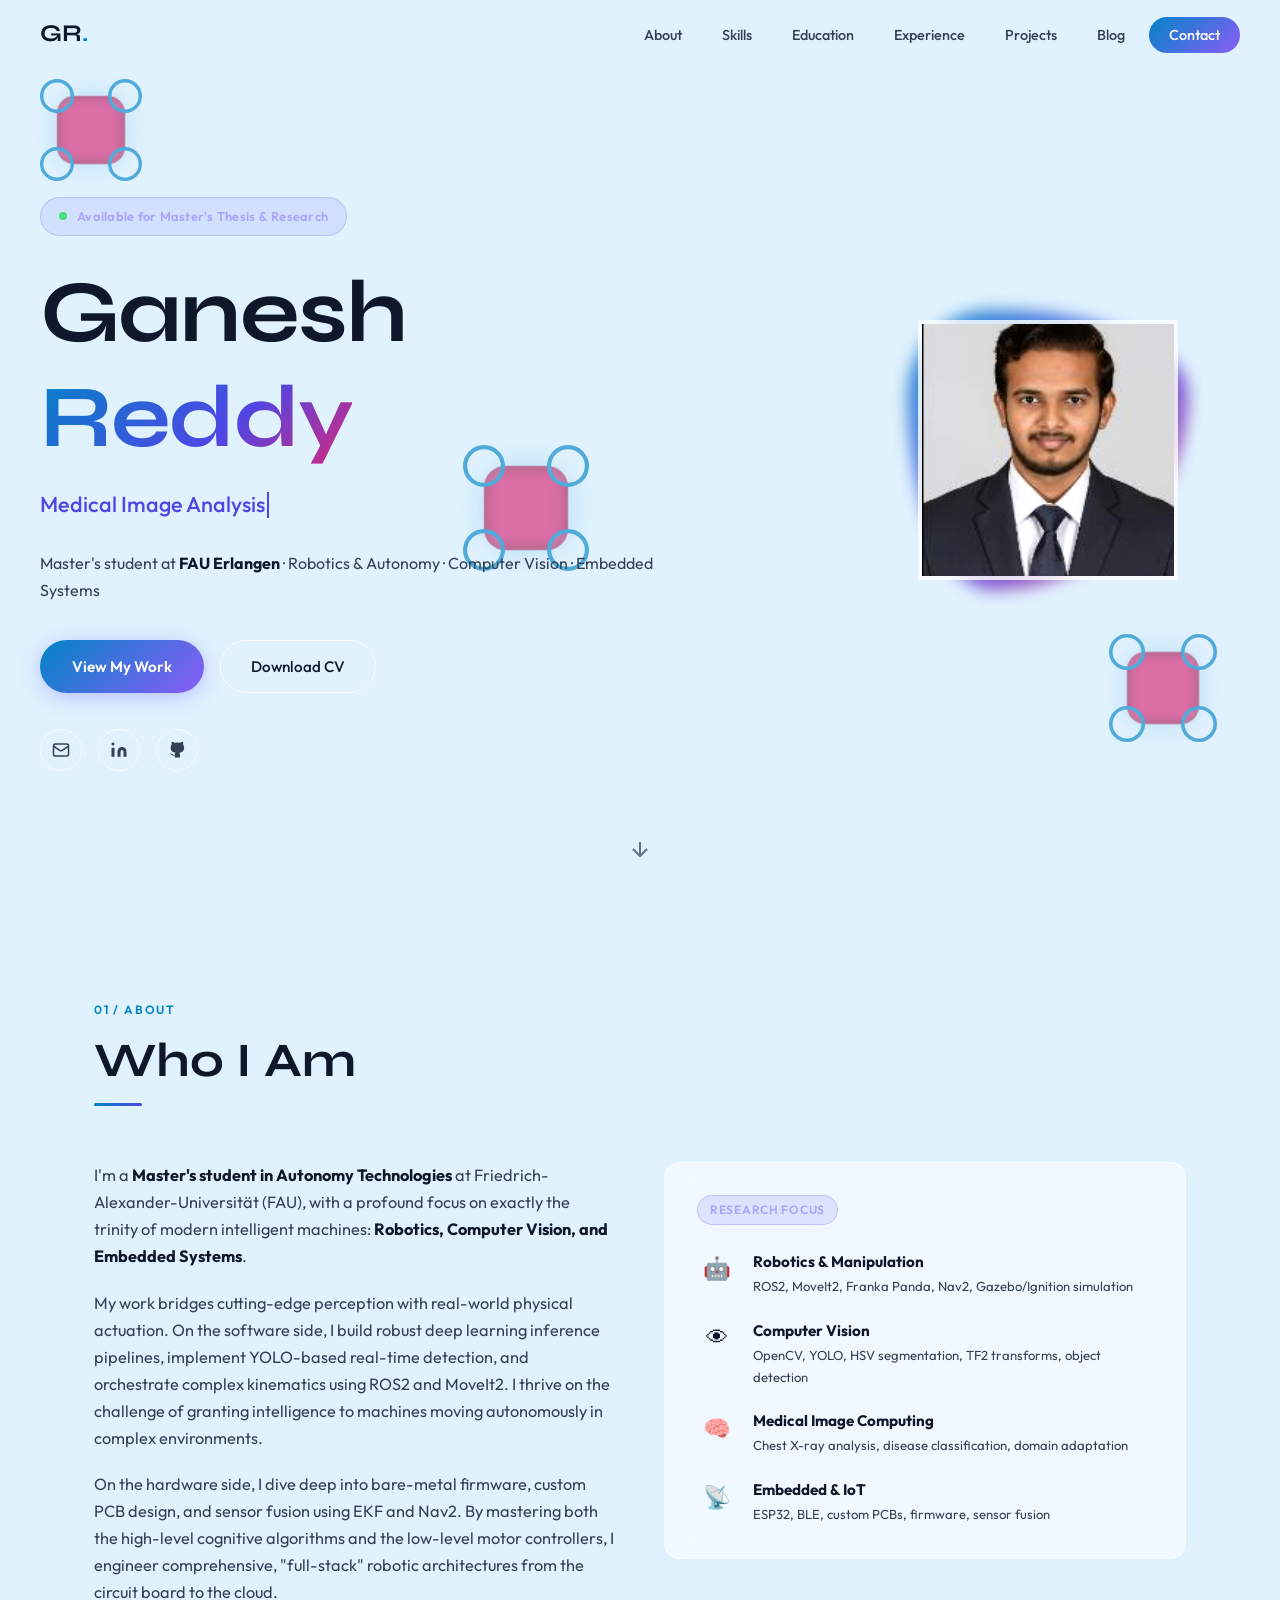
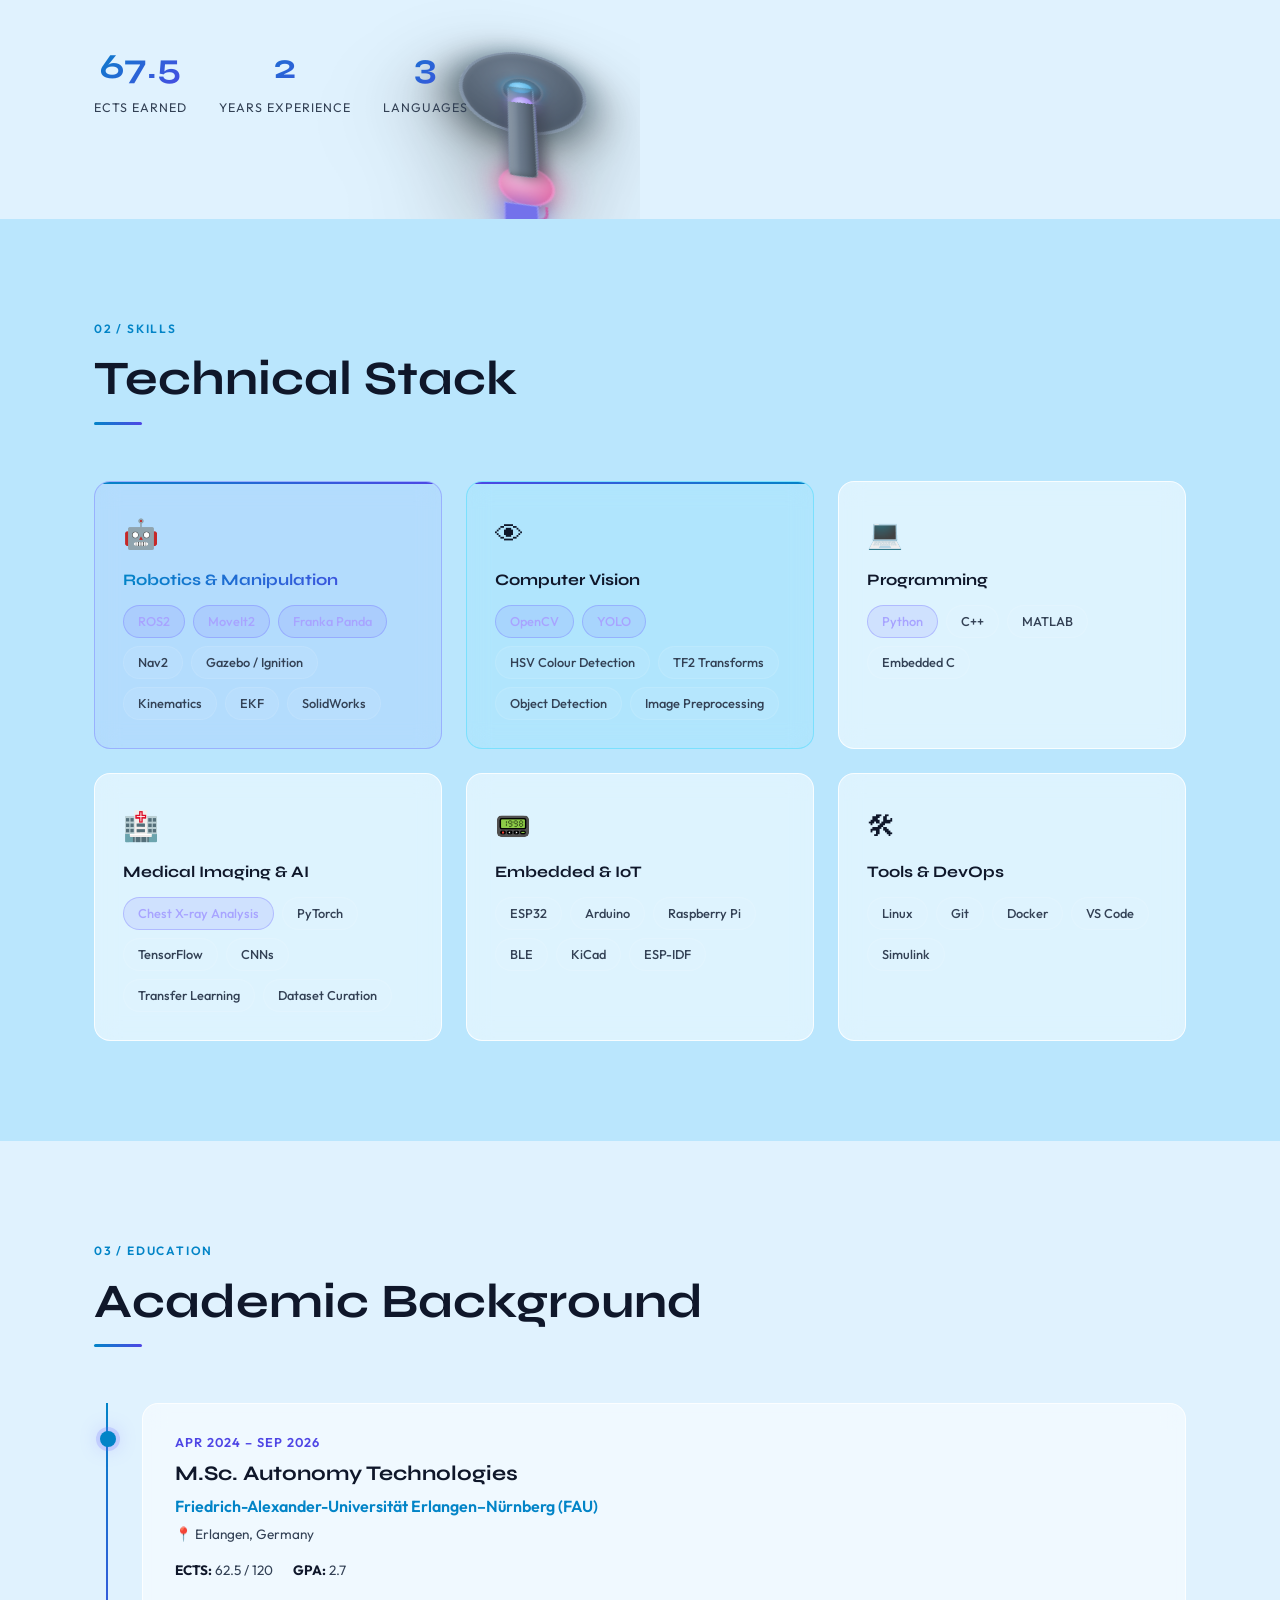
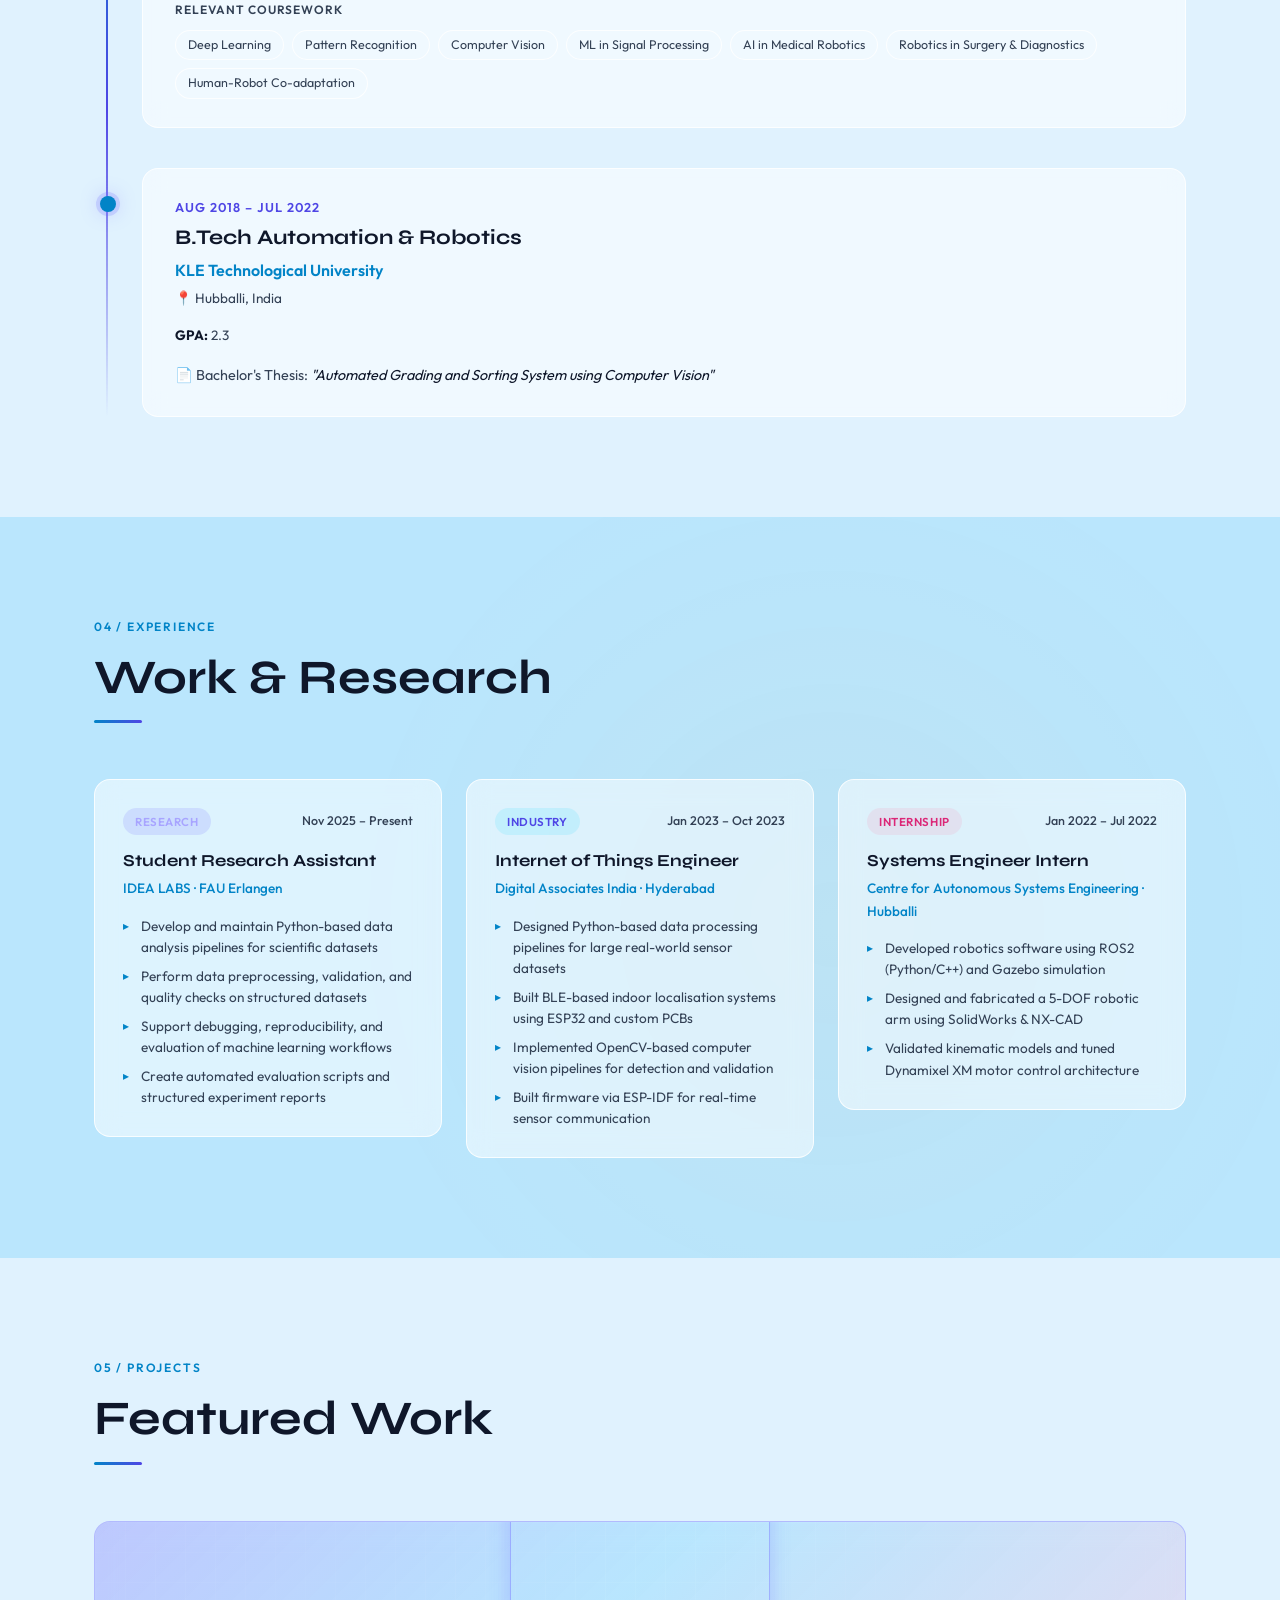
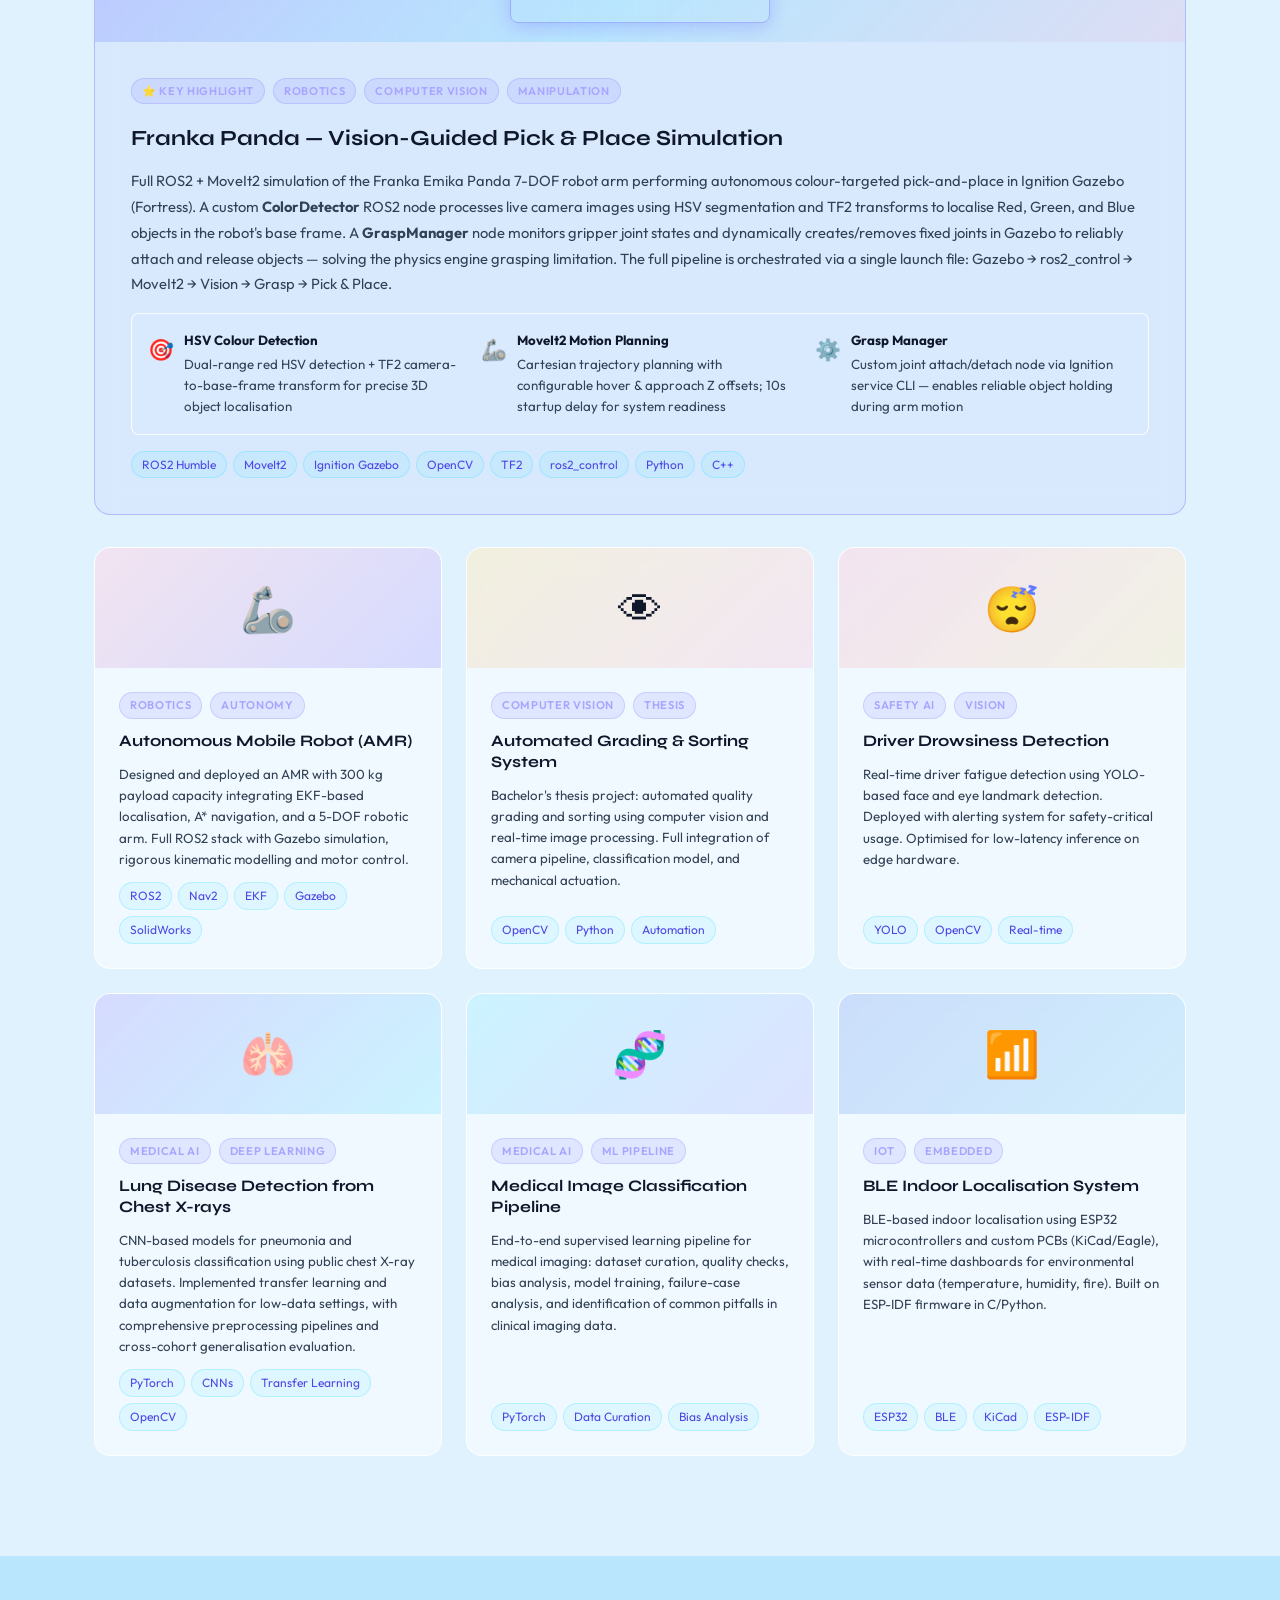
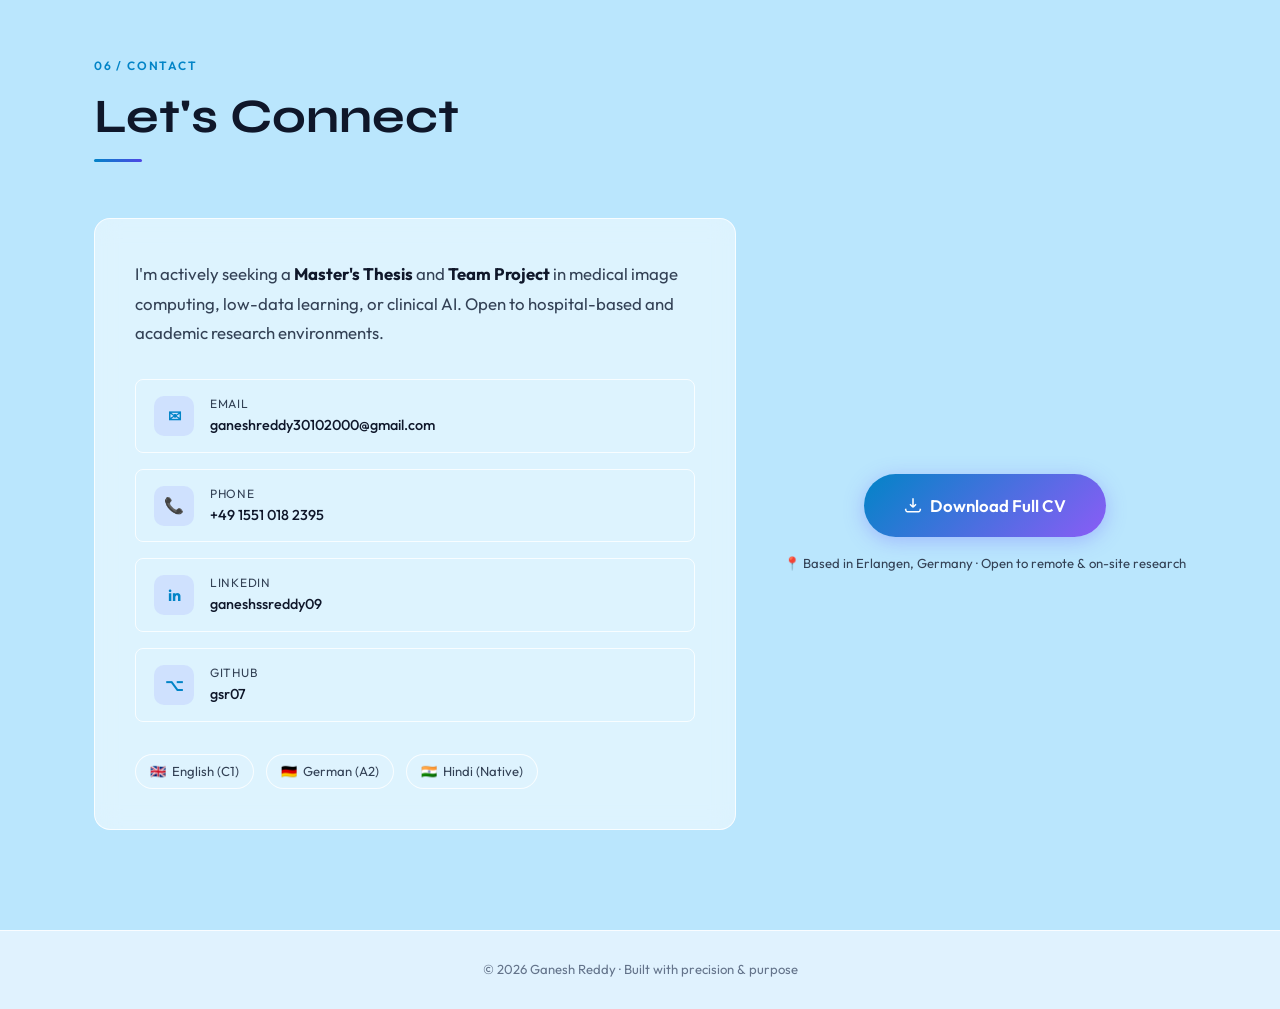
==== index.html @ 0b963725 "Initial portfolio commit Robotics & AI portfolio with animated hero, soldering PCB scene, TurtleBot " ====
<!DOCTYPE html>
<html lang="en">

<head>
  <meta charset="UTF-8" />
  <meta name="viewport" content="width=device-width, initial-scale=1.0" />
  <title>Ganesh Reddy — Autonomy & AI Engineer</title>
  <meta name="description"
    content="Portfolio of Ganesh Reddy — Master's student in Autonomy Technologies at FAU Erlangen. Specialising in medical imaging, computer vision, deep learning and robotics." />
  <link rel="preconnect" href="https://fonts.googleapis.com" />
  <link rel="preconnect" href="https://fonts.gstatic.com" crossorigin />
  <link
    href="https://fonts.googleapis.com/css2?family=Outfit:wght@300;400;500;600;700&family=Syne:wght@400;500;600;700;800&display=swap"
    rel="stylesheet" />
  <link rel="stylesheet" href="style.css?v=16" />
</head>

<body>
  <!-- ─── NAV ──────────────────────────────────────────────── -->
  <nav id="navbar">
    <a href="#hero" class="nav-logo">GR<span class="accent">.</span></a>
    <ul class="nav-links">
      <li><a href="#about">About</a></li>
      <li><a href="#skills">Skills</a></li>
      <li><a href="#education">Education</a></li>
      <li><a href="#experience">Experience</a></li>
      <li><a href="#projects">Projects</a></li>
      <li><a href="blog.html">Blog</a></li>
      <li><a href="#contact" class="btn-nav">Contact</a></li>
    </ul>
    <button id="hamburger" aria-label="Toggle menu">
      <span></span><span></span><span></span>
    </button>
  </nav>

  <section id="hero">
    <div class="hero-bg" style="background-color: var(--bg);">
      <div class="grid-overlay"></div>
      <div class="section-robot drone-swarm" aria-hidden="true">
        <div class="swarm-drone d1">
          <div class="dr-body"></div>
          <div class="dr-prop p1"></div>
          <div class="dr-prop p2"></div>
          <div class="dr-prop p3"></div>
          <div class="dr-prop p4"></div>
        </div>
        <div class="swarm-drone d2">
          <div class="dr-body"></div>
          <div class="dr-prop p1"></div>
          <div class="dr-prop p2"></div>
          <div class="dr-prop p3"></div>
          <div class="dr-prop p4"></div>
        </div>
        <div class="swarm-drone d3">
          <div class="dr-body"></div>
          <div class="dr-prop p1"></div>
          <div class="dr-prop p2"></div>
          <div class="dr-prop p3"></div>
          <div class="dr-prop p4"></div>
        </div>
      </div>
    </div>
    <div class="hero-content">
      <div class="hero-badge">
        <span class="badge-dot"></span>
        Available for Master's Thesis &amp; Research
      </div>
      <h1>Ganesh <span class="gradient-text">Reddy</span></h1>
      <p class="hero-tagline" id="typed-target"></p>
      <p class="hero-sub">
        Master's student at <strong>FAU Erlangen</strong> · Robotics &amp; Autonomy · Computer Vision · Embedded Systems
      </p>
      <div class="hero-actions">
        <a href="#projects" class="btn-primary" id="view-work-btn">View My Work</a>
        <a href="cv/cv/Ganesh_Reddy_CV_Autonomy_technologies.pdf" target="_blank" class="btn-ghost"
          id="download-cv-btn">Download CV</a>
      </div>
      <div class="hero-socials">
        <a href="mailto:ganeshreddy30102000@gmail.com" aria-label="Email" id="email-link">
          <svg viewBox="0 0 24 24" fill="none" stroke="currentColor" stroke-width="2">
            <rect x="2" y="4" width="20" height="16" rx="2" />
            <path d="m22 7-8.97 5.7a1.94 1.94 0 0 1-2.06 0L2 7" />
          </svg>
        </a>
        <a href="https://www.linkedin.com/in/ganeshssreddy09" target="_blank" aria-label="LinkedIn" id="linkedin-link">
          <svg viewBox="0 0 24 24" fill="currentColor">
            <path d="M16 8a6 6 0 0 1 6 6v7h-4v-7a2 2 0 0 0-2-2 2 2 0 0 0-2 2v7h-4v-7a6 6 0 0 1 6-6zM2 9h4v12H2z" />
            <circle cx="4" cy="4" r="2" />
          </svg>
        </a>
        <a href="https://github.com/gsr07" target="_blank" aria-label="GitHub" id="github-link">
          <svg viewBox="0 0 24 24" fill="currentColor">
            <path
              d="M9 19c-5 1.5-5-2.5-7-3m14 6v-3.87a3.37 3.37 0 0 0-.94-2.61c3.14-.35 6.44-1.54 6.44-7A5.44 5.44 0 0 0 20 4.77 5.07 5.07 0 0 0 19.91 1S18.73.65 16 2.48a13.38 13.38 0 0 0-7 0C6.27.65 5.09 1 5.09 1A5.07 5.07 0 0 0 5 4.77a5.44 5.44 0 0 0-1.5 3.78c0 5.42 3.3 6.61 6.44 7A3.37 3.37 0 0 0 9 18.13V22" />
          </svg>
        </a>
      </div>
    </div>
    <div class="hero-photo-wrap">
      <div class="photo-ring"></div>
      <img src="ganesh_photo.jpg" alt="Ganesh Reddy" class="hero-photo" id="profile-photo" />
    </div>
    <a href="#about" class="scroll-down" aria-label="Scroll down">
      <svg viewBox="0 0 24 24" fill="none" stroke="currentColor" stroke-width="2">
        <path d="M12 5v14M5 12l7 7 7-7" />
      </svg>
    </a>
  </section>

  <!-- ─── ABOUT ─────────────────────────────────────────────── -->
  <section id="about" class="section">
    <div class="container">
      <div class="section-robot about-arm-sim" aria-hidden="true">
        <div class="omni-arm pnp-mode">
          <div class="omni-base"></div>
          <div class="omni-shoulder">
            <div class="omni-link1">
              <div class="omni-elbow">
                <div class="omni-link2">
                  <div class="omni-wrist">
                    <div class="omni-gripper"></div>
                    <div class="pnp-cube"></div>
                  </div>
                </div>
              </div>
            </div>
          </div>
        </div>
      </div>
      <div class="section-label">01 / About</div>
      <h2 class="section-title">Who I Am</h2>
      <div class="about-grid">
        <div class="about-text">
          <p>I'm a <strong>Master's student in Autonomy Technologies</strong> at Friedrich-Alexander-Universität (FAU),
            with a profound focus on exactly the trinity of modern intelligent machines: <strong>Robotics, Computer
              Vision, and Embedded Systems</strong>.</p>
          <p>My work bridges cutting-edge perception with real-world physical actuation. On the software side, I build
            robust deep learning inference pipelines, implement YOLO-based real-time detection, and orchestrate complex
            kinematics using ROS2 and MoveIt2. I thrive on the challenge of granting intelligence to machines moving
            autonomously in complex environments.</p>
          <p>On the hardware side, I dive deep into bare-metal firmware, custom PCB design, and sensor fusion using EKF
            and Nav2. By mastering both the high-level cognitive algorithms and the low-level motor controllers, I
            engineer comprehensive, "full-stack" robotic architectures from the circuit board to the cloud.</p>
          <div class="about-highlights">
            <div class="highlight-item">
              <span class="highlight-num">67.5</span>
              <span class="highlight-label">ECTS Earned</span>
            </div>
            <div class="highlight-item">
              <span class="highlight-num">2+</span>
              <span class="highlight-label">Years Experience</span>
            </div>
            <div class="highlight-item">
              <span class="highlight-num">3</span>
              <span class="highlight-label">Languages</span>
            </div>
          </div>
        </div>
        <div class="about-card glass-card">
          <div class="card-chip">Research Focus</div>
          <ul class="focus-list">
            <li>
              <span class="focus-icon">🤖</span>
              <div>
                <strong>Robotics &amp; Manipulation</strong>
                <p>ROS2, MoveIt2, Franka Panda, Nav2, Gazebo/Ignition simulation</p>
              </div>
            </li>
            <li>
              <span class="focus-icon">👁</span>
              <div>
                <strong>Computer Vision</strong>
                <p>OpenCV, YOLO, HSV segmentation, TF2 transforms, object detection</p>
              </div>
            </li>
            <li>
              <span class="focus-icon">🧠</span>
              <div>
                <strong>Medical Image Computing</strong>
                <p>Chest X-ray analysis, disease classification, domain adaptation</p>
              </div>
            </li>
            <li>
              <span class="focus-icon">📡</span>
              <div>
                <strong>Embedded &amp; IoT</strong>
                <p>ESP32, BLE, custom PCBs, firmware, sensor fusion</p>
              </div>
            </li>
          </ul>
        </div>
      </div>
    </div>
  </section>

  <!-- ─── SKILLS ────────────────────────────────────────────── -->
  <section id="skills" class="section section-alt">
    <div class="container">
      <div class="section-robot skills-scanner" aria-hidden="true">
        <div class="s-turtlebot scan-mode">
          <div class="tb-layer tb-base"></div>
          <div class="tb-layer tb-mid"></div>
          <div class="tb-layer tb-top"></div>
          <div class="tb-lidar">
            <div class="lidar-ray"></div>
          </div>
          <!-- V-shape scan cone — always points robot-forward -->
          <div class="v-scan-cone"></div>
          <div class="v-scan-cone v-scan-inner"></div>
        </div>
      </div>
      <div class="section-label">02 / Skills</div>
      <h2 class="section-title">Technical Stack</h2>
      <div class="skills-grid">

        <!-- 1. Robotics — PRIMARY -->
        <div class="skill-group glass-card skill-primary">
          <div class="skill-group-icon">🤖</div>
          <h3>Robotics &amp; Manipulation</h3>
          <div class="skill-tags">
            <span class="tag tag-hot">ROS2</span>
            <span class="tag tag-hot">MoveIt2</span>
            <span class="tag tag-hot">Franka Panda</span>
            <span class="tag">Nav2</span>
            <span class="tag">Gazebo / Ignition</span>
            <span class="tag">Kinematics</span>
            <span class="tag">EKF</span>
            <span class="tag">SolidWorks</span>
          </div>
        </div>

        <!-- 2. Computer Vision — SECONDARY -->
        <div class="skill-group glass-card skill-secondary">
          <div class="skill-group-icon">👁</div>
          <h3>Computer Vision</h3>
          <div class="skill-tags">
            <span class="tag tag-hot">OpenCV</span>
            <span class="tag tag-hot">YOLO</span>
            <span class="tag">HSV Colour Detection</span>
            <span class="tag">TF2 Transforms</span>
            <span class="tag">Object Detection</span>
            <span class="tag">Image Preprocessing</span>
          </div>
        </div>

        <!-- 3. Programming -->
        <div class="skill-group glass-card">
          <div class="skill-group-icon">💻</div>
          <h3>Programming</h3>
          <div class="skill-tags">
            <span class="tag tag-hot">Python</span>
            <span class="tag">C++</span>
            <span class="tag">MATLAB</span>
            <span class="tag">Embedded C</span>
          </div>
        </div>

        <!-- 4. Medical Imaging -->
        <div class="skill-group glass-card">
          <div class="skill-group-icon">🏥</div>
          <h3>Medical Imaging &amp; AI</h3>
          <div class="skill-tags">
            <span class="tag tag-hot">Chest X-ray Analysis</span>
            <span class="tag">PyTorch</span>
            <span class="tag">TensorFlow</span>
            <span class="tag">CNNs</span>
            <span class="tag">Transfer Learning</span>
            <span class="tag">Dataset Curation</span>
          </div>
        </div>

        <!-- 5. Embedded & IoT -->
        <div class="skill-group glass-card">
          <div class="skill-group-icon">📟</div>
          <h3>Embedded &amp; IoT</h3>
          <div class="skill-tags">
            <span class="tag">ESP32</span>
            <span class="tag">Arduino</span>
            <span class="tag">Raspberry Pi</span>
            <span class="tag">BLE</span>
            <span class="tag">KiCad</span>
            <span class="tag">ESP-IDF</span>
          </div>
        </div>

        <!-- 6. Tools -->
        <div class="skill-group glass-card">
          <div class="skill-group-icon">🛠</div>
          <h3>Tools &amp; DevOps</h3>
          <div class="skill-tags">
            <span class="tag">Linux</span>
            <span class="tag">Git</span>
            <span class="tag">Docker</span>
            <span class="tag">VS Code</span>
            <span class="tag">Simulink</span>
          </div>
        </div>

      </div>
    </div>
  </section>

  <!-- ─── EDUCATION ─────────────────────────────────────────── -->
  <section id="education" class="section">
    <div class="container">
      <div class="section-label">03 / Education</div>
      <h2 class="section-title">Academic Background</h2>
      <div class="timeline">
        <div class="timeline-item">
          <div class="timeline-dot"></div>
          <div class="timeline-content glass-card">
            <div class="timeline-period">Apr 2024 – Sep 2026</div>
            <h3>M.Sc. Autonomy Technologies</h3>
            <div class="timeline-org">Friedrich-Alexander-Universität Erlangen–Nürnberg (FAU)</div>
            <div class="timeline-loc">📍 Erlangen, Germany</div>
            <div class="timeline-stats">
              <span><strong>ECTS:</strong> 62.5 / 120</span>
              <span><strong>GPA:</strong> 2.7</span>
            </div>
            <div class="coursework">
              <div class="coursework-label">Relevant Coursework</div>
              <div class="course-pills">
                <span class="pill">Deep Learning</span>
                <span class="pill">Pattern Recognition</span>
                <span class="pill">Computer Vision</span>
                <span class="pill">ML in Signal Processing</span>
                <span class="pill">AI in Medical Robotics</span>
                <span class="pill">Robotics in Surgery &amp; Diagnostics</span>
                <span class="pill">Human-Robot Co-adaptation</span>
              </div>
            </div>
          </div>
        </div>

        <div class="timeline-item">
          <div class="timeline-dot"></div>
          <div class="timeline-content glass-card">
            <div class="timeline-period">Aug 2018 – Jul 2022</div>
            <h3>B.Tech Automation &amp; Robotics</h3>
            <div class="timeline-org">KLE Technological University</div>
            <div class="timeline-loc">📍 Hubballi, India</div>
            <div class="timeline-stats">
              <span><strong>GPA:</strong> 2.3</span>
            </div>
            <p class="thesis-note">📄 Bachelor's Thesis: <em>"Automated Grading and Sorting System using Computer
                Vision"</em></p>
          </div>
        </div>
      </div>
    </div>
  </section>

  <!-- ─── EXPERIENCE ────────────────────────────────────────── -->
  <section id="experience" class="section section-alt">
    <div class="container">
      <div class="section-label">04 / Experience</div>
      <h2 class="section-title">Work &amp; Research</h2>

      <!-- High-Fidelity 3D Soldering Simulation Background -->
      <div class="section-robot experience-solder" aria-hidden="true">
        <div class="solder-arm experience-arm">
          <div class="omni-shoulder">
            <div class="omni-link1">
              <div class="omni-elbow">
                <div class="omni-link2">
                  <div class="omni-wrist jitter">
                    <div class="solder-tip"></div>
                    <div class="smoke-puff sp1"></div>
                    <div class="smoke-puff sp2"></div>
                    <div class="smoke-puff sp3"></div>
                  </div>
                </div>
              </div>
            </div>
          </div>
        </div>
        <div class="pcb-board exp-pcb">
          <!-- IC chips -->
          <div class="pcb-ic ic1"><span>ESP32</span></div>
          <div class="pcb-ic ic2"><span>MCU</span></div>
          <!-- Capacitors -->
          <div class="pcb-cap cap1"></div>
          <div class="pcb-cap cap2"></div>
          <div class="pcb-cap cap3"></div>
          <!-- Resistors -->
          <div class="pcb-res res1"></div>
          <div class="pcb-res res2"></div>
          <div class="pcb-res res3"></div>
          <div class="pcb-res res4"></div>
          <!-- LED indicator -->
          <div class="pcb-led led-active"></div>
          <!-- Copper traces -->
          <div class="pcb-trace tr1"></div>
          <div class="pcb-trace tr2"></div>
          <div class="pcb-trace tr3"></div>
          <!-- Solder point (active joint) -->
          <div class="pcb-solder-pt"></div>
        </div>
        <div class="spark-shower">
          <div class="spark p1"></div>
          <div class="spark p2"></div>
          <div class="spark p3"></div>
          <div class="spark p4"></div>
          <div class="spark p5"></div>
          <div class="spark p6"></div>
          <div class="spark p7"></div>
          <div class="spark p8"></div>
          <div class="spark p9"></div>
          <div class="spark p10"></div>
        </div>
      </div>
      <div class="exp-grid">

        <div class="exp-card glass-card">
          <div class="exp-header">
            <div class="exp-badge exp-badge-research">Research</div>
            <div class="exp-period">Nov 2025 – Present</div>
          </div>
          <h3>Student Research Assistant</h3>
          <div class="exp-org">IDEA LABS · FAU Erlangen</div>
          <ul class="exp-bullets">
            <li>Develop and maintain Python-based data analysis pipelines for scientific datasets</li>
            <li>Perform data preprocessing, validation, and quality checks on structured datasets</li>
            <li>Support debugging, reproducibility, and evaluation of machine learning workflows</li>
            <li>Create automated evaluation scripts and structured experiment reports</li>
          </ul>
        </div>

        <div class="exp-card glass-card">
          <div class="exp-header">
            <div class="exp-badge exp-badge-industry">Industry</div>
            <div class="exp-period">Jan 2023 – Oct 2023</div>
          </div>
          <h3>Internet of Things Engineer</h3>
          <div class="exp-org">Digital Associates India · Hyderabad</div>
          <ul class="exp-bullets">
            <li>Designed Python-based data processing pipelines for large real-world sensor datasets</li>
            <li>Built BLE-based indoor localisation systems using ESP32 and custom PCBs</li>
            <li>Implemented OpenCV-based computer vision pipelines for detection and validation</li>
            <li>Built firmware via ESP-IDF for real-time sensor communication</li>
          </ul>
        </div>

        <div class="exp-card glass-card">
          <div class="exp-header">
            <div class="exp-badge exp-badge-intern">Internship</div>
            <div class="exp-period">Jan 2022 – Jul 2022</div>
          </div>
          <h3>Systems Engineer Intern</h3>
          <div class="exp-org">Centre for Autonomous Systems Engineering · Hubballi</div>
          <ul class="exp-bullets">
            <li>Developed robotics software using ROS2 (Python/C++) and Gazebo simulation</li>
            <li>Designed and fabricated a 5-DOF robotic arm using SolidWorks &amp; NX-CAD</li>
            <li>Validated kinematic models and tuned Dynamixel XM motor control architecture</li>
          </ul>
        </div>

      </div>
    </div>
  </section>

  <!-- ─── PROJECTS ──────────────────────────────────────────── -->
  <section id="projects" class="section">
    <div class="container">
      <div class="section-label">05 / Projects</div>
      <h2 class="section-title">Featured Work</h2>

      <!-- ★ FEATURED: Franka Panda (full-width hero card) -->
      <div class="project-card project-featured glass-card" id="proj-franka">
        <div class="project-visual pv-franka">
          <div class="pv-franka-content">
            <div class="pv-franka-arm">
              <video class="pv-franka-video" src="franka_video.mp4" autoplay loop muted playsinline
                aria-label="Franka Panda pick and place simulation video"></video>
            </div>
            <div class="pv-franka-labels">
              <span class="pv-label">ROS2</span>
              <span class="pv-label">MoveIt2</span>
              <span class="pv-label">OpenCV</span>
              <span class="pv-label">Ignition</span>
            </div>
          </div>
        </div>
        <div class="project-body">
          <div class="project-badges">
            <span class="pbadge pbadge-star">⭐ Key Highlight</span>
            <span class="pbadge">Robotics</span>
            <span class="pbadge">Computer Vision</span>
            <span class="pbadge">Manipulation</span>
          </div>
          <h3>Franka Panda — Vision-Guided Pick &amp; Place Simulation</h3>
          <p class="featured-desc">Full ROS2 + MoveIt2 simulation of the Franka Emika Panda 7-DOF robot arm performing
            autonomous colour-targeted pick-and-place in Ignition Gazebo (Fortress). A custom
            <strong>ColorDetector</strong> ROS2 node processes live camera images using HSV segmentation and TF2
            transforms to localise Red, Green, and Blue objects in the robot's base frame. A
            <strong>GraspManager</strong> node monitors gripper joint states and dynamically creates/removes fixed
            joints in Gazebo to reliably attach and release objects — solving the physics engine grasping limitation.
            The full pipeline is orchestrated via a single launch file: Gazebo → ros2_control → MoveIt2 → Vision → Grasp
            → Pick &amp; Place.
          </p>
          <div class="featured-highlights">
            <div class="fh-item">
              <span class="fh-icon">🎯</span>
              <div><strong>HSV Colour Detection</strong>
                <p>Dual-range red HSV detection + TF2 camera-to-base-frame transform for precise 3D object localisation
                </p>
              </div>
            </div>
            <div class="fh-item">
              <span class="fh-icon">🦾</span>
              <div><strong>MoveIt2 Motion Planning</strong>
                <p>Cartesian trajectory planning with configurable hover &amp; approach Z offsets; 10s startup delay for
                  system readiness</p>
              </div>
            </div>
            <div class="fh-item">
              <span class="fh-icon">⚙️</span>
              <div><strong>Grasp Manager</strong>
                <p>Custom joint attach/detach node via Ignition service CLI — enables reliable object holding during arm
                  motion</p>
              </div>
            </div>
          </div>
          <div class="project-tags">
            <span class="tag-sm">ROS2 Humble</span>
            <span class="tag-sm">MoveIt2</span>
            <span class="tag-sm">Ignition Gazebo</span>
            <span class="tag-sm">OpenCV</span>
            <span class="tag-sm">TF2</span>
            <span class="tag-sm">ros2_control</span>
            <span class="tag-sm">Python</span>
            <span class="tag-sm">C++</span>
          </div>
        </div>
      </div>

      <!-- Remaining projects grid (3-col) -->
      <div class="projects-grid">

        <!-- ROBOTICS -->
        <div class="project-card glass-card" id="proj-amr">
          <div class="project-visual pv-robotics">
            <div class="pv-icon">🦾</div>
          </div>
          <div class="project-body">
            <div class="project-badges">
              <span class="pbadge">Robotics</span>
              <span class="pbadge">Autonomy</span>
            </div>
            <h3>Autonomous Mobile Robot (AMR)</h3>
            <p>Designed and deployed an AMR with 300 kg payload capacity integrating EKF-based localisation, A*
              navigation, and a 5-DOF robotic arm. Full ROS2 stack with Gazebo simulation, rigorous kinematic modelling
              and motor control.</p>
            <div class="project-tags">
              <span class="tag-sm">ROS2</span>
              <span class="tag-sm">Nav2</span>
              <span class="tag-sm">EKF</span>
              <span class="tag-sm">Gazebo</span>
              <span class="tag-sm">SolidWorks</span>
            </div>
          </div>
        </div>

        <!-- COMPUTER VISION -->
        <div class="project-card glass-card" id="proj-sort">
          <div class="project-visual pv-cv">
            <div class="pv-icon">👁</div>
          </div>
          <div class="project-body">
            <div class="project-badges">
              <span class="pbadge">Computer Vision</span>
              <span class="pbadge">Thesis</span>
            </div>
            <h3>Automated Grading &amp; Sorting System</h3>
            <p>Bachelor's thesis project: automated quality grading and sorting using computer vision and real-time
              image processing. Full integration of camera pipeline, classification model, and mechanical actuation.</p>
            <div class="project-tags">
              <span class="tag-sm">OpenCV</span>
              <span class="tag-sm">Python</span>
              <span class="tag-sm">Automation</span>
            </div>
          </div>
        </div>

        <div class="project-card glass-card" id="proj-driver">
          <div class="project-visual pv-driver">
            <div class="pv-icon">😴</div>
          </div>
          <div class="project-body">
            <div class="project-badges">
              <span class="pbadge">Safety AI</span>
              <span class="pbadge">Vision</span>
            </div>
            <h3>Driver Drowsiness Detection</h3>
            <p>Real-time driver fatigue detection using YOLO-based face and eye landmark detection. Deployed with
              alerting system for safety-critical usage. Optimised for low-latency inference on edge hardware.</p>
            <div class="project-tags">
              <span class="tag-sm">YOLO</span>
              <span class="tag-sm">OpenCV</span>
              <span class="tag-sm">Real-time</span>
            </div>
          </div>
        </div>

        <!-- MEDICAL AI -->
        <div class="project-card glass-card" id="proj-xray">
          <div class="project-visual pv-medical">
            <div class="pv-icon">🫁</div>
          </div>
          <div class="project-body">
            <div class="project-badges">
              <span class="pbadge">Medical AI</span>
              <span class="pbadge">Deep Learning</span>
            </div>
            <h3>Lung Disease Detection from Chest X-rays</h3>
            <p>CNN-based models for pneumonia and tuberculosis classification using public chest X-ray datasets.
              Implemented transfer learning and data augmentation for low-data settings, with comprehensive
              preprocessing pipelines and cross-cohort generalisation evaluation.</p>
            <div class="project-tags">
              <span class="tag-sm">PyTorch</span>
              <span class="tag-sm">CNNs</span>
              <span class="tag-sm">Transfer Learning</span>
              <span class="tag-sm">OpenCV</span>
            </div>
          </div>
        </div>

        <div class="project-card glass-card" id="proj-dl-classify">
          <div class="project-visual pv-dl">
            <div class="pv-icon">🧬</div>
          </div>
          <div class="project-body">
            <div class="project-badges">
              <span class="pbadge">Medical AI</span>
              <span class="pbadge">ML Pipeline</span>
            </div>
            <h3>Medical Image Classification Pipeline</h3>
            <p>End-to-end supervised learning pipeline for medical imaging: dataset curation, quality checks, bias
              analysis, model training, failure-case analysis, and identification of common pitfalls in clinical imaging
              data.</p>
            <div class="project-tags">
              <span class="tag-sm">PyTorch</span>
              <span class="tag-sm">Data Curation</span>
              <span class="tag-sm">Bias Analysis</span>
            </div>
          </div>
        </div>

        <!-- IoT -->
        <div class="project-card glass-card" id="proj-iot">
          <div class="project-visual pv-iot">
            <div class="pv-icon">📶</div>
          </div>
          <div class="project-body">
            <div class="project-badges">
              <span class="pbadge">IoT</span>
              <span class="pbadge">Embedded</span>
            </div>
            <h3>BLE Indoor Localisation System</h3>
            <p>BLE-based indoor localisation using ESP32 microcontrollers and custom PCBs (KiCad/Eagle), with real-time
              dashboards for environmental sensor data (temperature, humidity, fire). Built on ESP-IDF firmware in
              C/Python.</p>
            <div class="project-tags">
              <span class="tag-sm">ESP32</span>
              <span class="tag-sm">BLE</span>
              <span class="tag-sm">KiCad</span>
              <span class="tag-sm">ESP-IDF</span>
            </div>
          </div>
        </div>

      </div>
    </div>
  </section>

  <!-- ─── CONTACT ───────────────────────────────────────────── -->
  <section id="contact" class="section section-alt">
    <div class="container">
      <div class="section-label">06 / Contact</div>
      <h2 class="section-title">Let's Connect</h2>
      <div class="contact-wrap">
        <div class="contact-info glass-card">
          <p class="contact-lead">I'm actively seeking a <strong>Master's Thesis</strong> and <strong>Team
              Project</strong> in medical image computing, low-data learning, or clinical AI. Open to hospital-based and
            academic research environments.</p>
          <div class="contact-links">
            <a href="mailto:ganeshreddy30102000@gmail.com" class="contact-link" id="contact-email">
              <div class="clink-icon">✉</div>
              <div>
                <div class="clink-label">Email</div>
                <div class="clink-val">ganeshreddy30102000@gmail.com</div>
              </div>
            </a>
            <a href="tel:+4915510182395" class="contact-link" id="contact-phone">
              <div class="clink-icon">📞</div>
              <div>
                <div class="clink-label">Phone</div>
                <div class="clink-val">+49 1551 018 2395</div>
              </div>
            </a>
            <a href="https://www.linkedin.com/in/ganeshssreddy09" target="_blank" class="contact-link"
              id="contact-linkedin">
              <div class="clink-icon">in</div>
              <div>
                <div class="clink-label">LinkedIn</div>
                <div class="clink-val">ganeshssreddy09</div>
              </div>
            </a>
            <a href="https://github.com/gsr07" target="_blank" class="contact-link" id="contact-github">
              <div class="clink-icon">⌥</div>
              <div>
                <div class="clink-label">GitHub</div>
                <div class="clink-val">gsr07</div>
              </div>
            </a>
          </div>
          <div class="languages">
            <span class="lang-pill"><span class="lang-flag">🇬🇧</span> English (C1)</span>
            <span class="lang-pill"><span class="lang-flag">🇩🇪</span> German (A2)</span>
            <span class="lang-pill"><span class="lang-flag">🇮🇳</span> Hindi (Native)</span>
          </div>
        </div>
        <div class="contact-cta">
          <a href="cv/cv/Ganesh_Reddy_CV_Autonomy_technologies.pdf" target="_blank" class="btn-primary btn-large"
            id="cta-cv-btn">
            <svg viewBox="0 0 24 24" fill="none" stroke="currentColor" stroke-width="2">
              <path d="M12 15V3m0 12-4-4m4 4 4-4" />
              <path d="M2 17l.621 2.485A2 2 0 0 0 4.561 21h14.878a2 2 0 0 0 1.94-1.515L22 17" />
            </svg>
            Download Full CV
          </a>
          <p class="cta-note">📍 Based in Erlangen, Germany · Open to remote &amp; on-site research</p>
        </div>
      </div>
    </div>
  </section>

  <!-- ─── FOOTER ────────────────────────────────────────────── -->
  <footer>
    <p>© 2026 Ganesh Reddy · Built with precision &amp; purpose</p>
  </footer>

  <script src="script.js?v=3"></script>
</body>

</html>
---- style.css ----
/* ─────────────────────────────────────────────────────
   GANESH REDDY — PORTFOLIO  |  style.css
   ───────────────────────────────────────────────────── */

/* ── Reset & Base ─────────────────────────────────── */
*,
*::before,
*::after {
  box-sizing: border-box;
  margin: 0;
  padding: 0;
}

:root {
  --bg: #e0f2fe;
  --bg-alt: #bae6fd;
  --surface: rgba(255, 255, 255, 0.5);
  --surface-border: rgba(255, 255, 255, 0.8);
  --accent: #0284c7;
  --accent-2: #4f46e5;
  --accent-3: #db2777;
  --text: #0f172a;
  --text-muted: #334155;
  --text-dim: #64748b;
  --radius: 16px;
  --radius-sm: 8px;
  --font-main: 'Outfit', sans-serif;
  --font-head: 'Syne', sans-serif;
  --shadow: 0 8px 30px rgba(0, 0, 0, 0.1);
  --glow: 0 0 30px rgba(2, 132, 199, 0.3);
  --nav-h: 68px;
  --transition: 0.3s cubic-bezier(0.4, 0, 0.2, 1);
}

html {
  scroll-behavior: smooth;
  font-size: 16px;
}

body {
  font-family: var(--font-main);
  background: var(--bg);
  color: var(--text);
  line-height: 1.65;
  overflow-x: hidden;
  -webkit-font-smoothing: antialiased;
}

::selection {
  background: rgba(108, 99, 255, 0.3);
  color: #fff;
}

/* ── Scrollbar ────────────────────────────────────── */
::-webkit-scrollbar {
  width: 6px;
}

::-webkit-scrollbar-track {
  background: var(--bg);
}

::-webkit-scrollbar-thumb {
  background: var(--accent);
  border-radius: 3px;
}

/* ── Typography ───────────────────────────────────── */
h1,
h2,
h3,
h4 {
  font-family: var(--font-head);
  font-weight: 700;
  line-height: 1.2;
}

a {
  color: inherit;
  text-decoration: none;
}

img {
  display: block;
  max-width: 100%;
}

ul {
  list-style: none;
}

.gradient-text {
  background: linear-gradient(135deg, var(--accent) 0%, var(--accent-2) 60%, var(--accent-3) 100%);
  -webkit-background-clip: text;
  -webkit-text-fill-color: transparent;
  background-clip: text;
}

/* ── Layout Helpers ───────────────────────────────── */
.container {
  max-width: 1140px;
  margin: 0 auto;
  padding: 0 24px;
}

.section {
  padding: 100px 0;
}

.section-alt {
  background: var(--bg-alt);
}

.section-label {
  font-size: 0.75rem;
  font-weight: 600;
  letter-spacing: 0.15em;
  text-transform: uppercase;
  color: var(--accent);
  margin-bottom: 12px;
}

.section-title {
  font-size: clamp(2rem, 4vw, 3rem);
  margin-bottom: 56px;
  position: relative;
}

.section-title::after {
  content: '';
  display: block;
  width: 48px;
  height: 3px;
  background: linear-gradient(90deg, var(--accent), var(--accent-2));
  border-radius: 2px;
  margin-top: 14px;
}

/* ── Glass Card ───────────────────────────────────── */
.glass-card {
  background: var(--surface);
  border: 1px solid var(--surface-border);
  border-radius: var(--radius);
  backdrop-filter: blur(12px);
  -webkit-backdrop-filter: blur(12px);
  transition: transform var(--transition), box-shadow var(--transition), border-color var(--transition);
}

.glass-card:hover {
  transform: translateY(-4px);
  box-shadow: var(--shadow), var(--glow);
  border-color: rgba(108, 99, 255, 0.3);
}

/* ── Buttons ──────────────────────────────────────── */
.btn-primary {
  display: inline-flex;
  align-items: center;
  gap: 8px;
  padding: 14px 32px;
  background: linear-gradient(135deg, var(--accent) 0%, #8b5cf6 100%);
  color: #fff;
  border-radius: 50px;
  font-weight: 600;
  font-size: 0.95rem;
  transition: all var(--transition);
  box-shadow: 0 4px 20px rgba(108, 99, 255, 0.35);
}

.btn-primary:hover {
  transform: translateY(-2px);
  box-shadow: 0 8px 30px rgba(108, 99, 255, 0.5);
  background: linear-gradient(135deg, #7c73ff 0%, #9b6cf6 100%);
}

.btn-primary svg {
  width: 18px;
  height: 18px;
}

.btn-ghost {
  display: inline-flex;
  align-items: center;
  gap: 8px;
  padding: 13px 30px;
  border: 1.5px solid var(--surface-border);
  color: var(--text);
  border-radius: 50px;
  font-weight: 500;
  font-size: 0.95rem;
  transition: all var(--transition);
}

.btn-ghost:hover {
  border-color: var(--accent);
  color: var(--accent);
  background: rgba(108, 99, 255, 0.06);
  transform: translateY(-2px);
}

.btn-large {
  padding: 18px 40px;
  font-size: 1.05rem;
}

/* ── Tags ─────────────────────────────────────────── */
.tag {
  display: inline-block;
  padding: 5px 14px;
  background: rgba(255, 255, 255, 0.06);
  border: 1px solid rgba(255, 255, 255, 0.1);
  border-radius: 50px;
  font-size: 0.8rem;
  font-weight: 500;
  color: var(--text-muted);
  transition: all var(--transition);
}

.tag:hover {
  border-color: var(--accent);
  color: var(--accent);
}

.tag-hot {
  background: rgba(108, 99, 255, 0.12);
  border-color: rgba(108, 99, 255, 0.3);
  color: #a8a4ff;
}

.tag-sm {
  display: inline-block;
  padding: 3px 10px;
  background: rgba(0, 212, 255, 0.08);
  border: 1px solid rgba(0, 212, 255, 0.2);
  border-radius: 50px;
  font-size: 0.75rem;
  color: var(--accent-2);
}

/* ─────────────────────────────────────────────────────
   NAVBAR
   ───────────────────────────────────────────────────── */
#navbar {
  position: fixed;
  top: 0;
  left: 0;
  right: 0;
  height: var(--nav-h);
  z-index: 1000;
  display: flex;
  align-items: center;
  justify-content: space-between;
  padding: 0 40px;
  transition: background var(--transition), box-shadow var(--transition);
}

#navbar.scrolled {
  background: rgba(8, 12, 20, 0.85);
  backdrop-filter: blur(20px);
  -webkit-backdrop-filter: blur(20px);
  box-shadow: 0 1px 0 rgba(255, 255, 255, 0.06);
}

.nav-logo {
  font-family: var(--font-head);
  font-size: 1.5rem;
  font-weight: 700;
  color: var(--text);
}

.nav-logo .accent {
  color: var(--accent);
}

.nav-links {
  display: flex;
  align-items: center;
  gap: 8px;
}

.nav-links a {
  padding: 8px 16px;
  font-size: 0.9rem;
  font-weight: 500;
  color: var(--text-muted);
  border-radius: 8px;
  transition: all var(--transition);
}

.nav-links a:hover {
  color: var(--text);
  background: rgba(255, 255, 255, 0.05);
}

.btn-nav {
  background: linear-gradient(135deg, var(--accent), #8b5cf6) !important;
  color: #fff !important;
  padding: 9px 20px !important;
  border-radius: 50px !important;
}

.btn-nav:hover {
  opacity: 0.85;
  background: rgba(255, 255, 255, 0.05) !important;
}

#hamburger {
  display: none;
  flex-direction: column;
  gap: 5px;
  background: none;
  border: none;
  cursor: pointer;
  padding: 8px;
}

#hamburger span {
  width: 24px;
  height: 2px;
  background: var(--text);
  border-radius: 2px;
  transition: all var(--transition);
  display: block;
}

/* ─────────────────────────────────────────────────────
   HERO
   ───────────────────────────────────────────────────── */
#hero {
  position: relative;
  min-height: 100vh;
  display: flex;
  align-items: center;
  padding: calc(var(--nav-h) + 40px) 40px 40px;
  overflow: hidden;
}

.hero-bg {
  position: absolute;
  inset: 0;
  pointer-events: none;
}

/* ─── SECTION-BASED 3D ROBOTICS ─── */
.section {
  position: relative;
}

/* Ensure absolute robots stay within sections */

.section-robot {
  position: absolute;
  inset: 0;
  pointer-events: none;
  z-index: 0;
  perspective: 1200px;
  overflow: hidden;
  opacity: 0.8;
}

.s-bot {
  transform-style: preserve-3d;
}

/* 1. HERO: Drone Swarm — full-page fast flight */
.drone-swarm {
  opacity: 0.65;
}

.swarm-drone {
  position: absolute;
  transform-style: preserve-3d;
}

/* Drone 1 — starts top-left, sweeps diagonally to far right */
.swarm-drone.d1 {
  top: 10%;
  left: 4%;
  scale: 0.85;
  animation: drone-d1 7s ease-in-out infinite alternate;
}

/* Drone 2 — starts center, swoops up-left then down-right */
.swarm-drone.d2 {
  top: 52%;
  left: 38%;
  scale: 1.05;
  animation: drone-d2 8.5s ease-in-out infinite alternate;
  animation-delay: -3s;
}

/* Drone 3 — starts bottom-right, cuts across to left */
.swarm-drone.d3 {
  top: 72%;
  right: 6%;
  scale: 0.9;
  animation: drone-d3 6.5s ease-in-out infinite alternate;
  animation-delay: -5s;
}

@keyframes drone-d1 {
  0% {
    transform: translate3d(0, 0, 0px) rotateY(0deg) rotateX(8deg);
  }

  30% {
    transform: translate3d(28vw, -10vh, 60px) rotateY(22deg) rotateX(-6deg);
  }

  65% {
    transform: translate3d(62vw, 14vh, -40px) rotateY(-12deg) rotateX(14deg);
  }

  100% {
    transform: translate3d(82vw, -8vh, 70px) rotateY(28deg) rotateX(-10deg);
  }
}

@keyframes drone-d2 {
  0% {
    transform: translate3d(0, 0, 0px) rotateY(10deg) rotateX(-5deg);
  }

  25% {
    transform: translate3d(-30vw, -22vh, 80px) rotateY(-18deg) rotateX(10deg);
  }

  55% {
    transform: translate3d(25vw, -38vh, 50px) rotateY(16deg) rotateX(-8deg);
  }

  80% {
    transform: translate3d(-18vw, 10vh, -50px) rotateY(-22deg) rotateX(6deg);
  }

  100% {
    transform: translate3d(40vw, 18vh, 60px) rotateY(20deg) rotateX(-12deg);
  }
}

@keyframes drone-d3 {
  0% {
    transform: translate3d(0, 0, 0px) rotateY(-15deg) rotateX(6deg);
  }

  35% {
    transform: translate3d(-55vw, 20vh, 70px) rotateY(20deg) rotateX(-10deg);
  }

  70% {
    transform: translate3d(-78vw, -14vh, -30px) rotateY(-10deg) rotateX(9deg);
  }

  100% {
    transform: translate3d(-35vw, 28vh, 80px) rotateY(26deg) rotateX(-7deg);
  }
}

/* ── 2. ABOUT: 3D Pick-and-Place Arm ── */
.about-arm-sim {
  right: -5%;
  top: 20%;
  width: 50%;
  height: 80%;
  opacity: 0.75;
  perspective: 900px;
}

.omni-arm.pnp-mode {
  position: absolute;
  bottom: 10%;
  right: 10%;
  transform: rotateX(65deg) rotateZ(30deg) scale(1.15);
  transform-style: preserve-3d;
  filter: drop-shadow(0 20px 40px rgba(0,0,0,0.5));
}

.omni-gripper {
  position: absolute;
  top: 100%;
  left: 50%;
  transform: translateX(-50%);
  width: 30px;
  height: 15px;
  border: 2px solid var(--accent-3);
  border-top: none;
  border-radius: 0 0 8px 8px;
}

.pnp-cube {
  position: absolute;
  top: 100%;
  left: 2px;
  width: 25px;
  height: 25px;
  background: var(--accent-2);
  border: 1px solid rgba(255, 255, 255, 0.3);
  box-shadow: 0 0 20px var(--accent-2);
  transform-style: preserve-3d;
  animation: cube-pnp 12s infinite;
}

@keyframes cube-pnp {

  0%,
  15% {
    transform: translate3d(0, 50vh, -40px);
    opacity: 1;
  }

  /* At Pickup Point */
  25%,
  65% {
    transform: translate3d(0, 0, 0);
    opacity: 1;
  }

  /* In Gripper */
  75%,
  100% {
    transform: translate3d(-20vw, 30vh, -40px);
    opacity: 1;
  }

  /* At Drop Point */
}

/* ── 3. SKILLS: TurtleBot — autonomous navigation ── */
.skills-scanner {
  width: 100%; height: 100%;
  top: 0; left: 0;
  opacity: 0.7;
}

.s-turtlebot.scan-mode {
  position: absolute;
  bottom: 10%; left: 5%;
  transform-style: preserve-3d;
  animation: turtle-navigate 38s linear infinite;
}

/* ── Full-section serpentine path ──
   8 segments, 8 quarter-turns (-90° each) → net -720° = clean loop
   Robot always turns counter-clockwise (left turns) when viewed from above.
   rotZ mapping: right=45°, up=-45°, left=-135°, down=-225°, right=-315°...
─────────────────────────────────────── */
@keyframes turtle-navigate {
  /* start: bottom-left, facing right */
  0%    { transform: translate3d(0,     0,      0) rotateX(60deg) rotateZ(45deg); }

  /* S1 ➜ sweep right along bottom */
  18%   { transform: translate3d(82vw,  0,      0) rotateX(60deg) rotateZ(45deg); }
  /* turn: face up */
  20%   { transform: translate3d(82vw,  0,      0) rotateX(60deg) rotateZ(-45deg); }

  /* S2 ➜ climb right side */
  29%   { transform: translate3d(82vw,  -65vh,  0) rotateX(60deg) rotateZ(-45deg); }
  /* turn: face left */
  31%   { transform: translate3d(82vw,  -65vh,  0) rotateX(60deg) rotateZ(-135deg); }

  /* S3 ➜ sweep left across top */
  46%   { transform: translate3d(8vw,   -65vh,  0) rotateX(60deg) rotateZ(-135deg); }
  /* turn: face down */
  48%   { transform: translate3d(8vw,   -65vh,  0) rotateX(60deg) rotateZ(-225deg); }

  /* S4 ➜ descend left side (partial) */
  53%   { transform: translate3d(8vw,   -40vh,  0) rotateX(60deg) rotateZ(-225deg); }
  /* turn: face right */
  55%   { transform: translate3d(8vw,   -40vh,  0) rotateX(60deg) rotateZ(-315deg); }

  /* S5 ➜ sweep right through middle */
  65%   { transform: translate3d(60vw,  -40vh,  0) rotateX(60deg) rotateZ(-315deg); }
  /* turn: face up */
  67%   { transform: translate3d(60vw,  -40vh,  0) rotateX(60deg) rotateZ(-405deg); }

  /* S6 ➜ climb mid-right */
  72%   { transform: translate3d(60vw,  -60vh,  0) rotateX(60deg) rotateZ(-405deg); }
  /* turn: face left */
  74%   { transform: translate3d(60vw,  -60vh,  0) rotateX(60deg) rotateZ(-495deg); }

  /* S7 ➜ sweep left across upper area */
  87%   { transform: translate3d(0,     -60vh,  0) rotateX(60deg) rotateZ(-495deg); }
  /* turn: face down */
  89%   { transform: translate3d(0,     -60vh,  0) rotateX(60deg) rotateZ(-585deg); }

  /* S8 ➜ descend left side back to origin */
  99%   { transform: translate3d(0,     0,      0) rotateX(60deg) rotateZ(-585deg); }
  /* turn: face right (−675° ≡ 45° — clean loop) */
  100%  { transform: translate3d(0,     0,      0) rotateX(60deg) rotateZ(-675deg); }
}

/* ── TurtleBot body layers ── */
.tb-layer {
  position: absolute;
  width: 120px; height: 120px;
  border-radius: 50%;
}
.tb-base {
  transform: translateZ(0px);
  background: radial-gradient(circle at 35% 30%, #334155, #0f172a);
  border: 3px solid #475569;
  box-shadow: 0 12px 28px rgba(0,0,0,0.8), 0 0 20px rgba(2,132,199,0.15),
              inset 0 2px 5px rgba(255,255,255,0.1);
}
/* bottom rim (simulates thickness) */
.tb-base::after {
  content: '';
  position: absolute;
  width: 100%; height: 100%;
  border-radius: 50%;
  border: 3px solid #334155;
  transform: translateZ(-10px);
  background: #0f172a;
}
.tb-mid {
  transform: translateZ(18px);
  background: radial-gradient(circle at 35% 30%, #475569, #1e293b);
  border: 2px solid #64748b;
  box-shadow: inset 0 0 16px rgba(0,0,0,0.5), 0 0 12px rgba(79,70,229,0.2);
}
.tb-top {
  transform: translateZ(36px);
  background: radial-gradient(circle at 35% 30%, #64748b, #334155);
  border: 2px solid rgba(255,255,255,0.3);
  box-shadow: inset 0 0 12px rgba(0,0,0,0.4), 0 0 16px rgba(2,132,199,0.3);
}
/* top surface detail ring */
.tb-top::before {
  content: '';
  position: absolute;
  top: 50%; left: 50%;
  width: 60px; height: 60px;
  transform: translate(-50%,-50%);
  border-radius: 50%;
  background: radial-gradient(circle at 40% 35%, #334155, #0f172a);
  border: 2px solid #475569;
}

/* ── Lidar head (spinning) ── */
.tb-lidar {
  position: absolute;
  top: 40px; left: 40px;
  width: 40px; height: 40px;
  border-radius: 50%;
  background: radial-gradient(circle at 40% 35%, #38bdf8, #0284c7);
  border: 2px solid #7dd3fc;
  transform: translateZ(52px);
  box-shadow: 0 0 14px #0ea5e9, 0 0 28px rgba(2,132,199,0.5);
  animation: lidar-spin 1.6s linear infinite;
}
/* lidar sensor bump */
.tb-lidar::before {
  content: '';
  position: absolute;
  top: 50%; left: 50%;
  width: 14px; height: 14px;
  transform: translate(-50%,-50%);
  border-radius: 50%;
  background: #e0f2fe;
  box-shadow: 0 0 8px #fff;
}

@keyframes lidar-spin {
  100% { transform: translateZ(52px) rotateZ(360deg); }
}

/* ── Single spinning lidar ray ── */
.lidar-ray {
  position: absolute;
  top: 50%; left: 50%;
  width: 100px; height: 2px;
  transform-origin: left center;
  transform: translateY(-50%);
  background: linear-gradient(to right, rgba(255,30,30,1) 0%, rgba(255,30,30,0) 100%);
  box-shadow: 0 0 6px rgba(255,30,30,0.8);
}
/* lidar-ray inherits .tb-lidar rotation so it sweeps automatically */

/* ── V-scan cone (forward-facing scan beam) ── */
.v-scan-cone {
  position: absolute;
  top: 50%; left: 50%;
  width: 260px; height: 200px;
  transform: translateX(0) translateY(-50%) translateZ(38px);
  background: linear-gradient(to right, rgba(255,30,30,0.30), rgba(255,80,80,0.05) 70%, transparent);
  clip-path: polygon(0% 50%, 100% 0%, 100% 100%);
  filter: blur(5px);
  animation: v-cone-pulse 2s ease-in-out infinite;
  pointer-events: none;
}
.v-scan-inner {
  width: 160px; height: 120px;
  background: linear-gradient(to right, rgba(255,80,80,0.50), rgba(255,80,80,0.08) 60%, transparent);
  filter: blur(2px);
  animation-delay: 0.3s;
}
@keyframes v-cone-pulse {
  0%,100% { opacity: 0.6; }
  50%      { opacity: 1; }
}

/* 4. EXPERIENCE: High-Fidelity Soldering Narrative */
.experience-solder {
  opacity: 0.55;
  background: radial-gradient(circle at 65% 55%, rgba(245, 158, 11, 0.07), transparent 55%);
}

.experience-arm {
  position: absolute;
  top: 8%;
  right: 2%;
  transform: scale(1.4);
  transform-style: preserve-3d;
}

/* ── PCB Board with components ── */
.exp-pcb {
  position: absolute;
  top: 42%;
  right: 0.5%;
  width: 220px;
  height: 140px;
  transform: rotateX(55deg) rotateZ(-15deg) scale(1.2);
  background: #064e3b;
  border: 3px solid #047857;
  box-shadow: 0 40px 80px rgba(0, 0, 0, 0.5), inset 0 0 20px rgba(4, 120, 87, 0.3);
  border-radius: 4px;
}

/* IC chips */
.pcb-ic {
  position: absolute;
  background: #1e293b;
  border: 1px solid #475569;
  border-radius: 2px;
  display: flex;
  align-items: center;
  justify-content: center;
}

.pcb-ic span {
  font-family: monospace;
  font-size: 7px;
  color: #94a3b8;
  letter-spacing: 0.05em;
}

/* IC pin lines via pseudo-elements */
.pcb-ic::before,
.pcb-ic::after {
  content: '';
  position: absolute;
  background: #b45309;
}

.pcb-ic::before {
  width: 100%;
  height: 2px;
  top: -4px;
  left: 0;
  box-shadow: 0 10px 0 #b45309, 0 20px 0 #b45309;
}

.pcb-ic::after {
  width: 2px;
  height: 100%;
  left: -4px;
  top: 0;
  box-shadow: 10px 0 0 #b45309, 20px 0 0 #b45309;
}

.ic1 {
  width: 52px;
  height: 36px;
  top: 18px;
  left: 22px;
}

.ic2 {
  width: 38px;
  height: 28px;
  top: 80px;
  left: 130px;
}

/* Capacitors */
.pcb-cap {
  position: absolute;
  width: 12px;
  height: 16px;
  background: linear-gradient(to bottom, #78350f, #92400e);
  border: 1px solid #b45309;
  border-radius: 2px 2px 0 0;
  box-shadow: 0 0 4px rgba(180, 83, 9, 0.5);
}

.pcb-cap::after {
  content: '+';
  position: absolute;
  top: 1px;
  left: 2px;
  font-size: 6px;
  color: #fbbf24;
  font-weight: bold;
}

.cap1 {
  top: 14px;
  left: 100px;
}

.cap2 {
  top: 14px;
  left: 118px;
}

.cap3 {
  top: 88px;
  left: 60px;
  height: 12px;
  width: 10px;
}

/* Resistors */
.pcb-res {
  position: absolute;
  width: 18px;
  height: 7px;
  background: #d97706;
  border-radius: 2px;
  border: 1px solid #b45309;
}

.pcb-res::before,
.pcb-res::after {
  content: '';
  position: absolute;
  width: 4px;
  height: 7px;
  background: #a3a3a3;
  top: 0;
}

.pcb-res::before {
  left: -4px;
}

.pcb-res::after {
  right: -4px;
}

.res1 {
  top: 62px;
  left: 22px;
}

.res2 {
  top: 62px;
  left: 50px;
  transform: rotate(90deg);
}

.res3 {
  top: 96px;
  left: 90px;
}

.res4 {
  top: 30px;
  left: 150px;
  transform: rotate(90deg);
}

/* LED indicator */
.pcb-led {
  position: absolute;
  width: 8px;
  height: 8px;
  border-radius: 50%;
  background: #22c55e;
  top: 100px;
  left: 180px;
  box-shadow: 0 0 6px #22c55e, 0 0 14px #16a34a;
  animation: led-blink 1.4s ease-in-out infinite;
}

@keyframes led-blink {

  0%,
  100% {
    opacity: 1;
    box-shadow: 0 0 6px #22c55e, 0 0 14px #16a34a;
  }

  50% {
    opacity: 0.3;
    box-shadow: none;
  }
}

/* Copper traces */
.pcb-trace {
  position: absolute;
  background: rgba(180, 83, 9, 0.6);
  border-radius: 1px;
}

.tr1 {
  width: 60px;
  height: 2px;
  top: 36px;
  left: 74px;
}

.tr2 {
  width: 2px;
  height: 44px;
  top: 36px;
  left: 134px;
}

.tr3 {
  width: 40px;
  height: 2px;
  top: 92px;
  left: 94px;
}

/* Active solder point (hot joint) */
.pcb-solder-pt {
  position: absolute;
  width: 10px;
  height: 10px;
  border-radius: 50%;
  background: #f59e0b;
  top: 32px;
  left: 62px;
  box-shadow: 0 0 8px #f59e0b, 0 0 20px #f97316;
  animation: solder-joint-glow 6s ease-in-out infinite;
}

@keyframes solder-joint-glow {

  0%,
  44%,
  60%,
  100% {
    box-shadow: 0 0 4px #f59e0b;
    opacity: 0.5;
  }

  45%,
  55% {
    box-shadow: 0 0 12px #fbbf24, 0 0 28px #f97316;
    opacity: 1;
  }
}

.experience-arm .omni-shoulder {
  animation: exp-solder-shoulder 6s ease-in-out infinite;
  background: #334155;
  border: 2px solid #475569;
}

@keyframes exp-solder-shoulder {

  0%,
  100% {
    transform: rotateZ(-35deg) rotateX(45deg);
  }

  45%,
  55% {
    transform: rotateZ(-8deg) rotateX(58deg);
  }
}

.experience-arm .omni-elbow {
  animation: exp-solder-elbow 6s ease-in-out infinite;
  background: #475569;
}

@keyframes exp-solder-elbow {

  0%,
  100% {
    transform: rotateX(-55deg);
  }

  45%,
  55% {
    transform: rotateX(-25deg);
  }
}

.experience-arm .solder-tip {
  width: 6px;
  height: 60px;
  background: linear-gradient(to bottom, #94a3b8, #f59e0b);
  animation: exp-tip-glow 6s infinite;
}

@keyframes exp-tip-glow {

  0%,
  100% {
    box-shadow: 0 0 0px transparent;
  }

  45%,
  55% {
    box-shadow: 0 0 40px 15px #f59e0b;
    background: #fbbf24;
  }
}

/* ── Multi-layer Smoke ── */
.smoke-puff {
  position: absolute;
  bottom: 0;
  left: 50%;
  border-radius: 50%;
  transform: translateX(-50%) scale(0);
  opacity: 0;
  pointer-events: none;
}

.smoke-puff.sp1 {
  width: 28px;
  height: 28px;
  background: radial-gradient(circle, rgba(203, 213, 225, 0.7), transparent 70%);
  animation: smoke-rise 6s ease-in-out infinite;
  animation-delay: 0s;
}

.smoke-puff.sp2 {
  width: 20px;
  height: 20px;
  background: radial-gradient(circle, rgba(148, 163, 184, 0.5), transparent 70%);
  animation: smoke-rise 6s ease-in-out infinite;
  animation-delay: 0.3s;
}

.smoke-puff.sp3 {
  width: 14px;
  height: 14px;
  background: radial-gradient(circle, rgba(100, 116, 139, 0.4), transparent 70%);
  animation: smoke-rise 6s ease-in-out infinite;
  animation-delay: 0.6s;
}

@keyframes smoke-rise {
  44% {
    opacity: 0;
    transform: translateX(-50%) scale(0) translateY(0px);
  }

  47% {
    opacity: 0.9;
    transform: translateX(-48%) scale(1) translateY(-10px);
  }

  53% {
    opacity: 0.6;
    transform: translateX(-52%) scale(1.6) translateY(-28px);
  }

  62% {
    opacity: 0;
    transform: translateX(-50%) scale(2.4) translateY(-50px);
  }

  62.1%,
  100% {
    opacity: 0;
    transform: translateX(-50%) scale(0) translateY(0);
  }
}

/* ── Spark Shower (10 particles, 3 colors) ── */
.spark-shower {
  position: absolute;
  top: 50%;
  right: 14%;
  width: 40px;
  height: 40px;
  transform-style: preserve-3d;
  pointer-events: none;
  z-index: 20;
}

.spark {
  position: absolute;
  border-radius: 50%;
  opacity: 0;
}

.spark-shower .spark {
  animation: spark-fly 6s ease-out infinite;
}

@keyframes spark-fly {

  0%,
  43% {
    opacity: 0;
    transform: translate3d(0, 0, 0) scale(0);
  }

  44% {
    opacity: 1;
    transform: translate3d(0, 0, 0) scale(1);
  }

  56% {
    opacity: 0;
    transform: translate3d(var(--tx), var(--ty), var(--tz)) scale(0.3);
  }

  56.1%,
  100% {
    opacity: 0;
    transform: translate3d(0, 0, 0) scale(0);
  }
}

/* Orange sparks */
.spark.p1 {
  width: 5px;
  height: 5px;
  background: #f97316;
  box-shadow: 0 0 8px #f97316;
  --tx: 55px;
  --ty: -75px;
  --tz: 35px;
  animation-delay: 0s;
}

.spark.p2 {
  width: 4px;
  height: 4px;
  background: #fb923c;
  box-shadow: 0 0 6px #fb923c;
  --tx: -38px;
  --ty: -55px;
  --tz: 70px;
  animation-delay: 0.07s;
}

.spark.p3 {
  width: 3px;
  height: 3px;
  background: #f97316;
  box-shadow: 0 0 5px #f97316;
  --tx: 18px;
  --ty: -95px;
  --tz: -18px;
  animation-delay: 0.04s;
}

/* Yellow sparks */
.spark.p4 {
  width: 5px;
  height: 5px;
  background: #fbbf24;
  box-shadow: 0 0 8px #fbbf24;
  --tx: 72px;
  --ty: -38px;
  --tz: 55px;
  animation-delay: 0.12s;
}

.spark.p5 {
  width: 4px;
  height: 4px;
  background: #fcd34d;
  box-shadow: 0 0 6px #fcd34d;
  --tx: -55px;
  --ty: -28px;
  --tz: 18px;
  animation-delay: 0.06s;
}

.spark.p6 {
  width: 3px;
  height: 3px;
  background: #fbbf24;
  box-shadow: 0 0 5px #fbbf24;
  --tx: 28px;
  --ty: -85px;
  --tz: 90px;
  animation-delay: 0.1s;
}

/* White-hot sparks */
.spark.p7 {
  width: 3px;
  height: 3px;
  background: #fff;
  box-shadow: 0 0 6px #fff;
  --tx: -20px;
  --ty: -110px;
  --tz: 20px;
  animation-delay: 0.02s;
}

.spark.p8 {
  width: 2px;
  height: 2px;
  background: #fef3c7;
  box-shadow: 0 0 4px #fef3c7;
  --tx: 45px;
  --ty: -65px;
  --tz: -30px;
  animation-delay: 0.09s;
}

.spark.p9 {
  width: 4px;
  height: 4px;
  background: #fed7aa;
  box-shadow: 0 0 6px #fed7aa;
  --tx: -70px;
  --ty: -50px;
  --tz: 45px;
  animation-delay: 0.14s;
}

.spark.p10 {
  width: 2px;
  height: 2px;
  background: #fff;
  box-shadow: 0 0 4px #fff;
  --tx: 10px;
  --ty: -120px;
  --tz: 10px;
  animation-delay: 0.03s;
}


/* Shared Robot Parts */
.dr-body {
  width: 80px;
  height: 80px;
  background: var(--accent-3);
  border-radius: 20px;
  box-shadow: var(--glow), inset 0 0 15px rgba(0, 0, 0, 0.5);
}

.dr-prop {
  position: absolute;
  width: 40px;
  height: 40px;
  border: 4px solid var(--accent);
  border-radius: 50%;
  background: rgba(255, 255, 255, 0.1);
  animation: prop-spin 0.2s linear infinite;
}

.dr-prop.p1 {
  top: -20px;
  left: 60px;
}

.dr-prop.p2 {
  top: 60px;
  left: 60px;
}

.dr-prop.p3 {
  top: 60px;
  left: -20px;
}

.dr-prop.p4 {
  top: -20px;
  left: -20px;
}

@keyframes prop-spin {
  100% {
    transform: rotate(360deg);
  }
}

/* ── 3D Arm Components ── */
.omni-base {
  width: 108px; height: 108px;
  border-radius: 50%;
  background: radial-gradient(circle at 35% 30%, #475569, #1e293b 70%);
  border: 3px solid #64748b;
  box-shadow: 0 10px 40px rgba(0,0,0,0.8), 0 0 24px rgba(2,132,199,0.25),
              inset 0 2px 6px rgba(255,255,255,0.15);
}
/* Base mounting bolts */
.omni-base::before {
  content: '';
  position: absolute;
  top: 50%; left: 50%;
  width: 36px; height: 36px;
  transform: translate(-50%,-50%);
  border-radius: 50%;
  background: radial-gradient(circle at 40% 35%, #334155, #0f172a);
  border: 2px solid #475569;
  box-shadow: 0 0 8px rgba(2,132,199,0.4);
}

.omni-shoulder {
  position: absolute;
  top: 50px; left: 40px;
  width: 22px; height: 150px;
  background: linear-gradient(to right, #94a3b8 0%, #475569 40%, #1e293b 100%);
  border: 1px solid #64748b;
  border-radius: 6px;
  transform-origin: top center;
  transform: rotateZ(-20deg) rotateX(45deg);
  transform-style: preserve-3d;
  box-shadow: 3px 3px 16px rgba(0,0,0,0.6), -1px 0 4px rgba(148,163,184,0.15);
}
/* shoulder joint sphere */
.omni-shoulder::before {
  content: '';
  position: absolute;
  top: -10px; left: 50%;
  transform: translateX(-50%);
  width: 20px; height: 20px;
  border-radius: 50%;
  background: radial-gradient(circle at 40% 35%, #7dd3fc, #0284c7);
  box-shadow: 0 0 14px #0ea5e9, 0 0 28px rgba(2,132,199,0.4);
}

/* Scoped Animations */
.pnp-mode .omni-shoulder {
  animation: arm-pnp 12s ease-in-out infinite;
}

@keyframes arm-pnp {
  0%,  15% { transform: rotateZ(-40deg) rotateX(45deg); }   /* Pickup position */
  25%, 65% { transform: rotateZ(0deg)   rotateX(20deg); }   /* Move overhead */
  75%,100% { transform: rotateZ(40deg)  rotateX(45deg); }   /* Drop position */
}

.omni-link1 {
  width: 100%; height: 100%;
  box-shadow: inset 0 0 12px rgba(0,0,0,0.6);
  transform-style: preserve-3d;
}

.omni-elbow {
  position: absolute;
  bottom: 0; left: 0;
  width: 22px; height: 120px;
  background: linear-gradient(to right, #818cf8 0%, #4f46e5 40%, #1e1b4b 100%);
  border: 1px solid #818cf8;
  border-radius: 5px;
  transform-origin: top center;
  transform: rotateX(-30deg);
  transform-style: preserve-3d;
  box-shadow: 3px 3px 14px rgba(0,0,0,0.6), 0 0 12px rgba(79,70,229,0.3);
}
/* elbow joint sphere */
.omni-elbow::before {
  content: '';
  position: absolute;
  top: -9px; left: 50%;
  transform: translateX(-50%);
  width: 18px; height: 18px;
  border-radius: 50%;
  background: radial-gradient(circle at 40% 35%, #c4b5fd, #7c3aed);
  box-shadow: 0 0 12px #a78bfa, 0 0 24px rgba(124,58,237,0.4);
}

.omni-link2 {
  width: 100%; height: 100%;
  box-shadow: inset 0 0 12px rgba(0,0,0,0.6);
  transform-style: preserve-3d;
}

.omni-wrist {
  position: absolute;
  bottom: 0; left: -10px;
  width: 42px; height: 42px;
  background: radial-gradient(circle at 35% 30%, #f9a8d4, #db2777);
  border-radius: 50%;
  box-shadow: 0 0 18px rgba(219,39,119,0.6), 0 0 36px rgba(219,39,119,0.3);
  border: 2px solid #f472b6;
  transform-style: preserve-3d;
  animation: wrist-pulse 3s ease-in-out infinite;
}
@keyframes wrist-pulse {
  0%,100% { box-shadow: 0 0 14px rgba(219,39,119,0.6), 0 0 28px rgba(219,39,119,0.3); }
  50%      { box-shadow: 0 0 28px rgba(219,39,119,0.9), 0 0 56px rgba(219,39,119,0.5); }
}

.grid-overlay {
  position: absolute;
  inset: 0;
  background-image:
    linear-gradient(rgba(255, 255, 255, 0.02) 1px, transparent 1px),
    linear-gradient(90deg, rgba(255, 255, 255, 0.02) 1px, transparent 1px);
  background-size: 60px 60px;
}

.hero-content {
  position: relative;
  z-index: 2;
  max-width: 640px;
}

.hero-badge {
  display: inline-flex;
  align-items: center;
  gap: 10px;
  padding: 8px 18px;
  background: rgba(108, 99, 255, 0.12);
  border: 1px solid rgba(108, 99, 255, 0.25);
  border-radius: 50px;
  font-size: 0.8rem;
  font-weight: 600;
  color: #a8a4ff;
  margin-bottom: 24px;
  letter-spacing: 0.02em;
}

.badge-dot {
  width: 8px;
  height: 8px;
  background: #4ade80;
  border-radius: 50%;
  animation: pulse-dot 2s ease-in-out infinite;
}

@keyframes pulse-dot {

  0%,
  100% {
    box-shadow: 0 0 0 0 rgba(74, 222, 128, 0.4);
  }

  50% {
    box-shadow: 0 0 0 6px rgba(74, 222, 128, 0);
  }
}

#hero h1 {
  font-size: clamp(3rem, 7vw, 5.5rem);
  letter-spacing: -0.02em;
  margin-bottom: 16px;
}

.hero-tagline {
  font-size: clamp(1.1rem, 2.5vw, 1.35rem);
  color: var(--accent-2);
  font-weight: 500;
  height: 2em;
  margin-bottom: 20px;
}

.hero-tagline .cursor {
  display: inline-block;
  width: 2px;
  height: 1.2em;
  background: var(--accent-2);
  margin-left: 2px;
  animation: blink 0.85s step-end infinite;
  vertical-align: text-bottom;
}

@keyframes blink {

  0%,
  100% {
    opacity: 1
  }

  50% {
    opacity: 0
  }
}

.hero-sub {
  font-size: 1rem;
  color: var(--text-muted);
  margin-bottom: 36px;
  line-height: 1.7;
}

.hero-sub strong {
  color: var(--text);
}

.hero-actions {
  display: flex;
  gap: 16px;
  flex-wrap: wrap;
  margin-bottom: 36px;
}

.hero-socials {
  display: flex;
  gap: 16px;
}

.hero-socials a {
  width: 42px;
  height: 42px;
  display: flex;
  align-items: center;
  justify-content: center;
  border: 1px solid var(--surface-border);
  border-radius: 50%;
  color: var(--text-muted);
  transition: all var(--transition);
}

.hero-socials a svg {
  width: 18px;
  height: 18px;
}

.hero-socials a:hover {
  border-color: var(--accent);
  color: var(--accent);
  background: rgba(108, 99, 255, 0.1);
  transform: translateY(-3px);
}

/* Photo */
.hero-photo-wrap {
  position: absolute;
  right: 8%;
  top: 50%;
  transform: translateY(-50%);
  z-index: 2;
}

.photo-ring {
  position: absolute;
  inset: -10px;
  background: linear-gradient(135deg, var(--accent), var(--accent-2), var(--accent-3));
  border-radius: 30% 70% 70% 30% / 30% 30% 70% 70%;
  animation: blob-morph 8s ease-in-out infinite alternate;
  z-index: -1;
  opacity: 0.85;
  filter: blur(8px);
}

@keyframes blob-morph {
  0% {
    border-radius: 40% 60% 70% 30% / 40% 50% 60% 50%;
    transform: rotate(0deg);
  }

  50% {
    border-radius: 60% 40% 30% 70% / 60% 30% 70% 40%;
    transform: rotate(180deg) scale(1.05);
  }

  100% {
    border-radius: 40% 60% 70% 30% / 40% 50% 60% 50%;
    transform: rotate(360deg);
  }
}

.hero-photo {
  width: 260px;
  height: 260px;
  object-fit: cover;
  border: 4px solid rgba(255, 255, 255, 0.8);
  position: relative;
  z-index: 1;
  filter: brightness(1.05) contrast(1.02);
  animation: photo-blob 8s ease-in-out infinite alternate;
}

@keyframes photo-blob {
  0% {
    border-radius: 45% 55% 65% 35% / 45% 45% 65% 55%;
    transform: translateY(0);
  }

  50% {
    border-radius: 65% 35% 45% 55% / 55% 35% 65% 45%;
    transform: translateY(-8px);
  }

  100% {
    border-radius: 45% 55% 65% 35% / 45% 45% 65% 55%;
    transform: translateY(0);
  }
}

.scroll-down {
  position: absolute;
  bottom: 32px;
  left: 50%;
  transform: translateX(-50%);
  color: var(--text-dim);
  transition: all var(--transition);
  animation: bounce-arrow 2s ease-in-out infinite;
}

.scroll-down svg {
  width: 24px;
  height: 24px;
}

.scroll-down:hover {
  color: var(--accent);
}

@keyframes bounce-arrow {

  0%,
  100% {
    transform: translateX(-50%) translateY(0);
  }

  50% {
    transform: translateX(-50%) translateY(8px);
  }
}

/* ─────────────────────────────────────────────────────
   ABOUT
   ───────────────────────────────────────────────────── */
.about-grid {
  display: grid;
  grid-template-columns: 1fr 1fr;
  gap: 48px;
  align-items: start;
}

.about-text p {
  color: var(--text-muted);
  margin-bottom: 20px;
  font-size: 1.02rem;
}

.about-text strong {
  color: var(--text);
}

.about-highlights {
  display: flex;
  gap: 32px;
  margin-top: 32px;
}

.highlight-item {
  text-align: center;
}

.highlight-num {
  display: block;
  font-size: 2.2rem;
  font-weight: 700;
  font-family: var(--font-head);
  background: linear-gradient(135deg, var(--accent), var(--accent-2));
  -webkit-background-clip: text;
  -webkit-text-fill-color: transparent;
  background-clip: text;
}

.highlight-label {
  display: block;
  font-size: 0.78rem;
  color: var(--text-muted);
  text-transform: uppercase;
  letter-spacing: 0.08em;
  margin-top: 2px;
}

.about-card {
  padding: 32px;
}

.card-chip {
  display: inline-block;
  padding: 4px 12px;
  background: rgba(108, 99, 255, 0.15);
  border: 1px solid rgba(108, 99, 255, 0.25);
  border-radius: 50px;
  font-size: 0.75rem;
  font-weight: 600;
  color: #a8a4ff;
  margin-bottom: 24px;
  letter-spacing: 0.06em;
  text-transform: uppercase;
}

.focus-list {
  display: flex;
  flex-direction: column;
  gap: 20px;
}

.focus-list li {
  display: flex;
  align-items: flex-start;
  gap: 16px;
}

.focus-icon {
  font-size: 1.4rem;
  width: 40px;
  height: 40px;
  display: flex;
  align-items: center;
  justify-content: center;
  background: rgba(255, 255, 255, 0.04);
  border-radius: 10px;
  flex-shrink: 0;
}

.focus-list strong {
  display: block;
  font-size: 0.95rem;
  margin-bottom: 2px;
}

.focus-list p {
  font-size: 0.82rem;
  color: var(--text-muted);
  margin: 0;
}

/* ─────────────────────────────────────────────────────
   SKILLS
   ───────────────────────────────────────────────────── */
.skills-grid {
  display: grid;
  grid-template-columns: repeat(3, 1fr);
  gap: 24px;
}

.skill-group {
  padding: 28px;
  position: relative;
  overflow: hidden;
}

.skill-group::before {
  content: '';
  position: absolute;
  top: 0;
  left: 0;
  right: 0;
  height: 2px;
  background: linear-gradient(90deg, var(--accent), var(--accent-2));
  opacity: 0;
  transition: opacity var(--transition);
}

.skill-group:hover::before {
  opacity: 1;
}

.skill-group-icon {
  font-size: 1.8rem;
  margin-bottom: 12px;
}

.skill-group h3 {
  font-size: 1rem;
  margin-bottom: 16px;
  color: var(--text);
}

.skill-tags {
  display: flex;
  flex-wrap: wrap;
  gap: 8px;
}

/* ─────────────────────────────────────────────────────
   EDUCATION / TIMELINE
   ───────────────────────────────────────────────────── */
.timeline {
  position: relative;
  padding-left: 48px;
}

.timeline::before {
  content: '';
  position: absolute;
  left: 12px;
  top: 0;
  bottom: 0;
  width: 2px;
  background: linear-gradient(to bottom, var(--accent), var(--accent-2), transparent);
}

.timeline-item {
  position: relative;
  margin-bottom: 40px;
}

.timeline-item:last-child {
  margin-bottom: 0;
}

.timeline-dot {
  position: absolute;
  left: -42px;
  top: 28px;
  width: 16px;
  height: 16px;
  border-radius: 50%;
  background: var(--accent);
  box-shadow: 0 0 0 4px rgba(108, 99, 255, 0.2), 0 0 20px rgba(108, 99, 255, 0.4);
}

.timeline-content {
  padding: 28px 32px;
}

.timeline-period {
  font-size: 0.8rem;
  font-weight: 600;
  color: var(--accent-2);
  text-transform: uppercase;
  letter-spacing: 0.08em;
  margin-bottom: 8px;
}

.timeline-content h3 {
  font-size: 1.3rem;
  margin-bottom: 6px;
}

.timeline-org {
  font-size: 1rem;
  font-weight: 600;
  color: var(--accent);
  margin-bottom: 4px;
}

.timeline-loc {
  font-size: 0.85rem;
  color: var(--text-muted);
  margin-bottom: 14px;
}

.timeline-stats {
  display: flex;
  gap: 20px;
  font-size: 0.85rem;
  color: var(--text-muted);
  margin-bottom: 18px;
}

.timeline-stats strong {
  color: var(--text);
}

.coursework-label {
  font-size: 0.75rem;
  font-weight: 600;
  text-transform: uppercase;
  letter-spacing: 0.08em;
  color: var(--text-muted);
  margin-bottom: 10px;
}

.course-pills {
  display: flex;
  flex-wrap: wrap;
  gap: 8px;
}

.pill {
  display: inline-block;
  padding: 4px 12px;
  background: rgba(255, 255, 255, 0.05);
  border: 1px solid var(--surface-border);
  border-radius: 50px;
  font-size: 0.78rem;
  color: var(--text-muted);
}

.thesis-note {
  font-size: 0.9rem;
  color: var(--text-muted);
  margin-top: 8px;
}

.thesis-note em {
  color: var(--text);
  font-style: italic;
}

/* ─────────────────────────────────────────────────────
   EXPERIENCE
   ───────────────────────────────────────────────────── */
.exp-grid {
  display: grid;
  grid-template-columns: repeat(3, 1fr);
  gap: 24px;
  align-items: start;
}

.exp-card {
  padding: 28px;
}

.exp-header {
  display: flex;
  justify-content: space-between;
  align-items: center;
  margin-bottom: 16px;
}

.exp-period {
  font-size: 0.78rem;
  color: var(--text-muted);
  font-weight: 500;
}

.exp-badge {
  display: inline-block;
  padding: 4px 12px;
  border-radius: 50px;
  font-size: 0.72rem;
  font-weight: 600;
  letter-spacing: 0.05em;
  text-transform: uppercase;
}

.exp-badge-research {
  background: rgba(108, 99, 255, 0.15);
  color: #a8a4ff;
}

.exp-badge-industry {
  background: rgba(0, 212, 255, 0.12);
  color: var(--accent-2);
}

.exp-badge-intern {
  background: rgba(255, 107, 157, 0.12);
  color: var(--accent-3);
}

.exp-card h3 {
  font-size: 1.05rem;
  margin-bottom: 6px;
}

.exp-org {
  font-size: 0.85rem;
  color: var(--accent);
  margin-bottom: 16px;
  font-weight: 500;
}

.exp-bullets {
  padding-left: 0;
  display: flex;
  flex-direction: column;
  gap: 8px;
}

.exp-bullets li {
  position: relative;
  padding-left: 18px;
  font-size: 0.85rem;
  color: var(--text-muted);
  line-height: 1.55;
}

.exp-bullets li::before {
  content: '▸';
  position: absolute;
  left: 0;
  color: var(--accent);
  font-size: 0.75rem;
  top: 1px;
}

/* ─────────────────────────────────────────────────────
   SKILLS — Priority highlights
   ───────────────────────────────────────────────────── */
.skill-primary {
  border-color: rgba(108, 99, 255, 0.35) !important;
  background: rgba(108, 99, 255, 0.08) !important;
}

.skill-primary::before {
  opacity: 1 !important;
}

.skill-primary h3 {
  background: linear-gradient(90deg, var(--accent), var(--accent-2));
  -webkit-background-clip: text;
  -webkit-text-fill-color: transparent;
  background-clip: text;
}

.skill-secondary {
  border-color: rgba(0, 212, 255, 0.3) !important;
  background: rgba(0, 212, 255, 0.05) !important;
}

.skill-secondary::before {
  opacity: 1 !important;
  background: linear-gradient(90deg, var(--accent-2), var(--accent)) !important;
}

/* ─────────────────────────────────────────────────────
   PROJECTS
   ───────────────────────────────────────────────────── */

/* ── Star badge ─── */
.pbadge-star {
  background: linear-gradient(135deg, rgba(251, 191, 36, 0.2), rgba(255, 107, 157, 0.15));
  border-color: rgba(251, 191, 36, 0.4);
  color: #fbbf24;
}

/* ── Featured (Franka) Card ─── */
.project-featured {
  display: grid;
  grid-template-columns: 320px 1fr;
  margin-bottom: 32px;
  border-color: rgba(108, 99, 255, 0.35);
  background: rgba(108, 99, 255, 0.06) !important;
  overflow: hidden;
  min-height: 320px;
}

.project-featured:hover {
  border-color: rgba(108, 99, 255, 0.6) !important;
  box-shadow: var(--shadow), 0 0 60px rgba(108, 99, 255, 0.25) !important;
}

.project-featured .project-body {
  padding: 36px;
  gap: 16px;
}

.project-featured h3 {
  font-size: 1.35rem !important;
  margin-top: 4px;
}

/* Franka visual panel */
.pv-franka {
  height: auto;
  width: 100%;
  display: flex;
  align-items: center;
  justify-content: center;
  background: linear-gradient(135deg, rgba(108, 99, 255, 0.25), rgba(0, 212, 255, 0.15), rgba(255, 107, 157, 0.1));
  padding: 32px 24px;
  position: relative;
  overflow: hidden;
}

.pv-franka::before {
  content: '';
  position: absolute;
  inset: 0;
  background-image:
    linear-gradient(rgba(255, 255, 255, 0.03) 1px, transparent 1px),
    linear-gradient(90deg, rgba(255, 255, 255, 0.03) 1px, transparent 1px);
  background-size: 30px 30px;
}

.pv-franka-content {
  display: flex;
  flex-direction: column;
  align-items: center;
  gap: 20px;
  position: relative;
  z-index: 1;
}

.pv-franka-video {
  width: 100%;
  max-width: 260px;
  height: auto;
  border-radius: var(--radius-sm);
  border: 1px solid rgba(108, 99, 255, 0.4);
  box-shadow: 0 4px 20px rgba(108, 99, 255, 0.3);
  display: block;
}

.pv-franka-labels {
  display: flex;
  flex-wrap: wrap;
  gap: 8px;
  justify-content: center;
}

.pv-label {
  display: inline-block;
  padding: 4px 12px;
  background: rgba(255, 255, 255, 0.08);
  border: 1px solid rgba(255, 255, 255, 0.15);
  border-radius: 50px;
  font-size: 0.72rem;
  font-weight: 600;
  color: var(--text-muted);
  letter-spacing: 0.05em;
}

/* Featured description & highlights */
.featured-desc {
  font-size: 0.92rem !important;
  line-height: 1.75 !important;
}

.featured-highlights {
  display: grid;
  grid-template-columns: repeat(3, 1fr);
  gap: 16px;
  padding: 16px;
  background: rgba(255, 255, 255, 0.03);
  border: 1px solid var(--surface-border);
  border-radius: var(--radius-sm);
}

.fh-item {
  display: flex;
  align-items: flex-start;
  gap: 10px;
}

.fh-icon {
  font-size: 1.3rem;
  flex-shrink: 0;
  margin-top: 2px;
}

.fh-item strong {
  display: block;
  font-size: 0.83rem;
  margin-bottom: 2px;
}

.fh-item p {
  font-size: 0.75rem;
  color: var(--text-muted);
  margin: 0;
  line-height: 1.5;
}

/* ── Regular project grid ─── */
.projects-grid {
  display: grid;
  grid-template-columns: repeat(3, 1fr);
  gap: 24px;
}

.project-card {
  display: flex;
  flex-direction: column;
  overflow: hidden;
}

.project-visual {
  height: 120px;
  display: flex;
  align-items: center;
  justify-content: center;
  position: relative;
  overflow: hidden;
}

.pv-icon {
  font-size: 2.8rem;
  position: relative;
  z-index: 1;
}

.pv-medical {
  background: linear-gradient(135deg, rgba(108, 99, 255, 0.2), rgba(0, 212, 255, 0.15));
}

.pv-robotics {
  background: linear-gradient(135deg, rgba(255, 107, 157, 0.15), rgba(108, 99, 255, 0.2));
}

.pv-dl {
  background: linear-gradient(135deg, rgba(0, 212, 255, 0.15), rgba(108, 99, 255, 0.15));
}

.pv-iot {
  height: 120px;
  background: linear-gradient(135deg, rgba(37, 99, 235, 0.18), rgba(14, 165, 233, 0.14)) !important;
  border-radius: var(--radius-sm) var(--radius-sm) 0 0;
}

.pv-iot .pv-icon {
  display: flex;
  opacity: 1;
}

.pv-cv {
  background: linear-gradient(135deg, rgba(251, 191, 36, 0.15), rgba(255, 107, 157, 0.12));
}

.pv-driver {
  background: linear-gradient(135deg, rgba(255, 107, 157, 0.15), rgba(251, 191, 36, 0.12));
}

.project-body {
  padding: 24px;
  flex: 1;
  display: flex;
  flex-direction: column;
  gap: 12px;
}

.project-badges {
  display: flex;
  gap: 8px;
  flex-wrap: wrap;
}

.pbadge {
  display: inline-block;
  padding: 3px 10px;
  background: rgba(108, 99, 255, 0.12);
  border: 1px solid rgba(108, 99, 255, 0.2);
  border-radius: 50px;
  font-size: 0.7rem;
  font-weight: 600;
  color: #a8a4ff;
  text-transform: uppercase;
  letter-spacing: 0.06em;
}

.project-body h3 {
  font-size: 1rem;
  line-height: 1.3;
}

.project-body p {
  font-size: 0.83rem;
  color: var(--text-muted);
  line-height: 1.6;
  flex: 1;
}

.project-tags {
  display: flex;
  flex-wrap: wrap;
  gap: 6px;
  margin-top: auto;
}

/* ─────────────────────────────────────────────────────
   CONTACT
   ───────────────────────────────────────────────────── */
.contact-wrap {
  display: grid;
  grid-template-columns: 1fr auto;
  gap: 48px;
  align-items: center;
}

.contact-info {
  padding: 40px;
}

.contact-lead {
  font-size: 1.05rem;
  color: var(--text-muted);
  line-height: 1.75;
  margin-bottom: 32px;
}

.contact-lead strong {
  color: var(--text);
}

.contact-links {
  display: flex;
  flex-direction: column;
  gap: 16px;
  margin-bottom: 32px;
}

.contact-link {
  display: flex;
  align-items: center;
  gap: 16px;
  padding: 14px 18px;
  border: 1px solid var(--surface-border);
  border-radius: var(--radius-sm);
  transition: all var(--transition);
  color: var(--text);
}

.contact-link:hover {
  border-color: var(--accent);
  background: rgba(108, 99, 255, 0.06);
  transform: translateX(4px);
}

.clink-icon {
  width: 40px;
  height: 40px;
  background: rgba(108, 99, 255, 0.12);
  border-radius: 10px;
  display: flex;
  align-items: center;
  justify-content: center;
  font-size: 1rem;
  font-weight: 700;
  color: var(--accent);
  flex-shrink: 0;
}

.clink-label {
  font-size: 0.75rem;
  color: var(--text-muted);
  text-transform: uppercase;
  letter-spacing: 0.06em;
}

.clink-val {
  font-size: 0.9rem;
  font-weight: 500;
}

.languages {
  display: flex;
  gap: 12px;
  flex-wrap: wrap;
}

.lang-pill {
  display: inline-flex;
  align-items: center;
  gap: 6px;
  padding: 6px 14px;
  background: rgba(255, 255, 255, 0.04);
  border: 1px solid var(--surface-border);
  border-radius: 50px;
  font-size: 0.82rem;
  color: var(--text-muted);
}

.contact-cta {
  display: flex;
  flex-direction: column;
  align-items: center;
  gap: 16px;
  text-align: center;
}

.cta-note {
  font-size: 0.82rem;
  color: var(--text-muted);
}

/* ─────────────────────────────────────────────────────
   FOOTER
   ───────────────────────────────────────────────────── */
footer {
  padding: 28px;
  text-align: center;
  font-size: 0.82rem;
  color: var(--text-dim);
  border-top: 1px solid var(--surface-border);
}

/* ─────────────────────────────────────────────────────
   ANIMATIONS — Scroll Reveal
   ───────────────────────────────────────────────────── */
.reveal {
  opacity: 0;
  transform: translateY(30px);
  transition: opacity 0.7s ease, transform 0.7s ease;
}

.reveal.visible {
  opacity: 1;
  transform: translateY(0);
}

/* ─────────────────────────────────────────────────────
   RESPONSIVE
   ───────────────────────────────────────────────────── */
@media (max-width: 1024px) {
  .skills-grid {
    grid-template-columns: repeat(2, 1fr);
  }

  .exp-grid {
    grid-template-columns: 1fr;
    max-width: 680px;
    margin: 0 auto;
  }

  .projects-grid {
    grid-template-columns: repeat(2, 1fr);
  }

  .project-featured {
    grid-template-columns: 1fr;
    min-height: auto;
  }

  .pv-franka {
    height: 220px;
  }

  .featured-highlights {
    grid-template-columns: 1fr;
  }
}

@media (max-width: 768px) {
  .nav-links {
    display: none;
    flex-direction: column;
    position: fixed;
    top: var(--nav-h);
    left: 0;
    right: 0;
    background: rgba(8, 12, 20, 0.98);
    backdrop-filter: blur(20px);
    padding: 24px;
    gap: 4px;
  }

  .nav-links.open {
    display: flex;
  }

  #hamburger {
    display: flex;
  }

  #navbar {
    padding: 0 20px;
  }

  #hero {
    flex-direction: column;
    text-align: center;
    padding-top: calc(var(--nav-h) + 80px);
  }

  .hero-photo-wrap {
    position: relative;
    right: auto;
    top: auto;
    transform: none;
    margin-bottom: 40px;
    order: -1;
  }

  .hero-photo {
    width: 180px;
    height: 180px;
  }

  .hero-actions,
  .hero-socials {
    justify-content: center;
  }

  .about-grid {
    grid-template-columns: 1fr;
  }

  .skills-grid {
    grid-template-columns: 1fr;
  }

  .timeline {
    padding-left: 32px;
  }

  .projects-grid {
    grid-template-columns: 1fr;
  }

  .contact-wrap {
    grid-template-columns: 1fr;
  }

  .contact-cta {
    align-items: flex-start;
  }
}

@media (max-width: 480px) {
  .section {
    padding: 64px 0;
  }

  .hero-actions {
    flex-direction: column;
  }

  .btn-primary,
  .btn-ghost {
    width: 100%;
    justify-content: center;
  }

  .about-highlights {
    gap: 16px;
  }

  .exp-grid {
    grid-template-columns: 1fr;
  }
}
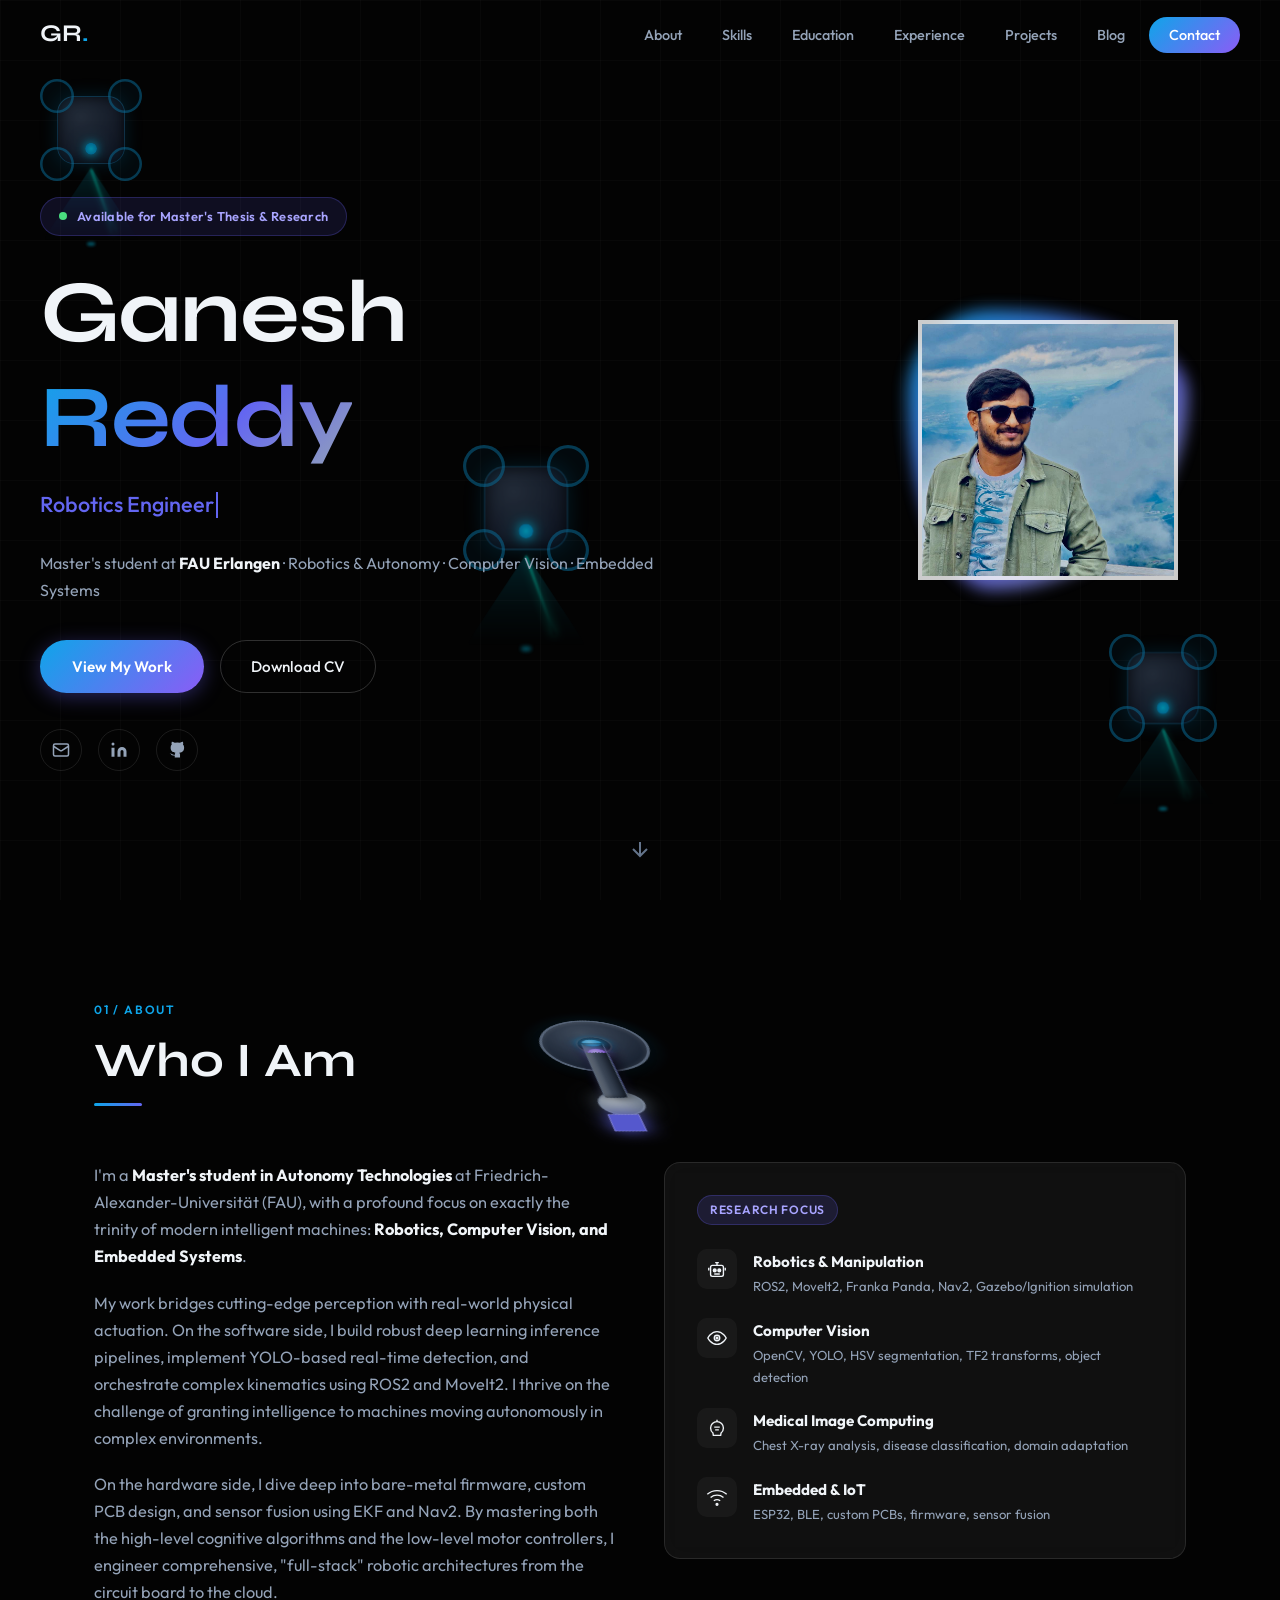
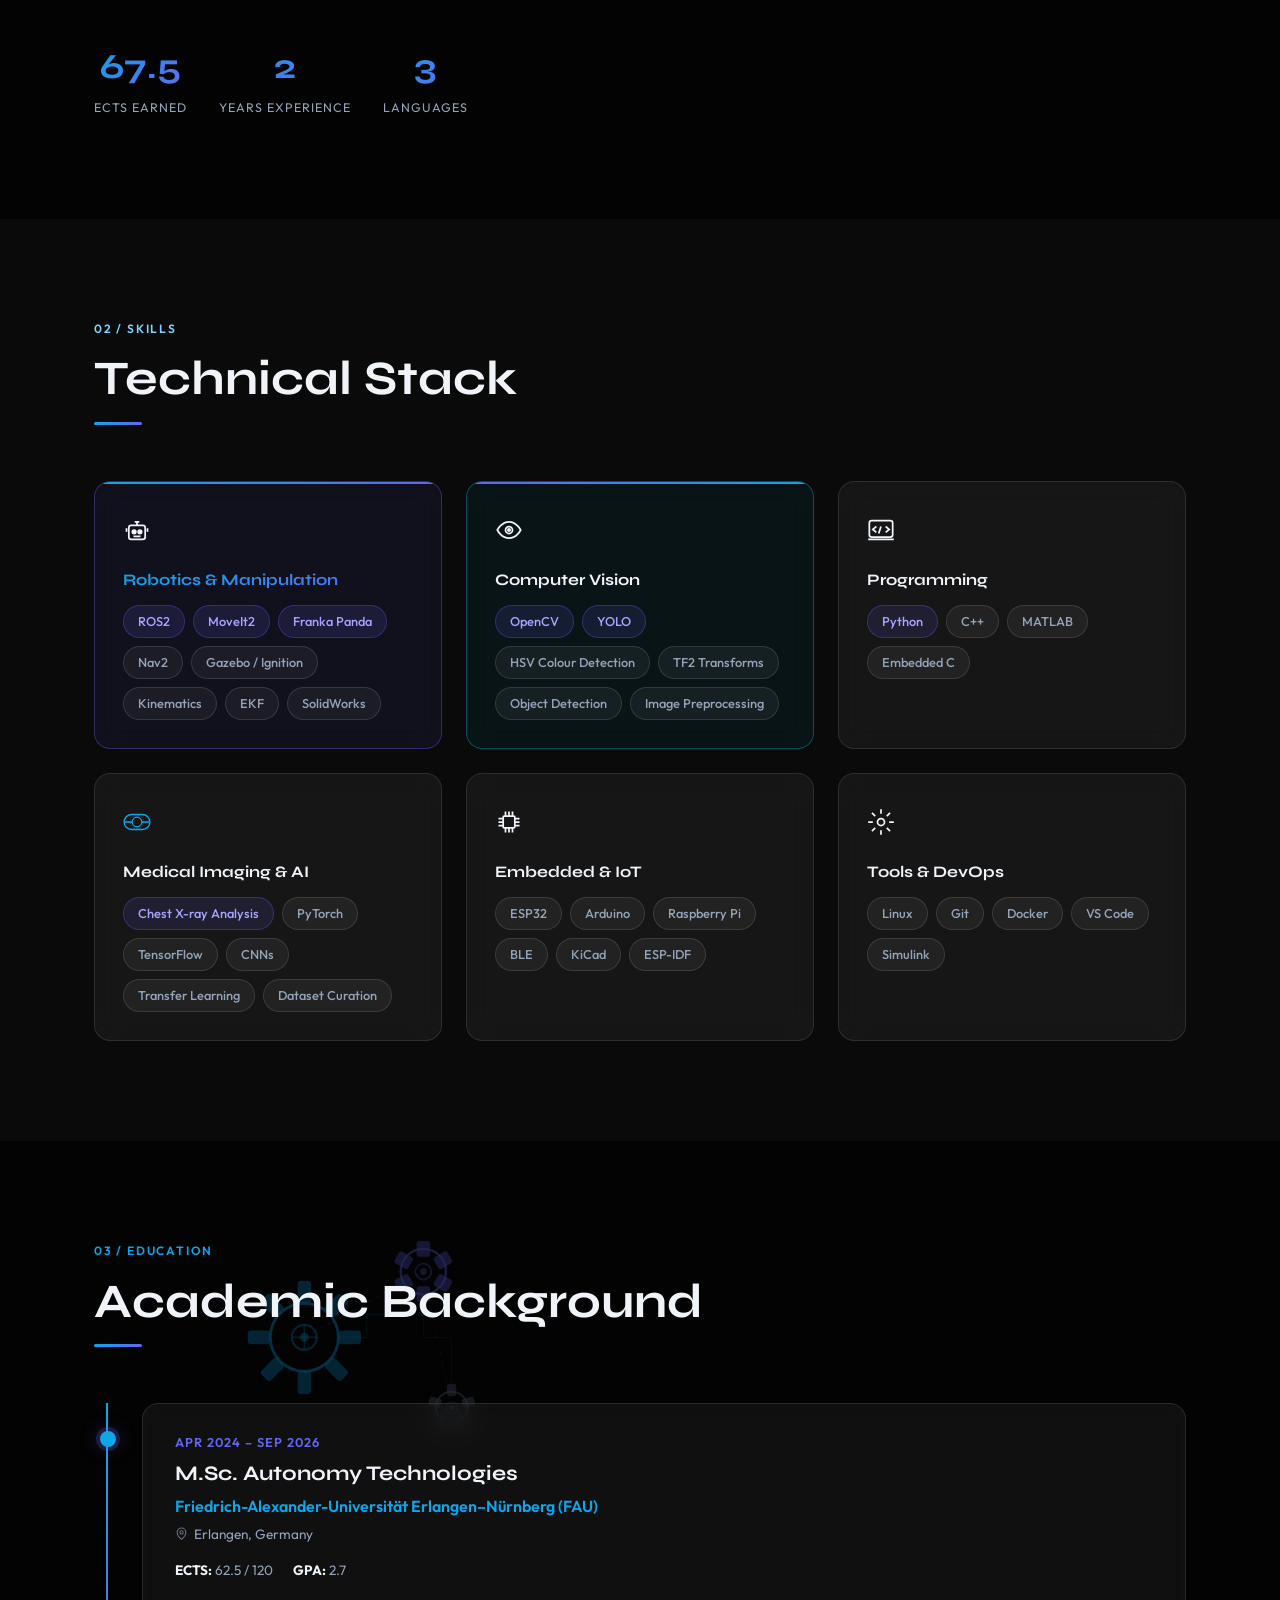
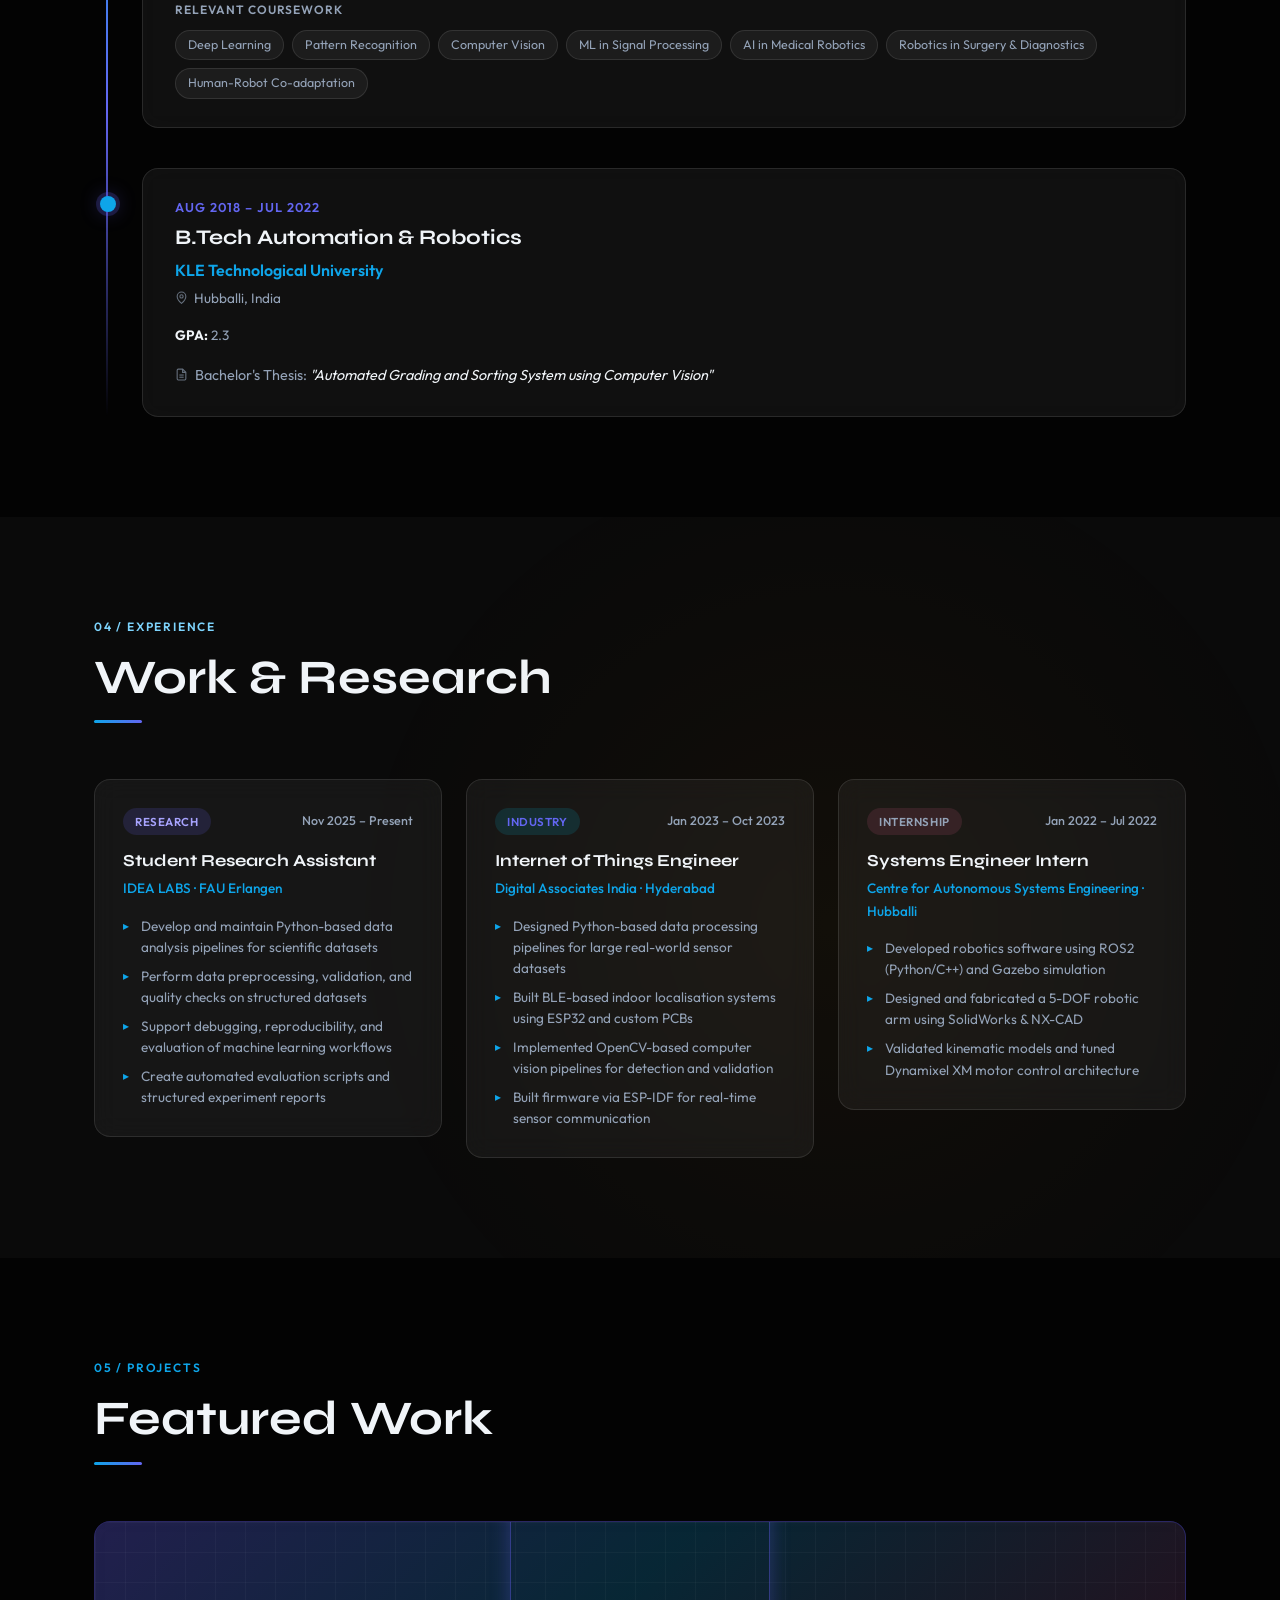
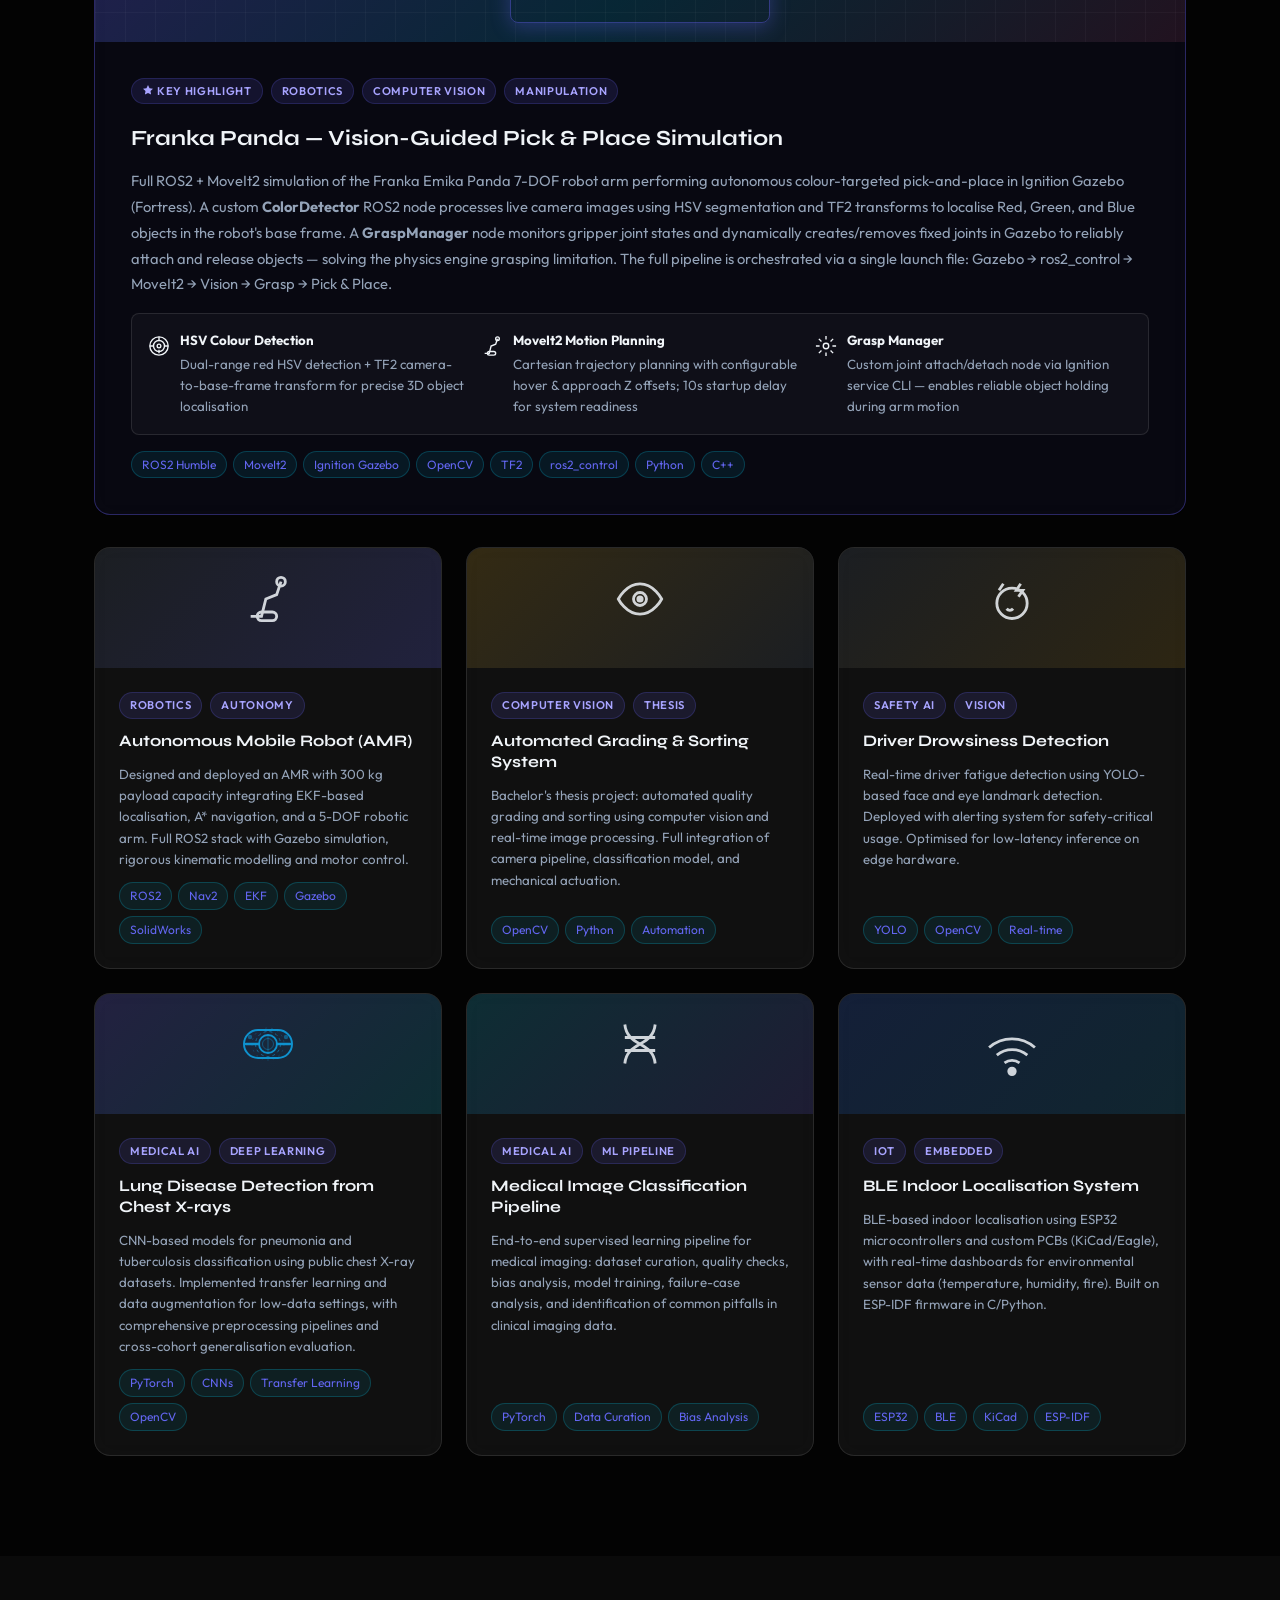
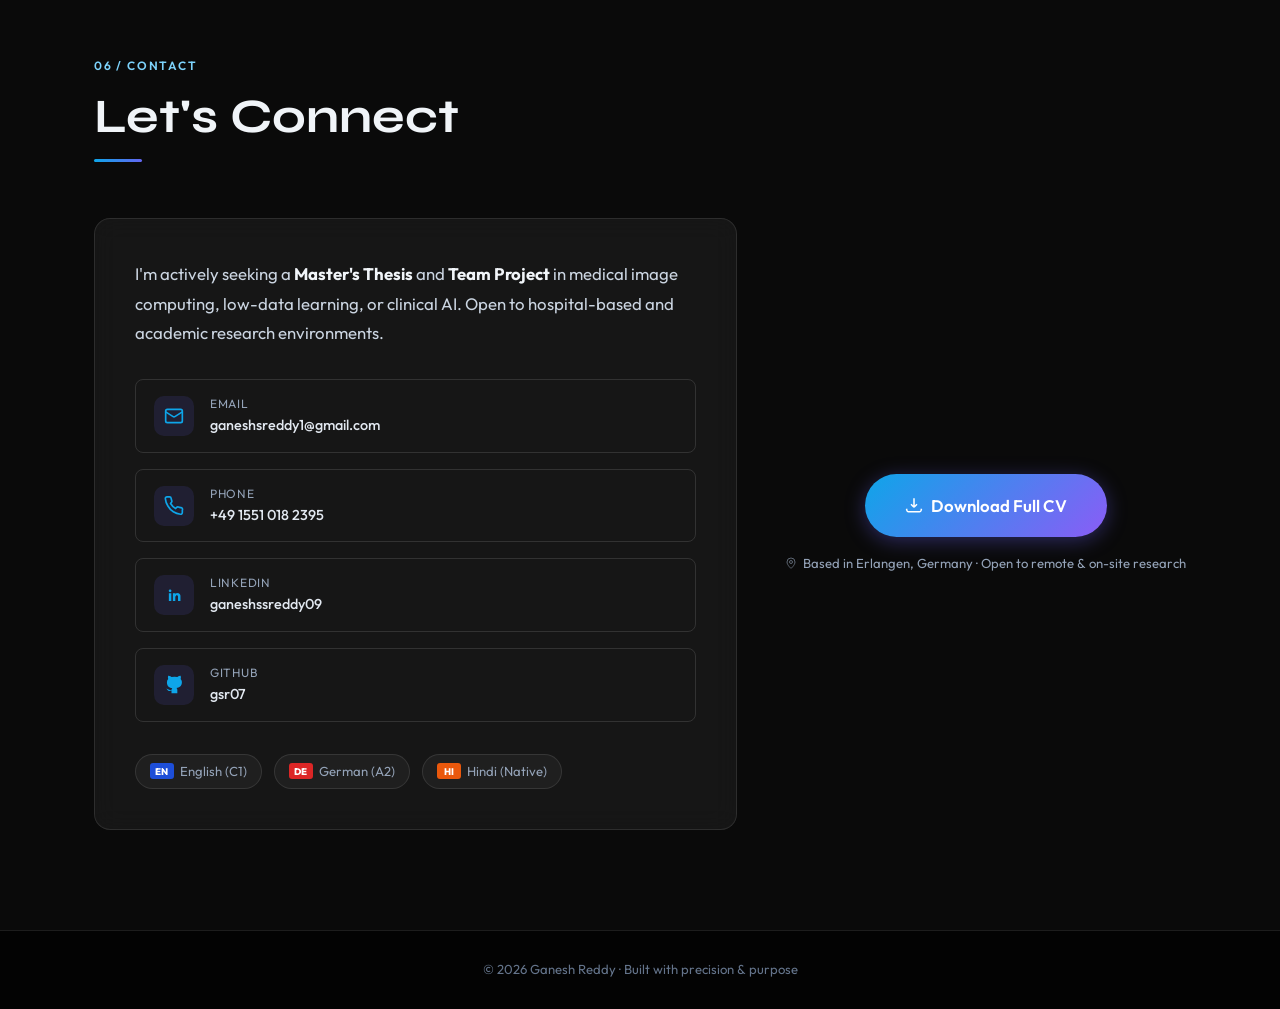
==== commit 4fed7888: "docs: add project context documentation and update portfolio assets and styling" ====
--- a/index.html
+++ b/index.html
@@ -12,7 +12,7 @@
   <link
     href="https://fonts.googleapis.com/css2?family=Outfit:wght@300;400;500;600;700&family=Syne:wght@400;500;600;700;800&display=swap"
     rel="stylesheet" />
-  <link rel="stylesheet" href="style.css?v=16" />
+  <link rel="stylesheet" href="style.css?v=19" />
 </head>
 
 <body>
@@ -43,6 +43,11 @@
           <div class="dr-prop p2"></div>
           <div class="dr-prop p3"></div>
           <div class="dr-prop p4"></div>
+          <div class="dr-scanner">
+            <div class="dr-scan-beam"></div>
+            <div class="dr-scan-line"></div>
+            <div class="dr-scan-dot"></div>
+          </div>
         </div>
         <div class="swarm-drone d2">
           <div class="dr-body"></div>
@@ -50,6 +55,11 @@
           <div class="dr-prop p2"></div>
           <div class="dr-prop p3"></div>
           <div class="dr-prop p4"></div>
+          <div class="dr-scanner">
+            <div class="dr-scan-beam" style="animation-delay:0.4s"></div>
+            <div class="dr-scan-line" style="animation-delay:0.4s"></div>
+            <div class="dr-scan-dot" style="animation-delay:0.4s"></div>
+          </div>
         </div>
         <div class="swarm-drone d3">
           <div class="dr-body"></div>
@@ -57,6 +67,11 @@
           <div class="dr-prop p2"></div>
           <div class="dr-prop p3"></div>
           <div class="dr-prop p4"></div>
+          <div class="dr-scanner">
+            <div class="dr-scan-beam" style="animation-delay:0.8s"></div>
+            <div class="dr-scan-line" style="animation-delay:0.8s"></div>
+            <div class="dr-scan-dot" style="animation-delay:0.8s"></div>
+          </div>
         </div>
       </div>
     </div>
@@ -76,7 +91,7 @@
           id="download-cv-btn">Download CV</a>
       </div>
       <div class="hero-socials">
-        <a href="mailto:ganeshreddy30102000@gmail.com" aria-label="Email" id="email-link">
+        <a href="mailto:ganeshsreddy1@gmail.com" aria-label="Email" id="email-link">
           <svg viewBox="0 0 24 24" fill="none" stroke="currentColor" stroke-width="2">
             <rect x="2" y="4" width="20" height="16" rx="2" />
             <path d="m22 7-8.97 5.7a1.94 1.94 0 0 1-2.06 0L2 7" />
@@ -98,7 +113,7 @@
     </div>
     <div class="hero-photo-wrap">
       <div class="photo-ring"></div>
-      <img src="ganesh_photo.jpg" alt="Ganesh Reddy" class="hero-photo" id="profile-photo" />
+      <img src="photo.jpeg" alt="Ganesh Reddy" class="hero-photo" id="profile-photo" />
     </div>
     <a href="#about" class="scroll-down" aria-label="Scroll down">
       <svg viewBox="0 0 24 24" fill="none" stroke="currentColor" stroke-width="2">
@@ -119,7 +134,7 @@
                 <div class="omni-link2">
                   <div class="omni-wrist">
                     <div class="omni-gripper"></div>
-                    <div class="pnp-cube"></div>
+                    <div class="pnp-cube"><span class="pnp-q-char">?</span></div>
                   </div>
                 </div>
               </div>
@@ -128,7 +143,7 @@
         </div>
       </div>
       <div class="section-label">01 / About</div>
-      <h2 class="section-title">Who I Am</h2>
+      <h2 class="section-title">Who I Am<span class="arm-q-target" aria-hidden="true">?</span></h2>
       <div class="about-grid">
         <div class="about-text">
           <p>I'm a <strong>Master's student in Autonomy Technologies</strong> at Friedrich-Alexander-Universität (FAU),
@@ -160,28 +175,58 @@
           <div class="card-chip">Research Focus</div>
           <ul class="focus-list">
             <li>
-              <span class="focus-icon">🤖</span>
+              <span class="focus-icon">
+                <svg class="icon-svg icon-pulse" viewBox="0 0 24 24" fill="none" stroke="currentColor"
+                  stroke-width="1.5">
+                  <rect x="5" y="8" width="14" height="12" rx="2" />
+                  <circle cx="9.5" cy="13.5" r="1.5" fill="currentColor" />
+                  <circle cx="14.5" cy="13.5" r="1.5" fill="currentColor" />
+                  <path d="M9 17.5h6M12 8V5M10 5h4" />
+                  <path d="M3 10.5v3M21 10.5v3" />
+                </svg>
+              </span>
               <div>
                 <strong>Robotics &amp; Manipulation</strong>
                 <p>ROS2, MoveIt2, Franka Panda, Nav2, Gazebo/Ignition simulation</p>
               </div>
             </li>
             <li>
-              <span class="focus-icon">👁</span>
+              <span class="focus-icon">
+                <svg class="icon-svg icon-bob" viewBox="0 0 24 24" fill="none" stroke="currentColor" stroke-width="1.5">
+                  <path d="M2 12s3.5-7 10-7 10 7 10 7-3.5 7-10 7-10-7-10-7z" />
+                  <circle cx="12" cy="12" r="3" />
+                  <circle cx="12" cy="12" r="1" fill="currentColor" />
+                </svg>
+              </span>
               <div>
                 <strong>Computer Vision</strong>
                 <p>OpenCV, YOLO, HSV segmentation, TF2 transforms, object detection</p>
               </div>
             </li>
             <li>
-              <span class="focus-icon">🧠</span>
+              <span class="focus-icon">
+                <svg class="icon-svg icon-pulse" viewBox="0 0 24 24" fill="none" stroke="currentColor"
+                  stroke-width="1.5">
+                  <path
+                    d="M12 5c-3.9 0-7 3.1-7 7 0 2.2 1 4.2 2.6 5.5L8 20h8l.4-2.5C18 16.2 19 14.2 19 12c0-3.9-3.1-7-7-7z" />
+                  <path d="M9 11h6M10 14h4M12 5V3" />
+                </svg>
+              </span>
               <div>
                 <strong>Medical Image Computing</strong>
                 <p>Chest X-ray analysis, disease classification, domain adaptation</p>
               </div>
             </li>
             <li>
-              <span class="focus-icon">📡</span>
+              <span class="focus-icon">
+                <svg class="icon-svg icon-ping" viewBox="0 0 24 24" fill="none" stroke="currentColor"
+                  stroke-width="1.5">
+                  <path d="M5 12.55a11 11 0 0 1 14.08 0" />
+                  <path d="M1.42 9a16 16 0 0 1 21.16 0" />
+                  <path d="M8.53 16.11a6 6 0 0 1 6.95 0" />
+                  <circle cx="12" cy="20" r="1" fill="currentColor" />
+                </svg>
+              </span>
               <div>
                 <strong>Embedded &amp; IoT</strong>
                 <p>ESP32, BLE, custom PCBs, firmware, sensor fusion</p>
@@ -215,7 +260,15 @@
 
         <!-- 1. Robotics — PRIMARY -->
         <div class="skill-group glass-card skill-primary">
-          <div class="skill-group-icon">🤖</div>
+          <div class="skill-group-icon">
+            <svg class="icon-svg icon-pulse" viewBox="0 0 24 24" fill="none" stroke="currentColor" stroke-width="1.5">
+              <rect x="5" y="8" width="14" height="12" rx="2" />
+              <circle cx="9.5" cy="13.5" r="1.5" fill="currentColor" />
+              <circle cx="14.5" cy="13.5" r="1.5" fill="currentColor" />
+              <path d="M9 17.5h6M12 8V5M10 5h4" />
+              <path d="M3 10.5v3M21 10.5v3" />
+            </svg>
+          </div>
           <h3>Robotics &amp; Manipulation</h3>
           <div class="skill-tags">
             <span class="tag tag-hot">ROS2</span>
@@ -231,7 +284,13 @@
 
         <!-- 2. Computer Vision — SECONDARY -->
         <div class="skill-group glass-card skill-secondary">
-          <div class="skill-group-icon">👁</div>
+          <div class="skill-group-icon">
+            <svg class="icon-svg icon-bob" viewBox="0 0 24 24" fill="none" stroke="currentColor" stroke-width="1.5">
+              <path d="M2 12s3.5-7 10-7 10 7 10 7-3.5 7-10 7-10-7-10-7z" />
+              <circle cx="12" cy="12" r="3" />
+              <circle cx="12" cy="12" r="1" fill="currentColor" />
+            </svg>
+          </div>
           <h3>Computer Vision</h3>
           <div class="skill-tags">
             <span class="tag tag-hot">OpenCV</span>
@@ -245,7 +304,13 @@
 
         <!-- 3. Programming -->
         <div class="skill-group glass-card">
-          <div class="skill-group-icon">💻</div>
+          <div class="skill-group-icon">
+            <svg class="icon-svg icon-bob" viewBox="0 0 24 24" fill="none" stroke="currentColor" stroke-width="1.5">
+              <rect x="2" y="4" width="20" height="14" rx="2" />
+              <path d="M8 14l-3-2.5L8 9M16 9l3 2.5L16 14M12 9l-2 6" />
+              <path d="M1 20h22" />
+            </svg>
+          </div>
           <h3>Programming</h3>
           <div class="skill-tags">
             <span class="tag tag-hot">Python</span>
@@ -257,7 +322,16 @@
 
         <!-- 4. Medical Imaging -->
         <div class="skill-group glass-card">
-          <div class="skill-group-icon">🏥</div>
+          <div class="skill-group-icon">
+            <svg class="icon-svg mri-svg" viewBox="0 0 52 52" fill="none" stroke="currentColor" stroke-width="2">
+              <rect x="2" y="12" width="48" height="28" rx="14" stroke-width="2.5" />
+              <circle cx="26" cy="26" r="9" stroke-width="2" />
+              <circle cx="26" cy="26" r="12.5" stroke-width="1.2" stroke-dasharray="3 3" class="mri-ring-1"
+                opacity="0.65" />
+              <line x1="4" y1="26" x2="17" y2="26" stroke-width="3" stroke-linecap="round" />
+              <line x1="35" y1="26" x2="48" y2="26" stroke-width="3" stroke-linecap="round" />
+            </svg>
+          </div>
           <h3>Medical Imaging &amp; AI</h3>
           <div class="skill-tags">
             <span class="tag tag-hot">Chest X-ray Analysis</span>
@@ -271,7 +345,12 @@
 
         <!-- 5. Embedded & IoT -->
         <div class="skill-group glass-card">
-          <div class="skill-group-icon">📟</div>
+          <div class="skill-group-icon">
+            <svg class="icon-svg icon-ping" viewBox="0 0 24 24" fill="none" stroke="currentColor" stroke-width="1.5">
+              <rect x="7" y="7" width="10" height="10" rx="1" />
+              <path d="M9 3v4M12 3v4M15 3v4M9 17v4M12 17v4M15 17v4M3 9h4M3 12h4M3 15h4M17 9h4M17 12h4M17 15h4" />
+            </svg>
+          </div>
           <h3>Embedded &amp; IoT</h3>
           <div class="skill-tags">
             <span class="tag">ESP32</span>
@@ -285,7 +364,13 @@
 
         <!-- 6. Tools -->
         <div class="skill-group glass-card">
-          <div class="skill-group-icon">🛠</div>
+          <div class="skill-group-icon">
+            <svg class="icon-svg icon-spin" viewBox="0 0 24 24" fill="none" stroke="currentColor" stroke-width="1.5">
+              <circle cx="12" cy="12" r="3" />
+              <path
+                d="M12 1v4M12 19v4M4.22 4.22l2.83 2.83M16.95 16.95l2.83 2.83M1 12h4M19 12h4M4.22 19.78l2.83-2.83M16.95 7.05l2.83-2.83" />
+            </svg>
+          </div>
           <h3>Tools &amp; DevOps</h3>
           <div class="skill-tags">
             <span class="tag">Linux</span>
@@ -303,6 +388,78 @@
   <!-- ─── EDUCATION ─────────────────────────────────────────── -->
   <section id="education" class="section">
     <div class="container">
+      <!-- ── Education: Animated Gear System ── -->
+      <div class="section-robot edu-gears" aria-hidden="true">
+        <svg class="edu-gears-svg" viewBox="0 0 300 300" xmlns="http://www.w3.org/2000/svg" overflow="visible">
+          <!-- Gear 1: large, 8 teeth — center (85,130) -->
+          <g class="edu-gear-1">
+            <circle cx="85" cy="130" r="30" fill="none" stroke="#0ea5e9" stroke-width="2.5" opacity="0.7" />
+            <circle cx="85" cy="130" r="11" fill="none" stroke="#0ea5e9" stroke-width="2" opacity="0.5" />
+            <line x1="74" y1="130" x2="96" y2="130" stroke="#0ea5e9" stroke-width="1.5" opacity="0.4" />
+            <line x1="85" y1="119" x2="85" y2="141" stroke="#0ea5e9" stroke-width="1.5" opacity="0.4" />
+            <rect x="79" y="80" width="12" height="20" rx="3" fill="#0ea5e9" opacity="0.55"
+              transform="rotate(0,85,130)" />
+            <rect x="79" y="80" width="12" height="20" rx="3" fill="#0ea5e9" opacity="0.55"
+              transform="rotate(45,85,130)" />
+            <rect x="79" y="80" width="12" height="20" rx="3" fill="#0ea5e9" opacity="0.55"
+              transform="rotate(90,85,130)" />
+            <rect x="79" y="80" width="12" height="20" rx="3" fill="#0ea5e9" opacity="0.55"
+              transform="rotate(135,85,130)" />
+            <rect x="79" y="80" width="12" height="20" rx="3" fill="#0ea5e9" opacity="0.55"
+              transform="rotate(180,85,130)" />
+            <rect x="79" y="80" width="12" height="20" rx="3" fill="#0ea5e9" opacity="0.55"
+              transform="rotate(225,85,130)" />
+            <rect x="79" y="80" width="12" height="20" rx="3" fill="#0ea5e9" opacity="0.55"
+              transform="rotate(270,85,130)" />
+            <rect x="79" y="80" width="12" height="20" rx="3" fill="#0ea5e9" opacity="0.55"
+              transform="rotate(315,85,130)" />
+          </g>
+          <!-- Gear 2: medium, 6 teeth — center (190,72) -->
+          <g class="edu-gear-2">
+            <circle cx="190" cy="72" r="20" fill="none" stroke="#6366f1" stroke-width="2" opacity="0.7" />
+            <circle cx="190" cy="72" r="7" fill="none" stroke="#6366f1" stroke-width="1.5" opacity="0.5" />
+            <rect x="184" y="45" width="12" height="14" rx="2.5" fill="#6366f1" opacity="0.55"
+              transform="rotate(0,190,72)" />
+            <rect x="184" y="45" width="12" height="14" rx="2.5" fill="#6366f1" opacity="0.55"
+              transform="rotate(60,190,72)" />
+            <rect x="184" y="45" width="12" height="14" rx="2.5" fill="#6366f1" opacity="0.55"
+              transform="rotate(120,190,72)" />
+            <rect x="184" y="45" width="12" height="14" rx="2.5" fill="#6366f1" opacity="0.55"
+              transform="rotate(180,190,72)" />
+            <rect x="184" y="45" width="12" height="14" rx="2.5" fill="#6366f1" opacity="0.55"
+              transform="rotate(240,190,72)" />
+            <rect x="184" y="45" width="12" height="14" rx="2.5" fill="#6366f1" opacity="0.55"
+              transform="rotate(300,190,72)" />
+          </g>
+          <!-- Gear 3: small, 5 teeth — center (215,192) -->
+          <g class="edu-gear-3">
+            <circle cx="215" cy="192" r="14" fill="none" stroke="#64748b" stroke-width="1.8" opacity="0.6" />
+            <circle cx="215" cy="192" r="5" fill="none" stroke="#64748b" stroke-width="1.2" opacity="0.4" />
+            <rect x="211" y="171" width="8" height="11" rx="2" fill="#64748b" opacity="0.5"
+              transform="rotate(0,215,192)" />
+            <rect x="211" y="171" width="8" height="11" rx="2" fill="#64748b" opacity="0.5"
+              transform="rotate(72,215,192)" />
+            <rect x="211" y="171" width="8" height="11" rx="2" fill="#64748b" opacity="0.5"
+              transform="rotate(144,215,192)" />
+            <rect x="211" y="171" width="8" height="11" rx="2" fill="#64748b" opacity="0.5"
+              transform="rotate(216,215,192)" />
+            <rect x="211" y="171" width="8" height="11" rx="2" fill="#64748b" opacity="0.5"
+              transform="rotate(288,215,192)" />
+          </g>
+          <!-- Connector lines (drive shaft visual) -->
+          <line x1="85" y1="130" x2="190" y2="72" stroke="#0ea5e9" stroke-width="1" stroke-dasharray="4,4"
+            opacity="0.25" />
+          <line x1="190" y1="72" x2="215" y2="192" stroke="#6366f1" stroke-width="1" stroke-dasharray="4,4"
+            opacity="0.2" />
+          <!-- Circuit board dots -->
+          <circle cx="85" cy="130" r="4" fill="#0ea5e9" opacity="0.5" />
+          <circle cx="190" cy="72" r="3" fill="#6366f1" opacity="0.5" />
+          <circle cx="215" cy="192" r="2.5" fill="#64748b" opacity="0.45" />
+          <!-- Decorative circuit traces -->
+          <path d="M115 130 L140 130 L140 110 L190 110" fill="none" stroke="#0ea5e9" stroke-width="1" opacity="0.2" />
+          <path d="M190 92  L190 130 L215 130 L215 178" fill="none" stroke="#6366f1" stroke-width="1" opacity="0.18" />
+        </svg>
+      </div>
       <div class="section-label">03 / Education</div>
       <h2 class="section-title">Academic Background</h2>
       <div class="timeline">
@@ -312,7 +469,11 @@
             <div class="timeline-period">Apr 2024 – Sep 2026</div>
             <h3>M.Sc. Autonomy Technologies</h3>
             <div class="timeline-org">Friedrich-Alexander-Universität Erlangen–Nürnberg (FAU)</div>
-            <div class="timeline-loc">📍 Erlangen, Germany</div>
+            <div class="timeline-loc"><svg class="loc-svg" viewBox="0 0 24 24" fill="none" stroke="currentColor"
+                stroke-width="2">
+                <path d="M20 10c0 6-8 13-8 13s-8-7-8-13a8 8 0 0 1 16 0z" />
+                <circle cx="12" cy="10" r="3" />
+              </svg> Erlangen, Germany</div>
             <div class="timeline-stats">
               <span><strong>ECTS:</strong> 62.5 / 120</span>
               <span><strong>GPA:</strong> 2.7</span>
@@ -338,11 +499,21 @@
             <div class="timeline-period">Aug 2018 – Jul 2022</div>
             <h3>B.Tech Automation &amp; Robotics</h3>
             <div class="timeline-org">KLE Technological University</div>
-            <div class="timeline-loc">📍 Hubballi, India</div>
+            <div class="timeline-loc"><svg class="loc-svg" viewBox="0 0 24 24" fill="none" stroke="currentColor"
+                stroke-width="2">
+                <path d="M20 10c0 6-8 13-8 13s-8-7-8-13a8 8 0 0 1 16 0z" />
+                <circle cx="12" cy="10" r="3" />
+              </svg> Hubballi, India</div>
             <div class="timeline-stats">
               <span><strong>GPA:</strong> 2.3</span>
             </div>
-            <p class="thesis-note">📄 Bachelor's Thesis: <em>"Automated Grading and Sorting System using Computer
+            <p class="thesis-note"><svg class="doc-svg" viewBox="0 0 24 24" fill="none" stroke="currentColor"
+                stroke-width="2">
+                <path d="M14 2H6a2 2 0 0 0-2 2v16a2 2 0 0 0 2 2h12a2 2 0 0 0 2-2V8z" />
+                <polyline points="14,2 14,8 20,8" />
+                <line x1="8" y1="13" x2="16" y2="13" />
+                <line x1="8" y1="17" x2="16" y2="17" />
+              </svg> Bachelor's Thesis: <em>"Automated Grading and Sorting System using Computer
                 Vision"</em></p>
           </div>
         </div>
@@ -483,7 +654,11 @@
         </div>
         <div class="project-body">
           <div class="project-badges">
-            <span class="pbadge pbadge-star">⭐ Key Highlight</span>
+            <span class="pbadge pbadge-star"><svg style="width:12px;height:12px;vertical-align:-1px;margin-right:3px"
+                viewBox="0 0 24 24" fill="currentColor" stroke="none">
+                <path
+                  d="M12 2l3.09 6.26L22 9.27l-5 4.87 1.18 6.88L12 17.77l-6.18 3.25L7 14.14 2 9.27l6.91-1.01L12 2z" />
+              </svg>Key Highlight</span>
             <span class="pbadge">Robotics</span>
             <span class="pbadge">Computer Vision</span>
             <span class="pbadge">Manipulation</span>
@@ -500,21 +675,37 @@
           </p>
           <div class="featured-highlights">
             <div class="fh-item">
-              <span class="fh-icon">🎯</span>
+              <span class="fh-icon"><svg class="icon-svg icon-pulse" viewBox="0 0 24 24" fill="none"
+                  stroke="currentColor" stroke-width="1.5">
+                  <circle cx="12" cy="12" r="10" />
+                  <circle cx="12" cy="12" r="6" />
+                  <circle cx="12" cy="12" r="2" />
+                  <path d="M22 12h-4M6 12H2M12 2v4M12 16v4" />
+                </svg></span>
               <div><strong>HSV Colour Detection</strong>
                 <p>Dual-range red HSV detection + TF2 camera-to-base-frame transform for precise 3D object localisation
                 </p>
               </div>
             </div>
             <div class="fh-item">
-              <span class="fh-icon">🦾</span>
+              <span class="fh-icon"><svg class="icon-svg icon-bob" viewBox="0 0 24 24" fill="none" stroke="currentColor"
+                  stroke-width="1.5">
+                  <path d="M4 20h5l2-8 5-2 2-6" />
+                  <circle cx="18" cy="4" r="2" />
+                  <path d="M7 20c0-1.1.9-2 2-2h5a2 2 0 0 1 0 4H9a2 2 0 0 1-2-2z" />
+                </svg></span>
               <div><strong>MoveIt2 Motion Planning</strong>
                 <p>Cartesian trajectory planning with configurable hover &amp; approach Z offsets; 10s startup delay for
                   system readiness</p>
               </div>
             </div>
             <div class="fh-item">
-              <span class="fh-icon">⚙️</span>
+              <span class="fh-icon"><svg class="icon-svg icon-spin" viewBox="0 0 24 24" fill="none"
+                  stroke="currentColor" stroke-width="1.5">
+                  <circle cx="12" cy="12" r="3" />
+                  <path
+                    d="M12 1v4M12 19v4M4.22 4.22l2.83 2.83M16.95 16.95l2.83 2.83M1 12h4M19 12h4M4.22 19.78l2.83-2.83M16.95 7.05l2.83-2.83" />
+                </svg></span>
               <div><strong>Grasp Manager</strong>
                 <p>Custom joint attach/detach node via Ignition service CLI — enables reliable object holding during arm
                   motion</p>
@@ -540,7 +731,12 @@
         <!-- ROBOTICS -->
         <div class="project-card glass-card" id="proj-amr">
           <div class="project-visual pv-robotics">
-            <div class="pv-icon">🦾</div>
+            <div class="pv-icon"><svg class="icon-svg icon-bob" viewBox="0 0 24 24" fill="none" stroke="currentColor"
+                stroke-width="1.3">
+                <path d="M4 20h5l2-8 5-2 2-6" />
+                <circle cx="18" cy="4" r="2" />
+                <path d="M7 20c0-1.1.9-2 2-2h5a2 2 0 0 1 0 4H9a2 2 0 0 1-2-2z" />
+              </svg></div>
           </div>
           <div class="project-body">
             <div class="project-badges">
@@ -564,7 +760,12 @@
         <!-- COMPUTER VISION -->
         <div class="project-card glass-card" id="proj-sort">
           <div class="project-visual pv-cv">
-            <div class="pv-icon">👁</div>
+            <div class="pv-icon"><svg class="icon-svg icon-bob" viewBox="0 0 24 24" fill="none" stroke="currentColor"
+                stroke-width="1.3">
+                <path d="M2 12s3.5-7 10-7 10 7 10 7-3.5 7-10 7-10-7-10-7z" />
+                <circle cx="12" cy="12" r="3" />
+                <circle cx="12" cy="12" r="1" fill="currentColor" />
+              </svg></div>
           </div>
           <div class="project-body">
             <div class="project-badges">
@@ -584,7 +785,13 @@
 
         <div class="project-card glass-card" id="proj-driver">
           <div class="project-visual pv-driver">
-            <div class="pv-icon">😴</div>
+            <div class="pv-icon"><svg class="icon-svg icon-pulse" viewBox="0 0 24 24" fill="none" stroke="currentColor"
+                stroke-width="1.3">
+                <circle cx="12" cy="14" r="7" />
+                <path d="M9 12h.01M15 12h.01M9.5 16.5c.8 1 2.2 1 3 0" />
+                <path d="M16 5l-2 3h3l-2 3" />
+                <path d="M8 5 6 8" />
+              </svg></div>
           </div>
           <div class="project-body">
             <div class="project-badges">
@@ -605,7 +812,22 @@
         <!-- MEDICAL AI -->
         <div class="project-card glass-card" id="proj-xray">
           <div class="project-visual pv-medical">
-            <div class="pv-icon">🫁</div>
+            <div class="pv-icon">
+              <svg class="icon-svg mri-svg" viewBox="0 0 52 52" fill="none" stroke="currentColor" stroke-width="1.4">
+                <rect x="2" y="12" width="48" height="28" rx="14" stroke-width="2" />
+                <circle cx="26" cy="26" r="9" stroke-width="1.8" />
+                <circle cx="26" cy="26" r="5.5" stroke-width="0.9" opacity="0.5" />
+                <circle cx="26" cy="26" r="12.5" stroke-width="1" stroke-dasharray="3 3" class="mri-ring-1"
+                  opacity="0.6" />
+                <circle cx="26" cy="26" r="16" stroke-width="0.8" stroke-dasharray="2 4" class="mri-ring-2"
+                  opacity="0.35" />
+                <line x1="4" y1="26" x2="17" y2="26" stroke-width="2.5" stroke-linecap="round" />
+                <line x1="35" y1="26" x2="48" y2="26" stroke-width="2.5" stroke-linecap="round" />
+                <line x1="26" y1="18" x2="26" y2="34" stroke-width="1" opacity="0.45" class="mri-scan-beam" />
+                <circle cx="8" cy="19" r="1.5" fill="currentColor" opacity="0.5" />
+                <circle cx="44" cy="19" r="1.5" fill="currentColor" opacity="0.5" />
+              </svg>
+            </div>
           </div>
           <div class="project-body">
             <div class="project-badges">
@@ -627,7 +849,11 @@
 
         <div class="project-card glass-card" id="proj-dl-classify">
           <div class="project-visual pv-dl">
-            <div class="pv-icon">🧬</div>
+            <div class="pv-icon"><svg class="icon-svg icon-bob" viewBox="0 0 24 24" fill="none" stroke="currentColor"
+                stroke-width="1.3">
+                <path d="M5 3c.5 5 3.5 7 7 9s6.5 4 7 9M5 21c.5-5 3.5-7 7-9s6.5-4 7-9" />
+                <path d="M5 9h14M5 15h14" />
+              </svg></div>
           </div>
           <div class="project-body">
             <div class="project-badges">
@@ -649,7 +875,13 @@
         <!-- IoT -->
         <div class="project-card glass-card" id="proj-iot">
           <div class="project-visual pv-iot">
-            <div class="pv-icon">📶</div>
+            <div class="pv-icon"><svg class="icon-svg icon-ping" viewBox="0 0 24 24" fill="none" stroke="currentColor"
+                stroke-width="1.3">
+                <path d="M5 12.55a11 11 0 0 1 14.08 0" />
+                <path d="M1.42 9a16 16 0 0 1 21.16 0" />
+                <path d="M8.53 16.11a6 6 0 0 1 6.95 0" />
+                <circle cx="12" cy="20" r="1.5" fill="currentColor" />
+              </svg></div>
           </div>
           <div class="project-body">
             <div class="project-badges">
@@ -684,15 +916,23 @@
               Project</strong> in medical image computing, low-data learning, or clinical AI. Open to hospital-based and
             academic research environments.</p>
           <div class="contact-links">
-            <a href="mailto:ganeshreddy30102000@gmail.com" class="contact-link" id="contact-email">
-              <div class="clink-icon">✉</div>
+            <a href="mailto:ganeshsreddy1@gmail.com" class="contact-link" id="contact-email">
+              <div class="clink-icon"><svg class="icon-svg" viewBox="0 0 24 24" fill="none" stroke="currentColor"
+                  stroke-width="2">
+                  <rect x="2" y="4" width="20" height="16" rx="2" />
+                  <path d="m22 7-8.97 5.7a1.94 1.94 0 0 1-2.06 0L2 7" />
+                </svg></div>
               <div>
                 <div class="clink-label">Email</div>
-                <div class="clink-val">ganeshreddy30102000@gmail.com</div>
+                <div class="clink-val">ganeshsreddy1@gmail.com</div>
               </div>
             </a>
             <a href="tel:+4915510182395" class="contact-link" id="contact-phone">
-              <div class="clink-icon">📞</div>
+              <div class="clink-icon"><svg class="icon-svg" viewBox="0 0 24 24" fill="none" stroke="currentColor"
+                  stroke-width="2">
+                  <path
+                    d="M22 16.92v3a2 2 0 0 1-2.18 2 19.79 19.79 0 0 1-8.63-3.07A19.5 19.5 0 0 1 4.69 12 19.79 19.79 0 0 1 1.61 3.12 2 2 0 0 1 3.58 1h3a2 2 0 0 1 2 1.72c.127.96.361 1.903.7 2.81a2 2 0 0 1-.45 2.11L7.91 8.96a16 16 0 0 0 6 6l1.27-1.27a2 2 0 0 1 2.11-.45c.907.339 1.85.573 2.81.7A2 2 0 0 1 22 16.92z" />
+                </svg></div>
               <div>
                 <div class="clink-label">Phone</div>
                 <div class="clink-val">+49 1551 018 2395</div>
@@ -707,7 +947,10 @@
               </div>
             </a>
             <a href="https://github.com/gsr07" target="_blank" class="contact-link" id="contact-github">
-              <div class="clink-icon">⌥</div>
+              <div class="clink-icon"><svg class="icon-svg" viewBox="0 0 24 24" fill="currentColor" stroke="none">
+                  <path
+                    d="M9 19c-5 1.5-5-2.5-7-3m14 6v-3.87a3.37 3.37 0 0 0-.94-2.61c3.14-.35 6.44-1.54 6.44-7A5.44 5.44 0 0 0 20 4.77 5.07 5.07 0 0 0 19.91 1S18.73.65 16 2.48a13.38 13.38 0 0 0-7 0C6.27.65 5.09 1 5.09 1A5.07 5.07 0 0 0 5 4.77a5.44 5.44 0 0 0-1.5 3.78c0 5.42 3.3 6.61 6.44 7A3.37 3.37 0 0 0 9 18.13V22" />
+                </svg></div>
               <div>
                 <div class="clink-label">GitHub</div>
                 <div class="clink-val">gsr07</div>
@@ -715,9 +958,9 @@
             </a>
           </div>
           <div class="languages">
-            <span class="lang-pill"><span class="lang-flag">🇬🇧</span> English (C1)</span>
-            <span class="lang-pill"><span class="lang-flag">🇩🇪</span> German (A2)</span>
-            <span class="lang-pill"><span class="lang-flag">🇮🇳</span> Hindi (Native)</span>
+            <span class="lang-pill"><span class="lang-flag lang-flag-en">EN</span> English (C1)</span>
+            <span class="lang-pill"><span class="lang-flag lang-flag-de">DE</span> German (A2)</span>
+            <span class="lang-pill"><span class="lang-flag lang-flag-hi">HI</span> Hindi (Native)</span>
           </div>
         </div>
         <div class="contact-cta">
@@ -729,7 +972,11 @@
             </svg>
             Download Full CV
           </a>
-          <p class="cta-note">📍 Based in Erlangen, Germany · Open to remote &amp; on-site research</p>
+          <p class="cta-note"><svg class="pin-inline" viewBox="0 0 24 24" fill="none" stroke="currentColor"
+              stroke-width="2">
+              <path d="M20 10c0 6-8 13-8 13s-8-7-8-13a8 8 0 0 1 16 0z" />
+              <circle cx="12" cy="10" r="3" />
+            </svg> Based in Erlangen, Germany · Open to remote &amp; on-site research</p>
         </div>
       </div>
     </div>
--- a/style.css
+++ b/style.css
@@ -12,22 +12,22 @@
 }
 
 :root {
-  --bg: #e0f2fe;
-  --bg-alt: #bae6fd;
-  --surface: rgba(255, 255, 255, 0.5);
-  --surface-border: rgba(255, 255, 255, 0.8);
-  --accent: #0284c7;
-  --accent-2: #4f46e5;
-  --accent-3: #db2777;
-  --text: #0f172a;
-  --text-muted: #334155;
+  --bg: #030303;
+  --bg-alt: #0a0a0a;
+  --surface: rgba(255, 255, 255, 0.055);
+  --surface-border: rgba(255, 255, 255, 0.10);
+  --accent: #0ea5e9;
+  --accent-2: #6366f1;
+  --accent-3: #94a3b8;
+  --text: #f0f4f8;
+  --text-muted: #94a3b8;
   --text-dim: #64748b;
   --radius: 16px;
   --radius-sm: 8px;
   --font-main: 'Outfit', sans-serif;
   --font-head: 'Syne', sans-serif;
-  --shadow: 0 8px 30px rgba(0, 0, 0, 0.1);
-  --glow: 0 0 30px rgba(2, 132, 199, 0.3);
+  --shadow: 0 8px 30px rgba(0, 0, 0, 0.65);
+  --glow: 0 0 30px rgba(14, 165, 233, 0.35);
   --nav-h: 68px;
   --transition: 0.3s cubic-bezier(0.4, 0, 0.2, 1);
 }
@@ -109,7 +109,34 @@
 
 .section-alt {
   background: var(--bg-alt);
-}
+  color: #f0f4f8;
+}
+
+.section-alt .section-label { color: #7dd3fc; }
+.section-alt .section-title { color: #f0f4f8; }
+.section-alt .glass-card {
+  background: rgba(255, 255, 255, 0.05);
+  border-color: rgba(255, 255, 255, 0.10);
+}
+.section-alt p, .section-alt li { color: #94a3b8; }
+.section-alt h3 { color: #f0f4f8; }
+
+/* ── Contact dark-bg overrides ── */
+.section-alt .contact-link {
+  color: #e2e8f0;
+  border-color: rgba(255, 255, 255, 0.12);
+}
+.section-alt .contact-link:hover {
+  border-color: var(--accent);
+  background: rgba(14, 165, 233, 0.1);
+  color: #fff;
+}
+.section-alt .clink-label { color: #94a3b8; }
+.section-alt .clink-val { color: #e2e8f0; }
+.section-alt .contact-lead { color: #cbd5e1; }
+.section-alt .contact-lead strong { color: #f1f5f9; }
+.section-alt .lang-pill { color: #94a3b8; border-color: rgba(255, 255, 255, 0.1); }
+.section-alt .cta-note { color: #94a3b8; }
 
 .section-label {
   font-size: 0.75rem;
@@ -183,7 +210,7 @@
   align-items: center;
   gap: 8px;
   padding: 13px 30px;
-  border: 1.5px solid var(--surface-border);
+  border: 1.5px solid rgba(255, 255, 255, 0.18);
   color: var(--text);
   border-radius: 50px;
   font-weight: 500;
@@ -207,8 +234,8 @@
 .tag {
   display: inline-block;
   padding: 5px 14px;
-  background: rgba(255, 255, 255, 0.06);
-  border: 1px solid rgba(255, 255, 255, 0.1);
+  background: rgba(255, 255, 255, 0.05);
+  border: 1px solid rgba(255, 255, 255, 0.12);
   border-radius: 50px;
   font-size: 0.8rem;
   font-weight: 500;
@@ -255,10 +282,10 @@
 }
 
 #navbar.scrolled {
-  background: rgba(8, 12, 20, 0.85);
+  background: rgba(3, 3, 3, 0.88);
   backdrop-filter: blur(20px);
   -webkit-backdrop-filter: blur(20px);
-  box-shadow: 0 1px 0 rgba(255, 255, 255, 0.06);
+  box-shadow: 0 1px 0 rgba(255, 255, 255, 0.07);
 }
 
 .nav-logo {
@@ -456,23 +483,23 @@
   }
 }
 
-/* ── 2. ABOUT: 3D Pick-and-Place Arm ── */
+/* ── 2. ABOUT: 3D Pick-and-Place Arm (near "Who I Am") ── */
 .about-arm-sim {
-  right: -5%;
-  top: 20%;
-  width: 50%;
-  height: 80%;
-  opacity: 0.75;
+  right: 0;
+  top: 0;
+  width: 55%;
+  height: 55%;
+  opacity: 0.85;
   perspective: 900px;
 }
 
 .omni-arm.pnp-mode {
   position: absolute;
-  bottom: 10%;
-  right: 10%;
-  transform: rotateX(65deg) rotateZ(30deg) scale(1.15);
+  top: 18%;
+  right: 8%;
+  transform: rotateX(55deg) rotateZ(20deg) scale(1.0);
   transform-style: preserve-3d;
-  filter: drop-shadow(0 20px 40px rgba(0,0,0,0.5));
+  filter: drop-shadow(0 16px 32px rgba(0,0,0,0.45));
 }
 
 .omni-gripper {
@@ -491,38 +518,48 @@
   position: absolute;
   top: 100%;
   left: 2px;
-  width: 25px;
-  height: 25px;
+  width: 28px;
+  height: 28px;
   background: var(--accent-2);
   border: 1px solid rgba(255, 255, 255, 0.3);
   box-shadow: 0 0 20px var(--accent-2);
   transform-style: preserve-3d;
-  animation: cube-pnp 12s infinite;
+  display: flex;
+  align-items: center;
+  justify-content: center;
+  animation: cube-pnp 5s infinite;
+}
+
+.pnp-q-char {
+  color: #fff;
+  font-size: 15px;
+  font-weight: 800;
+  font-family: var(--font-head);
+  line-height: 1;
+  animation: q-char-fade 5s ease-in-out infinite;
+}
+@keyframes q-char-fade {
+  0%, 62% { opacity: 1; }
+  72%, 100% { opacity: 0; }
 }
 
 @keyframes cube-pnp {
-
-  0%,
-  15% {
-    transform: translate3d(0, 50vh, -40px);
+  0%, 15% {
+    transform: translate3d(0, 30vh, -30px);
     opacity: 1;
   }
-
-  /* At Pickup Point */
-  25%,
-  65% {
+  25%, 60% {
     transform: translate3d(0, 0, 0);
     opacity: 1;
   }
-
-  /* In Gripper */
-  75%,
-  100% {
-    transform: translate3d(-20vw, 30vh, -40px);
+  70%, 72% {
+    transform: translate3d(-12vw, -8vh, -20px);
     opacity: 1;
   }
-
-  /* At Drop Point */
+  73%, 100% {
+    transform: translate3d(-12vw, -8vh, -20px);
+    opacity: 0;
+  }
 }
 
 /* ── 3. SKILLS: TurtleBot — autonomous navigation ── */
@@ -1242,45 +1279,123 @@
 .dr-body {
   width: 80px;
   height: 80px;
-  background: var(--accent-3);
+  background: radial-gradient(circle at 35% 30%, #334155, #0f172a);
   border-radius: 20px;
-  box-shadow: var(--glow), inset 0 0 15px rgba(0, 0, 0, 0.5);
+  border: 1px solid rgba(14, 165, 233, 0.35);
+  box-shadow: 0 0 22px rgba(14, 165, 233, 0.25), inset 0 0 15px rgba(0, 0, 0, 0.7);
+  position: relative;
+}
+
+/* Downward-facing scanner lens on drone body */
+.dr-body::after {
+  content: '';
+  position: absolute;
+  bottom: 10px;
+  left: 50%;
+  transform: translateX(-50%);
+  width: 14px;
+  height: 14px;
+  border-radius: 50%;
+  background: radial-gradient(circle, #00d4ff, #0284c7);
+  box-shadow: 0 0 10px #00d4ff, 0 0 20px rgba(0, 212, 255, 0.6);
+  animation: scanner-lens-pulse 1.2s ease-in-out infinite;
+}
+
+@keyframes scanner-lens-pulse {
+  0%, 100% { box-shadow: 0 0 8px #00d4ff, 0 0 16px rgba(0, 212, 255, 0.5); }
+  50%       { box-shadow: 0 0 18px #00d4ff, 0 0 36px rgba(0, 212, 255, 0.9); }
 }
 
 .dr-prop {
   position: absolute;
   width: 40px;
   height: 40px;
-  border: 4px solid var(--accent);
+  border: 3px solid rgba(14, 165, 233, 0.5);
   border-radius: 50%;
-  background: rgba(255, 255, 255, 0.1);
+  background: rgba(14, 165, 233, 0.07);
   animation: prop-spin 0.2s linear infinite;
 }
 
-.dr-prop.p1 {
-  top: -20px;
-  left: 60px;
-}
-
-.dr-prop.p2 {
-  top: 60px;
-  left: 60px;
-}
-
-.dr-prop.p3 {
-  top: 60px;
-  left: -20px;
-}
-
-.dr-prop.p4 {
-  top: -20px;
-  left: -20px;
-}
+.dr-prop.p1 { top: -20px; left: 60px; }
+.dr-prop.p2 { top:  60px; left: 60px; }
+.dr-prop.p3 { top:  60px; left: -20px; }
+.dr-prop.p4 { top: -20px; left: -20px; }
 
 @keyframes prop-spin {
-  100% {
-    transform: rotate(360deg);
-  }
+  100% { transform: rotate(360deg); }
+}
+
+/* ── Drone scanner beam ── */
+.dr-scanner {
+  position: absolute;
+  bottom: -4px;
+  left: 50%;
+  transform: translateX(-50%);
+  width: 0;
+  pointer-events: none;
+}
+
+/* Downward cone beam */
+.dr-scan-beam {
+  position: absolute;
+  top: 0;
+  left: 50%;
+  transform: translateX(-50%);
+  width: 120px;
+  height: 90px;
+  background: linear-gradient(to bottom,
+    rgba(0, 212, 255, 0.22) 0%,
+    rgba(0, 212, 255, 0.06) 60%,
+    transparent 100%);
+  clip-path: polygon(50% 0%, 0% 100%, 100% 100%);
+  filter: blur(4px);
+  animation: beam-flicker 1.4s ease-in-out infinite;
+  transform-origin: top center;
+  transform: translateX(-50%);
+}
+
+@keyframes beam-flicker {
+  0%, 100% { opacity: 0.55; }
+  50%       { opacity: 1; }
+}
+
+/* Sweeping scan line inside the beam */
+.dr-scan-line {
+  position: absolute;
+  top: 2px;
+  left: 50%;
+  width: 2px;
+  height: 80px;
+  background: linear-gradient(to bottom, rgba(0, 255, 220, 0.9), transparent);
+  transform-origin: top center;
+  transform: translateX(-50%) rotate(-20deg);
+  animation: scan-sweep 1.6s ease-in-out infinite alternate;
+  filter: blur(1px);
+  box-shadow: 0 0 8px rgba(0, 255, 220, 0.6);
+}
+
+@keyframes scan-sweep {
+  0%   { transform: translateX(-50%) rotate(-22deg); }
+  100% { transform: translateX(-50%) rotate(22deg);  }
+}
+
+/* Scan ground-hit dot */
+.dr-scan-dot {
+  position: absolute;
+  top: 88px;
+  left: 50%;
+  transform: translateX(-50%);
+  width: 10px;
+  height: 4px;
+  border-radius: 50%;
+  background: rgba(0, 212, 255, 0.7);
+  filter: blur(2px);
+  animation: dot-track 1.6s ease-in-out infinite alternate;
+}
+
+@keyframes dot-track {
+  0%   { transform: translateX(calc(-50% - 26px)); opacity: 0.4; }
+  100% { transform: translateX(calc(-50% + 26px)); opacity: 1;   }
 }
 
 /* ── 3D Arm Components ── */
@@ -1331,13 +1446,14 @@
 
 /* Scoped Animations */
 .pnp-mode .omni-shoulder {
-  animation: arm-pnp 12s ease-in-out infinite;
+  animation: arm-pnp 5s ease-in-out infinite;
 }
 
 @keyframes arm-pnp {
-  0%,  15% { transform: rotateZ(-40deg) rotateX(45deg); }   /* Pickup position */
-  25%, 65% { transform: rotateZ(0deg)   rotateX(20deg); }   /* Move overhead */
-  75%,100% { transform: rotateZ(40deg)  rotateX(45deg); }   /* Drop position */
+  0%,  12% { transform: rotateZ(-40deg) rotateX(45deg); }
+  22%, 60% { transform: rotateZ(5deg)   rotateX(18deg); }
+  68%, 75% { transform: rotateZ(50deg)  rotateX(40deg); }
+  85%,100% { transform: rotateZ(-40deg) rotateX(45deg); }
 }
 
 .omni-link1 {
@@ -1380,16 +1496,16 @@
   position: absolute;
   bottom: 0; left: -10px;
   width: 42px; height: 42px;
-  background: radial-gradient(circle at 35% 30%, #f9a8d4, #db2777);
+  background: radial-gradient(circle at 35% 30%, #cbd5e1, #64748b);
   border-radius: 50%;
-  box-shadow: 0 0 18px rgba(219,39,119,0.6), 0 0 36px rgba(219,39,119,0.3);
-  border: 2px solid #f472b6;
+  box-shadow: 0 0 18px rgba(100,116,139,0.6), 0 0 36px rgba(100,116,139,0.3);
+  border: 2px solid #94a3b8;
   transform-style: preserve-3d;
   animation: wrist-pulse 3s ease-in-out infinite;
 }
 @keyframes wrist-pulse {
-  0%,100% { box-shadow: 0 0 14px rgba(219,39,119,0.6), 0 0 28px rgba(219,39,119,0.3); }
-  50%      { box-shadow: 0 0 28px rgba(219,39,119,0.9), 0 0 56px rgba(219,39,119,0.5); }
+  0%,100% { box-shadow: 0 0 14px rgba(100,116,139,0.6), 0 0 28px rgba(100,116,139,0.3); }
+  50%      { box-shadow: 0 0 28px rgba(100,116,139,0.9), 0 0 56px rgba(100,116,139,0.5); }
 }
 
 .grid-overlay {
@@ -2179,7 +2295,7 @@
 }
 
 .pv-robotics {
-  background: linear-gradient(135deg, rgba(255, 107, 157, 0.15), rgba(108, 99, 255, 0.2));
+  background: linear-gradient(135deg, rgba(71, 85, 105, 0.2), rgba(99, 102, 241, 0.2));
 }
 
 .pv-dl {
@@ -2198,11 +2314,11 @@
 }
 
 .pv-cv {
-  background: linear-gradient(135deg, rgba(251, 191, 36, 0.15), rgba(255, 107, 157, 0.12));
+  background: linear-gradient(135deg, rgba(251, 191, 36, 0.15), rgba(71, 85, 105, 0.2));
 }
 
 .pv-driver {
-  background: linear-gradient(135deg, rgba(255, 107, 157, 0.15), rgba(251, 191, 36, 0.12));
+  background: linear-gradient(135deg, rgba(71, 85, 105, 0.2), rgba(251, 191, 36, 0.12));
 }
 
 .project-body {
@@ -2367,6 +2483,138 @@
   color: var(--text-dim);
   border-top: 1px solid var(--surface-border);
 }
+
+/* ─────────────────────────────────────────────────────
+   MRI SCANNER ICON ANIMATION
+   ───────────────────────────────────────────────────── */
+.mri-svg { color: var(--accent); }
+
+.mri-ring-1 {
+  animation: mri-ring-spin 4s linear infinite;
+  transform-origin: 26px 26px;
+}
+.mri-ring-2 {
+  animation: mri-ring-spin 7s linear infinite reverse;
+  transform-origin: 26px 26px;
+}
+.mri-scan-beam {
+  animation: mri-beam-sweep 1.8s ease-in-out infinite alternate;
+  transform-origin: 26px 26px;
+}
+
+@keyframes mri-ring-spin  { to { transform: rotate(360deg); } }
+@keyframes mri-beam-sweep {
+  0%   { transform: rotate(-40deg); opacity: 0.3; }
+  100% { transform: rotate(40deg);  opacity: 0.9; }
+}
+
+/* Skill-group MRI sizing override */
+.skill-group-icon .mri-svg { width: 32px; height: 32px; }
+.skill-group-icon .mri-svg .mri-ring-1 { transform-origin: 50% 50%; }
+.skill-group-icon .mri-svg .mri-ring-2 { transform-origin: 50% 50%; }
+
+/* ─────────────────────────────────────────────────────
+   ARM "?" PLACEMENT ANIMATION
+   ───────────────────────────────────────────────────── */
+.arm-q-target {
+  display: inline-block;
+  color: var(--accent-2);
+  font-weight: 800;
+  opacity: 0;
+  transform: translateX(28px) translateY(-18px) scale(0.4);
+  animation: q-arm-place 5s ease-in-out infinite;
+}
+
+@keyframes q-arm-place {
+  0%, 62%  { opacity: 0; transform: translateX(28px) translateY(-18px) scale(0.4); }
+  72%, 84% { opacity: 1; transform: translateX(0)    translateY(0)     scale(1);   }
+  92%,100% { opacity: 0; transform: translateX(0)    translateY(0)     scale(0.9); }
+}
+
+/* ─────────────────────────────────────────────────────
+   SVG ICON STYLES
+   ───────────────────────────────────────────────────── */
+.icon-svg {
+  display: inline-block;
+  flex-shrink: 0;
+}
+
+.skill-group-icon .icon-svg { width: 28px; height: 28px; }
+.focus-icon .icon-svg        { width: 22px; height: 22px; }
+.pv-icon .icon-svg           { width: 52px; height: 52px; opacity: 0.85; }
+.fh-icon .icon-svg           { width: 22px; height: 22px; }
+.clink-icon .icon-svg        { width: 20px; height: 20px; }
+.loc-svg                     { width: 13px; height: 13px; vertical-align: -1px; margin-right: 3px; opacity: 0.65; }
+.doc-svg                     { width: 13px; height: 13px; vertical-align: -1px; margin-right: 4px; opacity: 0.65; }
+.pin-inline                  { width: 12px; height: 12px; vertical-align: -1px; margin-right: 3px; opacity: 0.6; }
+
+@keyframes icon-spin  { to { transform: rotate(360deg);  } }
+@keyframes icon-pulse { 0%,100% { transform: scale(1); opacity:0.8; } 50% { transform: scale(1.18); opacity:1; } }
+@keyframes icon-bob   { 0%,100% { transform: translateY(0);    } 50% { transform: translateY(-4px); } }
+@keyframes icon-ping  { 0%,100% { transform: scale(1) rotate(0deg);   }  50% { transform: scale(1.15) rotate(12deg); } }
+
+.icon-spin  { animation: icon-spin  4s linear infinite; }
+.icon-pulse { animation: icon-pulse 2.5s ease-in-out infinite; }
+.icon-bob   { animation: icon-bob   2s ease-in-out infinite; }
+.icon-ping  { animation: icon-ping  3s ease-in-out infinite; }
+
+.project-card:hover .pv-icon .icon-svg { transform: scale(1.08) rotate(5deg); transition: transform 0.3s; }
+.fh-icon .icon-svg { transition: transform 0.3s; }
+.fh-item:hover .fh-icon .icon-svg { transform: scale(1.2); }
+
+/* Language flags */
+.lang-flag {
+  display: inline-flex;
+  align-items: center;
+  justify-content: center;
+  width: 24px; height: 16px;
+  border-radius: 3px;
+  font-size: 0.6rem;
+  font-weight: 800;
+  letter-spacing: 0.04em;
+}
+.lang-flag-en { background: #1d4ed8; color: #fff; }
+.lang-flag-de { background: #dc2626; color: #fff; }
+.lang-flag-hi { background: #ea580c; color: #fff; }
+
+/* ─────────────────────────────────────────────────────
+   EDUCATION: GEAR SYSTEM ANIMATION
+   ───────────────────────────────────────────────────── */
+.edu-gears {
+  position: absolute;
+  right: 0;
+  top: 0;
+  width: 42%;
+  height: 100%;
+  pointer-events: none;
+  opacity: 0.38;
+  overflow: hidden;
+}
+
+.edu-gears-svg {
+  position: absolute;
+  right: -10px;
+  top: 5%;
+  width: 340px;
+  height: 340px;
+  overflow: visible;
+}
+
+.edu-gear-1 {
+  transform-origin: 85px 130px;
+  animation: edu-cw 10s linear infinite;
+}
+.edu-gear-2 {
+  transform-origin: 190px 72px;
+  animation: edu-ccw 7.5s linear infinite;
+}
+.edu-gear-3 {
+  transform-origin: 215px 195px;
+  animation: edu-ccw 8s linear infinite;
+}
+
+@keyframes edu-cw  { to { transform: rotate(360deg);  } }
+@keyframes edu-ccw { to { transform: rotate(-360deg); } }
 
 /* ─────────────────────────────────────────────────────
    ANIMATIONS — Scroll Reveal
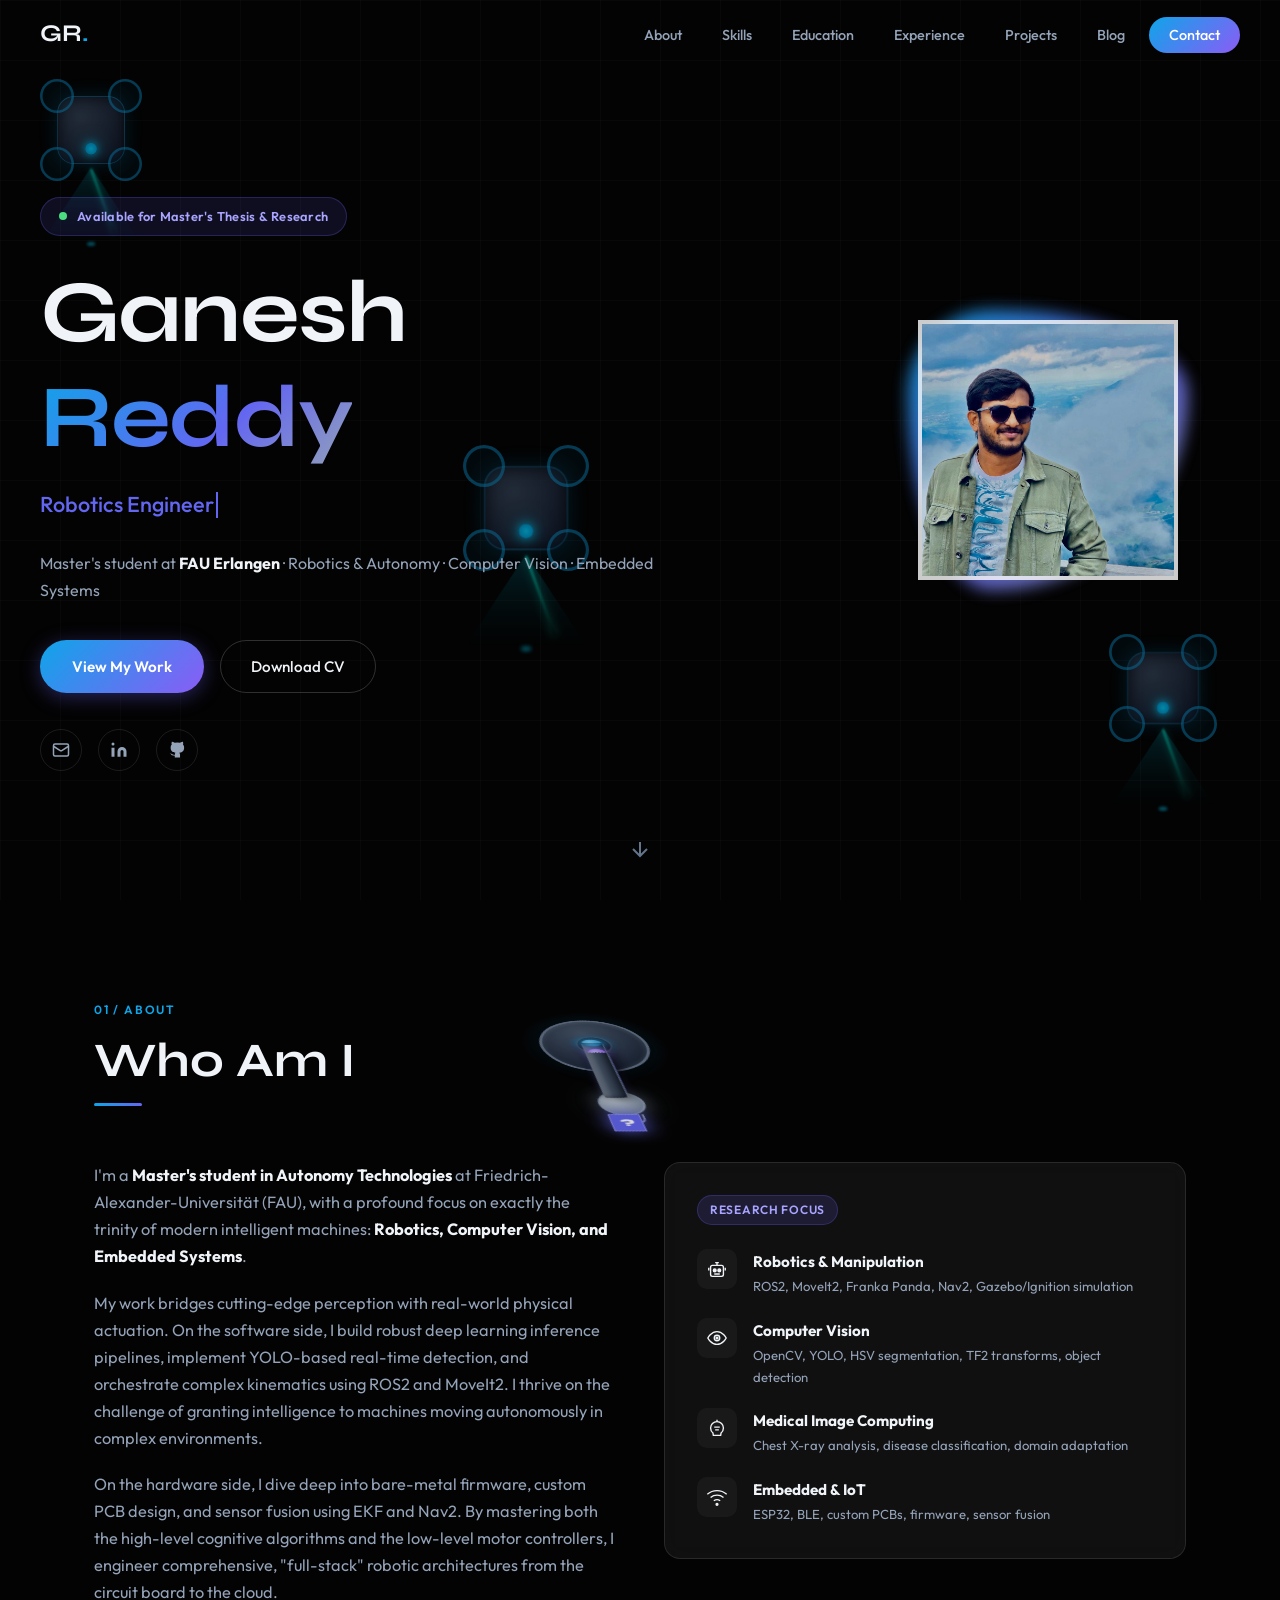
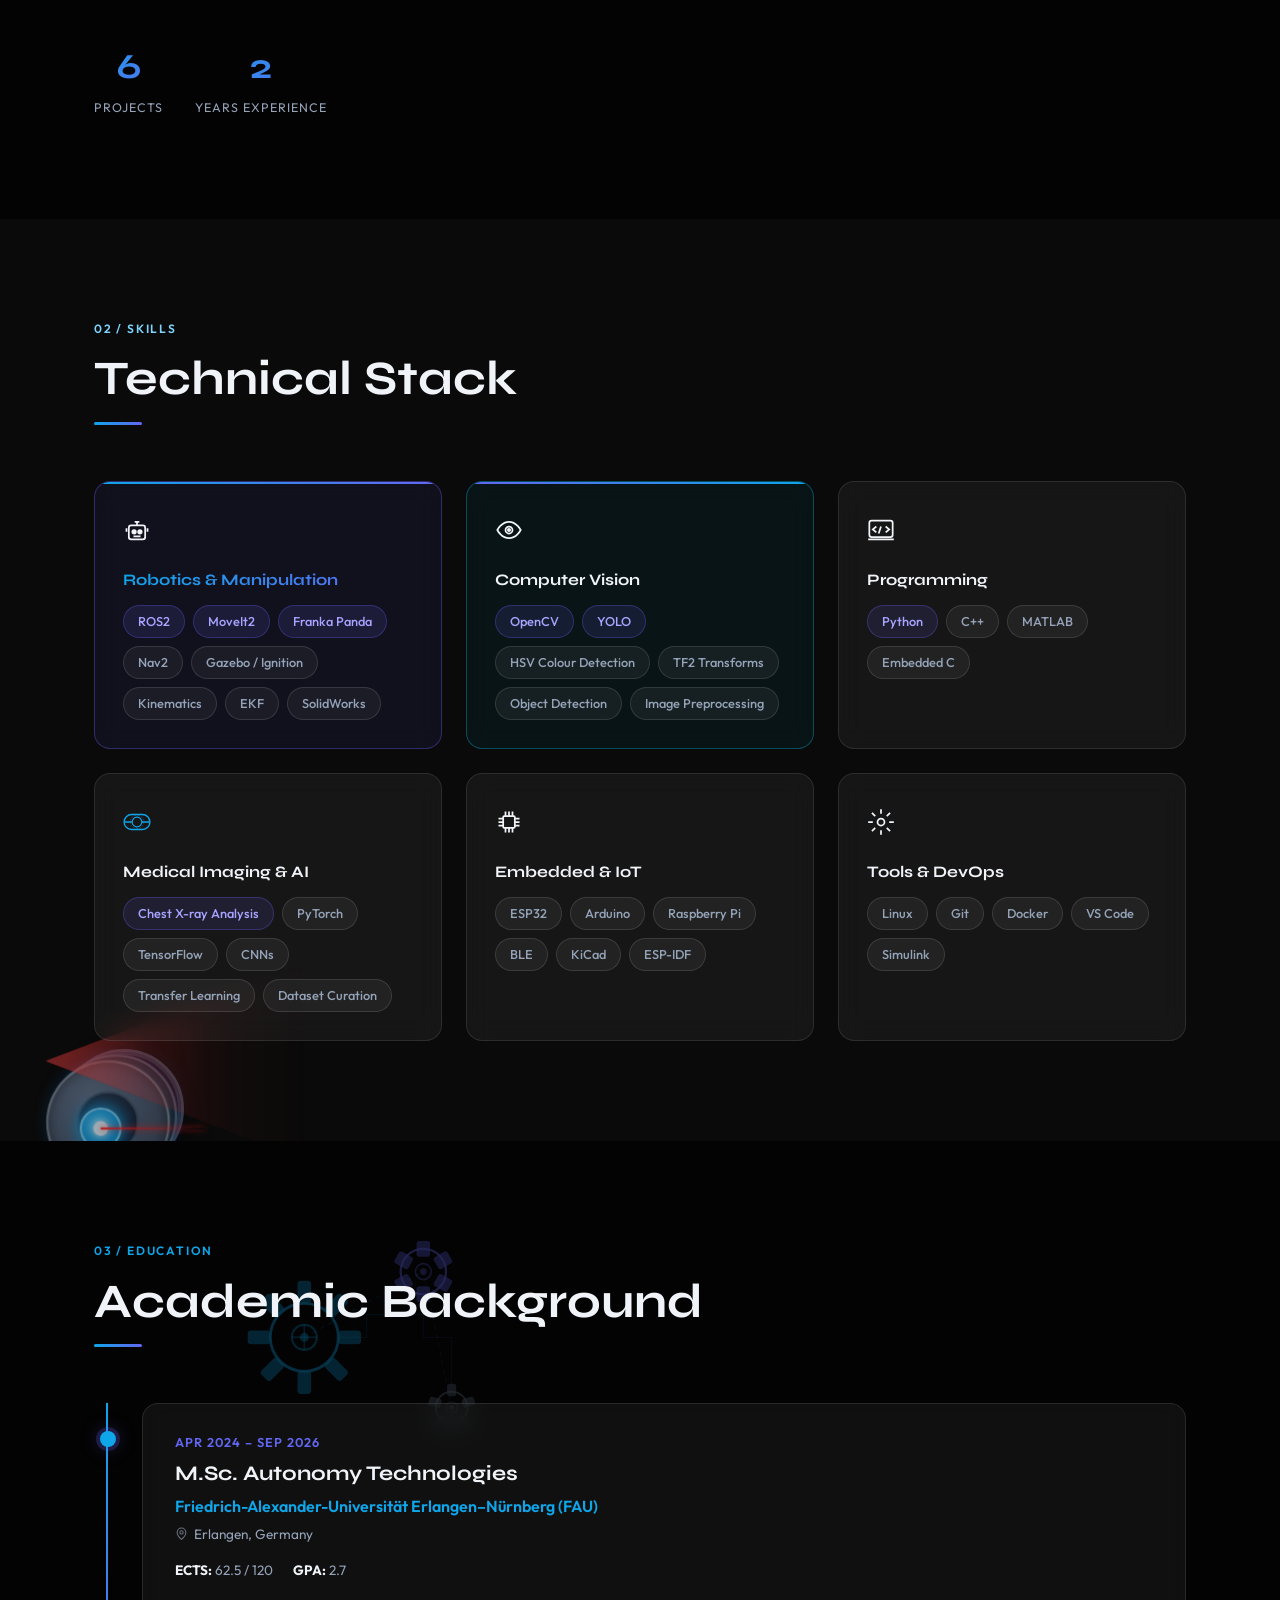
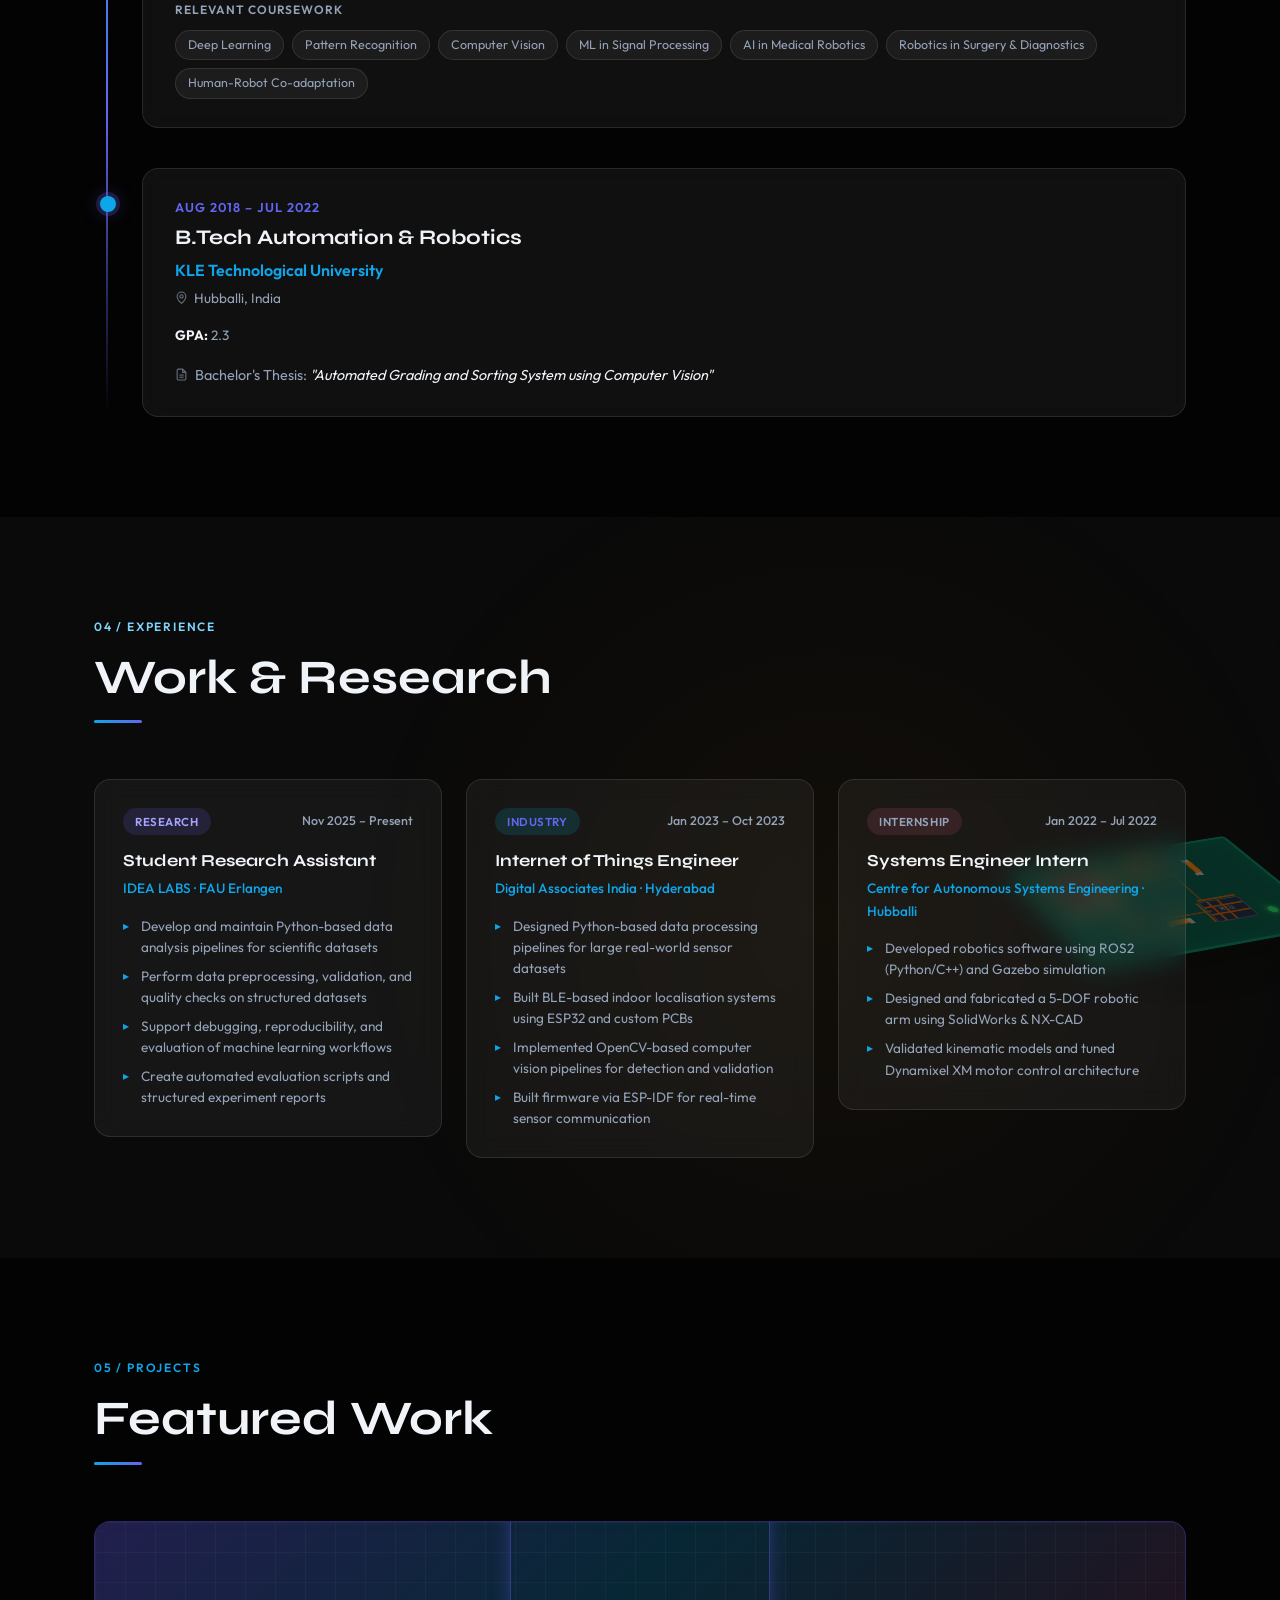
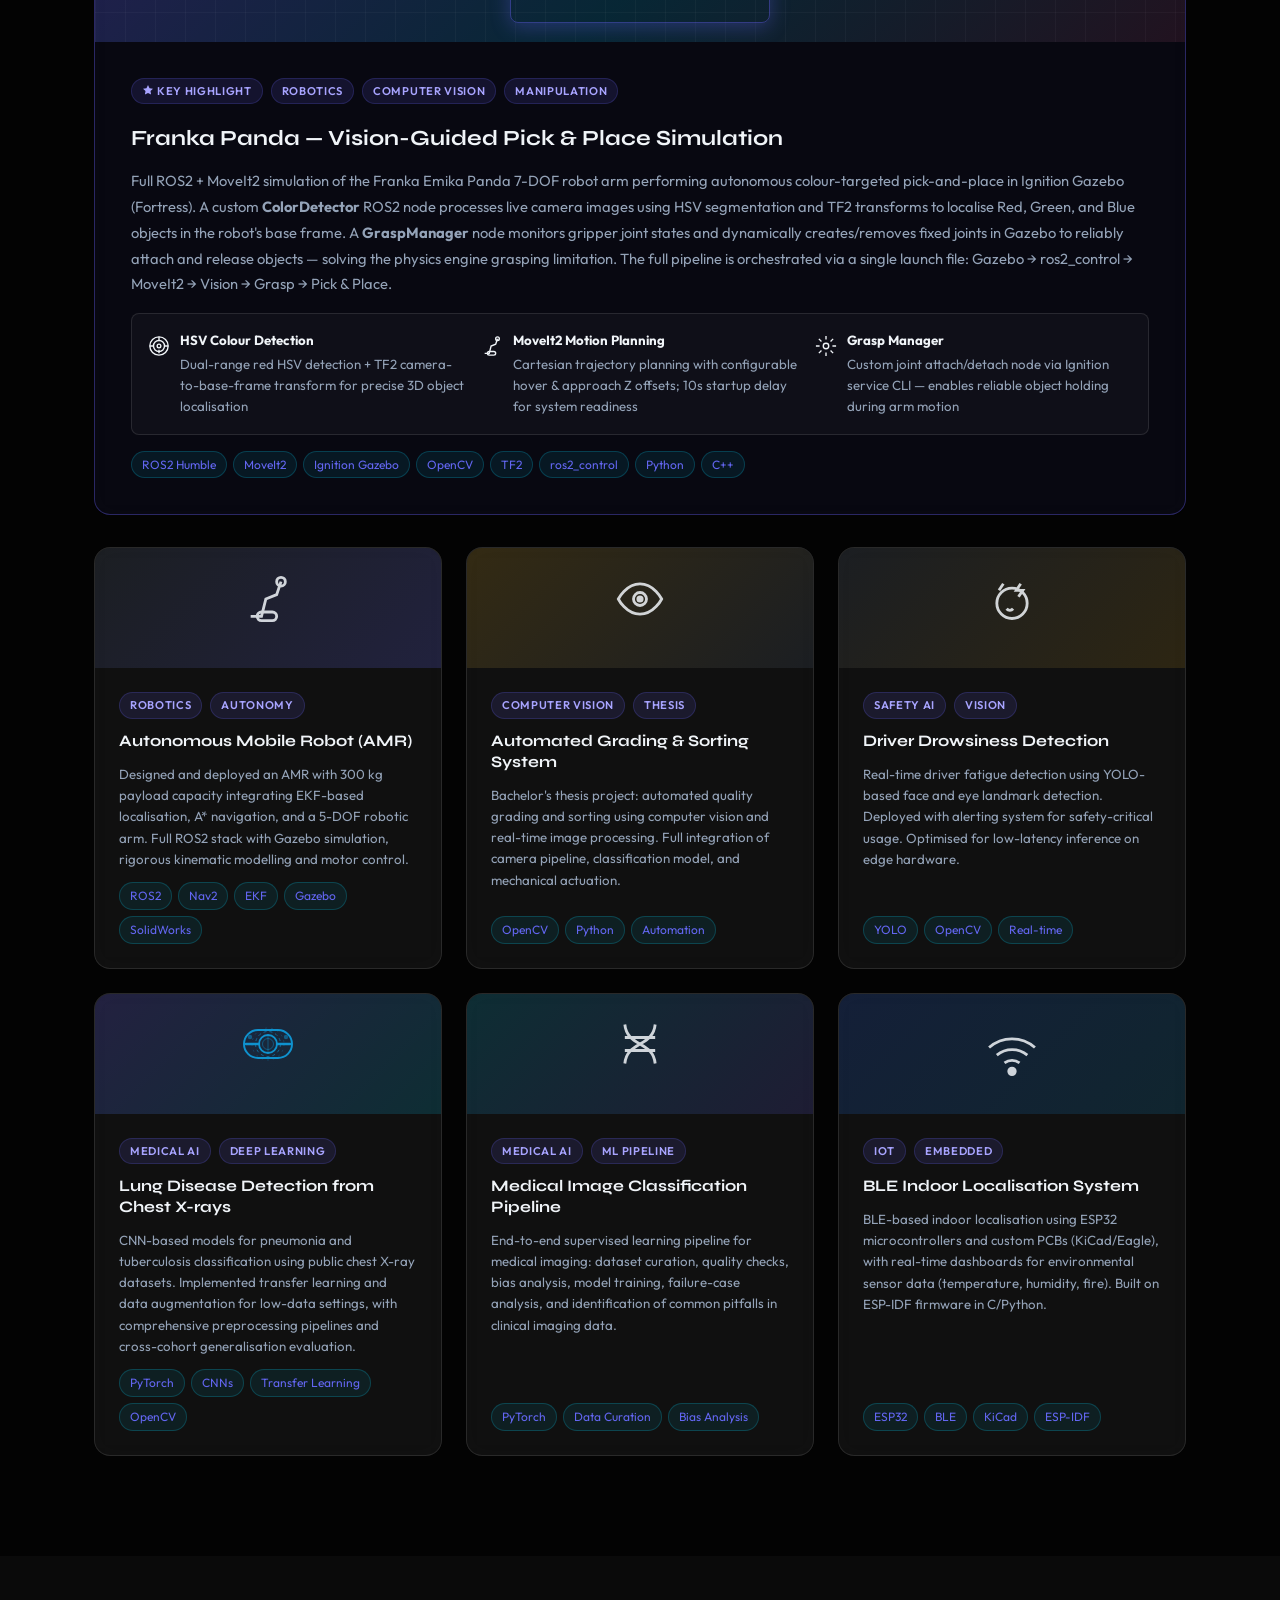
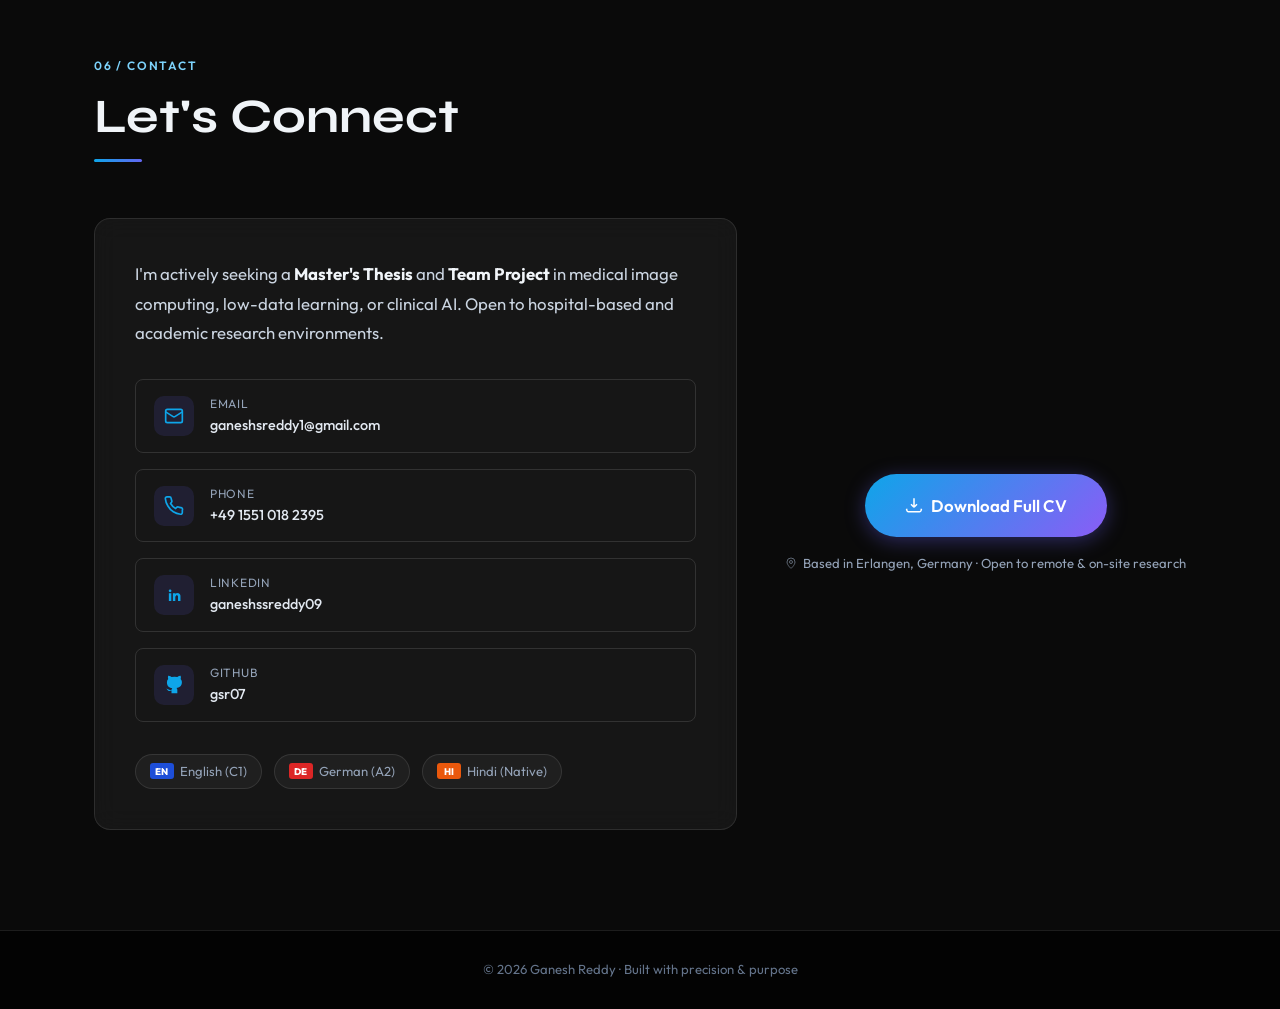
==== commit 29ea6184: "Update highlight items in index.html" ====
--- a/index.html
+++ b/index.html
@@ -143,7 +143,7 @@
         </div>
       </div>
       <div class="section-label">01 / About</div>
-      <h2 class="section-title">Who I Am<span class="arm-q-target" aria-hidden="true">?</span></h2>
+      <h2 class="section-title">Who Am I<span class="arm-q-target" aria-hidden="true">?</span></h2>
       <div class="about-grid">
         <div class="about-text">
           <p>I'm a <strong>Master's student in Autonomy Technologies</strong> at Friedrich-Alexander-Universität (FAU),
@@ -158,16 +158,12 @@
             engineer comprehensive, "full-stack" robotic architectures from the circuit board to the cloud.</p>
           <div class="about-highlights">
             <div class="highlight-item">
-              <span class="highlight-num">67.5</span>
-              <span class="highlight-label">ECTS Earned</span>
+              <span class="highlight-num">6+</span>
+              <span class="highlight-label">Projects</span>
             </div>
             <div class="highlight-item">
               <span class="highlight-num">2+</span>
               <span class="highlight-label">Years Experience</span>
-            </div>
-            <div class="highlight-item">
-              <span class="highlight-num">3</span>
-              <span class="highlight-label">Languages</span>
             </div>
           </div>
         </div>
@@ -990,4 +986,4 @@
   <script src="script.js?v=3"></script>
 </body>
 
-</html>+</html>
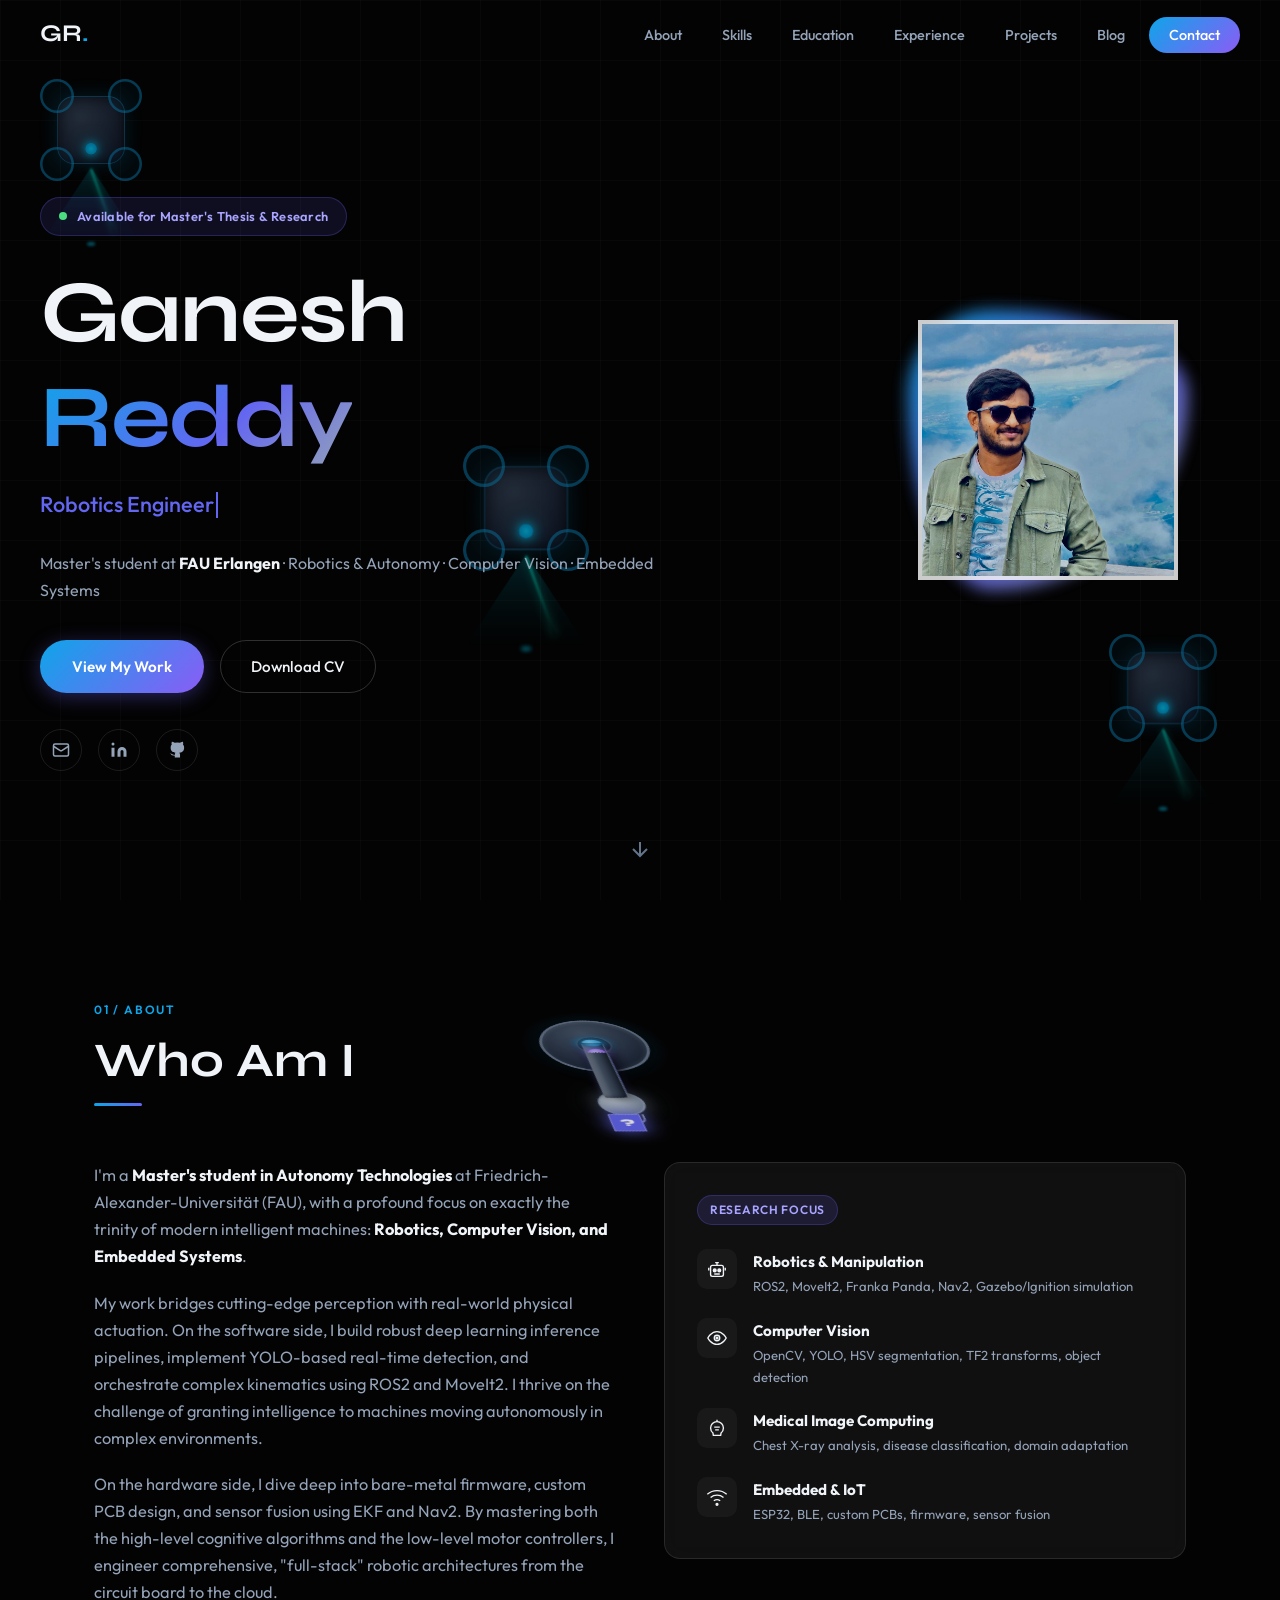
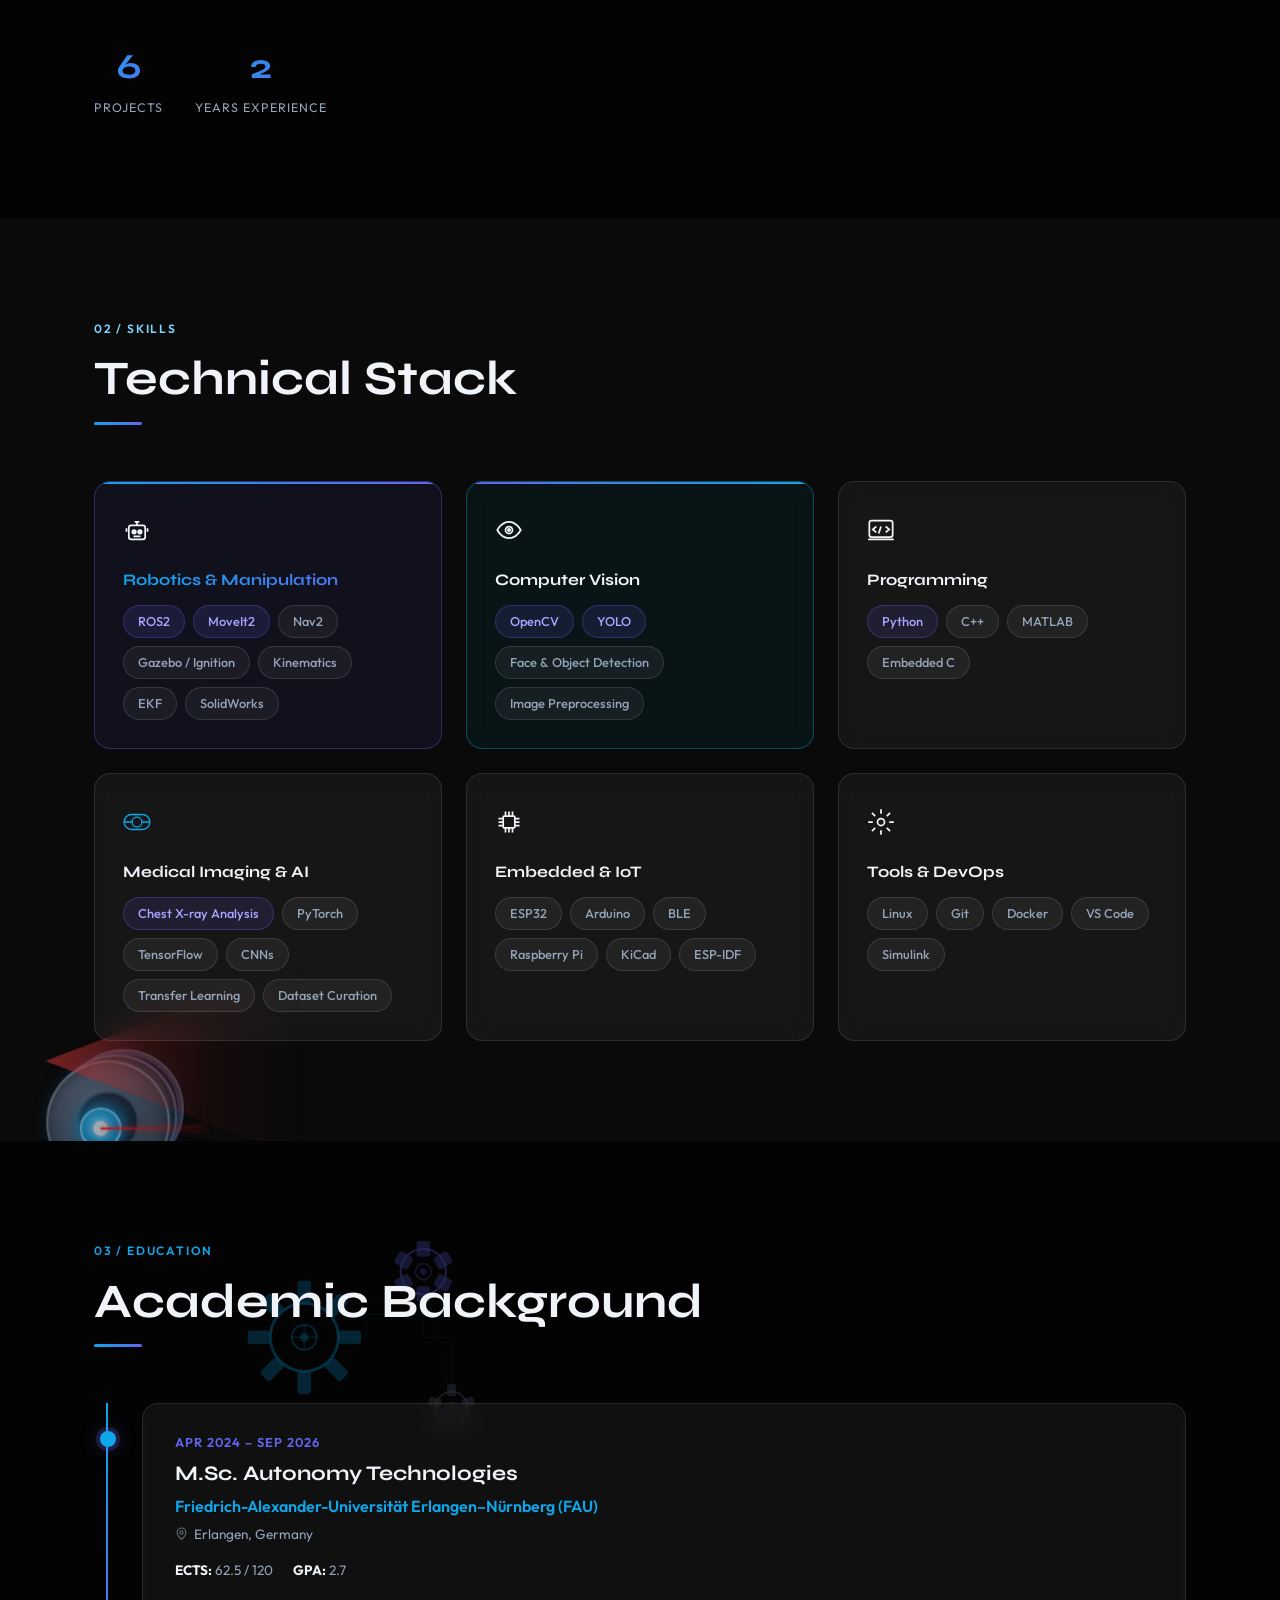
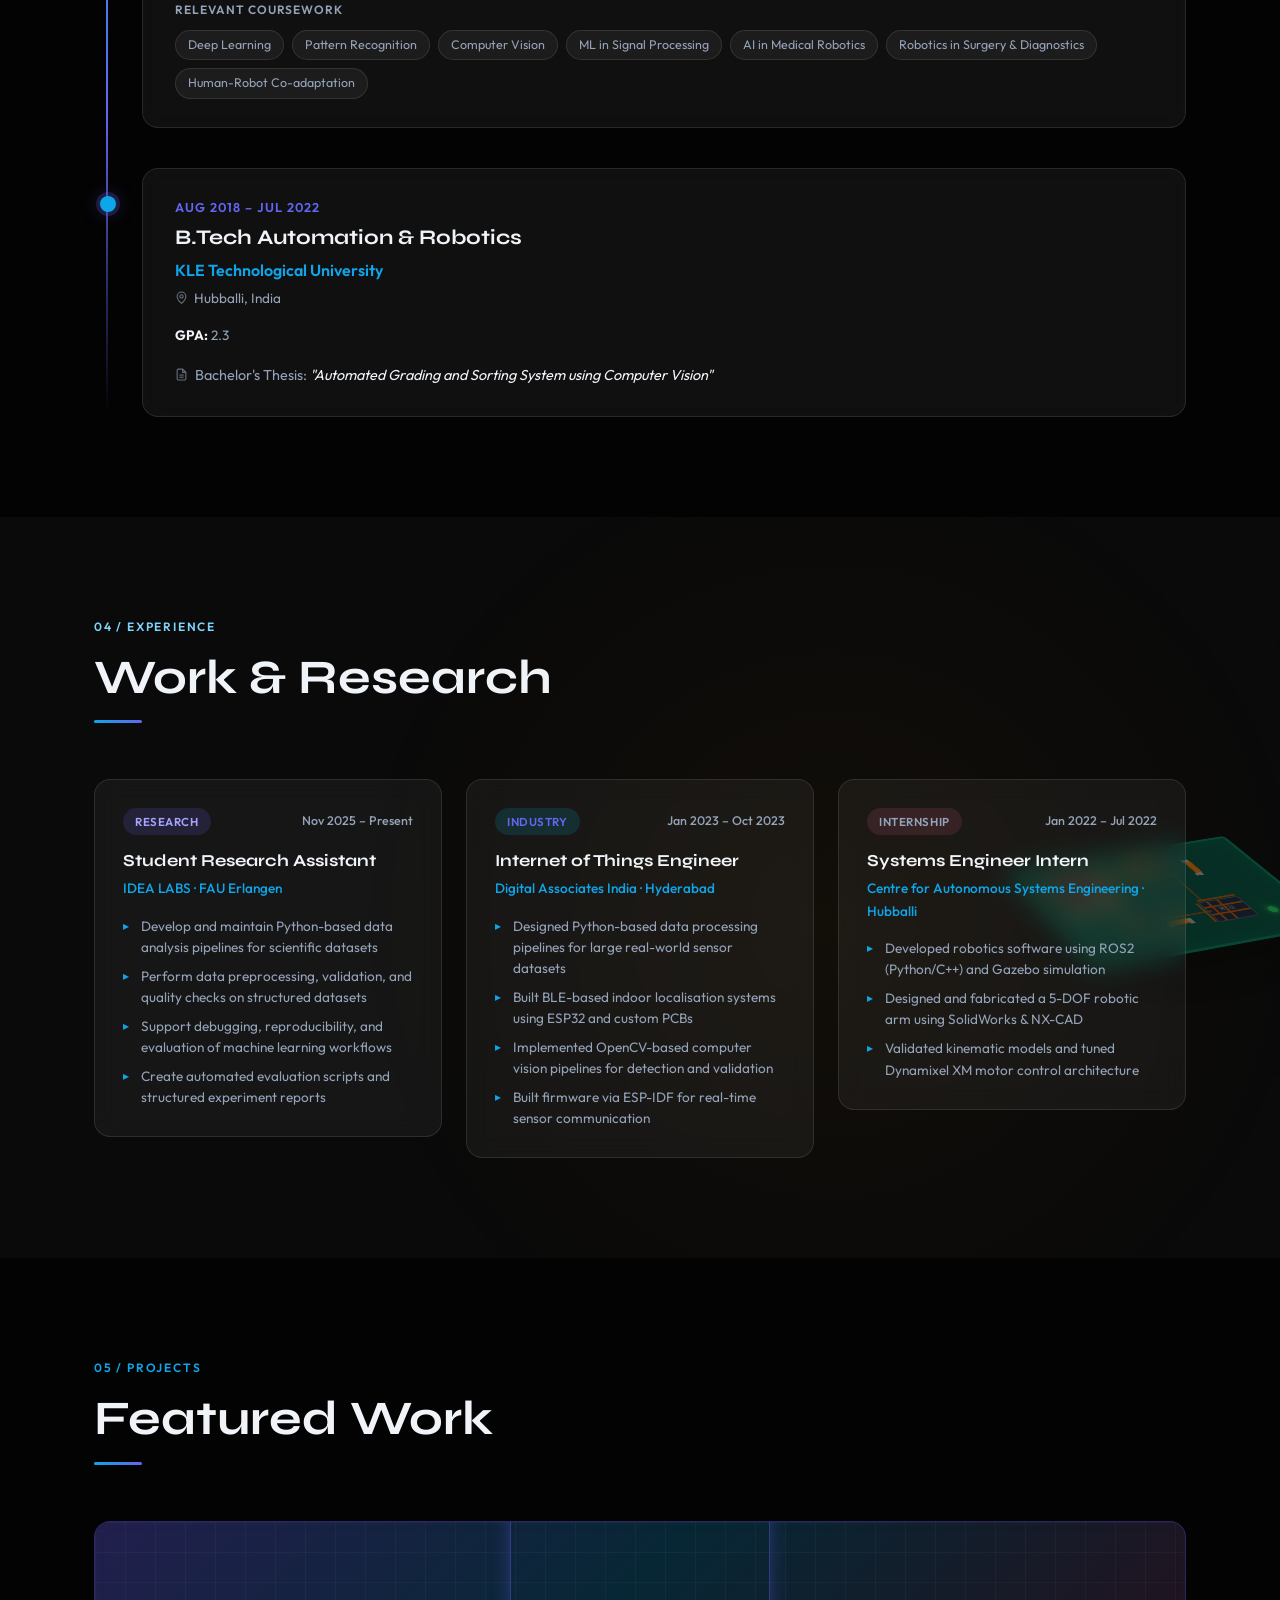
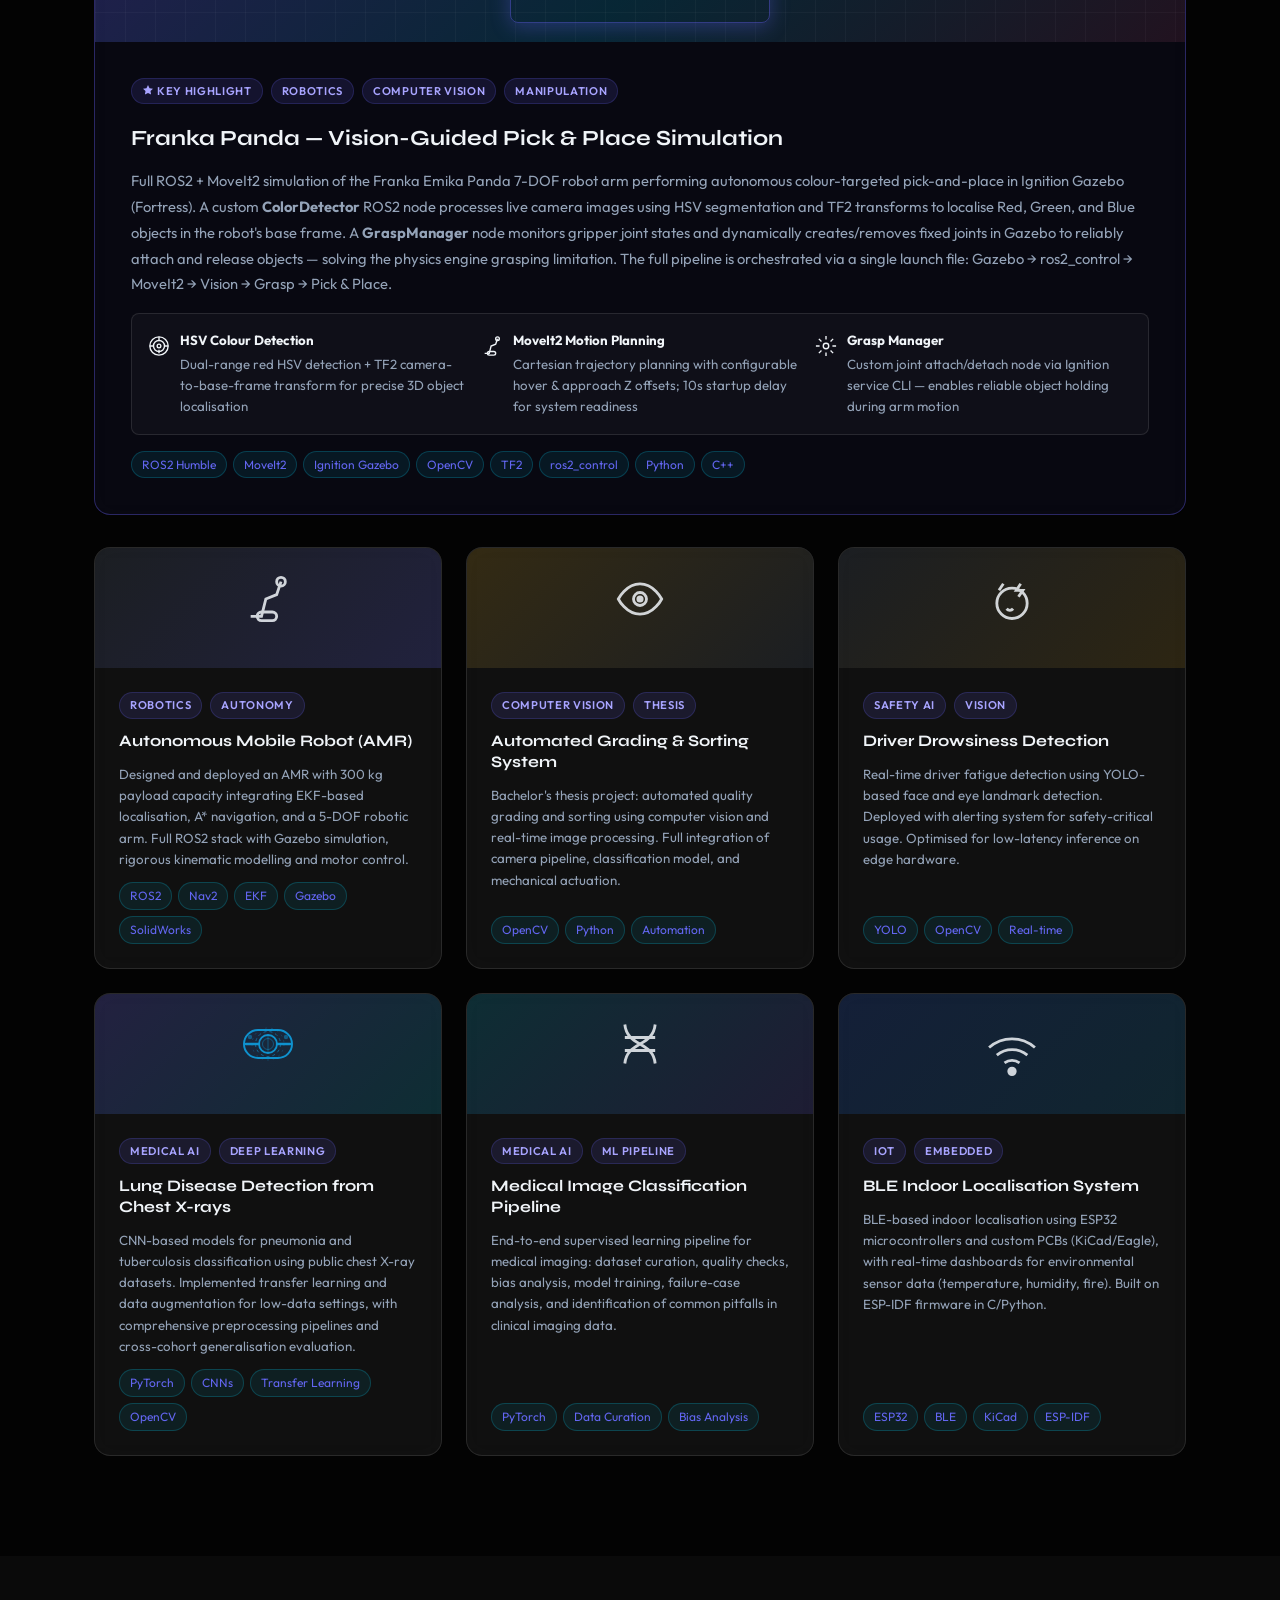
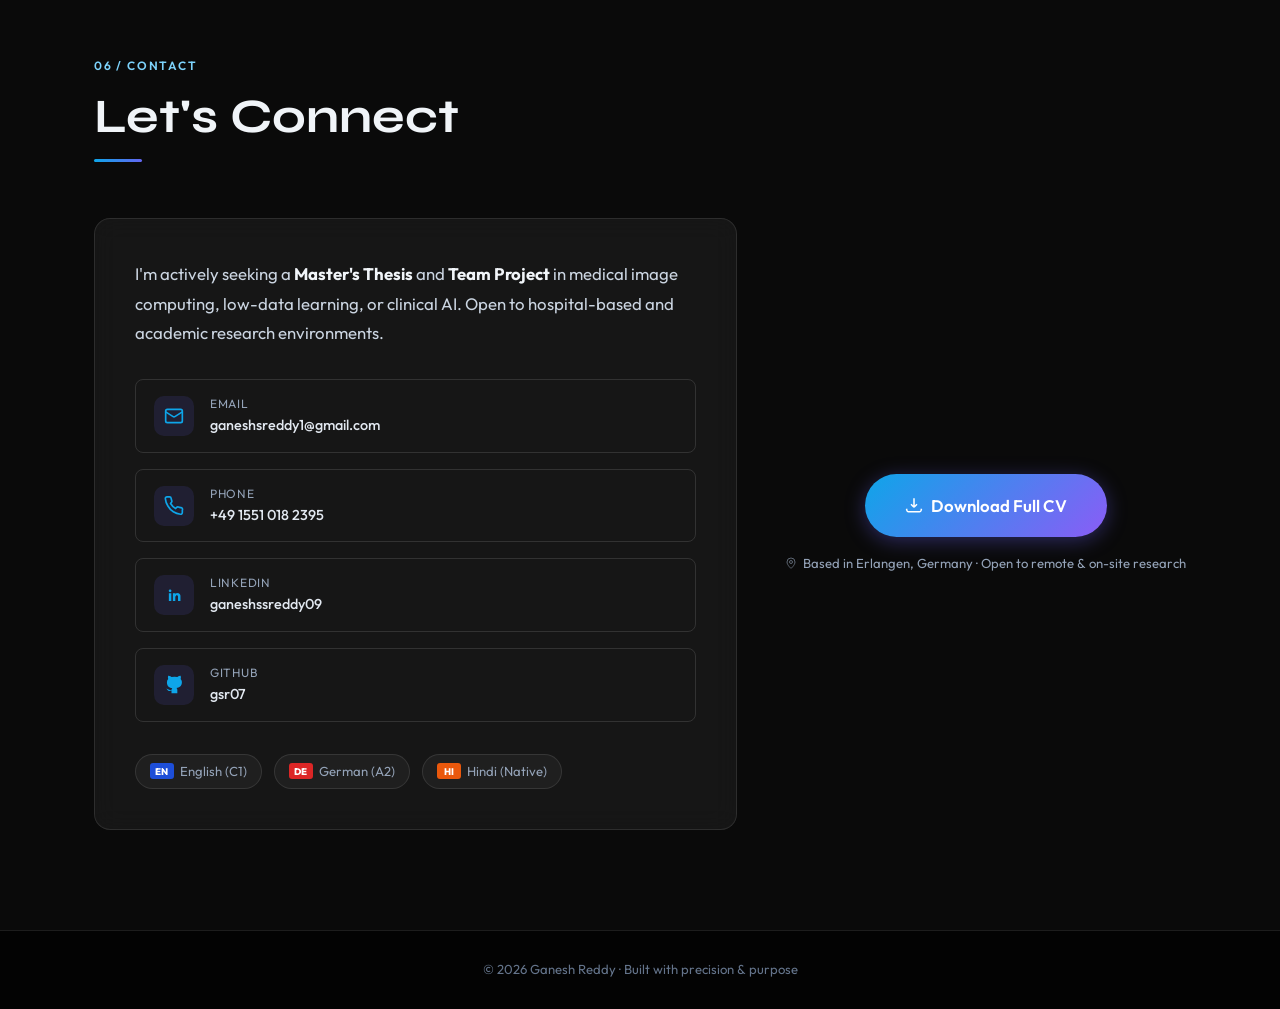
==== commit fbf27359: "feat: add interactive skill level progress bars to tag components with hover percentage display" ====
--- a/index.html
+++ b/index.html
@@ -267,14 +267,13 @@
           </div>
           <h3>Robotics &amp; Manipulation</h3>
           <div class="skill-tags">
-            <span class="tag tag-hot">ROS2</span>
-            <span class="tag tag-hot">MoveIt2</span>
-            <span class="tag tag-hot">Franka Panda</span>
-            <span class="tag">Nav2</span>
-            <span class="tag">Gazebo / Ignition</span>
-            <span class="tag">Kinematics</span>
-            <span class="tag">EKF</span>
-            <span class="tag">SolidWorks</span>
+            <span class="tag tag-hot" style="--skill-level: 90%;" data-percent="90%">ROS2</span>
+            <span class="tag tag-hot" style="--skill-level: 85%;" data-percent="85%">MoveIt2</span>
+            <span class="tag" style="--skill-level: 80%;" data-percent="80%">Nav2</span>
+            <span class="tag" style="--skill-level: 85%;" data-percent="85%">Gazebo / Ignition</span>
+            <span class="tag" style="--skill-level: 85%;" data-percent="85%">Kinematics</span>
+            <span class="tag" style="--skill-level: 75%;" data-percent="75%">EKF</span>
+            <span class="tag" style="--skill-level: 70%;" data-percent="70%">SolidWorks</span>
           </div>
         </div>
 
@@ -289,12 +288,10 @@
           </div>
           <h3>Computer Vision</h3>
           <div class="skill-tags">
-            <span class="tag tag-hot">OpenCV</span>
-            <span class="tag tag-hot">YOLO</span>
-            <span class="tag">HSV Colour Detection</span>
-            <span class="tag">TF2 Transforms</span>
-            <span class="tag">Object Detection</span>
-            <span class="tag">Image Preprocessing</span>
+            <span class="tag tag-hot" style="--skill-level: 90%;" data-percent="90%">OpenCV</span>
+            <span class="tag tag-hot" style="--skill-level: 85%;" data-percent="85%">YOLO</span>
+            <span class="tag" style="--skill-level: 85%;" data-percent="85%">Face & Object Detection</span>
+            <span class="tag" style="--skill-level: 85%;" data-percent="85%">Image Preprocessing</span>
           </div>
         </div>
 
@@ -309,10 +306,10 @@
           </div>
           <h3>Programming</h3>
           <div class="skill-tags">
-            <span class="tag tag-hot">Python</span>
-            <span class="tag">C++</span>
-            <span class="tag">MATLAB</span>
-            <span class="tag">Embedded C</span>
+            <span class="tag tag-hot" style="--skill-level: 95%;" data-percent="75%">Python</span>
+            <span class="tag" style="--skill-level: 85%;" data-percent="75%">C++</span>
+            <span class="tag" style="--skill-level: 75%;" data-percent="75%">MATLAB</span>
+            <span class="tag" style="--skill-level: 80%;" data-percent="70%">Embedded C</span>
           </div>
         </div>
 
@@ -330,12 +327,12 @@
           </div>
           <h3>Medical Imaging &amp; AI</h3>
           <div class="skill-tags">
-            <span class="tag tag-hot">Chest X-ray Analysis</span>
-            <span class="tag">PyTorch</span>
-            <span class="tag">TensorFlow</span>
-            <span class="tag">CNNs</span>
-            <span class="tag">Transfer Learning</span>
-            <span class="tag">Dataset Curation</span>
+            <span class="tag tag-hot" style="--skill-level: 85%;" data-percent="85%">Chest X-ray Analysis</span>
+            <span class="tag" style="--skill-level: 80%;" data-percent="75%">PyTorch</span>
+            <span class="tag" style="--skill-level: 75%;" data-percent="75%">TensorFlow</span>
+            <span class="tag" style="--skill-level: 85%;" data-percent="80%">CNNs</span>
+            <span class="tag" style="--skill-level: 80%;" data-percent="75%">Transfer Learning</span>
+            <span class="tag" style="--skill-level: 85%;" data-percent="80%">Dataset Curation</span>
           </div>
         </div>
 
@@ -349,12 +346,12 @@
           </div>
           <h3>Embedded &amp; IoT</h3>
           <div class="skill-tags">
-            <span class="tag">ESP32</span>
-            <span class="tag">Arduino</span>
-            <span class="tag">Raspberry Pi</span>
-            <span class="tag">BLE</span>
-            <span class="tag">KiCad</span>
-            <span class="tag">ESP-IDF</span>
+            <span class="tag" style="--skill-level: 90%;" data-percent="90%">ESP32</span>
+            <span class="tag" style="--skill-level: 85%;" data-percent="95%">Arduino</span>
+            <span class="tag" style="--skill-level: 75%;" data-percent="75%">BLE</span>
+            <span class="tag" style="--skill-level: 80%;" data-percent="80%">Raspberry Pi</span>
+            <span class="tag" style="--skill-level: 70%;" data-percent="70%">KiCad</span>
+            <span class="tag" style="--skill-level: 80%;" data-percent="80%">ESP-IDF</span>
           </div>
         </div>
 
@@ -369,11 +366,11 @@
           </div>
           <h3>Tools &amp; DevOps</h3>
           <div class="skill-tags">
-            <span class="tag">Linux</span>
-            <span class="tag">Git</span>
-            <span class="tag">Docker</span>
-            <span class="tag">VS Code</span>
-            <span class="tag">Simulink</span>
+            <span class="tag" style="--skill-level: 90%;" data-percent="90%">Linux</span>
+            <span class="tag" style="--skill-level: 90%;" data-percent="90%">Git</span>
+            <span class="tag" style="--skill-level: 80%;" data-percent="75%">Docker</span>
+            <span class="tag" style="--skill-level: 95%;" data-percent="95%">VS Code</span>
+            <span class="tag" style="--skill-level: 70%;" data-percent="70%">Simulink</span>
           </div>
         </div>
 
@@ -986,4 +983,4 @@
   <script src="script.js?v=3"></script>
 </body>
 
-</html>
+</html>
--- a/style.css
+++ b/style.css
@@ -232,7 +232,10 @@
 
 /* ── Tags ─────────────────────────────────────────── */
 .tag {
-  display: inline-block;
+  display: inline-flex;
+  align-items: center;
+  position: relative;
+  overflow: hidden;
   padding: 5px 14px;
   background: rgba(255, 255, 255, 0.05);
   border: 1px solid rgba(255, 255, 255, 0.12);
@@ -240,18 +243,60 @@
   font-size: 0.8rem;
   font-weight: 500;
   color: var(--text-muted);
-  transition: all var(--transition);
+  transition: all 0.4s cubic-bezier(0.4, 0, 0.2, 1);
+  cursor: pointer;
+  z-index: 1;
+}
+
+.tag::before {
+  content: '';
+  position: absolute;
+  top: 0;
+  left: 0;
+  height: 100%;
+  width: 0;
+  background: linear-gradient(90deg, rgba(108, 99, 255, 0.2), rgba(108, 99, 255, 0.05));
+  transition: width 0.5s cubic-bezier(0.4, 0, 0.2, 1);
+  z-index: -1;
+  border-radius: 50px;
 }
 
 .tag:hover {
   border-color: var(--accent);
   color: var(--accent);
+  padding-right: 48px; /* Make space for percentage */
+}
+
+.tag:hover::before {
+  width: var(--skill-level, 100%);
+}
+
+.tag::after {
+  content: attr(data-percent);
+  position: absolute;
+  right: 14px;
+  opacity: 0;
+  transform: translateX(10px);
+  color: var(--accent);
+  font-weight: 600;
+  font-size: 0.75rem;
+  transition: all 0.4s cubic-bezier(0.4, 0, 0.2, 1);
+  pointer-events: none;
+}
+
+.tag:hover::after {
+  opacity: 1;
+  transform: translateX(0);
 }
 
 .tag-hot {
   background: rgba(108, 99, 255, 0.12);
   border-color: rgba(108, 99, 255, 0.3);
   color: #a8a4ff;
+}
+
+.tag-hot::before {
+  background: linear-gradient(90deg, rgba(108, 99, 255, 0.3), rgba(108, 99, 255, 0.1));
 }
 
 .tag-sm {
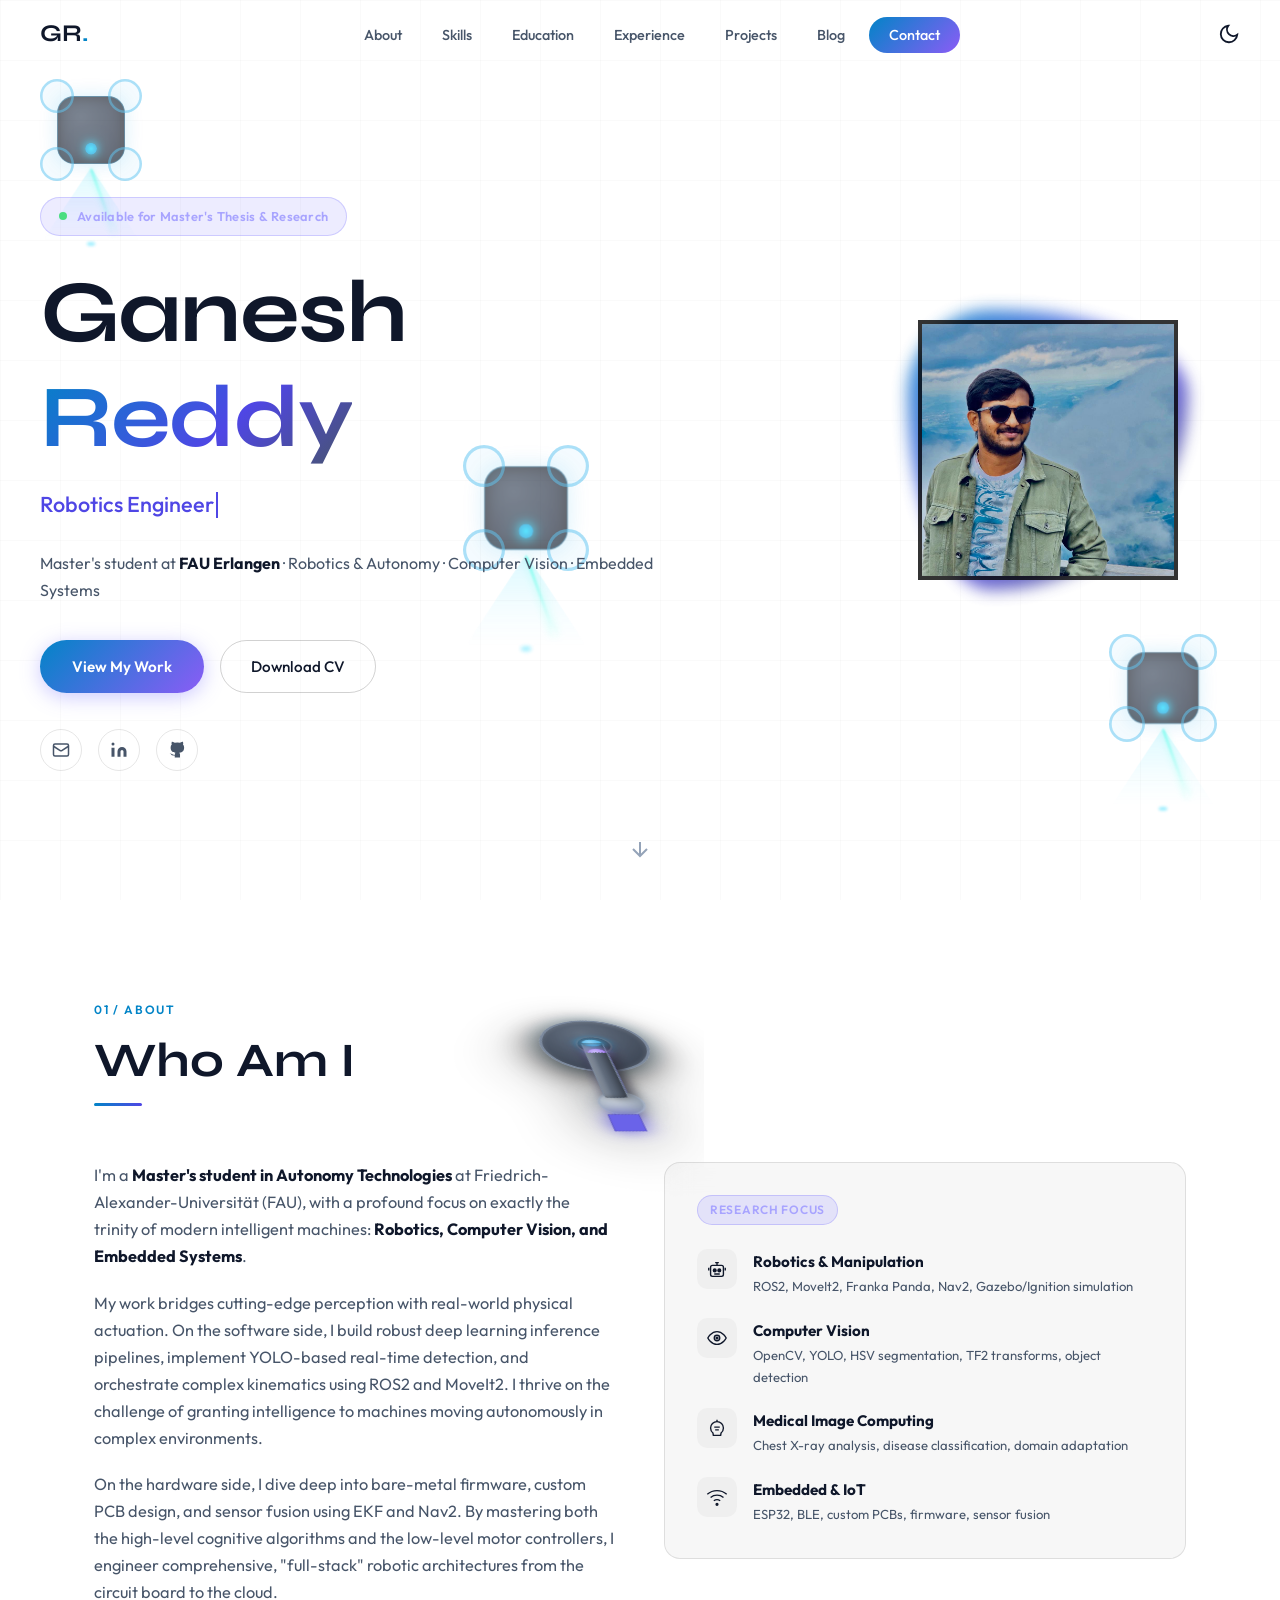
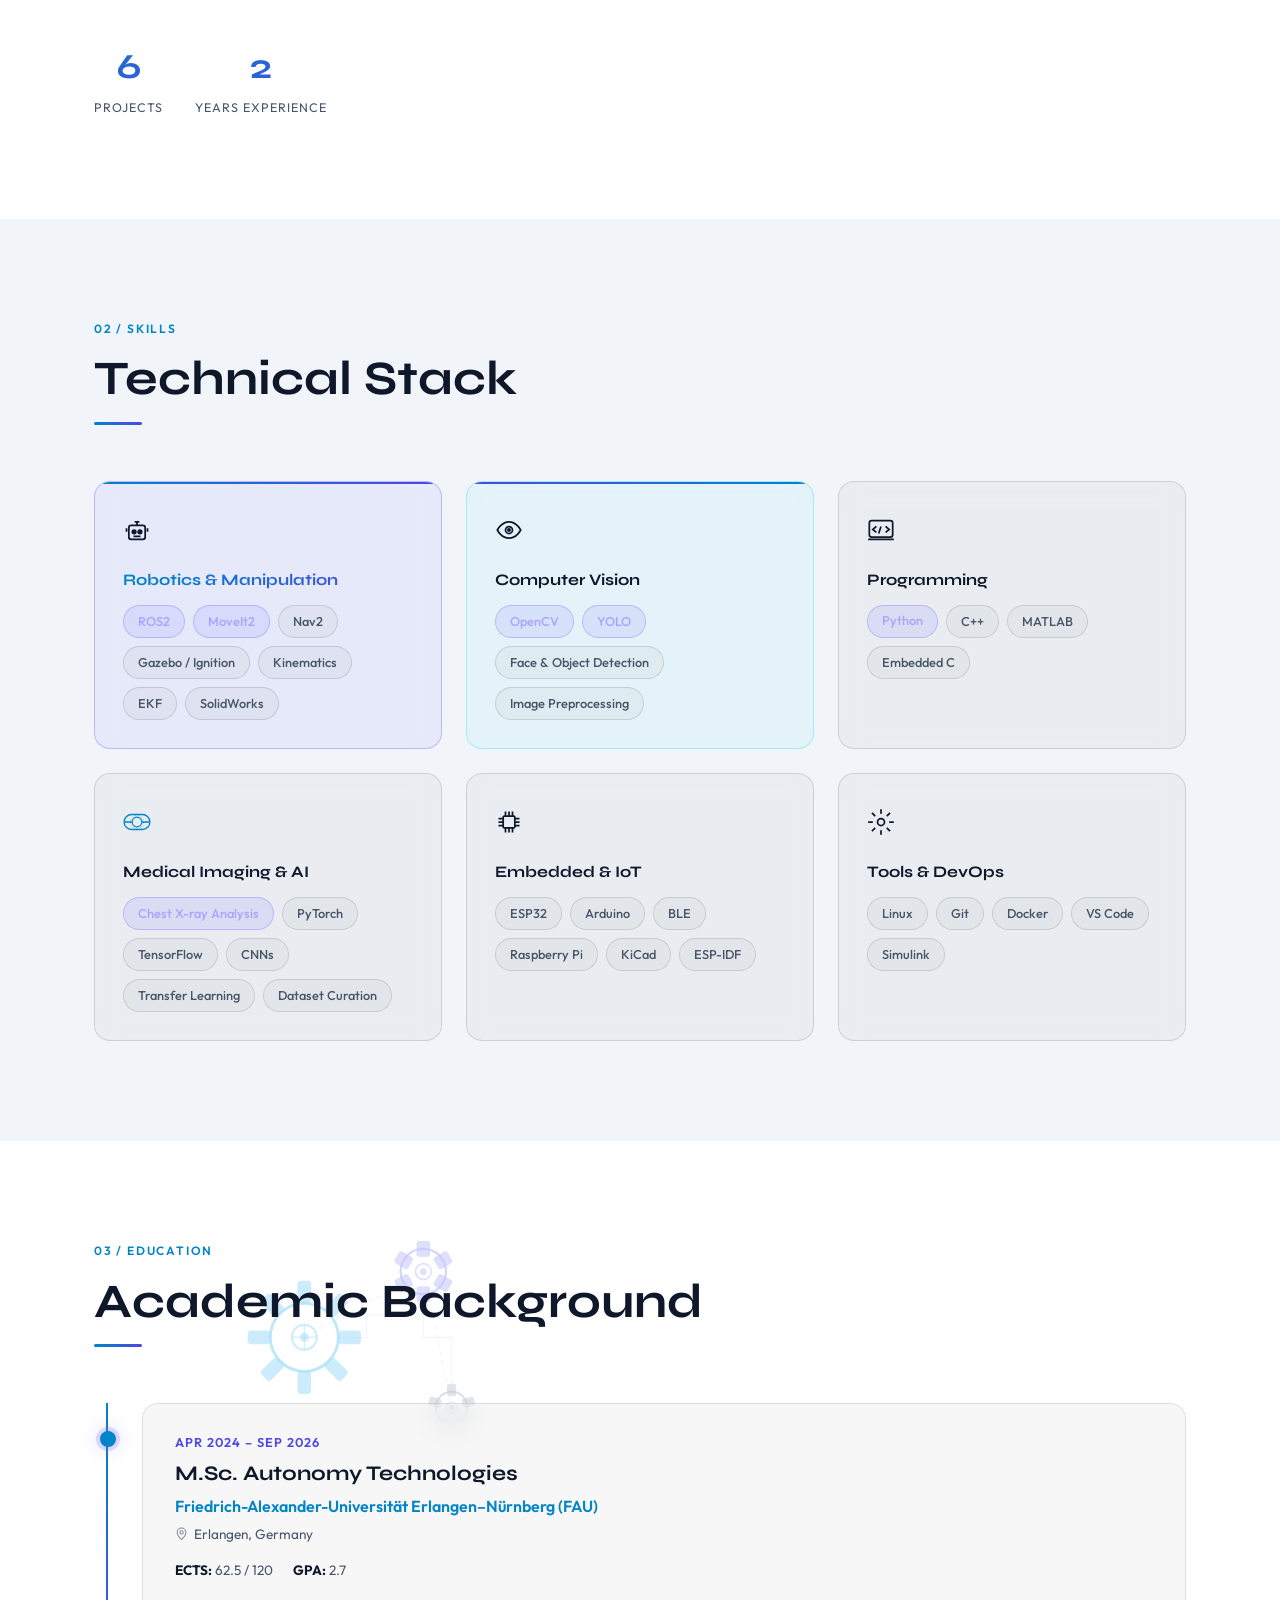
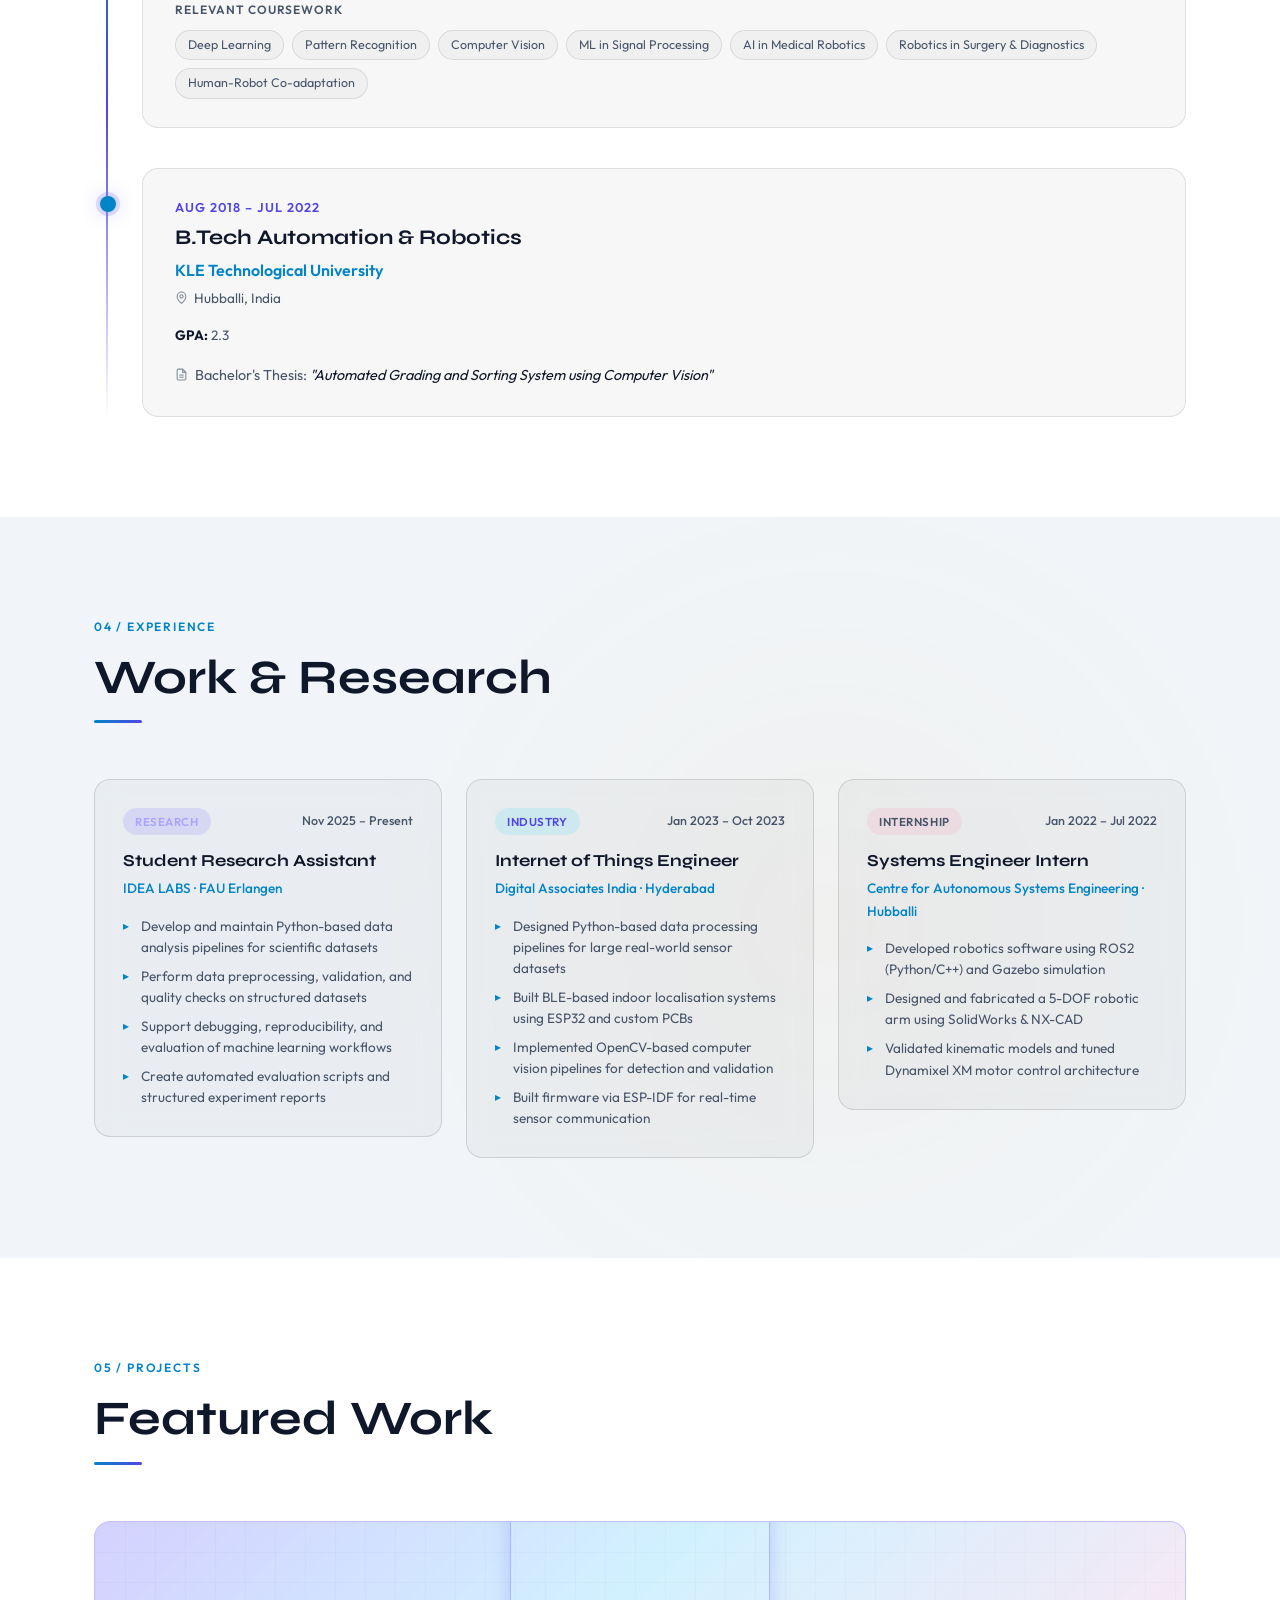
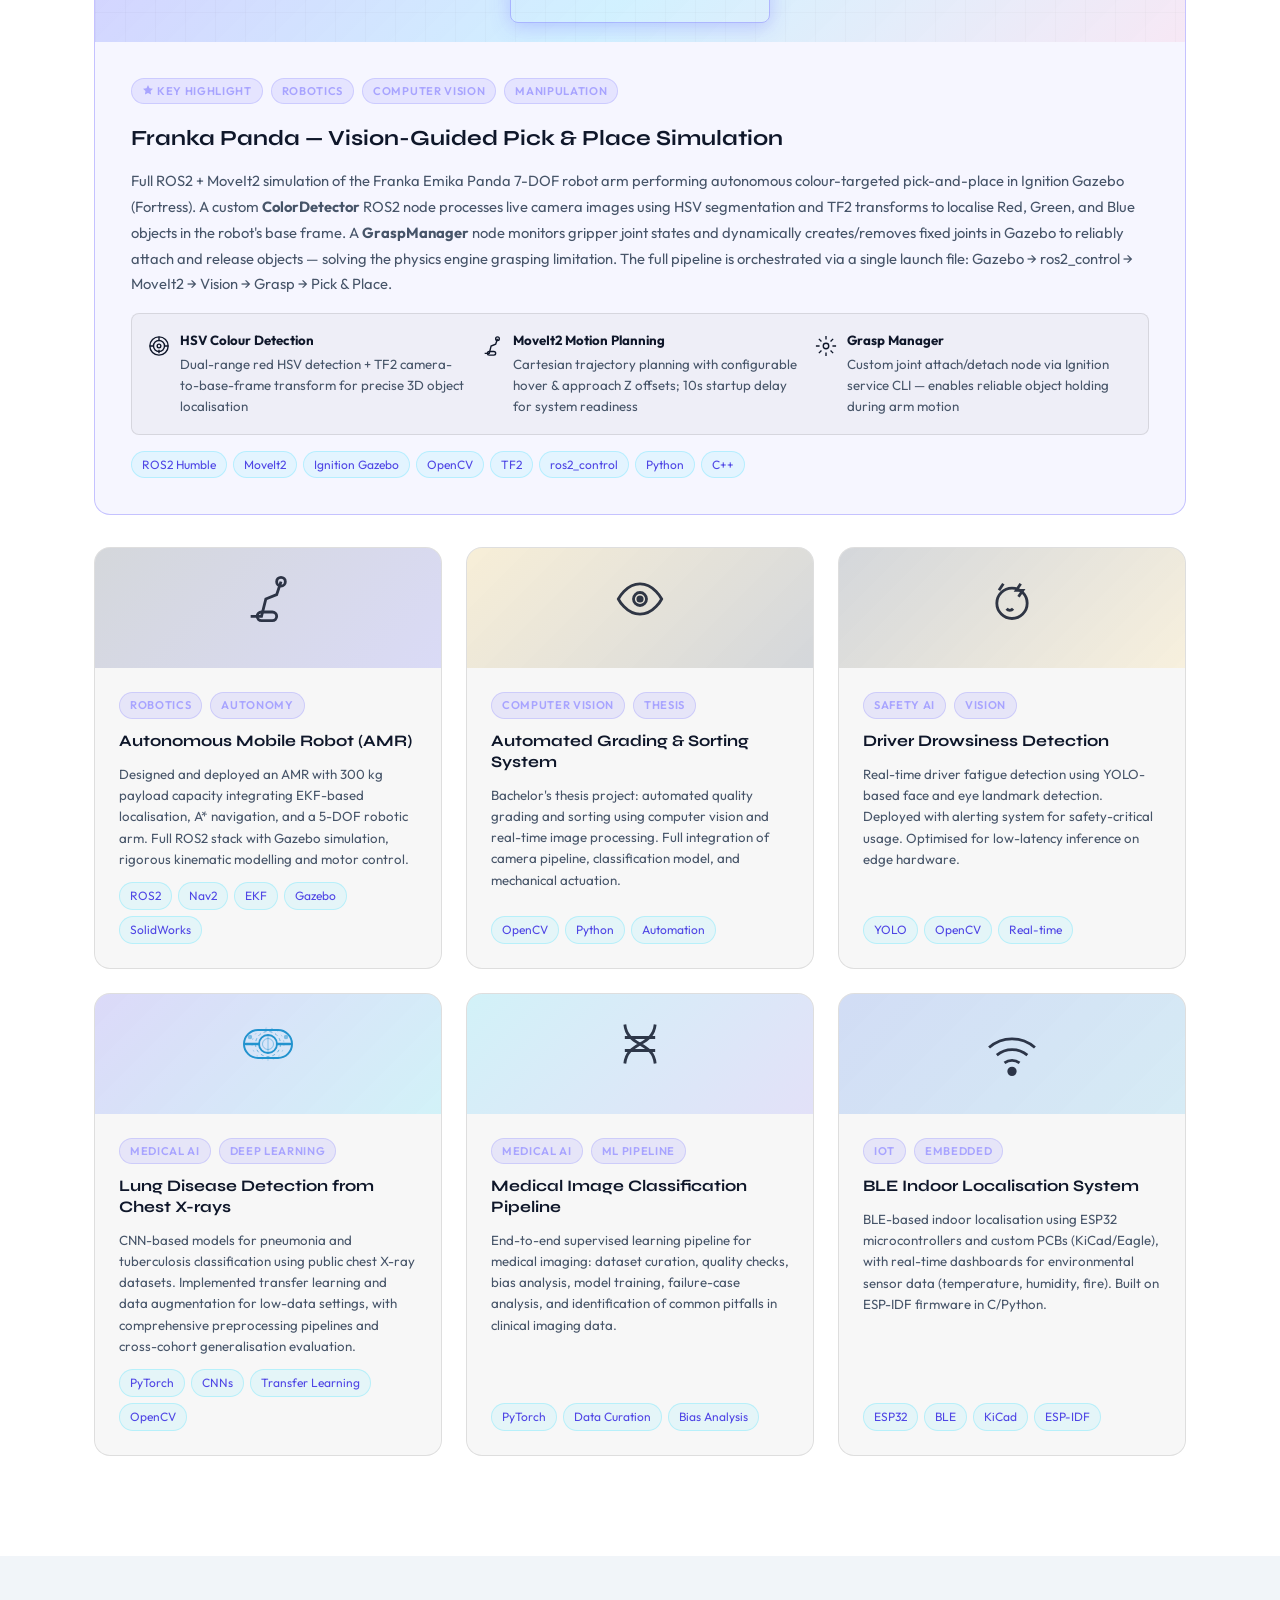
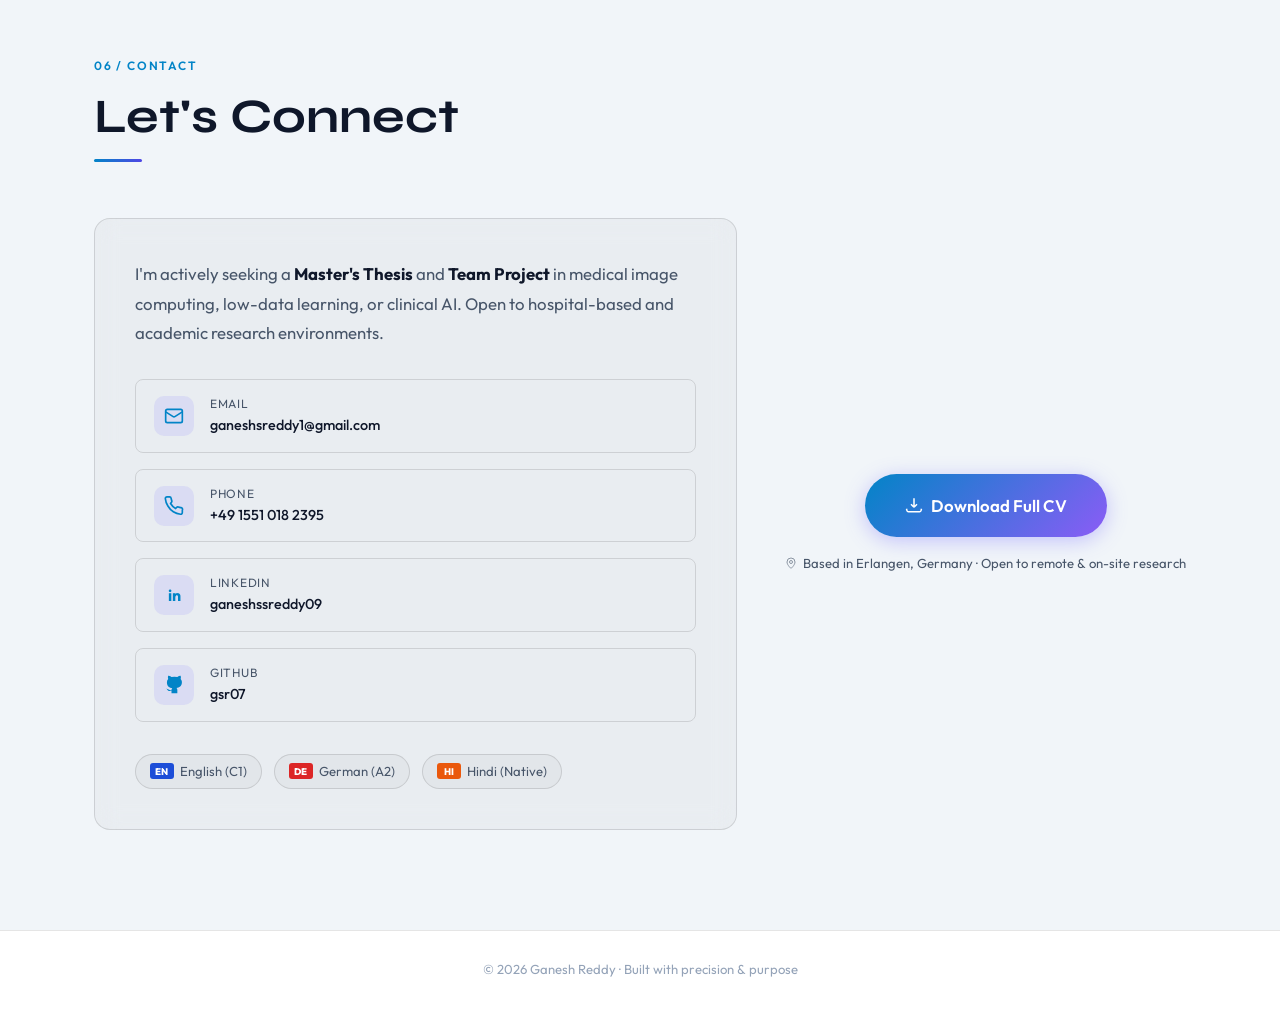
==== commit 91e551df: "feat: implement light/dark theme support with CSS variables and toggle functionality" ====
--- a/index.html
+++ b/index.html
@@ -12,7 +12,13 @@
   <link
     href="https://fonts.googleapis.com/css2?family=Outfit:wght@300;400;500;600;700&family=Syne:wght@400;500;600;700;800&display=swap"
     rel="stylesheet" />
-  <link rel="stylesheet" href="style.css?v=19" />
+  <link rel="stylesheet" href="style.css?v=20" />
+  <script>
+    const savedTheme = localStorage.getItem('theme');
+    if (savedTheme === 'light' || (!savedTheme && window.matchMedia('(prefers-color-scheme: light)').matches)) {
+      document.documentElement.setAttribute('data-theme', 'light');
+    }
+  </script>
 </head>
 
 <body>
@@ -28,9 +34,27 @@
       <li><a href="blog.html">Blog</a></li>
       <li><a href="#contact" class="btn-nav">Contact</a></li>
     </ul>
-    <button id="hamburger" aria-label="Toggle menu">
-      <span></span><span></span><span></span>
-    </button>
+    <div class="nav-controls" style="display: flex; align-items: center; gap: 16px;">
+      <button id="theme-toggle" class="theme-btn" aria-label="Toggle theme" style="background: transparent; border: none; color: var(--text); cursor: pointer; display: flex; align-items: center;">
+        <svg class="sun-icon" viewBox="0 0 24 24" fill="none" stroke="currentColor" stroke-width="2" style="width: 22px; height: 22px;">
+          <circle cx="12" cy="12" r="5"></circle>
+          <line x1="12" y1="1" x2="12" y2="3"></line>
+          <line x1="12" y1="21" x2="12" y2="23"></line>
+          <line x1="4.22" y1="4.22" x2="5.64" y2="5.64"></line>
+          <line x1="18.36" y1="18.36" x2="19.78" y2="19.78"></line>
+          <line x1="1" y1="12" x2="3" y2="12"></line>
+          <line x1="21" y1="12" x2="23" y2="12"></line>
+          <line x1="4.22" y1="19.78" x2="5.64" y2="18.36"></line>
+          <line x1="18.36" y1="5.64" x2="19.78" y2="4.22"></line>
+        </svg>
+        <svg class="moon-icon" viewBox="0 0 24 24" fill="none" stroke="currentColor" stroke-width="2" style="width: 22px; height: 22px; display: none;">
+          <path d="M21 12.79A9 9 0 1 1 11.21 3 7 7 0 0 0 21 12.79z"></path>
+        </svg>
+      </button>
+      <button id="hamburger" aria-label="Toggle menu">
+        <span></span><span></span><span></span>
+      </button>
+    </div>
   </nav>
 
   <section id="hero">
--- a/style.css
+++ b/style.css
@@ -30,11 +30,46 @@
   --glow: 0 0 30px rgba(14, 165, 233, 0.35);
   --nav-h: 68px;
   --transition: 0.3s cubic-bezier(0.4, 0, 0.2, 1);
+  /* Glass and opacity variables for theming */
+  --glass-bg: rgba(255, 255, 255, 0.05);
+  --glass-bg-hover: rgba(255, 255, 255, 0.08);
+  --glass-bg-active: rgba(255, 255, 255, 0.12);
+  --glass-border: rgba(255, 255, 255, 0.12);
+  --glass-border-strong: rgba(255, 255, 255, 0.18);
+  --glass-border-light: rgba(255, 255, 255, 0.07);
+  --glass-highlight: rgba(255, 255, 255, 0.8);
+  --glass-overlay: rgba(255, 255, 255, 0.02);
+  --nav-bg: rgba(3, 3, 3, 0.88);
+}
+
+html[data-theme="light"] {
+  --bg: #ffffff;
+  --bg-alt: #f1f5f9;
+  --surface: rgba(0, 0, 0, 0.03);
+  --surface-border: rgba(0, 0, 0, 0.1);
+  --accent: #0284c7;  
+  --accent-2: #4f46e5;
+  --accent-3: #475569;
+  --text: #0f172a;
+  --text-muted: #475569;
+  --text-dim: #94a3b8;
+  --shadow: 0 8px 30px rgba(0, 0, 0, 0.1);
+  --glow: 0 0 30px rgba(14, 165, 233, 0.15);
+  --glass-bg: rgba(0, 0, 0, 0.03);
+  --glass-bg-hover: rgba(0, 0, 0, 0.06);
+  --glass-bg-active: rgba(0, 0, 0, 0.1);
+  --glass-border: rgba(0, 0, 0, 0.12);
+  --glass-border-strong: rgba(0, 0, 0, 0.18);
+  --glass-border-light: rgba(0, 0, 0, 0.07);
+  --glass-highlight: rgba(0, 0, 0, 0.8);
+  --glass-overlay: rgba(0, 0, 0, 0.02);
+  --nav-bg: rgba(255, 255, 255, 0.88);
 }
 
 html {
   scroll-behavior: smooth;
   font-size: 16px;
+  transition: background-color 0.4s ease, color 0.4s ease;
 }
 
 body {
@@ -44,11 +79,12 @@
   line-height: 1.65;
   overflow-x: hidden;
   -webkit-font-smoothing: antialiased;
+  transition: background-color 0.4s ease, color 0.4s ease;
 }
 
 ::selection {
   background: rgba(108, 99, 255, 0.3);
-  color: #fff;
+  color: var(--text);
 }
 
 /* ── Scrollbar ────────────────────────────────────── */
@@ -109,34 +145,30 @@
 
 .section-alt {
   background: var(--bg-alt);
-  color: #f0f4f8;
-}
-
-.section-alt .section-label { color: #7dd3fc; }
-.section-alt .section-title { color: #f0f4f8; }
+  /* color depends on theme variables, removed hardcoded white */
+}
+
 .section-alt .glass-card {
-  background: rgba(255, 255, 255, 0.05);
-  border-color: rgba(255, 255, 255, 0.10);
-}
-.section-alt p, .section-alt li { color: #94a3b8; }
-.section-alt h3 { color: #f0f4f8; }
+  background: var(--glass-bg);
+  border-color: var(--glass-border);
+}
 
 /* ── Contact dark-bg overrides ── */
 .section-alt .contact-link {
-  color: #e2e8f0;
-  border-color: rgba(255, 255, 255, 0.12);
+  color: var(--text);
+  border-color: var(--glass-border);
 }
 .section-alt .contact-link:hover {
   border-color: var(--accent);
   background: rgba(14, 165, 233, 0.1);
-  color: #fff;
-}
-.section-alt .clink-label { color: #94a3b8; }
-.section-alt .clink-val { color: #e2e8f0; }
-.section-alt .contact-lead { color: #cbd5e1; }
-.section-alt .contact-lead strong { color: #f1f5f9; }
-.section-alt .lang-pill { color: #94a3b8; border-color: rgba(255, 255, 255, 0.1); }
-.section-alt .cta-note { color: #94a3b8; }
+  color: var(--text);
+}
+.section-alt .clink-label { color: var(--text-muted); }
+.section-alt .clink-val { color: var(--text); }
+.section-alt .contact-lead { color: var(--text-muted); }
+.section-alt .contact-lead strong { color: var(--text); }
+.section-alt .lang-pill { color: var(--text-muted); border-color: var(--glass-border); }
+.section-alt .cta-note { color: var(--text-muted); }
 
 .section-label {
   font-size: 0.75rem;
@@ -210,7 +242,7 @@
   align-items: center;
   gap: 8px;
   padding: 13px 30px;
-  border: 1.5px solid rgba(255, 255, 255, 0.18);
+  border: 1.5px solid var(--glass-border-strong);
   color: var(--text);
   border-radius: 50px;
   font-weight: 500;
@@ -237,8 +269,8 @@
   position: relative;
   overflow: hidden;
   padding: 5px 14px;
-  background: rgba(255, 255, 255, 0.05);
-  border: 1px solid rgba(255, 255, 255, 0.12);
+  background: var(--glass-bg);
+  border: 1px solid var(--glass-border);
   border-radius: 50px;
   font-size: 0.8rem;
   font-weight: 500;
@@ -327,10 +359,10 @@
 }
 
 #navbar.scrolled {
-  background: rgba(3, 3, 3, 0.88);
+  background: var(--nav-bg);
   backdrop-filter: blur(20px);
   -webkit-backdrop-filter: blur(20px);
-  box-shadow: 0 1px 0 rgba(255, 255, 255, 0.07);
+  box-shadow: 0 1px 0 var(--glass-border-light);
 }
 
 .nav-logo {
@@ -361,7 +393,7 @@
 
 .nav-links a:hover {
   color: var(--text);
-  background: rgba(255, 255, 255, 0.05);
+  background: var(--glass-bg);
 }
 
 .btn-nav {
@@ -373,7 +405,7 @@
 
 .btn-nav:hover {
   opacity: 0.85;
-  background: rgba(255, 255, 255, 0.05) !important;
+  background: var(--accent-2) !important;
 }
 
 #hamburger {
@@ -566,7 +598,7 @@
   width: 28px;
   height: 28px;
   background: var(--accent-2);
-  border: 1px solid rgba(255, 255, 255, 0.3);
+  border: 1px solid var(--glass-border-strong);
   box-shadow: 0 0 20px var(--accent-2);
   transform-style: preserve-3d;
   display: flex;
@@ -739,7 +771,7 @@
   transform: translate(-50%,-50%);
   border-radius: 50%;
   background: #e0f2fe;
-  box-shadow: 0 0 8px #fff;
+  box-shadow: var(--glow);
 }
 
 @keyframes lidar-spin {
@@ -1557,8 +1589,8 @@
   position: absolute;
   inset: 0;
   background-image:
-    linear-gradient(rgba(255, 255, 255, 0.02) 1px, transparent 1px),
-    linear-gradient(90deg, rgba(255, 255, 255, 0.02) 1px, transparent 1px);
+    linear-gradient(var(--glass-overlay) 1px, transparent 1px),
+    linear-gradient(90deg, var(--glass-overlay) 1px, transparent 1px);
   background-size: 60px 60px;
 }
 
@@ -1727,7 +1759,7 @@
   width: 260px;
   height: 260px;
   object-fit: cover;
-  border: 4px solid rgba(255, 255, 255, 0.8);
+  border: 4px solid var(--glass-highlight);
   position: relative;
   z-index: 1;
   filter: brightness(1.05) contrast(1.02);
@@ -1869,7 +1901,7 @@
   display: flex;
   align-items: center;
   justify-content: center;
-  background: rgba(255, 255, 255, 0.04);
+  background: var(--glass-bg);
   border-radius: 10px;
   flex-shrink: 0;
 }
@@ -2033,7 +2065,7 @@
 .pill {
   display: inline-block;
   padding: 4px 12px;
-  background: rgba(255, 255, 255, 0.05);
+  background: var(--glass-bg);
   border: 1px solid var(--surface-border);
   border-radius: 50px;
   font-size: 0.78rem;
@@ -2223,8 +2255,8 @@
   position: absolute;
   inset: 0;
   background-image:
-    linear-gradient(rgba(255, 255, 255, 0.03) 1px, transparent 1px),
-    linear-gradient(90deg, rgba(255, 255, 255, 0.03) 1px, transparent 1px);
+    linear-gradient(var(--glass-overlay) 1px, transparent 1px),
+    linear-gradient(90deg, var(--glass-overlay) 1px, transparent 1px);
   background-size: 30px 30px;
 }
 
@@ -2257,8 +2289,8 @@
 .pv-label {
   display: inline-block;
   padding: 4px 12px;
-  background: rgba(255, 255, 255, 0.08);
-  border: 1px solid rgba(255, 255, 255, 0.15);
+  background: var(--glass-bg-hover);
+  border: 1px solid var(--glass-border);
   border-radius: 50px;
   font-size: 0.72rem;
   font-weight: 600;
@@ -2277,7 +2309,7 @@
   grid-template-columns: repeat(3, 1fr);
   gap: 16px;
   padding: 16px;
-  background: rgba(255, 255, 255, 0.03);
+  background: var(--glass-bg);
   border: 1px solid var(--surface-border);
   border-radius: var(--radius-sm);
 }
@@ -2498,7 +2530,7 @@
   align-items: center;
   gap: 6px;
   padding: 6px 14px;
-  background: rgba(255, 255, 255, 0.04);
+  background: var(--glass-bg);
   border: 1px solid var(--surface-border);
   border-radius: 50px;
   font-size: 0.82rem;
@@ -2715,7 +2747,7 @@
     top: var(--nav-h);
     left: 0;
     right: 0;
-    background: rgba(8, 12, 20, 0.98);
+    background: var(--nav-bg);
     backdrop-filter: blur(20px);
     padding: 24px;
     gap: 4px;
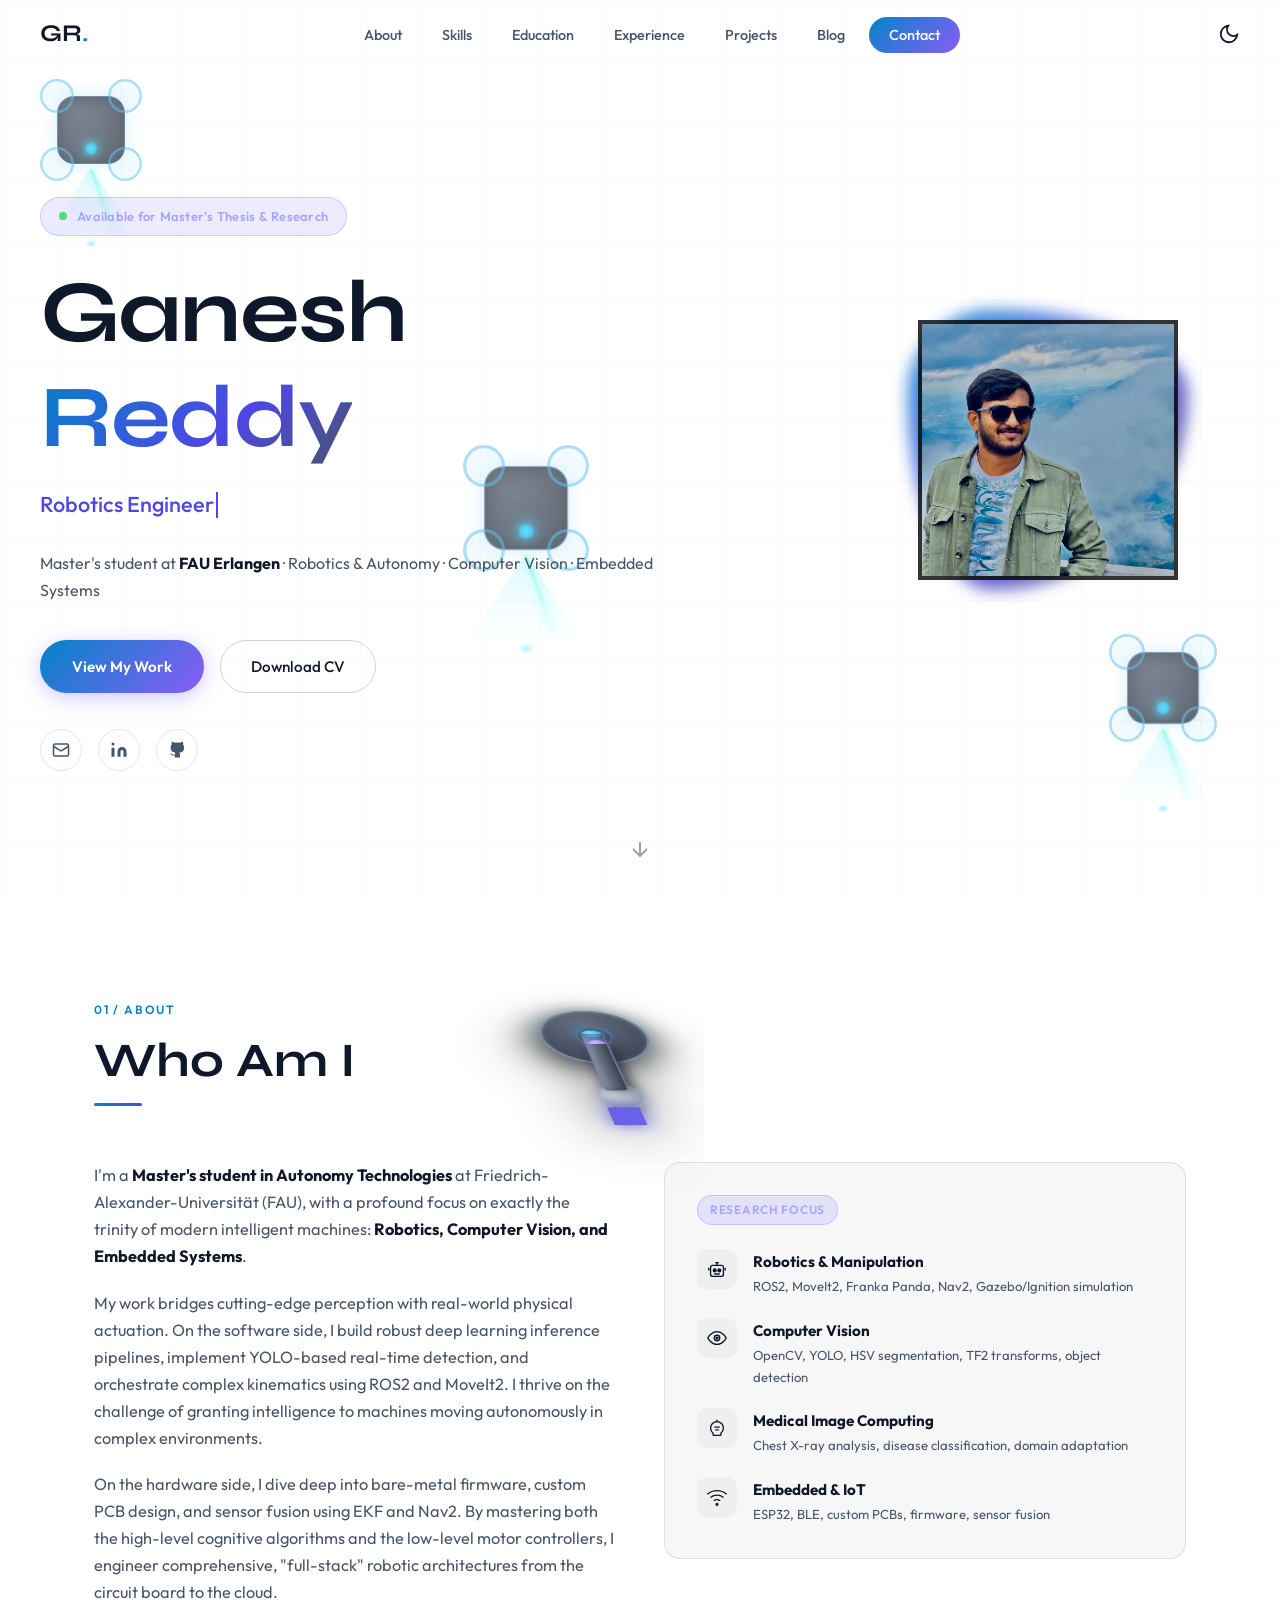
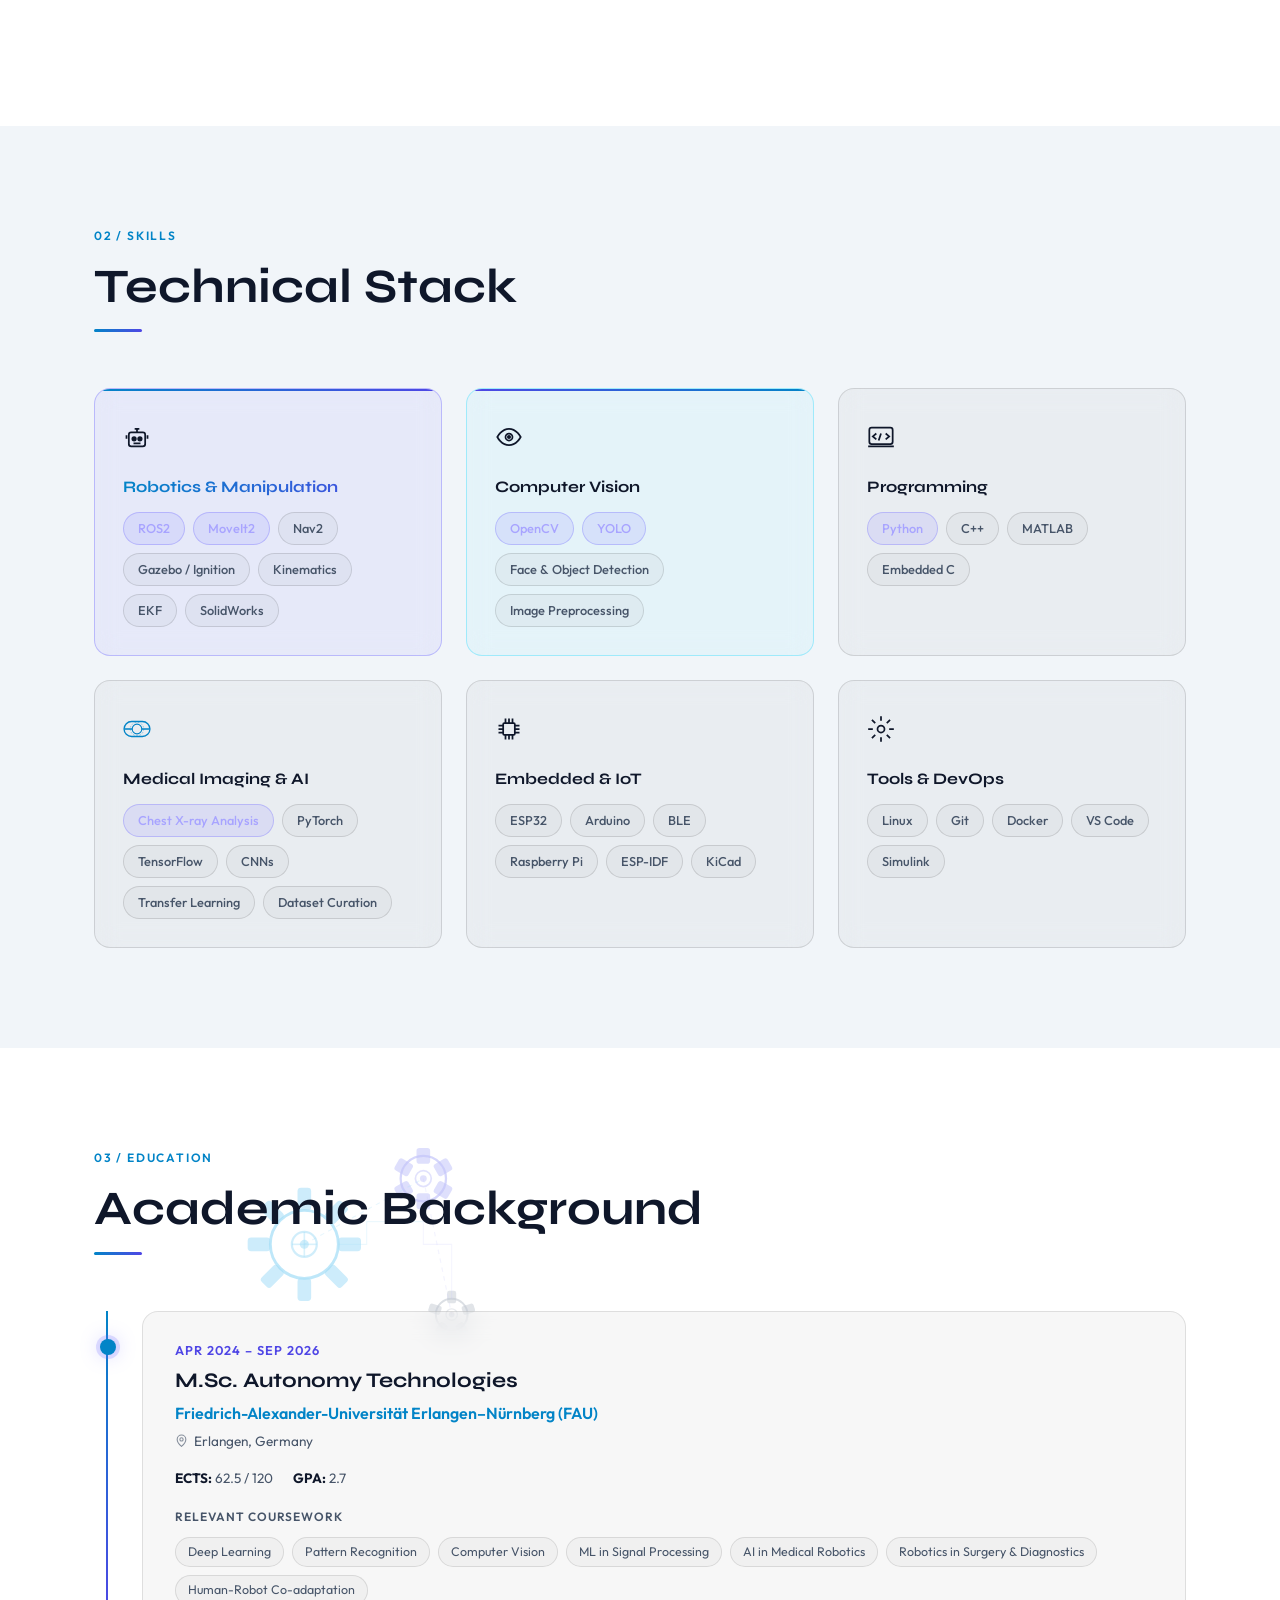
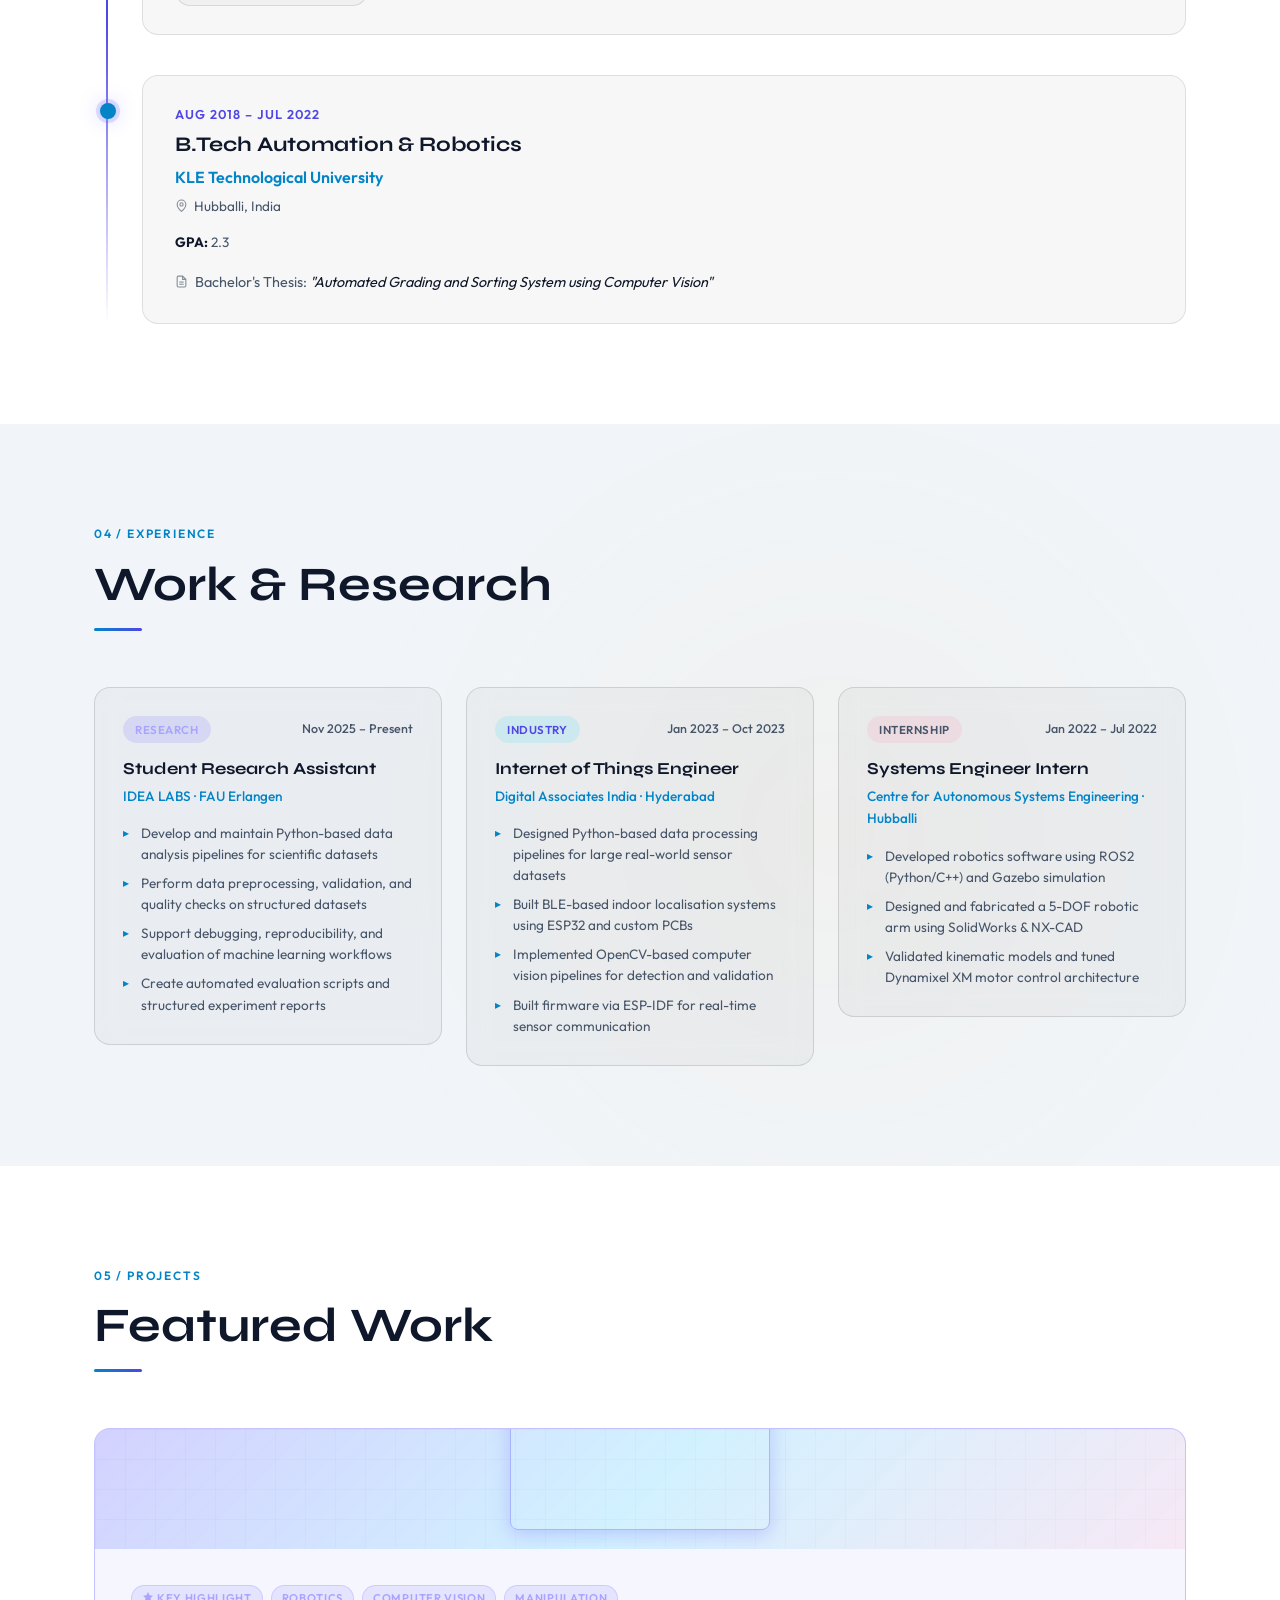
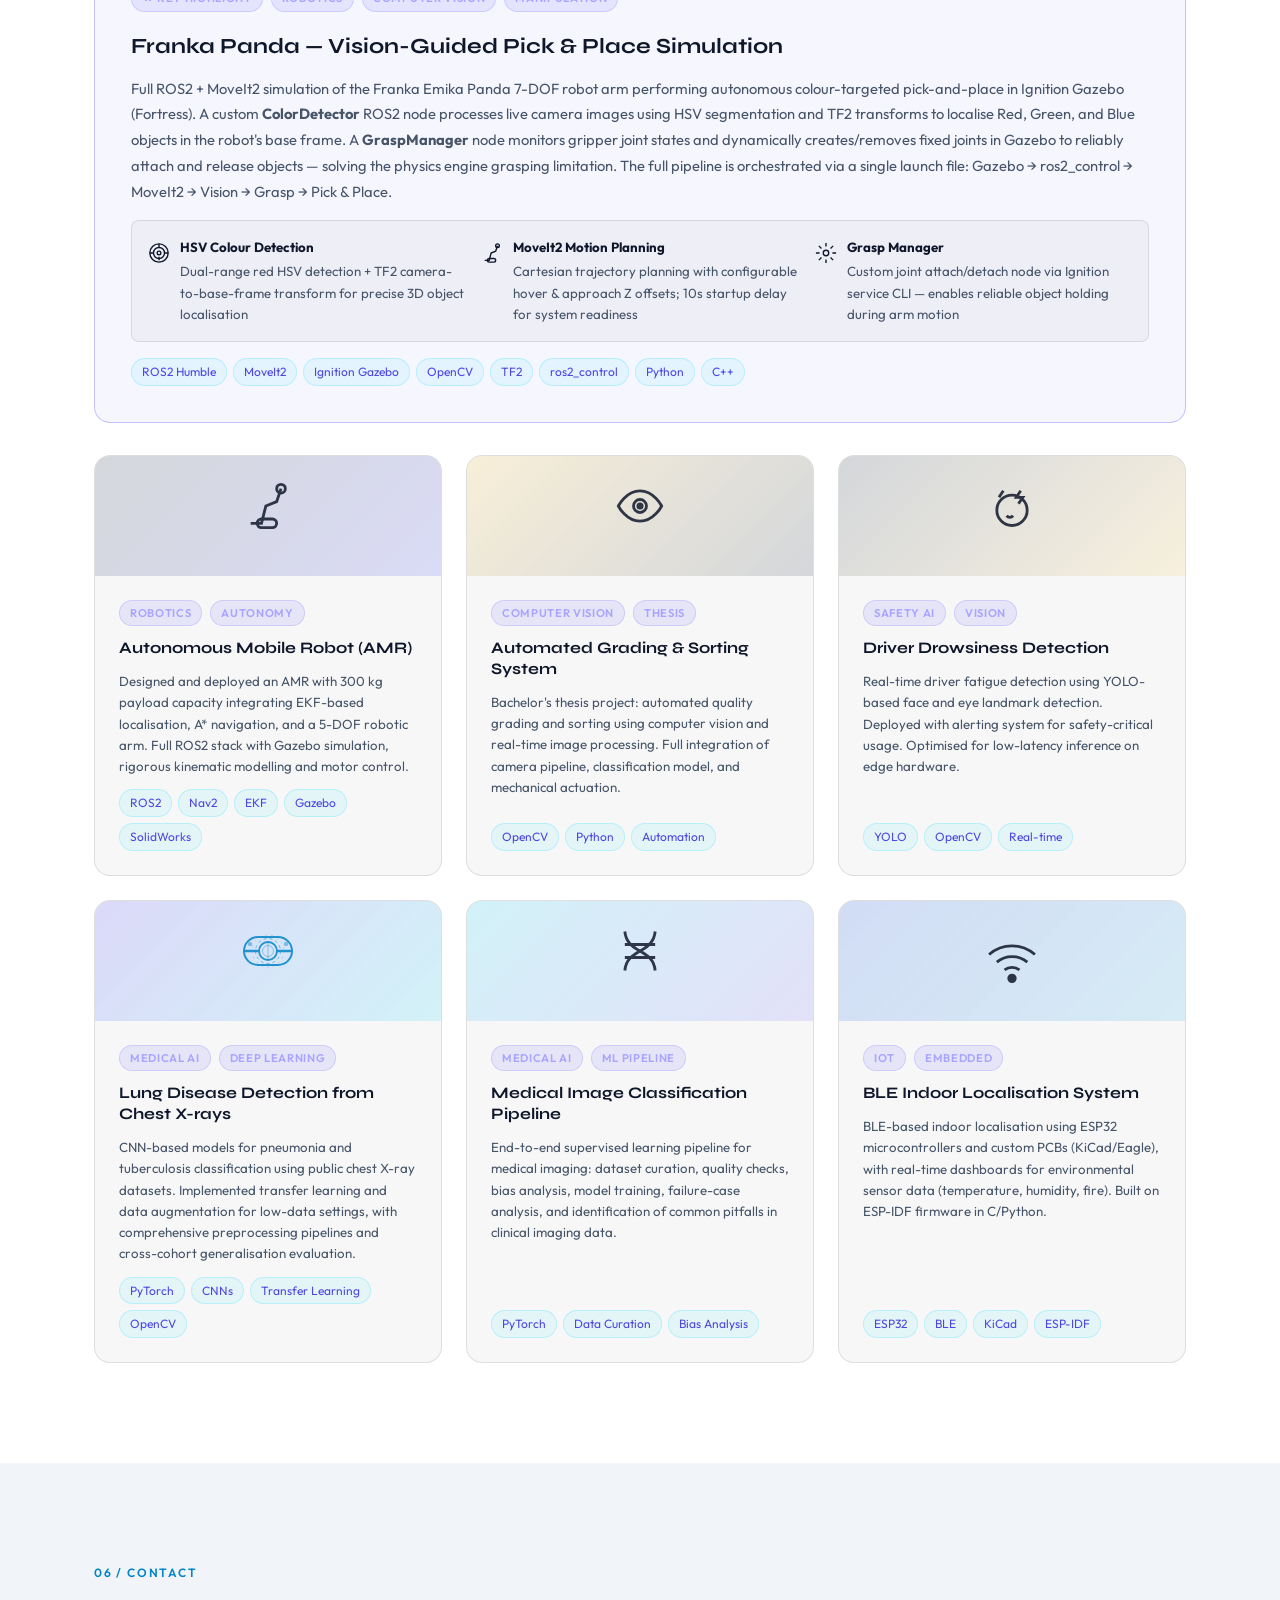
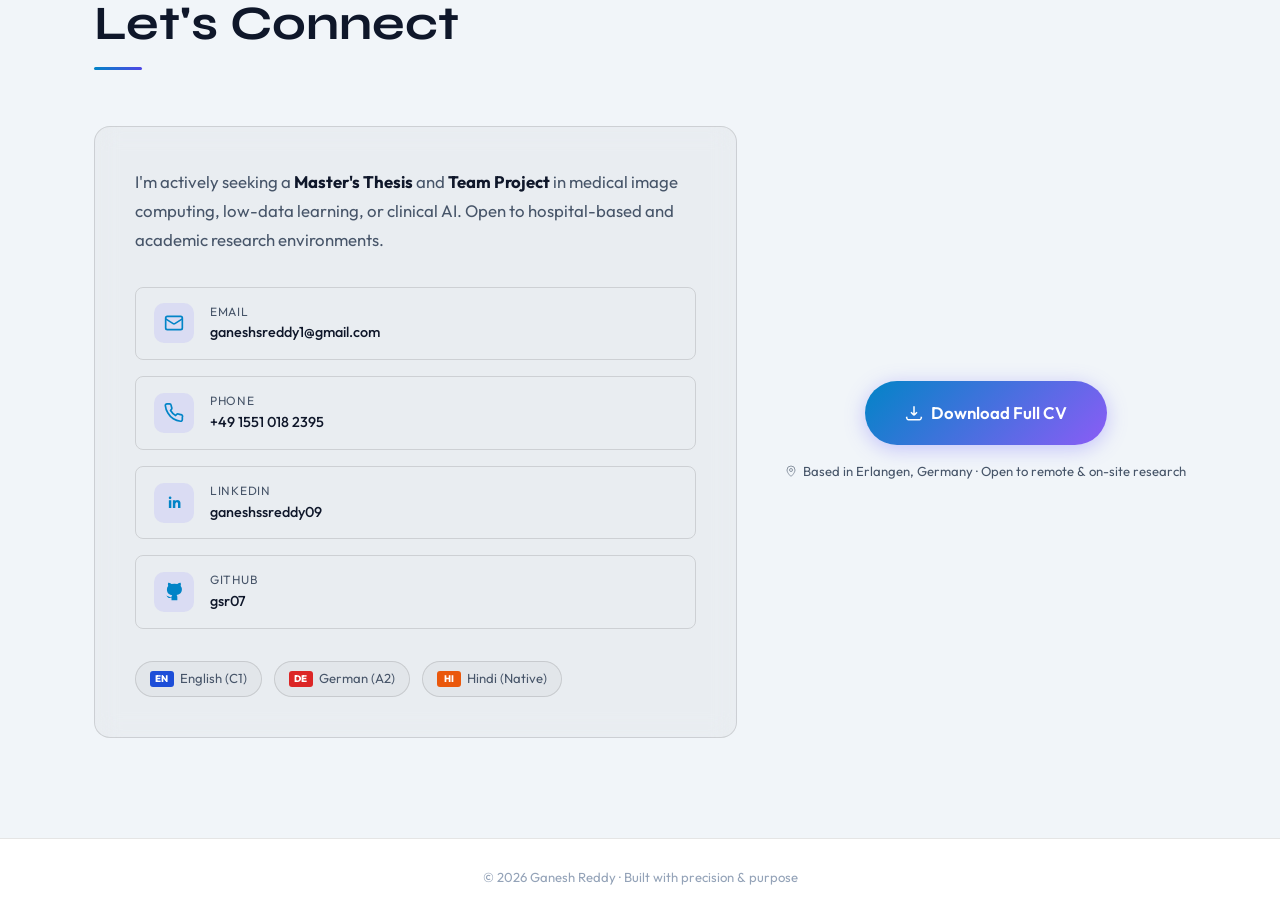
==== commit 76738d37: "Update CV link in index.html" ====
--- a/index.html
+++ b/index.html
@@ -35,8 +35,10 @@
       <li><a href="#contact" class="btn-nav">Contact</a></li>
     </ul>
     <div class="nav-controls" style="display: flex; align-items: center; gap: 16px;">
-      <button id="theme-toggle" class="theme-btn" aria-label="Toggle theme" style="background: transparent; border: none; color: var(--text); cursor: pointer; display: flex; align-items: center;">
-        <svg class="sun-icon" viewBox="0 0 24 24" fill="none" stroke="currentColor" stroke-width="2" style="width: 22px; height: 22px;">
+      <button id="theme-toggle" class="theme-btn" aria-label="Toggle theme"
+        style="background: transparent; border: none; color: var(--text); cursor: pointer; display: flex; align-items: center;">
+        <svg class="sun-icon" viewBox="0 0 24 24" fill="none" stroke="currentColor" stroke-width="2"
+          style="width: 22px; height: 22px;">
           <circle cx="12" cy="12" r="5"></circle>
           <line x1="12" y1="1" x2="12" y2="3"></line>
           <line x1="12" y1="21" x2="12" y2="23"></line>
@@ -47,7 +49,8 @@
           <line x1="4.22" y1="19.78" x2="5.64" y2="18.36"></line>
           <line x1="18.36" y1="5.64" x2="19.78" y2="4.22"></line>
         </svg>
-        <svg class="moon-icon" viewBox="0 0 24 24" fill="none" stroke="currentColor" stroke-width="2" style="width: 22px; height: 22px; display: none;">
+        <svg class="moon-icon" viewBox="0 0 24 24" fill="none" stroke="currentColor" stroke-width="2"
+          style="width: 22px; height: 22px; display: none;">
           <path d="M21 12.79A9 9 0 1 1 11.21 3 7 7 0 0 0 21 12.79z"></path>
         </svg>
       </button>
@@ -111,7 +114,7 @@
       </p>
       <div class="hero-actions">
         <a href="#projects" class="btn-primary" id="view-work-btn">View My Work</a>
-        <a href="cv/cv/Ganesh_Reddy_CV_Autonomy_technologies.pdf" target="_blank" class="btn-ghost"
+        <a href="cv/cv/Ganesh_Reddy_CV_MSc_Autonomy_Technologies.pdf" target="_blank" class="btn-ghost"
           id="download-cv-btn">Download CV</a>
       </div>
       <div class="hero-socials">
@@ -180,7 +183,7 @@
           <p>On the hardware side, I dive deep into bare-metal firmware, custom PCB design, and sensor fusion using EKF
             and Nav2. By mastering both the high-level cognitive algorithms and the low-level motor controllers, I
             engineer comprehensive, "full-stack" robotic architectures from the circuit board to the cloud.</p>
-          <div class="about-highlights">
+          <!-- <div class="about-highlights">
             <div class="highlight-item">
               <span class="highlight-num">6+</span>
               <span class="highlight-label">Projects</span>
@@ -189,7 +192,7 @@
               <span class="highlight-num">2+</span>
               <span class="highlight-label">Years Experience</span>
             </div>
-          </div>
+          </div> -->
         </div>
         <div class="about-card glass-card">
           <div class="card-chip">Research Focus</div>
@@ -374,8 +377,8 @@
             <span class="tag" style="--skill-level: 85%;" data-percent="95%">Arduino</span>
             <span class="tag" style="--skill-level: 75%;" data-percent="75%">BLE</span>
             <span class="tag" style="--skill-level: 80%;" data-percent="80%">Raspberry Pi</span>
+            <span class="tag" style="--skill-level: 80%;" data-percent="80%">ESP-IDF</span>
             <span class="tag" style="--skill-level: 70%;" data-percent="70%">KiCad</span>
-            <span class="tag" style="--skill-level: 80%;" data-percent="80%">ESP-IDF</span>
           </div>
         </div>
 
@@ -1007,4 +1010,4 @@
   <script src="script.js?v=3"></script>
 </body>
 
-</html>+</html>
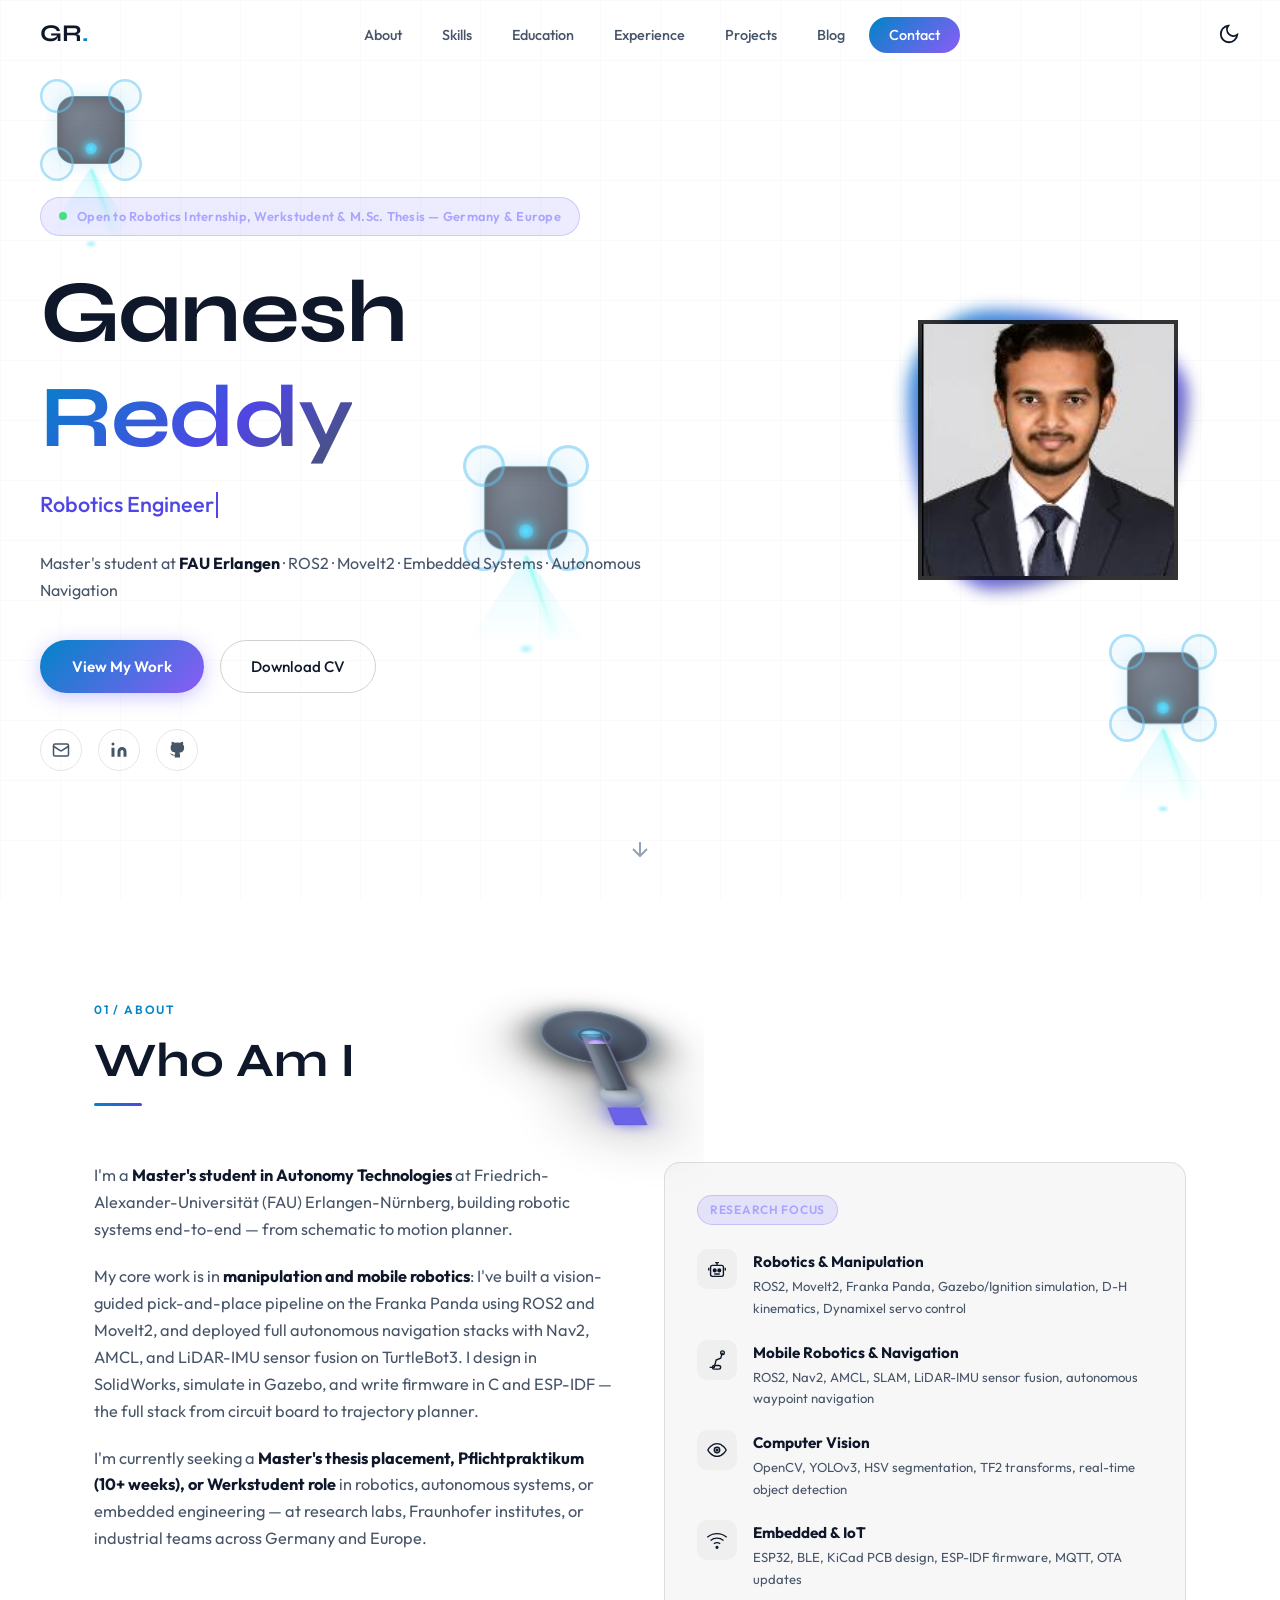
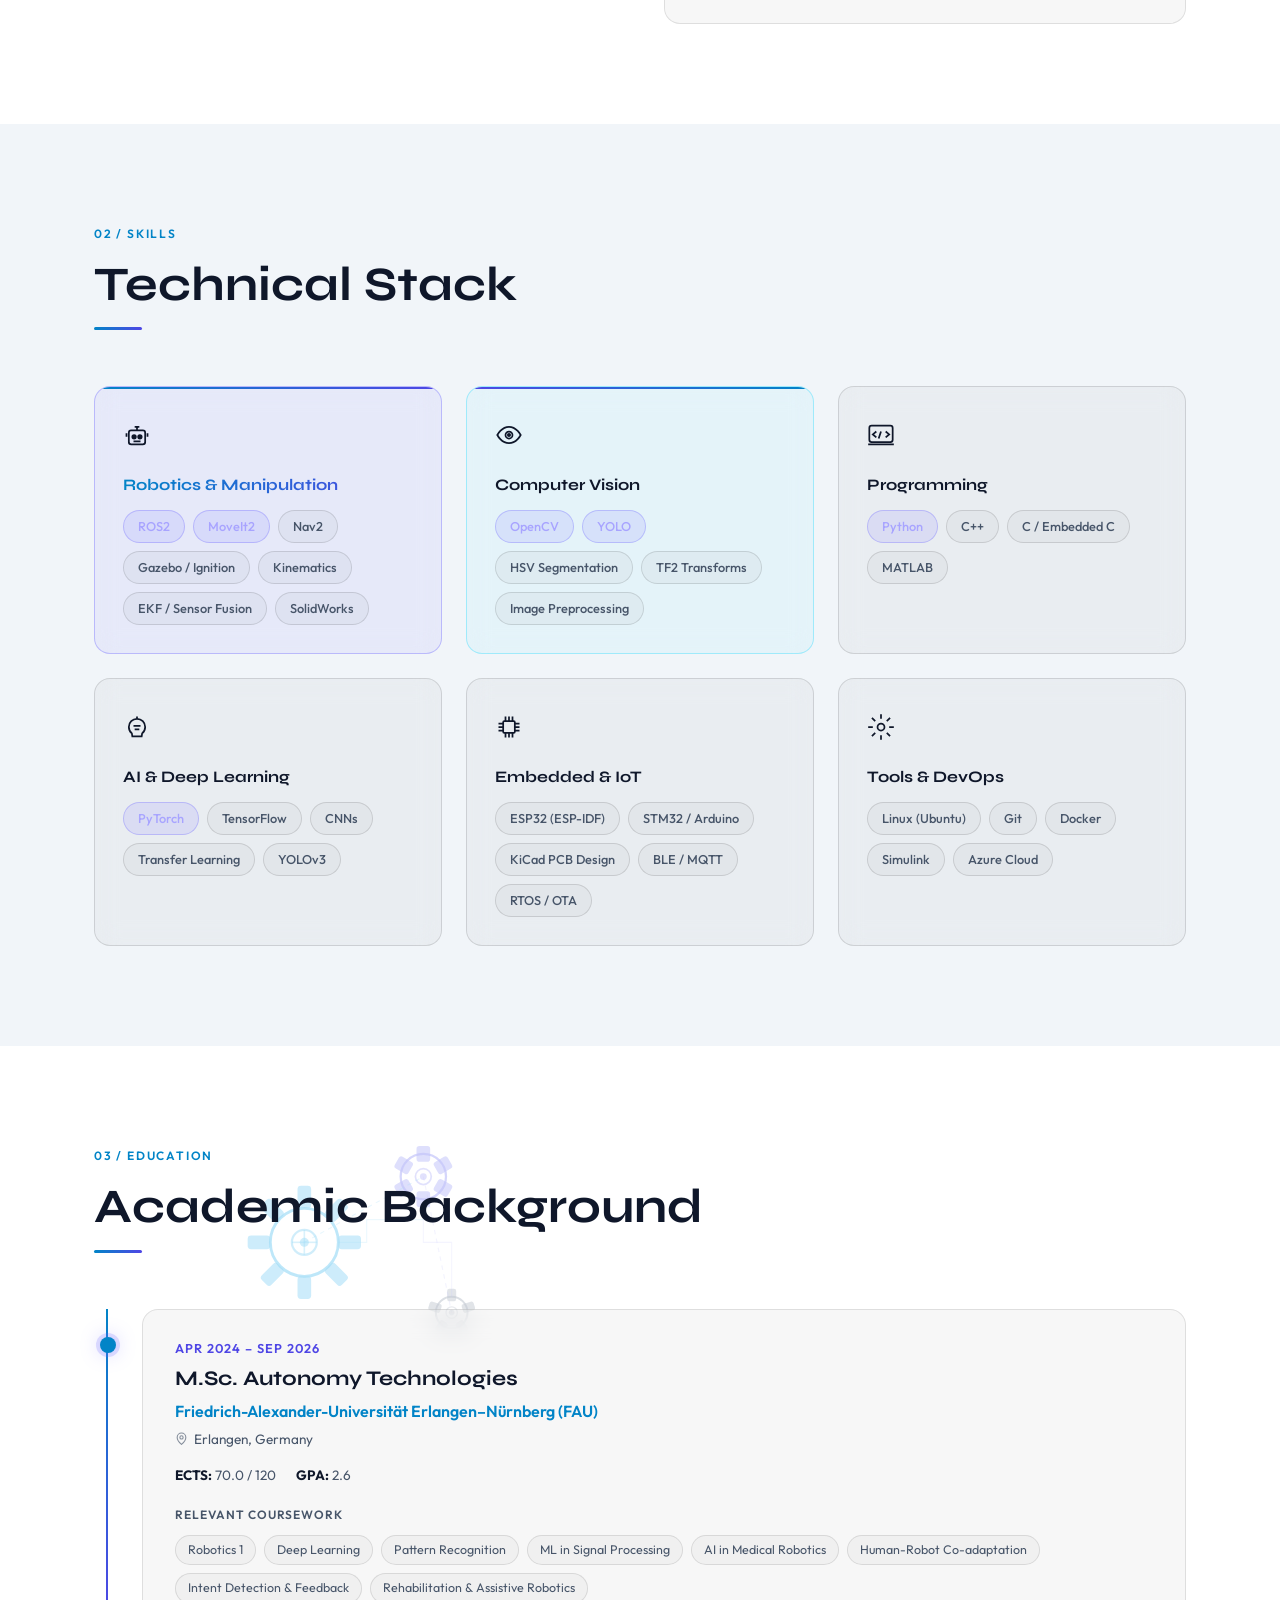
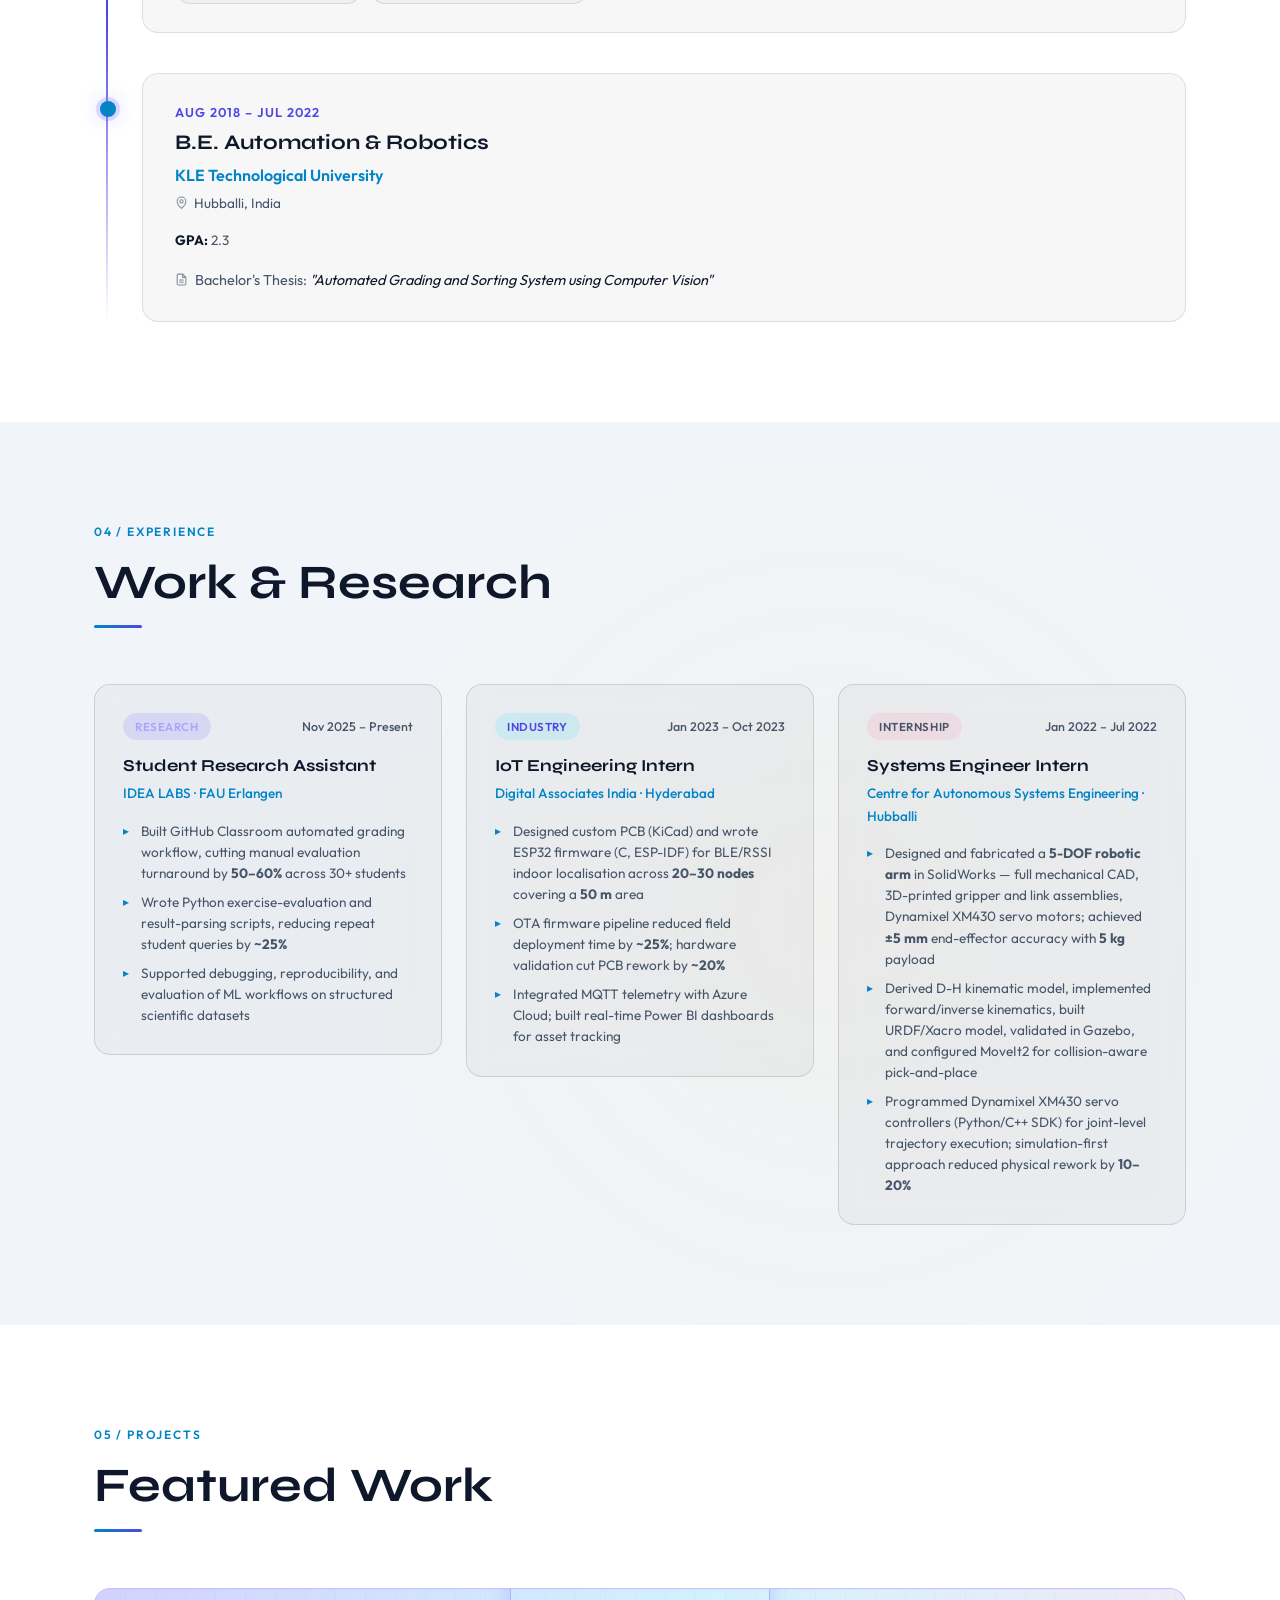
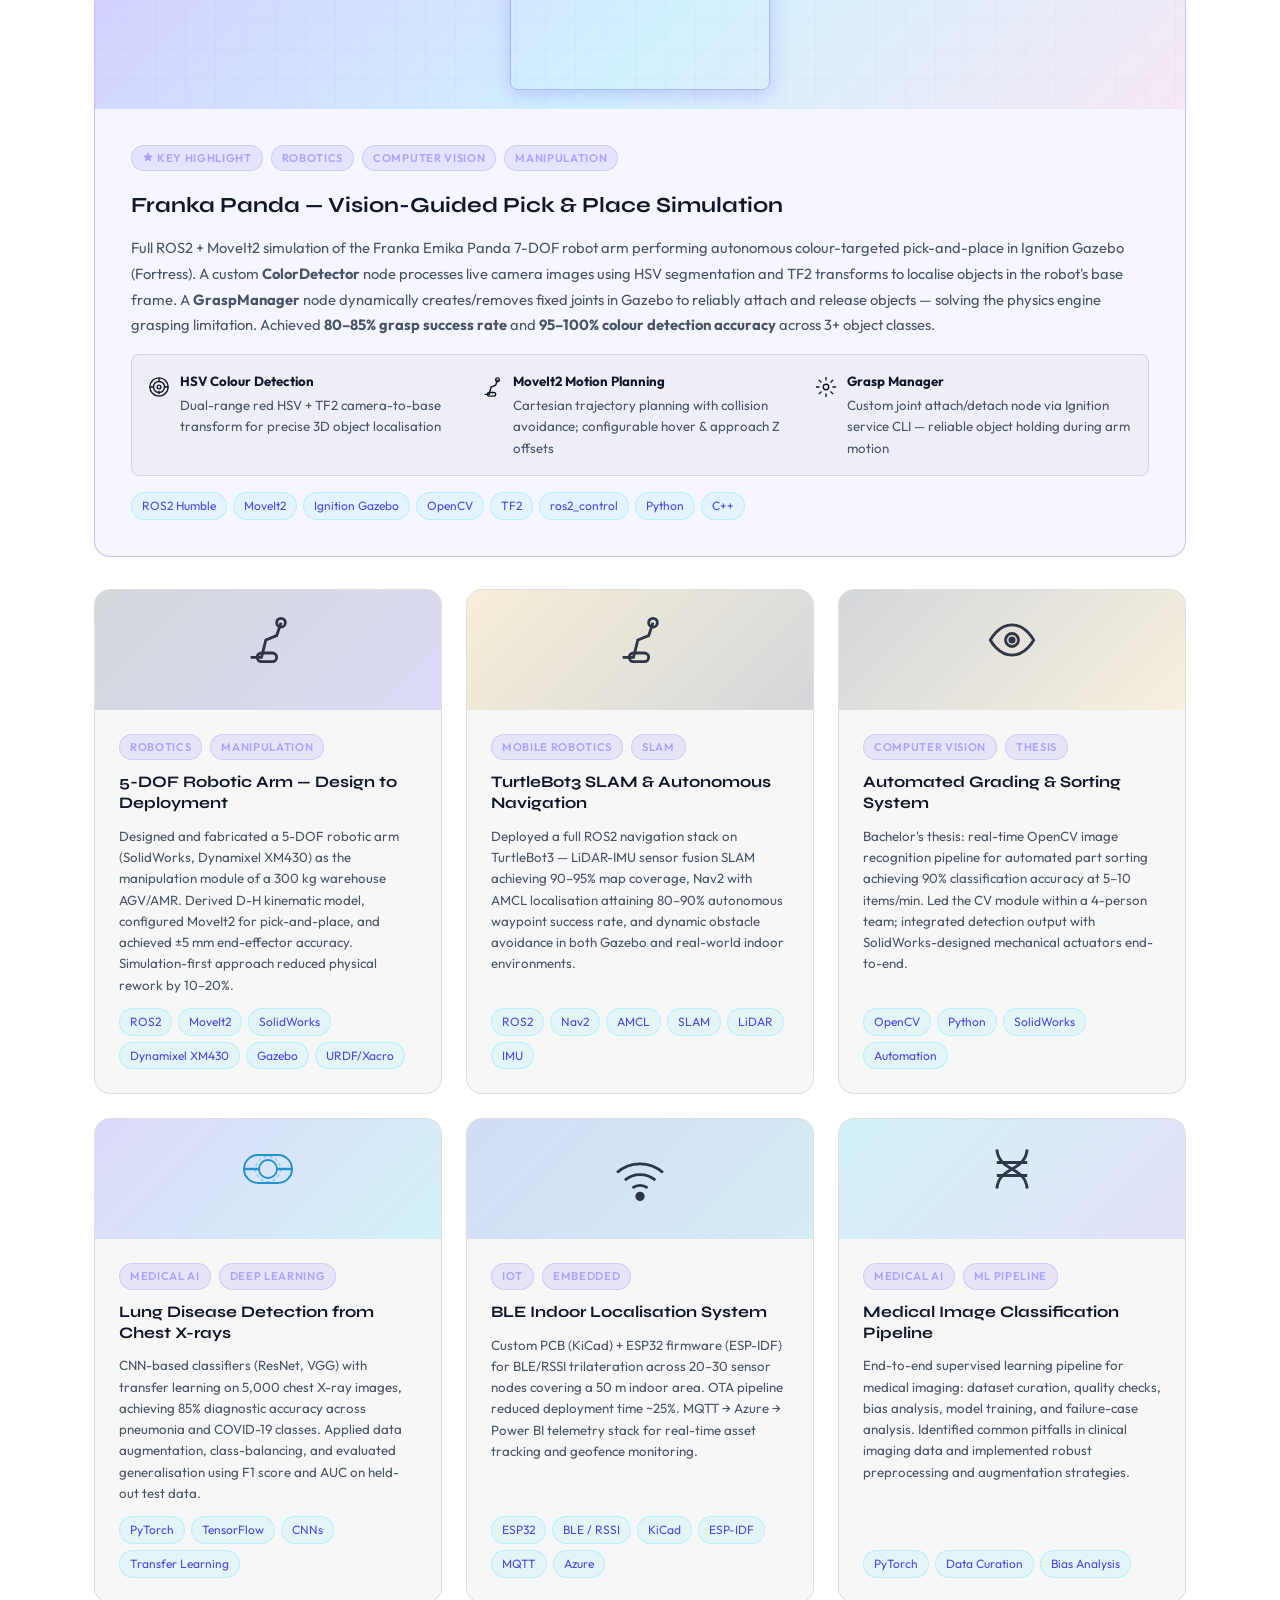
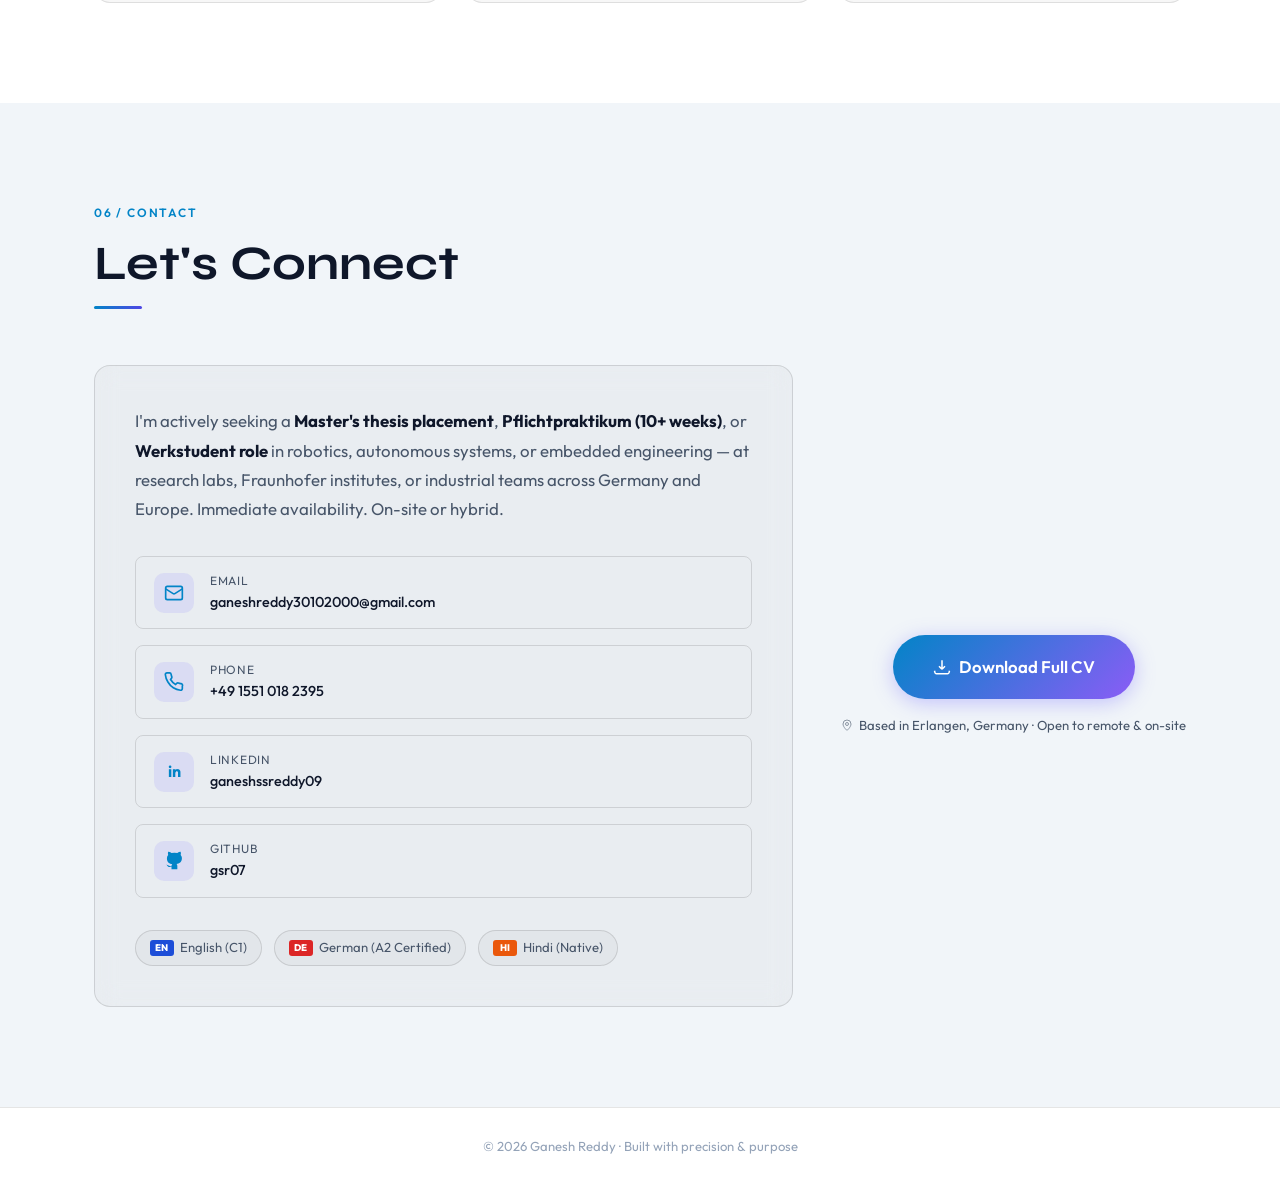
==== commit ad02be0a: "Update fmt.Println message from 'Hello' to 'Goodbye'" ====
--- a/index.html
+++ b/index.html
@@ -4,15 +4,15 @@
 <head>
   <meta charset="UTF-8" />
   <meta name="viewport" content="width=device-width, initial-scale=1.0" />
-  <title>Ganesh Reddy — Autonomy & AI Engineer</title>
+  <title>Ganesh Reddy — Robotics & Autonomy Engineer</title>
   <meta name="description"
-    content="Portfolio of Ganesh Reddy — Master's student in Autonomy Technologies at FAU Erlangen. Specialising in medical imaging, computer vision, deep learning and robotics." />
+    content="Portfolio of Ganesh Reddy — Master's student in Autonomy Technologies at FAU Erlangen. Specialising in ROS2, MoveIt2, mobile robotics, SLAM, embedded systems, and computer vision." />
   <link rel="preconnect" href="https://fonts.googleapis.com" />
   <link rel="preconnect" href="https://fonts.gstatic.com" crossorigin />
   <link
     href="https://fonts.googleapis.com/css2?family=Outfit:wght@300;400;500;600;700&family=Syne:wght@400;500;600;700;800&display=swap"
     rel="stylesheet" />
-  <link rel="stylesheet" href="style.css?v=20" />
+  <link rel="stylesheet" href="style.css?v=21" />
   <script>
     const savedTheme = localStorage.getItem('theme');
     if (savedTheme === 'light' || (!savedTheme && window.matchMedia('(prefers-color-scheme: light)').matches)) {
@@ -60,16 +60,15 @@
     </div>
   </nav>
 
+  <!-- ─── HERO ─────────────────────────────────────────────── -->
   <section id="hero">
     <div class="hero-bg" style="background-color: var(--bg);">
       <div class="grid-overlay"></div>
       <div class="section-robot drone-swarm" aria-hidden="true">
         <div class="swarm-drone d1">
           <div class="dr-body"></div>
-          <div class="dr-prop p1"></div>
-          <div class="dr-prop p2"></div>
-          <div class="dr-prop p3"></div>
-          <div class="dr-prop p4"></div>
+          <div class="dr-prop p1"></div><div class="dr-prop p2"></div>
+          <div class="dr-prop p3"></div><div class="dr-prop p4"></div>
           <div class="dr-scanner">
             <div class="dr-scan-beam"></div>
             <div class="dr-scan-line"></div>
@@ -78,10 +77,8 @@
         </div>
         <div class="swarm-drone d2">
           <div class="dr-body"></div>
-          <div class="dr-prop p1"></div>
-          <div class="dr-prop p2"></div>
-          <div class="dr-prop p3"></div>
-          <div class="dr-prop p4"></div>
+          <div class="dr-prop p1"></div><div class="dr-prop p2"></div>
+          <div class="dr-prop p3"></div><div class="dr-prop p4"></div>
           <div class="dr-scanner">
             <div class="dr-scan-beam" style="animation-delay:0.4s"></div>
             <div class="dr-scan-line" style="animation-delay:0.4s"></div>
@@ -90,10 +87,8 @@
         </div>
         <div class="swarm-drone d3">
           <div class="dr-body"></div>
-          <div class="dr-prop p1"></div>
-          <div class="dr-prop p2"></div>
-          <div class="dr-prop p3"></div>
-          <div class="dr-prop p4"></div>
+          <div class="dr-prop p1"></div><div class="dr-prop p2"></div>
+          <div class="dr-prop p3"></div><div class="dr-prop p4"></div>
           <div class="dr-scanner">
             <div class="dr-scan-beam" style="animation-delay:0.8s"></div>
             <div class="dr-scan-line" style="animation-delay:0.8s"></div>
@@ -103,14 +98,16 @@
       </div>
     </div>
     <div class="hero-content">
+      <!-- FIX 1: Hero badge — robotics-specific, not generic -->
       <div class="hero-badge">
         <span class="badge-dot"></span>
-        Available for Master's Thesis &amp; Research
+        Open to Robotics Internship, Werkstudent &amp; M.Sc. Thesis — Germany &amp; Europe
       </div>
       <h1>Ganesh <span class="gradient-text">Reddy</span></h1>
       <p class="hero-tagline" id="typed-target"></p>
+      <!-- FIX 2: Hero sub — robotics-specific stack -->
       <p class="hero-sub">
-        Master's student at <strong>FAU Erlangen</strong> · Robotics &amp; Autonomy · Computer Vision · Embedded Systems
+        Master's student at <strong>FAU Erlangen</strong> · ROS2 · MoveIt2 · Embedded Systems · Autonomous Navigation
       </p>
       <div class="hero-actions">
         <a href="#projects" class="btn-primary" id="view-work-btn">View My Work</a>
@@ -118,7 +115,7 @@
           id="download-cv-btn">Download CV</a>
       </div>
       <div class="hero-socials">
-        <a href="mailto:ganeshsreddy1@gmail.com" aria-label="Email" id="email-link">
+        <a href="mailto:ganeshreddy30102000@gmail.com" aria-label="Email" id="email-link">
           <svg viewBox="0 0 24 24" fill="none" stroke="currentColor" stroke-width="2">
             <rect x="2" y="4" width="20" height="16" rx="2" />
             <path d="m22 7-8.97 5.7a1.94 1.94 0 0 1-2.06 0L2 7" />
@@ -140,7 +137,7 @@
     </div>
     <div class="hero-photo-wrap">
       <div class="photo-ring"></div>
-      <img src="photo.jpeg" alt="Ganesh Reddy" class="hero-photo" id="profile-photo" />
+      <img src="ganesh_photo.jpg" alt="Ganesh Reddy" class="hero-photo" id="profile-photo" />
     </div>
     <a href="#about" class="scroll-down" aria-label="Scroll down">
       <svg viewBox="0 0 24 24" fill="none" stroke="currentColor" stroke-width="2">
@@ -173,34 +170,17 @@
       <h2 class="section-title">Who Am I<span class="arm-q-target" aria-hidden="true">?</span></h2>
       <div class="about-grid">
         <div class="about-text">
-          <p>I'm a <strong>Master's student in Autonomy Technologies</strong> at Friedrich-Alexander-Universität (FAU),
-            with a profound focus on exactly the trinity of modern intelligent machines: <strong>Robotics, Computer
-              Vision, and Embedded Systems</strong>.</p>
-          <p>My work bridges cutting-edge perception with real-world physical actuation. On the software side, I build
-            robust deep learning inference pipelines, implement YOLO-based real-time detection, and orchestrate complex
-            kinematics using ROS2 and MoveIt2. I thrive on the challenge of granting intelligence to machines moving
-            autonomously in complex environments.</p>
-          <p>On the hardware side, I dive deep into bare-metal firmware, custom PCB design, and sensor fusion using EKF
-            and Nav2. By mastering both the high-level cognitive algorithms and the low-level motor controllers, I
-            engineer comprehensive, "full-stack" robotic architectures from the circuit board to the cloud.</p>
-          <!-- <div class="about-highlights">
-            <div class="highlight-item">
-              <span class="highlight-num">6+</span>
-              <span class="highlight-label">Projects</span>
-            </div>
-            <div class="highlight-item">
-              <span class="highlight-num">2+</span>
-              <span class="highlight-label">Years Experience</span>
-            </div>
-          </div> -->
+          <!-- FIX 3: About text — robotics-focused, no medical AI references -->
+          <p>I'm a <strong>Master's student in Autonomy Technologies</strong> at Friedrich-Alexander-Universität (FAU) Erlangen-Nürnberg, building robotic systems end-to-end — from schematic to motion planner.</p>
+          <p>My core work is in <strong>manipulation and mobile robotics</strong>: I've built a vision-guided pick-and-place pipeline on the Franka Panda using ROS2 and MoveIt2, and deployed full autonomous navigation stacks with Nav2, AMCL, and LiDAR-IMU sensor fusion on TurtleBot3. I design in SolidWorks, simulate in Gazebo, and write firmware in C and ESP-IDF — the full stack from circuit board to trajectory planner.</p>
+          <p>I'm currently seeking a <strong>Master's thesis placement, Pflichtpraktikum (10+ weeks), or Werkstudent role</strong> in robotics, autonomous systems, or embedded engineering — at research labs, Fraunhofer institutes, or industrial teams across Germany and Europe.</p>
         </div>
         <div class="about-card glass-card">
           <div class="card-chip">Research Focus</div>
           <ul class="focus-list">
             <li>
               <span class="focus-icon">
-                <svg class="icon-svg icon-pulse" viewBox="0 0 24 24" fill="none" stroke="currentColor"
-                  stroke-width="1.5">
+                <svg class="icon-svg icon-pulse" viewBox="0 0 24 24" fill="none" stroke="currentColor" stroke-width="1.5">
                   <rect x="5" y="8" width="14" height="12" rx="2" />
                   <circle cx="9.5" cy="13.5" r="1.5" fill="currentColor" />
                   <circle cx="14.5" cy="13.5" r="1.5" fill="currentColor" />
@@ -210,7 +190,21 @@
               </span>
               <div>
                 <strong>Robotics &amp; Manipulation</strong>
-                <p>ROS2, MoveIt2, Franka Panda, Nav2, Gazebo/Ignition simulation</p>
+                <p>ROS2, MoveIt2, Franka Panda, Gazebo/Ignition simulation, D-H kinematics, Dynamixel servo control</p>
+              </div>
+            </li>
+            <li>
+              <span class="focus-icon">
+                <!-- FIX 4: Replace Medical Imaging focus with Mobile Robotics -->
+                <svg class="icon-svg icon-bob" viewBox="0 0 24 24" fill="none" stroke="currentColor" stroke-width="1.5">
+                  <path d="M4 20h5l2-8 5-2 2-6"/>
+                  <circle cx="18" cy="4" r="2"/>
+                  <path d="M7 20c0-1.1.9-2 2-2h5a2 2 0 0 1 0 4H9a2 2 0 0 1-2-2z"/>
+                </svg>
+              </span>
+              <div>
+                <strong>Mobile Robotics &amp; Navigation</strong>
+                <p>ROS2, Nav2, AMCL, SLAM, LiDAR-IMU sensor fusion, autonomous waypoint navigation</p>
               </div>
             </li>
             <li>
@@ -223,27 +217,12 @@
               </span>
               <div>
                 <strong>Computer Vision</strong>
-                <p>OpenCV, YOLO, HSV segmentation, TF2 transforms, object detection</p>
+                <p>OpenCV, YOLOv3, HSV segmentation, TF2 transforms, real-time object detection</p>
               </div>
             </li>
             <li>
               <span class="focus-icon">
-                <svg class="icon-svg icon-pulse" viewBox="0 0 24 24" fill="none" stroke="currentColor"
-                  stroke-width="1.5">
-                  <path
-                    d="M12 5c-3.9 0-7 3.1-7 7 0 2.2 1 4.2 2.6 5.5L8 20h8l.4-2.5C18 16.2 19 14.2 19 12c0-3.9-3.1-7-7-7z" />
-                  <path d="M9 11h6M10 14h4M12 5V3" />
-                </svg>
-              </span>
-              <div>
-                <strong>Medical Image Computing</strong>
-                <p>Chest X-ray analysis, disease classification, domain adaptation</p>
-              </div>
-            </li>
-            <li>
-              <span class="focus-icon">
-                <svg class="icon-svg icon-ping" viewBox="0 0 24 24" fill="none" stroke="currentColor"
-                  stroke-width="1.5">
+                <svg class="icon-svg icon-ping" viewBox="0 0 24 24" fill="none" stroke="currentColor" stroke-width="1.5">
                   <path d="M5 12.55a11 11 0 0 1 14.08 0" />
                   <path d="M1.42 9a16 16 0 0 1 21.16 0" />
                   <path d="M8.53 16.11a6 6 0 0 1 6.95 0" />
@@ -252,7 +231,7 @@
               </span>
               <div>
                 <strong>Embedded &amp; IoT</strong>
-                <p>ESP32, BLE, custom PCBs, firmware, sensor fusion</p>
+                <p>ESP32, BLE, KiCad PCB design, ESP-IDF firmware, MQTT, OTA updates</p>
               </div>
             </li>
           </ul>
@@ -269,10 +248,7 @@
           <div class="tb-layer tb-base"></div>
           <div class="tb-layer tb-mid"></div>
           <div class="tb-layer tb-top"></div>
-          <div class="tb-lidar">
-            <div class="lidar-ray"></div>
-          </div>
-          <!-- V-shape scan cone — always points robot-forward -->
+          <div class="tb-lidar"><div class="lidar-ray"></div></div>
           <div class="v-scan-cone"></div>
           <div class="v-scan-cone v-scan-inner"></div>
         </div>
@@ -281,7 +257,6 @@
       <h2 class="section-title">Technical Stack</h2>
       <div class="skills-grid">
 
-        <!-- 1. Robotics — PRIMARY -->
         <div class="skill-group glass-card skill-primary">
           <div class="skill-group-icon">
             <svg class="icon-svg icon-pulse" viewBox="0 0 24 24" fill="none" stroke="currentColor" stroke-width="1.5">
@@ -299,12 +274,11 @@
             <span class="tag" style="--skill-level: 80%;" data-percent="80%">Nav2</span>
             <span class="tag" style="--skill-level: 85%;" data-percent="85%">Gazebo / Ignition</span>
             <span class="tag" style="--skill-level: 85%;" data-percent="85%">Kinematics</span>
-            <span class="tag" style="--skill-level: 75%;" data-percent="75%">EKF</span>
+            <span class="tag" style="--skill-level: 75%;" data-percent="75%">EKF / Sensor Fusion</span>
             <span class="tag" style="--skill-level: 70%;" data-percent="70%">SolidWorks</span>
           </div>
         </div>
 
-        <!-- 2. Computer Vision — SECONDARY -->
         <div class="skill-group glass-card skill-secondary">
           <div class="skill-group-icon">
             <svg class="icon-svg icon-bob" viewBox="0 0 24 24" fill="none" stroke="currentColor" stroke-width="1.5">
@@ -317,12 +291,12 @@
           <div class="skill-tags">
             <span class="tag tag-hot" style="--skill-level: 90%;" data-percent="90%">OpenCV</span>
             <span class="tag tag-hot" style="--skill-level: 85%;" data-percent="85%">YOLO</span>
-            <span class="tag" style="--skill-level: 85%;" data-percent="85%">Face & Object Detection</span>
-            <span class="tag" style="--skill-level: 85%;" data-percent="85%">Image Preprocessing</span>
-          </div>
-        </div>
-
-        <!-- 3. Programming -->
+            <span class="tag" style="--skill-level: 85%;" data-percent="85%">HSV Segmentation</span>
+            <span class="tag" style="--skill-level: 80%;" data-percent="80%">TF2 Transforms</span>
+            <span class="tag" style="--skill-level: 75%;" data-percent="75%">Image Preprocessing</span>
+          </div>
+        </div>
+
         <div class="skill-group glass-card">
           <div class="skill-group-icon">
             <svg class="icon-svg icon-bob" viewBox="0 0 24 24" fill="none" stroke="currentColor" stroke-width="1.5">
@@ -333,37 +307,30 @@
           </div>
           <h3>Programming</h3>
           <div class="skill-tags">
-            <span class="tag tag-hot" style="--skill-level: 95%;" data-percent="75%">Python</span>
-            <span class="tag" style="--skill-level: 85%;" data-percent="75%">C++</span>
+            <span class="tag tag-hot" style="--skill-level: 95%;" data-percent="95%">Python</span>
+            <span class="tag" style="--skill-level: 85%;" data-percent="85%">C++</span>
+            <span class="tag" style="--skill-level: 80%;" data-percent="80%">C / Embedded C</span>
             <span class="tag" style="--skill-level: 75%;" data-percent="75%">MATLAB</span>
-            <span class="tag" style="--skill-level: 80%;" data-percent="70%">Embedded C</span>
-          </div>
-        </div>
-
-        <!-- 4. Medical Imaging -->
+          </div>
+        </div>
+
         <div class="skill-group glass-card">
           <div class="skill-group-icon">
-            <svg class="icon-svg mri-svg" viewBox="0 0 52 52" fill="none" stroke="currentColor" stroke-width="2">
-              <rect x="2" y="12" width="48" height="28" rx="14" stroke-width="2.5" />
-              <circle cx="26" cy="26" r="9" stroke-width="2" />
-              <circle cx="26" cy="26" r="12.5" stroke-width="1.2" stroke-dasharray="3 3" class="mri-ring-1"
-                opacity="0.65" />
-              <line x1="4" y1="26" x2="17" y2="26" stroke-width="3" stroke-linecap="round" />
-              <line x1="35" y1="26" x2="48" y2="26" stroke-width="3" stroke-linecap="round" />
+            <svg class="icon-svg icon-pulse" viewBox="0 0 24 24" fill="none" stroke="currentColor" stroke-width="1.5">
+              <path d="M12 5c-3.9 0-7 3.1-7 7 0 2.2 1 4.2 2.6 5.5L8 20h8l.4-2.5C18 16.2 19 14.2 19 12c0-3.9-3.1-7-7-7z" />
+              <path d="M9 11h6M10 14h4M12 5V3" />
             </svg>
           </div>
-          <h3>Medical Imaging &amp; AI</h3>
+          <h3>AI &amp; Deep Learning</h3>
           <div class="skill-tags">
-            <span class="tag tag-hot" style="--skill-level: 85%;" data-percent="85%">Chest X-ray Analysis</span>
-            <span class="tag" style="--skill-level: 80%;" data-percent="75%">PyTorch</span>
-            <span class="tag" style="--skill-level: 75%;" data-percent="75%">TensorFlow</span>
-            <span class="tag" style="--skill-level: 85%;" data-percent="80%">CNNs</span>
-            <span class="tag" style="--skill-level: 80%;" data-percent="75%">Transfer Learning</span>
-            <span class="tag" style="--skill-level: 85%;" data-percent="80%">Dataset Curation</span>
-          </div>
-        </div>
-
-        <!-- 5. Embedded & IoT -->
+            <span class="tag tag-hot" style="--skill-level: 85%;" data-percent="85%">PyTorch</span>
+            <span class="tag" style="--skill-level: 80%;" data-percent="80%">TensorFlow</span>
+            <span class="tag" style="--skill-level: 85%;" data-percent="85%">CNNs</span>
+            <span class="tag" style="--skill-level: 80%;" data-percent="80%">Transfer Learning</span>
+            <span class="tag" style="--skill-level: 75%;" data-percent="75%">YOLOv3</span>
+          </div>
+        </div>
+
         <div class="skill-group glass-card">
           <div class="skill-group-icon">
             <svg class="icon-svg icon-ping" viewBox="0 0 24 24" fill="none" stroke="currentColor" stroke-width="1.5">
@@ -373,31 +340,28 @@
           </div>
           <h3>Embedded &amp; IoT</h3>
           <div class="skill-tags">
-            <span class="tag" style="--skill-level: 90%;" data-percent="90%">ESP32</span>
-            <span class="tag" style="--skill-level: 85%;" data-percent="95%">Arduino</span>
-            <span class="tag" style="--skill-level: 75%;" data-percent="75%">BLE</span>
-            <span class="tag" style="--skill-level: 80%;" data-percent="80%">Raspberry Pi</span>
-            <span class="tag" style="--skill-level: 80%;" data-percent="80%">ESP-IDF</span>
-            <span class="tag" style="--skill-level: 70%;" data-percent="70%">KiCad</span>
-          </div>
-        </div>
-
-        <!-- 6. Tools -->
+            <span class="tag" style="--skill-level: 90%;" data-percent="90%">ESP32 (ESP-IDF)</span>
+            <span class="tag" style="--skill-level: 85%;" data-percent="85%">STM32 / Arduino</span>
+            <span class="tag" style="--skill-level: 80%;" data-percent="80%">KiCad PCB Design</span>
+            <span class="tag" style="--skill-level: 75%;" data-percent="75%">BLE / MQTT</span>
+            <span class="tag" style="--skill-level: 70%;" data-percent="70%">RTOS / OTA</span>
+          </div>
+        </div>
+
         <div class="skill-group glass-card">
           <div class="skill-group-icon">
             <svg class="icon-svg icon-spin" viewBox="0 0 24 24" fill="none" stroke="currentColor" stroke-width="1.5">
               <circle cx="12" cy="12" r="3" />
-              <path
-                d="M12 1v4M12 19v4M4.22 4.22l2.83 2.83M16.95 16.95l2.83 2.83M1 12h4M19 12h4M4.22 19.78l2.83-2.83M16.95 7.05l2.83-2.83" />
+              <path d="M12 1v4M12 19v4M4.22 4.22l2.83 2.83M16.95 16.95l2.83 2.83M1 12h4M19 12h4M4.22 19.78l2.83-2.83M16.95 7.05l2.83-2.83" />
             </svg>
           </div>
           <h3>Tools &amp; DevOps</h3>
           <div class="skill-tags">
-            <span class="tag" style="--skill-level: 90%;" data-percent="90%">Linux</span>
+            <span class="tag" style="--skill-level: 90%;" data-percent="90%">Linux (Ubuntu)</span>
             <span class="tag" style="--skill-level: 90%;" data-percent="90%">Git</span>
-            <span class="tag" style="--skill-level: 80%;" data-percent="75%">Docker</span>
-            <span class="tag" style="--skill-level: 95%;" data-percent="95%">VS Code</span>
-            <span class="tag" style="--skill-level: 70%;" data-percent="70%">Simulink</span>
+            <span class="tag" style="--skill-level: 80%;" data-percent="80%">Docker</span>
+            <span class="tag" style="--skill-level: 75%;" data-percent="75%">Simulink</span>
+            <span class="tag" style="--skill-level: 70%;" data-percent="70%">Azure Cloud</span>
           </div>
         </div>
 
@@ -408,74 +372,52 @@
   <!-- ─── EDUCATION ─────────────────────────────────────────── -->
   <section id="education" class="section">
     <div class="container">
-      <!-- ── Education: Animated Gear System ── -->
       <div class="section-robot edu-gears" aria-hidden="true">
         <svg class="edu-gears-svg" viewBox="0 0 300 300" xmlns="http://www.w3.org/2000/svg" overflow="visible">
-          <!-- Gear 1: large, 8 teeth — center (85,130) -->
+          <defs>
+            <filter id="gnode-glow" x="-70%" y="-70%" width="240%" height="240%">
+              <feGaussianBlur stdDeviation="3" result="blur"/>
+              <feMerge><feMergeNode in="blur"/><feMergeNode in="SourceGraphic"/></feMerge>
+            </filter>
+          </defs>
           <g class="edu-gear-1">
             <circle cx="85" cy="130" r="30" fill="none" stroke="#0ea5e9" stroke-width="2.5" opacity="0.7" />
             <circle cx="85" cy="130" r="11" fill="none" stroke="#0ea5e9" stroke-width="2" opacity="0.5" />
             <line x1="74" y1="130" x2="96" y2="130" stroke="#0ea5e9" stroke-width="1.5" opacity="0.4" />
             <line x1="85" y1="119" x2="85" y2="141" stroke="#0ea5e9" stroke-width="1.5" opacity="0.4" />
-            <rect x="79" y="80" width="12" height="20" rx="3" fill="#0ea5e9" opacity="0.55"
-              transform="rotate(0,85,130)" />
-            <rect x="79" y="80" width="12" height="20" rx="3" fill="#0ea5e9" opacity="0.55"
-              transform="rotate(45,85,130)" />
-            <rect x="79" y="80" width="12" height="20" rx="3" fill="#0ea5e9" opacity="0.55"
-              transform="rotate(90,85,130)" />
-            <rect x="79" y="80" width="12" height="20" rx="3" fill="#0ea5e9" opacity="0.55"
-              transform="rotate(135,85,130)" />
-            <rect x="79" y="80" width="12" height="20" rx="3" fill="#0ea5e9" opacity="0.55"
-              transform="rotate(180,85,130)" />
-            <rect x="79" y="80" width="12" height="20" rx="3" fill="#0ea5e9" opacity="0.55"
-              transform="rotate(225,85,130)" />
-            <rect x="79" y="80" width="12" height="20" rx="3" fill="#0ea5e9" opacity="0.55"
-              transform="rotate(270,85,130)" />
-            <rect x="79" y="80" width="12" height="20" rx="3" fill="#0ea5e9" opacity="0.55"
-              transform="rotate(315,85,130)" />
+            <rect x="79" y="80" width="12" height="20" rx="3" fill="#0ea5e9" opacity="0.55" transform="rotate(0,85,130)" />
+            <rect x="79" y="80" width="12" height="20" rx="3" fill="#0ea5e9" opacity="0.55" transform="rotate(45,85,130)" />
+            <rect x="79" y="80" width="12" height="20" rx="3" fill="#0ea5e9" opacity="0.55" transform="rotate(90,85,130)" />
+            <rect x="79" y="80" width="12" height="20" rx="3" fill="#0ea5e9" opacity="0.55" transform="rotate(135,85,130)" />
+            <rect x="79" y="80" width="12" height="20" rx="3" fill="#0ea5e9" opacity="0.55" transform="rotate(180,85,130)" />
+            <rect x="79" y="80" width="12" height="20" rx="3" fill="#0ea5e9" opacity="0.55" transform="rotate(225,85,130)" />
+            <rect x="79" y="80" width="12" height="20" rx="3" fill="#0ea5e9" opacity="0.55" transform="rotate(270,85,130)" />
+            <rect x="79" y="80" width="12" height="20" rx="3" fill="#0ea5e9" opacity="0.55" transform="rotate(315,85,130)" />
           </g>
-          <!-- Gear 2: medium, 6 teeth — center (190,72) -->
           <g class="edu-gear-2">
             <circle cx="190" cy="72" r="20" fill="none" stroke="#6366f1" stroke-width="2" opacity="0.7" />
             <circle cx="190" cy="72" r="7" fill="none" stroke="#6366f1" stroke-width="1.5" opacity="0.5" />
-            <rect x="184" y="45" width="12" height="14" rx="2.5" fill="#6366f1" opacity="0.55"
-              transform="rotate(0,190,72)" />
-            <rect x="184" y="45" width="12" height="14" rx="2.5" fill="#6366f1" opacity="0.55"
-              transform="rotate(60,190,72)" />
-            <rect x="184" y="45" width="12" height="14" rx="2.5" fill="#6366f1" opacity="0.55"
-              transform="rotate(120,190,72)" />
-            <rect x="184" y="45" width="12" height="14" rx="2.5" fill="#6366f1" opacity="0.55"
-              transform="rotate(180,190,72)" />
-            <rect x="184" y="45" width="12" height="14" rx="2.5" fill="#6366f1" opacity="0.55"
-              transform="rotate(240,190,72)" />
-            <rect x="184" y="45" width="12" height="14" rx="2.5" fill="#6366f1" opacity="0.55"
-              transform="rotate(300,190,72)" />
+            <rect x="184" y="45" width="12" height="14" rx="2.5" fill="#6366f1" opacity="0.55" transform="rotate(0,190,72)" />
+            <rect x="184" y="45" width="12" height="14" rx="2.5" fill="#6366f1" opacity="0.55" transform="rotate(60,190,72)" />
+            <rect x="184" y="45" width="12" height="14" rx="2.5" fill="#6366f1" opacity="0.55" transform="rotate(120,190,72)" />
+            <rect x="184" y="45" width="12" height="14" rx="2.5" fill="#6366f1" opacity="0.55" transform="rotate(180,190,72)" />
+            <rect x="184" y="45" width="12" height="14" rx="2.5" fill="#6366f1" opacity="0.55" transform="rotate(240,190,72)" />
+            <rect x="184" y="45" width="12" height="14" rx="2.5" fill="#6366f1" opacity="0.55" transform="rotate(300,190,72)" />
           </g>
-          <!-- Gear 3: small, 5 teeth — center (215,192) -->
           <g class="edu-gear-3">
             <circle cx="215" cy="192" r="14" fill="none" stroke="#64748b" stroke-width="1.8" opacity="0.6" />
             <circle cx="215" cy="192" r="5" fill="none" stroke="#64748b" stroke-width="1.2" opacity="0.4" />
-            <rect x="211" y="171" width="8" height="11" rx="2" fill="#64748b" opacity="0.5"
-              transform="rotate(0,215,192)" />
-            <rect x="211" y="171" width="8" height="11" rx="2" fill="#64748b" opacity="0.5"
-              transform="rotate(72,215,192)" />
-            <rect x="211" y="171" width="8" height="11" rx="2" fill="#64748b" opacity="0.5"
-              transform="rotate(144,215,192)" />
-            <rect x="211" y="171" width="8" height="11" rx="2" fill="#64748b" opacity="0.5"
-              transform="rotate(216,215,192)" />
-            <rect x="211" y="171" width="8" height="11" rx="2" fill="#64748b" opacity="0.5"
-              transform="rotate(288,215,192)" />
+            <rect x="211" y="171" width="8" height="11" rx="2" fill="#64748b" opacity="0.5" transform="rotate(0,215,192)" />
+            <rect x="211" y="171" width="8" height="11" rx="2" fill="#64748b" opacity="0.5" transform="rotate(72,215,192)" />
+            <rect x="211" y="171" width="8" height="11" rx="2" fill="#64748b" opacity="0.5" transform="rotate(144,215,192)" />
+            <rect x="211" y="171" width="8" height="11" rx="2" fill="#64748b" opacity="0.5" transform="rotate(216,215,192)" />
+            <rect x="211" y="171" width="8" height="11" rx="2" fill="#64748b" opacity="0.5" transform="rotate(288,215,192)" />
           </g>
-          <!-- Connector lines (drive shaft visual) -->
-          <line x1="85" y1="130" x2="190" y2="72" stroke="#0ea5e9" stroke-width="1" stroke-dasharray="4,4"
-            opacity="0.25" />
-          <line x1="190" y1="72" x2="215" y2="192" stroke="#6366f1" stroke-width="1" stroke-dasharray="4,4"
-            opacity="0.2" />
-          <!-- Circuit board dots -->
+          <line x1="85" y1="130" x2="190" y2="72" stroke="#0ea5e9" stroke-width="1" stroke-dasharray="4,4" opacity="0.25" />
+          <line x1="190" y1="72" x2="215" y2="192" stroke="#6366f1" stroke-width="1" stroke-dasharray="4,4" opacity="0.2" />
           <circle cx="85" cy="130" r="4" fill="#0ea5e9" opacity="0.5" />
           <circle cx="190" cy="72" r="3" fill="#6366f1" opacity="0.5" />
           <circle cx="215" cy="192" r="2.5" fill="#64748b" opacity="0.45" />
-          <!-- Decorative circuit traces -->
           <path d="M115 130 L140 130 L140 110 L190 110" fill="none" stroke="#0ea5e9" stroke-width="1" opacity="0.2" />
           <path d="M190 92  L190 130 L215 130 L215 178" fill="none" stroke="#6366f1" stroke-width="1" opacity="0.18" />
         </svg>
@@ -489,25 +431,23 @@
             <div class="timeline-period">Apr 2024 – Sep 2026</div>
             <h3>M.Sc. Autonomy Technologies</h3>
             <div class="timeline-org">Friedrich-Alexander-Universität Erlangen–Nürnberg (FAU)</div>
-            <div class="timeline-loc"><svg class="loc-svg" viewBox="0 0 24 24" fill="none" stroke="currentColor"
-                stroke-width="2">
-                <path d="M20 10c0 6-8 13-8 13s-8-7-8-13a8 8 0 0 1 16 0z" />
-                <circle cx="12" cy="10" r="3" />
-              </svg> Erlangen, Germany</div>
+            <div class="timeline-loc"><svg class="loc-svg" viewBox="0 0 24 24" fill="none" stroke="currentColor" stroke-width="2"><path d="M20 10c0 6-8 13-8 13s-8-7-8-13a8 8 0 0 1 16 0z" /><circle cx="12" cy="10" r="3" /></svg> Erlangen, Germany</div>
+            <!-- FIX 5: Updated ECTS 62.5→70 and GPA 2.7→2.6 -->
             <div class="timeline-stats">
-              <span><strong>ECTS:</strong> 62.5 / 120</span>
-              <span><strong>GPA:</strong> 2.7</span>
+              <span><strong>ECTS:</strong> 70.0 / 120</span>
+              <span><strong>GPA:</strong> 2.6</span>
             </div>
             <div class="coursework">
               <div class="coursework-label">Relevant Coursework</div>
               <div class="course-pills">
+                <span class="pill">Robotics 1</span>
                 <span class="pill">Deep Learning</span>
                 <span class="pill">Pattern Recognition</span>
-                <span class="pill">Computer Vision</span>
                 <span class="pill">ML in Signal Processing</span>
                 <span class="pill">AI in Medical Robotics</span>
-                <span class="pill">Robotics in Surgery &amp; Diagnostics</span>
                 <span class="pill">Human-Robot Co-adaptation</span>
+                <span class="pill">Intent Detection &amp; Feedback</span>
+                <span class="pill">Rehabilitation &amp; Assistive Robotics</span>
               </div>
             </div>
           </div>
@@ -517,24 +457,13 @@
           <div class="timeline-dot"></div>
           <div class="timeline-content glass-card">
             <div class="timeline-period">Aug 2018 – Jul 2022</div>
-            <h3>B.Tech Automation &amp; Robotics</h3>
+            <h3>B.E. Automation &amp; Robotics</h3>
             <div class="timeline-org">KLE Technological University</div>
-            <div class="timeline-loc"><svg class="loc-svg" viewBox="0 0 24 24" fill="none" stroke="currentColor"
-                stroke-width="2">
-                <path d="M20 10c0 6-8 13-8 13s-8-7-8-13a8 8 0 0 1 16 0z" />
-                <circle cx="12" cy="10" r="3" />
-              </svg> Hubballi, India</div>
+            <div class="timeline-loc"><svg class="loc-svg" viewBox="0 0 24 24" fill="none" stroke="currentColor" stroke-width="2"><path d="M20 10c0 6-8 13-8 13s-8-7-8-13a8 8 0 0 1 16 0z" /><circle cx="12" cy="10" r="3" /></svg> Hubballi, India</div>
             <div class="timeline-stats">
               <span><strong>GPA:</strong> 2.3</span>
             </div>
-            <p class="thesis-note"><svg class="doc-svg" viewBox="0 0 24 24" fill="none" stroke="currentColor"
-                stroke-width="2">
-                <path d="M14 2H6a2 2 0 0 0-2 2v16a2 2 0 0 0 2 2h12a2 2 0 0 0 2-2V8z" />
-                <polyline points="14,2 14,8 20,8" />
-                <line x1="8" y1="13" x2="16" y2="13" />
-                <line x1="8" y1="17" x2="16" y2="17" />
-              </svg> Bachelor's Thesis: <em>"Automated Grading and Sorting System using Computer
-                Vision"</em></p>
+            <p class="thesis-note"><svg class="doc-svg" viewBox="0 0 24 24" fill="none" stroke="currentColor" stroke-width="2"><path d="M14 2H6a2 2 0 0 0-2 2v16a2 2 0 0 0 2 2h12a2 2 0 0 0 2-2V8z" /><polyline points="14,2 14,8 20,8" /><line x1="8" y1="13" x2="16" y2="13" /><line x1="8" y1="17" x2="16" y2="17" /></svg> Bachelor's Thesis: <em>"Automated Grading and Sorting System using Computer Vision"</em></p>
           </div>
         </div>
       </div>
@@ -547,7 +476,6 @@
       <div class="section-label">04 / Experience</div>
       <h2 class="section-title">Work &amp; Research</h2>
 
-      <!-- High-Fidelity 3D Soldering Simulation Background -->
       <div class="section-robot experience-solder" aria-hidden="true">
         <div class="solder-arm experience-arm">
           <div class="omni-shoulder">
@@ -566,40 +494,21 @@
           </div>
         </div>
         <div class="pcb-board exp-pcb">
-          <!-- IC chips -->
           <div class="pcb-ic ic1"><span>ESP32</span></div>
           <div class="pcb-ic ic2"><span>MCU</span></div>
-          <!-- Capacitors -->
-          <div class="pcb-cap cap1"></div>
-          <div class="pcb-cap cap2"></div>
-          <div class="pcb-cap cap3"></div>
-          <!-- Resistors -->
-          <div class="pcb-res res1"></div>
-          <div class="pcb-res res2"></div>
-          <div class="pcb-res res3"></div>
-          <div class="pcb-res res4"></div>
-          <!-- LED indicator -->
+          <div class="pcb-cap cap1"></div><div class="pcb-cap cap2"></div><div class="pcb-cap cap3"></div>
+          <div class="pcb-res res1"></div><div class="pcb-res res2"></div><div class="pcb-res res3"></div><div class="pcb-res res4"></div>
           <div class="pcb-led led-active"></div>
-          <!-- Copper traces -->
-          <div class="pcb-trace tr1"></div>
-          <div class="pcb-trace tr2"></div>
-          <div class="pcb-trace tr3"></div>
-          <!-- Solder point (active joint) -->
+          <div class="pcb-trace tr1"></div><div class="pcb-trace tr2"></div><div class="pcb-trace tr3"></div>
           <div class="pcb-solder-pt"></div>
         </div>
         <div class="spark-shower">
-          <div class="spark p1"></div>
-          <div class="spark p2"></div>
-          <div class="spark p3"></div>
-          <div class="spark p4"></div>
-          <div class="spark p5"></div>
-          <div class="spark p6"></div>
-          <div class="spark p7"></div>
-          <div class="spark p8"></div>
-          <div class="spark p9"></div>
-          <div class="spark p10"></div>
-        </div>
-      </div>
+          <div class="spark p1"></div><div class="spark p2"></div><div class="spark p3"></div>
+          <div class="spark p4"></div><div class="spark p5"></div><div class="spark p6"></div>
+          <div class="spark p7"></div><div class="spark p8"></div><div class="spark p9"></div><div class="spark p10"></div>
+        </div>
+      </div>
+
       <div class="exp-grid">
 
         <div class="exp-card glass-card">
@@ -610,10 +519,9 @@
           <h3>Student Research Assistant</h3>
           <div class="exp-org">IDEA LABS · FAU Erlangen</div>
           <ul class="exp-bullets">
-            <li>Develop and maintain Python-based data analysis pipelines for scientific datasets</li>
-            <li>Perform data preprocessing, validation, and quality checks on structured datasets</li>
-            <li>Support debugging, reproducibility, and evaluation of machine learning workflows</li>
-            <li>Create automated evaluation scripts and structured experiment reports</li>
+            <li>Built GitHub Classroom automated grading workflow, cutting manual evaluation turnaround by <strong>50–60%</strong> across 30+ students</li>
+            <li>Wrote Python exercise-evaluation and result-parsing scripts, reducing repeat student queries by <strong>~25%</strong></li>
+            <li>Supported debugging, reproducibility, and evaluation of ML workflows on structured scientific datasets</li>
           </ul>
         </div>
 
@@ -622,16 +530,16 @@
             <div class="exp-badge exp-badge-industry">Industry</div>
             <div class="exp-period">Jan 2023 – Oct 2023</div>
           </div>
-          <h3>Internet of Things Engineer</h3>
+          <h3>IoT Engineering Intern</h3>
           <div class="exp-org">Digital Associates India · Hyderabad</div>
           <ul class="exp-bullets">
-            <li>Designed Python-based data processing pipelines for large real-world sensor datasets</li>
-            <li>Built BLE-based indoor localisation systems using ESP32 and custom PCBs</li>
-            <li>Implemented OpenCV-based computer vision pipelines for detection and validation</li>
-            <li>Built firmware via ESP-IDF for real-time sensor communication</li>
+            <li>Designed custom PCB (KiCad) and wrote ESP32 firmware (C, ESP-IDF) for BLE/RSSI indoor localisation across <strong>20–30 nodes</strong> covering a <strong>50 m</strong> area</li>
+            <li>OTA firmware pipeline reduced field deployment time by <strong>~25%</strong>; hardware validation cut PCB rework by <strong>~20%</strong></li>
+            <li>Integrated MQTT telemetry with Azure Cloud; built real-time Power BI dashboards for asset tracking</li>
           </ul>
         </div>
 
+        <!-- FIX 6: CASE internship — scoped to actual role (arm only) -->
         <div class="exp-card glass-card">
           <div class="exp-header">
             <div class="exp-badge exp-badge-intern">Internship</div>
@@ -640,9 +548,9 @@
           <h3>Systems Engineer Intern</h3>
           <div class="exp-org">Centre for Autonomous Systems Engineering · Hubballi</div>
           <ul class="exp-bullets">
-            <li>Developed robotics software using ROS2 (Python/C++) and Gazebo simulation</li>
-            <li>Designed and fabricated a 5-DOF robotic arm using SolidWorks &amp; NX-CAD</li>
-            <li>Validated kinematic models and tuned Dynamixel XM motor control architecture</li>
+            <li>Designed and fabricated a <strong>5-DOF robotic arm</strong> in SolidWorks — full mechanical CAD, 3D-printed gripper and link assemblies, Dynamixel XM430 servo motors; achieved <strong>±5 mm</strong> end-effector accuracy with <strong>5 kg</strong> payload</li>
+            <li>Derived D-H kinematic model, implemented forward/inverse kinematics, built URDF/Xacro model, validated in Gazebo, and configured MoveIt2 for collision-aware pick-and-place</li>
+            <li>Programmed Dynamixel XM430 servo controllers (Python/C++ SDK) for joint-level trajectory execution; simulation-first approach reduced physical rework by <strong>10–20%</strong></li>
           </ul>
         </div>
 
@@ -656,7 +564,7 @@
       <div class="section-label">05 / Projects</div>
       <h2 class="section-title">Featured Work</h2>
 
-      <!-- ★ FEATURED: Franka Panda (full-width hero card) -->
+      <!-- Featured Franka -->
       <div class="project-card project-featured glass-card" id="proj-franka">
         <div class="project-visual pv-franka">
           <div class="pv-franka-content">
@@ -674,62 +582,25 @@
         </div>
         <div class="project-body">
           <div class="project-badges">
-            <span class="pbadge pbadge-star"><svg style="width:12px;height:12px;vertical-align:-1px;margin-right:3px"
-                viewBox="0 0 24 24" fill="currentColor" stroke="none">
-                <path
-                  d="M12 2l3.09 6.26L22 9.27l-5 4.87 1.18 6.88L12 17.77l-6.18 3.25L7 14.14 2 9.27l6.91-1.01L12 2z" />
-              </svg>Key Highlight</span>
+            <span class="pbadge pbadge-star"><svg style="width:12px;height:12px;vertical-align:-1px;margin-right:3px" viewBox="0 0 24 24" fill="currentColor" stroke="none"><path d="M12 2l3.09 6.26L22 9.27l-5 4.87 1.18 6.88L12 17.77l-6.18 3.25L7 14.14 2 9.27l6.91-1.01L12 2z" /></svg>Key Highlight</span>
             <span class="pbadge">Robotics</span>
             <span class="pbadge">Computer Vision</span>
             <span class="pbadge">Manipulation</span>
           </div>
           <h3>Franka Panda — Vision-Guided Pick &amp; Place Simulation</h3>
-          <p class="featured-desc">Full ROS2 + MoveIt2 simulation of the Franka Emika Panda 7-DOF robot arm performing
-            autonomous colour-targeted pick-and-place in Ignition Gazebo (Fortress). A custom
-            <strong>ColorDetector</strong> ROS2 node processes live camera images using HSV segmentation and TF2
-            transforms to localise Red, Green, and Blue objects in the robot's base frame. A
-            <strong>GraspManager</strong> node monitors gripper joint states and dynamically creates/removes fixed
-            joints in Gazebo to reliably attach and release objects — solving the physics engine grasping limitation.
-            The full pipeline is orchestrated via a single launch file: Gazebo → ros2_control → MoveIt2 → Vision → Grasp
-            → Pick &amp; Place.
-          </p>
+          <p class="featured-desc">Full ROS2 + MoveIt2 simulation of the Franka Emika Panda 7-DOF robot arm performing autonomous colour-targeted pick-and-place in Ignition Gazebo (Fortress). A custom <strong>ColorDetector</strong> node processes live camera images using HSV segmentation and TF2 transforms to localise objects in the robot's base frame. A <strong>GraspManager</strong> node dynamically creates/removes fixed joints in Gazebo to reliably attach and release objects — solving the physics engine grasping limitation. Achieved <strong>80–85% grasp success rate</strong> and <strong>95–100% colour detection accuracy</strong> across 3+ object classes.</p>
           <div class="featured-highlights">
             <div class="fh-item">
-              <span class="fh-icon"><svg class="icon-svg icon-pulse" viewBox="0 0 24 24" fill="none"
-                  stroke="currentColor" stroke-width="1.5">
-                  <circle cx="12" cy="12" r="10" />
-                  <circle cx="12" cy="12" r="6" />
-                  <circle cx="12" cy="12" r="2" />
-                  <path d="M22 12h-4M6 12H2M12 2v4M12 16v4" />
-                </svg></span>
-              <div><strong>HSV Colour Detection</strong>
-                <p>Dual-range red HSV detection + TF2 camera-to-base-frame transform for precise 3D object localisation
-                </p>
-              </div>
+              <span class="fh-icon"><svg class="icon-svg icon-pulse" viewBox="0 0 24 24" fill="none" stroke="currentColor" stroke-width="1.5"><circle cx="12" cy="12" r="10" /><circle cx="12" cy="12" r="6" /><circle cx="12" cy="12" r="2" /><path d="M22 12h-4M6 12H2M12 2v4M12 16v4" /></svg></span>
+              <div><strong>HSV Colour Detection</strong><p>Dual-range red HSV + TF2 camera-to-base transform for precise 3D object localisation</p></div>
             </div>
             <div class="fh-item">
-              <span class="fh-icon"><svg class="icon-svg icon-bob" viewBox="0 0 24 24" fill="none" stroke="currentColor"
-                  stroke-width="1.5">
-                  <path d="M4 20h5l2-8 5-2 2-6" />
-                  <circle cx="18" cy="4" r="2" />
-                  <path d="M7 20c0-1.1.9-2 2-2h5a2 2 0 0 1 0 4H9a2 2 0 0 1-2-2z" />
-                </svg></span>
-              <div><strong>MoveIt2 Motion Planning</strong>
-                <p>Cartesian trajectory planning with configurable hover &amp; approach Z offsets; 10s startup delay for
-                  system readiness</p>
-              </div>
+              <span class="fh-icon"><svg class="icon-svg icon-bob" viewBox="0 0 24 24" fill="none" stroke="currentColor" stroke-width="1.5"><path d="M4 20h5l2-8 5-2 2-6" /><circle cx="18" cy="4" r="2" /><path d="M7 20c0-1.1.9-2 2-2h5a2 2 0 0 1 0 4H9a2 2 0 0 1-2-2z" /></svg></span>
+              <div><strong>MoveIt2 Motion Planning</strong><p>Cartesian trajectory planning with collision avoidance; configurable hover &amp; approach Z offsets</p></div>
             </div>
             <div class="fh-item">
-              <span class="fh-icon"><svg class="icon-svg icon-spin" viewBox="0 0 24 24" fill="none"
-                  stroke="currentColor" stroke-width="1.5">
-                  <circle cx="12" cy="12" r="3" />
-                  <path
-                    d="M12 1v4M12 19v4M4.22 4.22l2.83 2.83M16.95 16.95l2.83 2.83M1 12h4M19 12h4M4.22 19.78l2.83-2.83M16.95 7.05l2.83-2.83" />
-                </svg></span>
-              <div><strong>Grasp Manager</strong>
-                <p>Custom joint attach/detach node via Ignition service CLI — enables reliable object holding during arm
-                  motion</p>
-              </div>
+              <span class="fh-icon"><svg class="icon-svg icon-spin" viewBox="0 0 24 24" fill="none" stroke="currentColor" stroke-width="1.5"><circle cx="12" cy="12" r="3" /><path d="M12 1v4M12 19v4M4.22 4.22l2.83 2.83M16.95 16.95l2.83 2.83M1 12h4M19 12h4M4.22 19.78l2.83-2.83M16.95 7.05l2.83-2.83" /></svg></span>
+              <div><strong>Grasp Manager</strong><p>Custom joint attach/detach node via Ignition service CLI — reliable object holding during arm motion</p></div>
             </div>
           </div>
           <div class="project-tags">
@@ -745,47 +616,57 @@
         </div>
       </div>
 
-      <!-- Remaining projects grid (3-col) -->
       <div class="projects-grid">
 
-        <!-- ROBOTICS -->
+        <!-- FIX 7: AMR project — scoped to actual role -->
         <div class="project-card glass-card" id="proj-amr">
           <div class="project-visual pv-robotics">
-            <div class="pv-icon"><svg class="icon-svg icon-bob" viewBox="0 0 24 24" fill="none" stroke="currentColor"
-                stroke-width="1.3">
-                <path d="M4 20h5l2-8 5-2 2-6" />
-                <circle cx="18" cy="4" r="2" />
-                <path d="M7 20c0-1.1.9-2 2-2h5a2 2 0 0 1 0 4H9a2 2 0 0 1-2-2z" />
-              </svg></div>
+            <div class="pv-icon"><svg class="icon-svg icon-bob" viewBox="0 0 24 24" fill="none" stroke="currentColor" stroke-width="1.3"><path d="M4 20h5l2-8 5-2 2-6" /><circle cx="18" cy="4" r="2" /><path d="M7 20c0-1.1.9-2 2-2h5a2 2 0 0 1 0 4H9a2 2 0 0 1-2-2z" /></svg></div>
           </div>
           <div class="project-body">
             <div class="project-badges">
               <span class="pbadge">Robotics</span>
-              <span class="pbadge">Autonomy</span>
-            </div>
-            <h3>Autonomous Mobile Robot (AMR)</h3>
-            <p>Designed and deployed an AMR with 300 kg payload capacity integrating EKF-based localisation, A*
-              navigation, and a 5-DOF robotic arm. Full ROS2 stack with Gazebo simulation, rigorous kinematic modelling
-              and motor control.</p>
+              <span class="pbadge">Manipulation</span>
+            </div>
+            <h3>5-DOF Robotic Arm — Design to Deployment</h3>
+            <!-- FIX: corrected description — arm role only, AMR as context -->
+            <p>Designed and fabricated a 5-DOF robotic arm (SolidWorks, Dynamixel XM430) as the manipulation module of a 300 kg warehouse AGV/AMR. Derived D-H kinematic model, configured MoveIt2 for pick-and-place, and achieved ±5 mm end-effector accuracy. Simulation-first approach reduced physical rework by 10–20%.</p>
+            <div class="project-tags">
+              <span class="tag-sm">ROS2</span>
+              <span class="tag-sm">MoveIt2</span>
+              <span class="tag-sm">SolidWorks</span>
+              <span class="tag-sm">Dynamixel XM430</span>
+              <span class="tag-sm">Gazebo</span>
+              <span class="tag-sm">URDF/Xacro</span>
+            </div>
+          </div>
+        </div>
+
+        <div class="project-card glass-card" id="proj-turtlebot">
+          <div class="project-visual pv-cv">
+            <div class="pv-icon"><svg class="icon-svg icon-bob" viewBox="0 0 24 24" fill="none" stroke="currentColor" stroke-width="1.3"><path d="M4 20h5l2-8 5-2 2-6" /><circle cx="18" cy="4" r="2" /><path d="M7 20c0-1.1.9-2 2-2h5a2 2 0 0 1 0 4H9a2 2 0 0 1-2-2z" /></svg></div>
+          </div>
+          <div class="project-body">
+            <div class="project-badges">
+              <span class="pbadge">Mobile Robotics</span>
+              <span class="pbadge">SLAM</span>
+            </div>
+            <h3>TurtleBot3 SLAM &amp; Autonomous Navigation</h3>
+            <p>Deployed a full ROS2 navigation stack on TurtleBot3 — LiDAR-IMU sensor fusion SLAM achieving 90–95% map coverage, Nav2 with AMCL localisation attaining 80–90% autonomous waypoint success rate, and dynamic obstacle avoidance in both Gazebo and real-world indoor environments.</p>
             <div class="project-tags">
               <span class="tag-sm">ROS2</span>
               <span class="tag-sm">Nav2</span>
-              <span class="tag-sm">EKF</span>
-              <span class="tag-sm">Gazebo</span>
-              <span class="tag-sm">SolidWorks</span>
-            </div>
-          </div>
-        </div>
-
-        <!-- COMPUTER VISION -->
+              <span class="tag-sm">AMCL</span>
+              <span class="tag-sm">SLAM</span>
+              <span class="tag-sm">LiDAR</span>
+              <span class="tag-sm">IMU</span>
+            </div>
+          </div>
+        </div>
+
         <div class="project-card glass-card" id="proj-sort">
-          <div class="project-visual pv-cv">
-            <div class="pv-icon"><svg class="icon-svg icon-bob" viewBox="0 0 24 24" fill="none" stroke="currentColor"
-                stroke-width="1.3">
-                <path d="M2 12s3.5-7 10-7 10 7 10 7-3.5 7-10 7-10-7-10-7z" />
-                <circle cx="12" cy="12" r="3" />
-                <circle cx="12" cy="12" r="1" fill="currentColor" />
-              </svg></div>
+          <div class="project-visual pv-driver">
+            <div class="pv-icon"><svg class="icon-svg icon-bob" viewBox="0 0 24 24" fill="none" stroke="currentColor" stroke-width="1.3"><path d="M2 12s3.5-7 10-7 10 7 10 7-3.5 7-10 7-10-7-10-7z" /><circle cx="12" cy="12" r="3" /><circle cx="12" cy="12" r="1" fill="currentColor" /></svg></div>
           </div>
           <div class="project-body">
             <div class="project-badges">
@@ -793,59 +674,25 @@
               <span class="pbadge">Thesis</span>
             </div>
             <h3>Automated Grading &amp; Sorting System</h3>
-            <p>Bachelor's thesis project: automated quality grading and sorting using computer vision and real-time
-              image processing. Full integration of camera pipeline, classification model, and mechanical actuation.</p>
+            <p>Bachelor's thesis: real-time OpenCV image recognition pipeline for automated part sorting achieving 90% classification accuracy at 5–10 items/min. Led the CV module within a 4-person team; integrated detection output with SolidWorks-designed mechanical actuators end-to-end.</p>
             <div class="project-tags">
               <span class="tag-sm">OpenCV</span>
               <span class="tag-sm">Python</span>
+              <span class="tag-sm">SolidWorks</span>
               <span class="tag-sm">Automation</span>
             </div>
           </div>
         </div>
 
-        <div class="project-card glass-card" id="proj-driver">
-          <div class="project-visual pv-driver">
-            <div class="pv-icon"><svg class="icon-svg icon-pulse" viewBox="0 0 24 24" fill="none" stroke="currentColor"
-                stroke-width="1.3">
-                <circle cx="12" cy="14" r="7" />
-                <path d="M9 12h.01M15 12h.01M9.5 16.5c.8 1 2.2 1 3 0" />
-                <path d="M16 5l-2 3h3l-2 3" />
-                <path d="M8 5 6 8" />
-              </svg></div>
-          </div>
-          <div class="project-body">
-            <div class="project-badges">
-              <span class="pbadge">Safety AI</span>
-              <span class="pbadge">Vision</span>
-            </div>
-            <h3>Driver Drowsiness Detection</h3>
-            <p>Real-time driver fatigue detection using YOLO-based face and eye landmark detection. Deployed with
-              alerting system for safety-critical usage. Optimised for low-latency inference on edge hardware.</p>
-            <div class="project-tags">
-              <span class="tag-sm">YOLO</span>
-              <span class="tag-sm">OpenCV</span>
-              <span class="tag-sm">Real-time</span>
-            </div>
-          </div>
-        </div>
-
-        <!-- MEDICAL AI -->
         <div class="project-card glass-card" id="proj-xray">
           <div class="project-visual pv-medical">
             <div class="pv-icon">
               <svg class="icon-svg mri-svg" viewBox="0 0 52 52" fill="none" stroke="currentColor" stroke-width="1.4">
                 <rect x="2" y="12" width="48" height="28" rx="14" stroke-width="2" />
                 <circle cx="26" cy="26" r="9" stroke-width="1.8" />
-                <circle cx="26" cy="26" r="5.5" stroke-width="0.9" opacity="0.5" />
-                <circle cx="26" cy="26" r="12.5" stroke-width="1" stroke-dasharray="3 3" class="mri-ring-1"
-                  opacity="0.6" />
-                <circle cx="26" cy="26" r="16" stroke-width="0.8" stroke-dasharray="2 4" class="mri-ring-2"
-                  opacity="0.35" />
+                <circle cx="26" cy="26" r="12.5" stroke-width="1" stroke-dasharray="3 3" class="mri-ring-1" opacity="0.6" />
                 <line x1="4" y1="26" x2="17" y2="26" stroke-width="2.5" stroke-linecap="round" />
                 <line x1="35" y1="26" x2="48" y2="26" stroke-width="2.5" stroke-linecap="round" />
-                <line x1="26" y1="18" x2="26" y2="34" stroke-width="1" opacity="0.45" class="mri-scan-beam" />
-                <circle cx="8" cy="19" r="1.5" fill="currentColor" opacity="0.5" />
-                <circle cx="44" cy="19" r="1.5" fill="currentColor" opacity="0.5" />
               </svg>
             </div>
           </div>
@@ -855,25 +702,41 @@
               <span class="pbadge">Deep Learning</span>
             </div>
             <h3>Lung Disease Detection from Chest X-rays</h3>
-            <p>CNN-based models for pneumonia and tuberculosis classification using public chest X-ray datasets.
-              Implemented transfer learning and data augmentation for low-data settings, with comprehensive
-              preprocessing pipelines and cross-cohort generalisation evaluation.</p>
+            <p>CNN-based classifiers (ResNet, VGG) with transfer learning on 5,000 chest X-ray images, achieving 85% diagnostic accuracy across pneumonia and COVID-19 classes. Applied data augmentation, class-balancing, and evaluated generalisation using F1 score and AUC on held-out test data.</p>
             <div class="project-tags">
               <span class="tag-sm">PyTorch</span>
+              <span class="tag-sm">TensorFlow</span>
               <span class="tag-sm">CNNs</span>
               <span class="tag-sm">Transfer Learning</span>
-              <span class="tag-sm">OpenCV</span>
+            </div>
+          </div>
+        </div>
+
+        <div class="project-card glass-card" id="proj-iot">
+          <div class="project-visual pv-iot">
+            <div class="pv-icon"><svg class="icon-svg icon-ping" viewBox="0 0 24 24" fill="none" stroke="currentColor" stroke-width="1.3"><path d="M5 12.55a11 11 0 0 1 14.08 0" /><path d="M1.42 9a16 16 0 0 1 21.16 0" /><path d="M8.53 16.11a6 6 0 0 1 6.95 0" /><circle cx="12" cy="20" r="1.5" fill="currentColor" /></svg></div>
+          </div>
+          <div class="project-body">
+            <div class="project-badges">
+              <span class="pbadge">IoT</span>
+              <span class="pbadge">Embedded</span>
+            </div>
+            <h3>BLE Indoor Localisation System</h3>
+            <p>Custom PCB (KiCad) + ESP32 firmware (ESP-IDF) for BLE/RSSI trilateration across 20–30 sensor nodes covering a 50 m indoor area. OTA pipeline reduced deployment time ~25%. MQTT → Azure → Power BI telemetry stack for real-time asset tracking and geofence monitoring.</p>
+            <div class="project-tags">
+              <span class="tag-sm">ESP32</span>
+              <span class="tag-sm">BLE / RSSI</span>
+              <span class="tag-sm">KiCad</span>
+              <span class="tag-sm">ESP-IDF</span>
+              <span class="tag-sm">MQTT</span>
+              <span class="tag-sm">Azure</span>
             </div>
           </div>
         </div>
 
         <div class="project-card glass-card" id="proj-dl-classify">
           <div class="project-visual pv-dl">
-            <div class="pv-icon"><svg class="icon-svg icon-bob" viewBox="0 0 24 24" fill="none" stroke="currentColor"
-                stroke-width="1.3">
-                <path d="M5 3c.5 5 3.5 7 7 9s6.5 4 7 9M5 21c.5-5 3.5-7 7-9s6.5-4 7-9" />
-                <path d="M5 9h14M5 15h14" />
-              </svg></div>
+            <div class="pv-icon"><svg class="icon-svg icon-bob" viewBox="0 0 24 24" fill="none" stroke="currentColor" stroke-width="1.3"><path d="M5 3c.5 5 3.5 7 7 9s6.5 4 7 9M5 21c.5-5 3.5-7 7-9s6.5-4 7-9" /><path d="M5 9h14M5 15h14" /></svg></div>
           </div>
           <div class="project-body">
             <div class="project-badges">
@@ -881,42 +744,11 @@
               <span class="pbadge">ML Pipeline</span>
             </div>
             <h3>Medical Image Classification Pipeline</h3>
-            <p>End-to-end supervised learning pipeline for medical imaging: dataset curation, quality checks, bias
-              analysis, model training, failure-case analysis, and identification of common pitfalls in clinical imaging
-              data.</p>
+            <p>End-to-end supervised learning pipeline for medical imaging: dataset curation, quality checks, bias analysis, model training, and failure-case analysis. Identified common pitfalls in clinical imaging data and implemented robust preprocessing and augmentation strategies.</p>
             <div class="project-tags">
               <span class="tag-sm">PyTorch</span>
               <span class="tag-sm">Data Curation</span>
               <span class="tag-sm">Bias Analysis</span>
-            </div>
-          </div>
-        </div>
-
-        <!-- IoT -->
-        <div class="project-card glass-card" id="proj-iot">
-          <div class="project-visual pv-iot">
-            <div class="pv-icon"><svg class="icon-svg icon-ping" viewBox="0 0 24 24" fill="none" stroke="currentColor"
-                stroke-width="1.3">
-                <path d="M5 12.55a11 11 0 0 1 14.08 0" />
-                <path d="M1.42 9a16 16 0 0 1 21.16 0" />
-                <path d="M8.53 16.11a6 6 0 0 1 6.95 0" />
-                <circle cx="12" cy="20" r="1.5" fill="currentColor" />
-              </svg></div>
-          </div>
-          <div class="project-body">
-            <div class="project-badges">
-              <span class="pbadge">IoT</span>
-              <span class="pbadge">Embedded</span>
-            </div>
-            <h3>BLE Indoor Localisation System</h3>
-            <p>BLE-based indoor localisation using ESP32 microcontrollers and custom PCBs (KiCad/Eagle), with real-time
-              dashboards for environmental sensor data (temperature, humidity, fire). Built on ESP-IDF firmware in
-              C/Python.</p>
-            <div class="project-tags">
-              <span class="tag-sm">ESP32</span>
-              <span class="tag-sm">BLE</span>
-              <span class="tag-sm">KiCad</span>
-              <span class="tag-sm">ESP-IDF</span>
             </div>
           </div>
         </div>
@@ -932,71 +764,42 @@
       <h2 class="section-title">Let's Connect</h2>
       <div class="contact-wrap">
         <div class="contact-info glass-card">
-          <p class="contact-lead">I'm actively seeking a <strong>Master's Thesis</strong> and <strong>Team
-              Project</strong> in medical image computing, low-data learning, or clinical AI. Open to hospital-based and
-            academic research environments.</p>
+          <!-- FIX 8: Contact lead — robotics-focused, correct target roles -->
+          <p class="contact-lead">I'm actively seeking a <strong>Master's thesis placement</strong>, <strong>Pflichtpraktikum (10+ weeks)</strong>, or <strong>Werkstudent role</strong> in robotics, autonomous systems, or embedded engineering — at research labs, Fraunhofer institutes, or industrial teams across Germany and Europe. Immediate availability. On-site or hybrid.</p>
           <div class="contact-links">
-            <a href="mailto:ganeshsreddy1@gmail.com" class="contact-link" id="contact-email">
-              <div class="clink-icon"><svg class="icon-svg" viewBox="0 0 24 24" fill="none" stroke="currentColor"
-                  stroke-width="2">
-                  <rect x="2" y="4" width="20" height="16" rx="2" />
-                  <path d="m22 7-8.97 5.7a1.94 1.94 0 0 1-2.06 0L2 7" />
-                </svg></div>
-              <div>
-                <div class="clink-label">Email</div>
-                <div class="clink-val">ganeshsreddy1@gmail.com</div>
-              </div>
+            <a href="mailto:ganeshreddy30102000@gmail.com" class="contact-link" id="contact-email">
+              <div class="clink-icon"><svg class="icon-svg" viewBox="0 0 24 24" fill="none" stroke="currentColor" stroke-width="2"><rect x="2" y="4" width="20" height="16" rx="2" /><path d="m22 7-8.97 5.7a1.94 1.94 0 0 1-2.06 0L2 7" /></svg></div>
+              <div><div class="clink-label">Email</div><div class="clink-val">ganeshreddy30102000@gmail.com</div></div>
             </a>
             <a href="tel:+4915510182395" class="contact-link" id="contact-phone">
-              <div class="clink-icon"><svg class="icon-svg" viewBox="0 0 24 24" fill="none" stroke="currentColor"
-                  stroke-width="2">
-                  <path
-                    d="M22 16.92v3a2 2 0 0 1-2.18 2 19.79 19.79 0 0 1-8.63-3.07A19.5 19.5 0 0 1 4.69 12 19.79 19.79 0 0 1 1.61 3.12 2 2 0 0 1 3.58 1h3a2 2 0 0 1 2 1.72c.127.96.361 1.903.7 2.81a2 2 0 0 1-.45 2.11L7.91 8.96a16 16 0 0 0 6 6l1.27-1.27a2 2 0 0 1 2.11-.45c.907.339 1.85.573 2.81.7A2 2 0 0 1 22 16.92z" />
-                </svg></div>
-              <div>
-                <div class="clink-label">Phone</div>
-                <div class="clink-val">+49 1551 018 2395</div>
-              </div>
+              <div class="clink-icon"><svg class="icon-svg" viewBox="0 0 24 24" fill="none" stroke="currentColor" stroke-width="2"><path d="M22 16.92v3a2 2 0 0 1-2.18 2 19.79 19.79 0 0 1-8.63-3.07A19.5 19.5 0 0 1 4.69 12 19.79 19.79 0 0 1 1.61 3.12 2 2 0 0 1 3.58 1h3a2 2 0 0 1 2 1.72c.127.96.361 1.903.7 2.81a2 2 0 0 1-.45 2.11L7.91 8.96a16 16 0 0 0 6 6l1.27-1.27a2 2 0 0 1 2.11-.45c.907.339 1.85.573 2.81.7A2 2 0 0 1 22 16.92z" /></svg></div>
+              <div><div class="clink-label">Phone</div><div class="clink-val">+49 1551 018 2395</div></div>
             </a>
-            <a href="https://www.linkedin.com/in/ganeshssreddy09" target="_blank" class="contact-link"
-              id="contact-linkedin">
+            <a href="https://www.linkedin.com/in/ganeshssreddy09" target="_blank" class="contact-link" id="contact-linkedin">
               <div class="clink-icon">in</div>
-              <div>
-                <div class="clink-label">LinkedIn</div>
-                <div class="clink-val">ganeshssreddy09</div>
-              </div>
+              <div><div class="clink-label">LinkedIn</div><div class="clink-val">ganeshssreddy09</div></div>
             </a>
             <a href="https://github.com/gsr07" target="_blank" class="contact-link" id="contact-github">
-              <div class="clink-icon"><svg class="icon-svg" viewBox="0 0 24 24" fill="currentColor" stroke="none">
-                  <path
-                    d="M9 19c-5 1.5-5-2.5-7-3m14 6v-3.87a3.37 3.37 0 0 0-.94-2.61c3.14-.35 6.44-1.54 6.44-7A5.44 5.44 0 0 0 20 4.77 5.07 5.07 0 0 0 19.91 1S18.73.65 16 2.48a13.38 13.38 0 0 0-7 0C6.27.65 5.09 1 5.09 1A5.07 5.07 0 0 0 5 4.77a5.44 5.44 0 0 0-1.5 3.78c0 5.42 3.3 6.61 6.44 7A3.37 3.37 0 0 0 9 18.13V22" />
-                </svg></div>
-              <div>
-                <div class="clink-label">GitHub</div>
-                <div class="clink-val">gsr07</div>
-              </div>
+              <div class="clink-icon"><svg class="icon-svg" viewBox="0 0 24 24" fill="currentColor" stroke="none"><path d="M9 19c-5 1.5-5-2.5-7-3m14 6v-3.87a3.37 3.37 0 0 0-.94-2.61c3.14-.35 6.44-1.54 6.44-7A5.44 5.44 0 0 0 20 4.77 5.07 5.07 0 0 0 19.91 1S18.73.65 16 2.48a13.38 13.38 0 0 0-7 0C6.27.65 5.09 1 5.09 1A5.07 5.07 0 0 0 5 4.77a5.44 5.44 0 0 0-1.5 3.78c0 5.42 3.3 6.61 6.44 7A3.37 3.37 0 0 0 9 18.13V22" /></svg></div>
+              <div><div class="clink-label">GitHub</div><div class="clink-val">gsr07</div></div>
             </a>
           </div>
+          <!-- FIX 9: Languages — German now shows certified status -->
           <div class="languages">
             <span class="lang-pill"><span class="lang-flag lang-flag-en">EN</span> English (C1)</span>
-            <span class="lang-pill"><span class="lang-flag lang-flag-de">DE</span> German (A2)</span>
+            <span class="lang-pill"><span class="lang-flag lang-flag-de">DE</span> German (A2 Certified)</span>
             <span class="lang-pill"><span class="lang-flag lang-flag-hi">HI</span> Hindi (Native)</span>
           </div>
         </div>
         <div class="contact-cta">
-          <a href="cv/cv/Ganesh_Reddy_CV_Autonomy_technologies.pdf" target="_blank" class="btn-primary btn-large"
-            id="cta-cv-btn">
+          <a href="cv/cv/Ganesh_Reddy_CV_Autonomy_technologies.pdf" target="_blank" class="btn-primary btn-large" id="cta-cv-btn">
             <svg viewBox="0 0 24 24" fill="none" stroke="currentColor" stroke-width="2">
               <path d="M12 15V3m0 12-4-4m4 4 4-4" />
               <path d="M2 17l.621 2.485A2 2 0 0 0 4.561 21h14.878a2 2 0 0 0 1.94-1.515L22 17" />
             </svg>
             Download Full CV
           </a>
-          <p class="cta-note"><svg class="pin-inline" viewBox="0 0 24 24" fill="none" stroke="currentColor"
-              stroke-width="2">
-              <path d="M20 10c0 6-8 13-8 13s-8-7-8-13a8 8 0 0 1 16 0z" />
-              <circle cx="12" cy="10" r="3" />
-            </svg> Based in Erlangen, Germany · Open to remote &amp; on-site research</p>
+          <p class="cta-note"><svg class="pin-inline" viewBox="0 0 24 24" fill="none" stroke="currentColor" stroke-width="2"><path d="M20 10c0 6-8 13-8 13s-8-7-8-13a8 8 0 0 1 16 0z" /><circle cx="12" cy="10" r="3" /></svg> Based in Erlangen, Germany · Open to remote &amp; on-site</p>
         </div>
       </div>
     </div>
